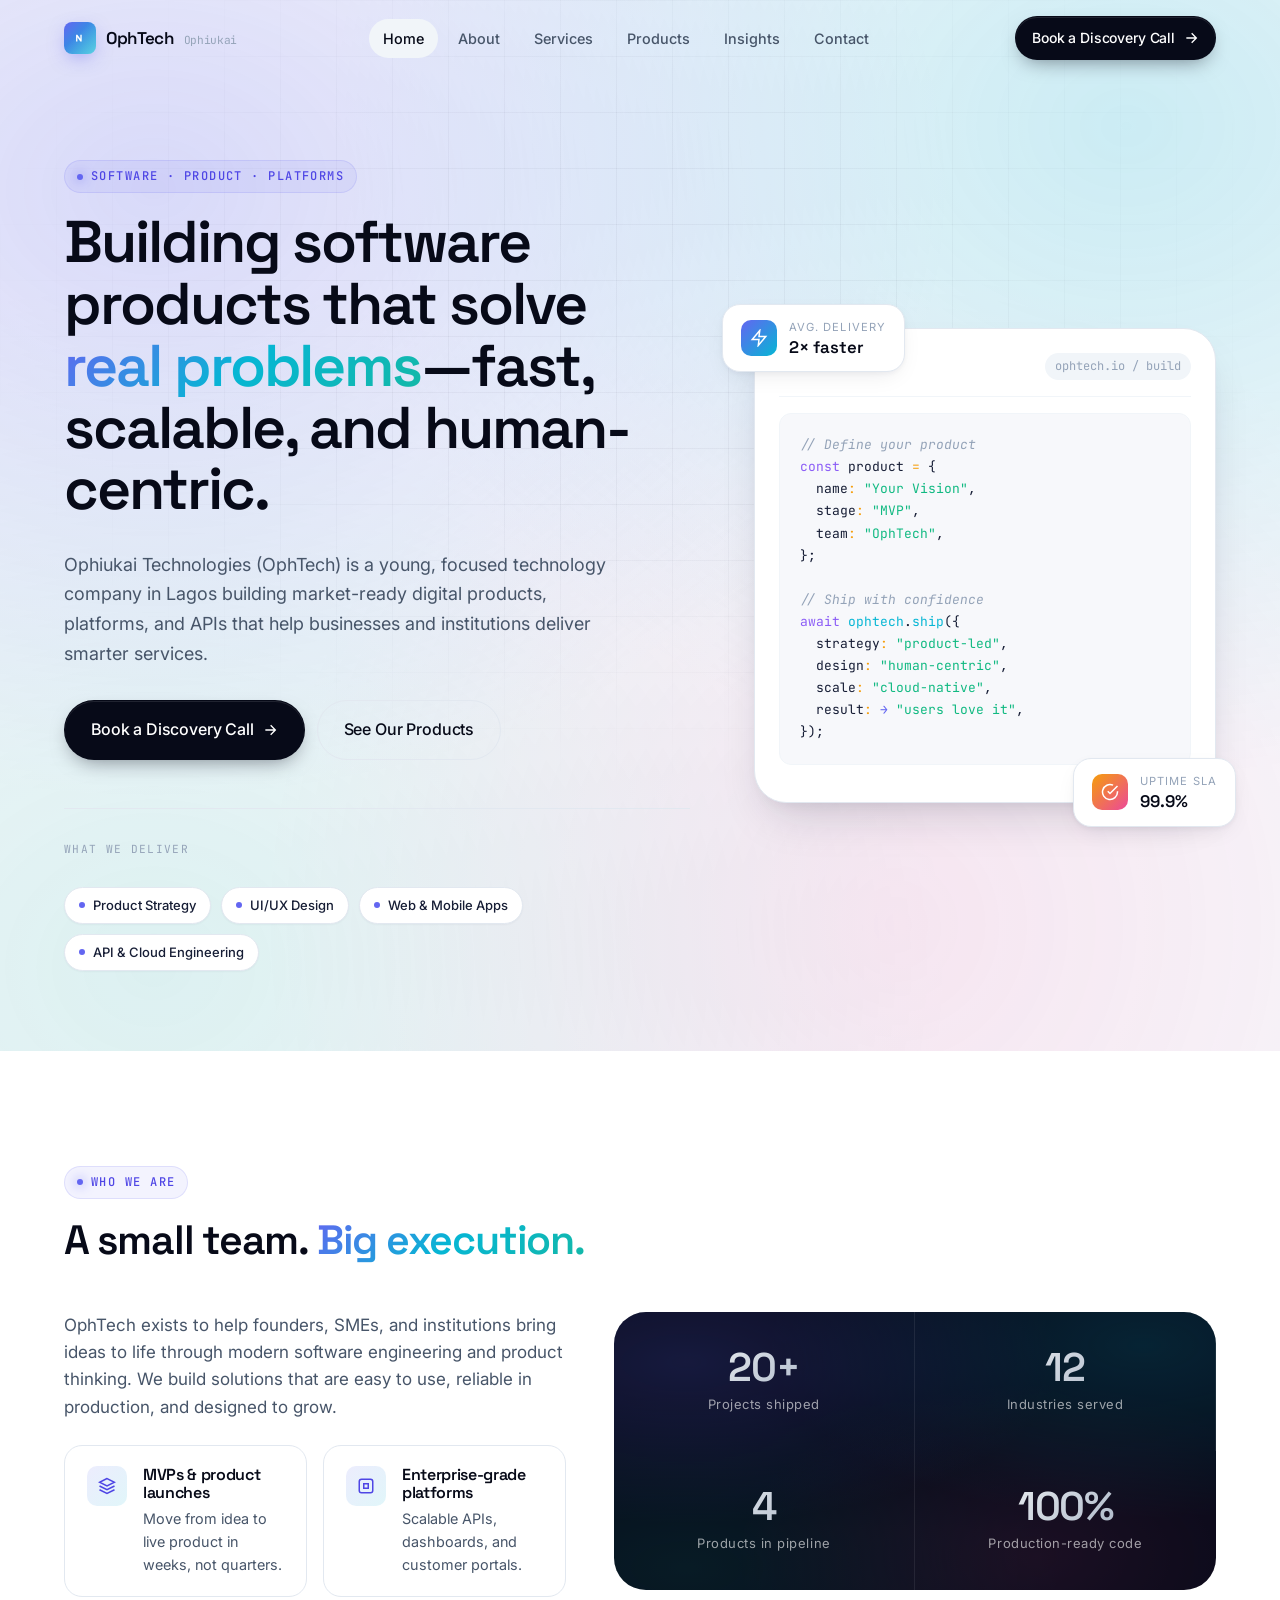
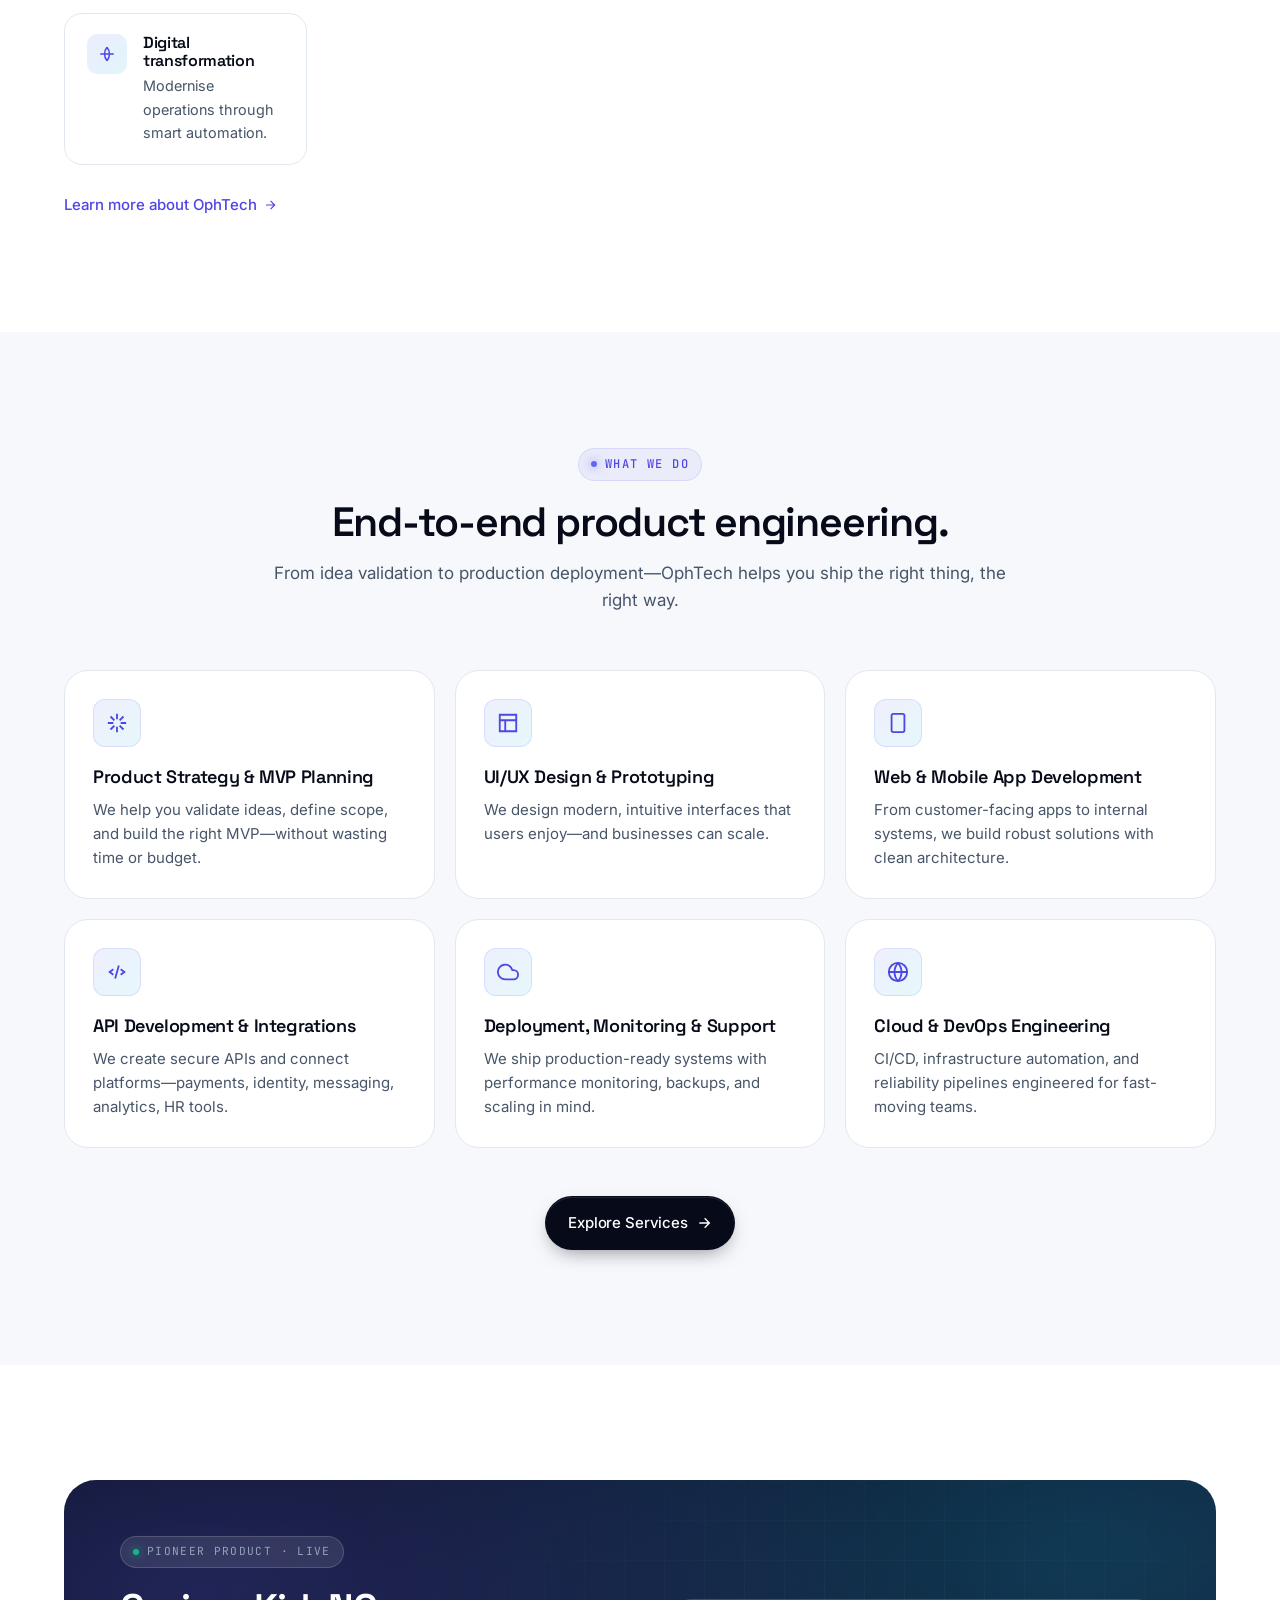
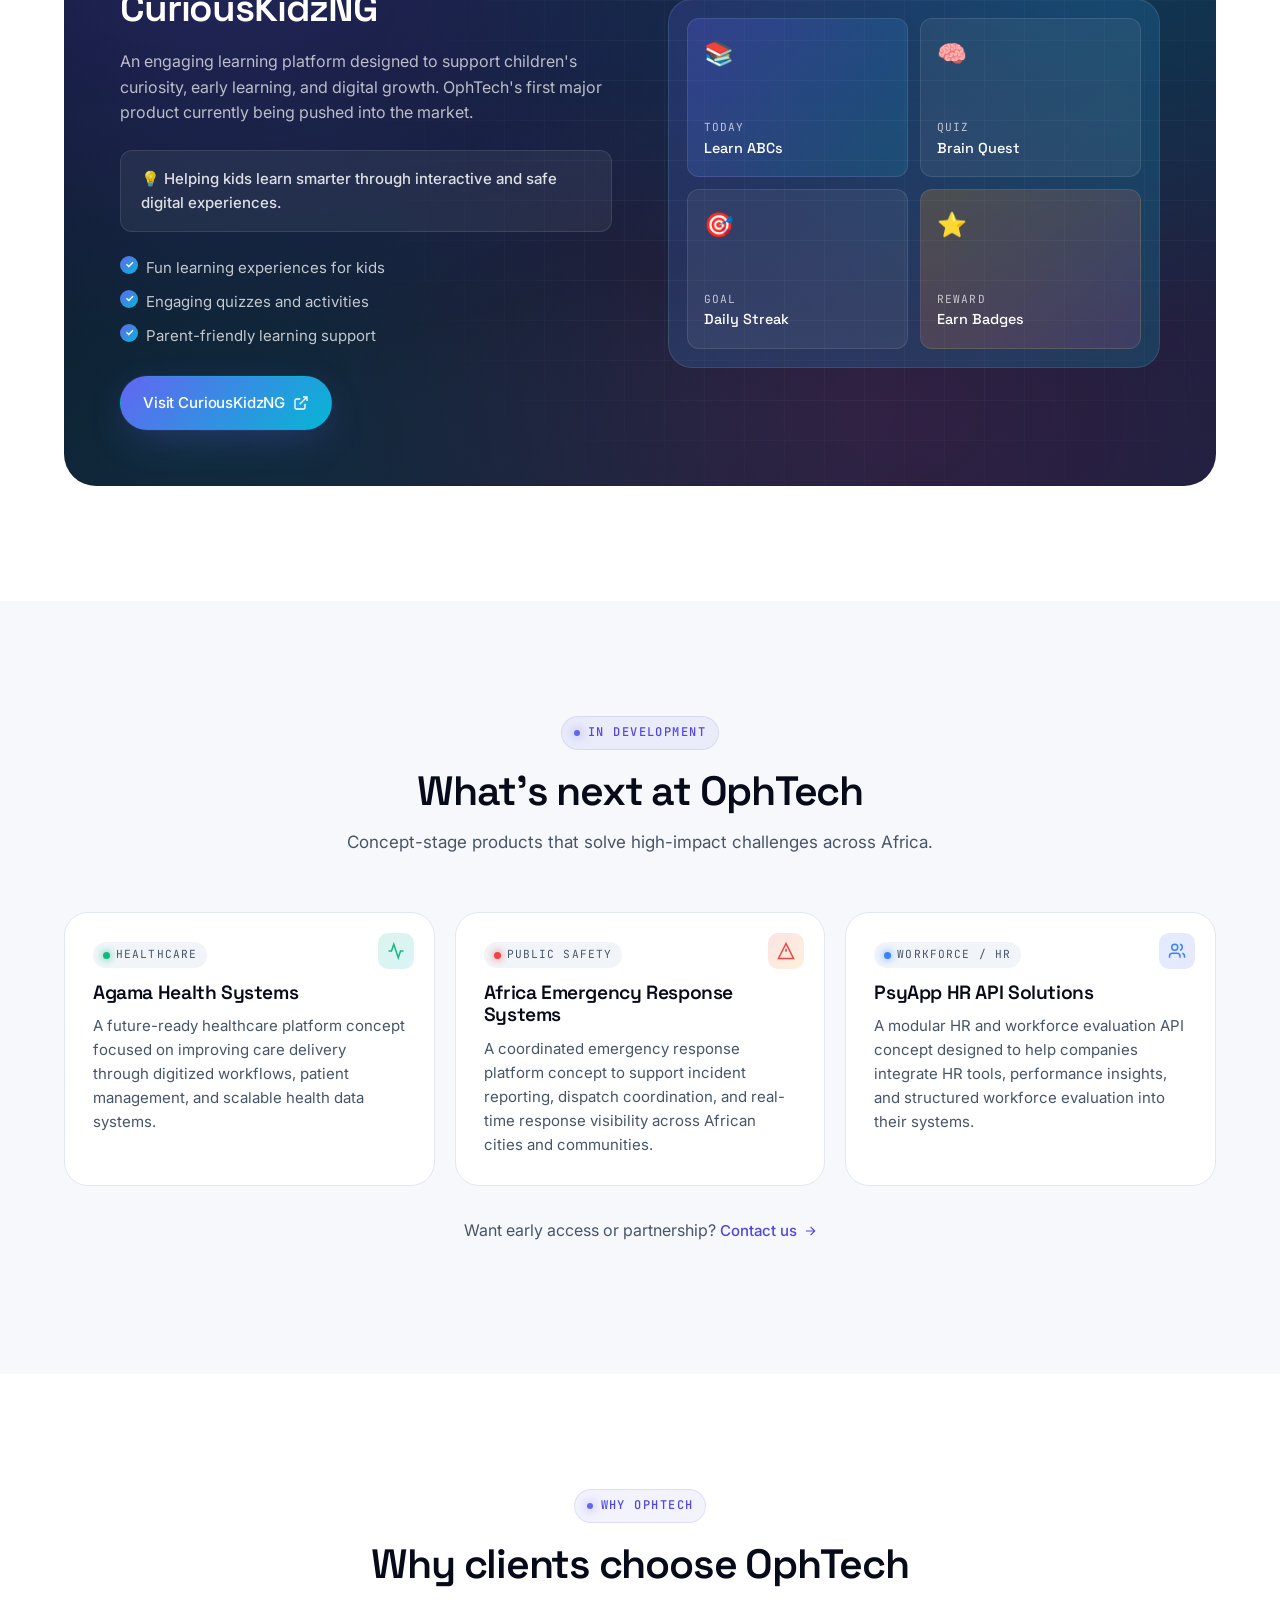
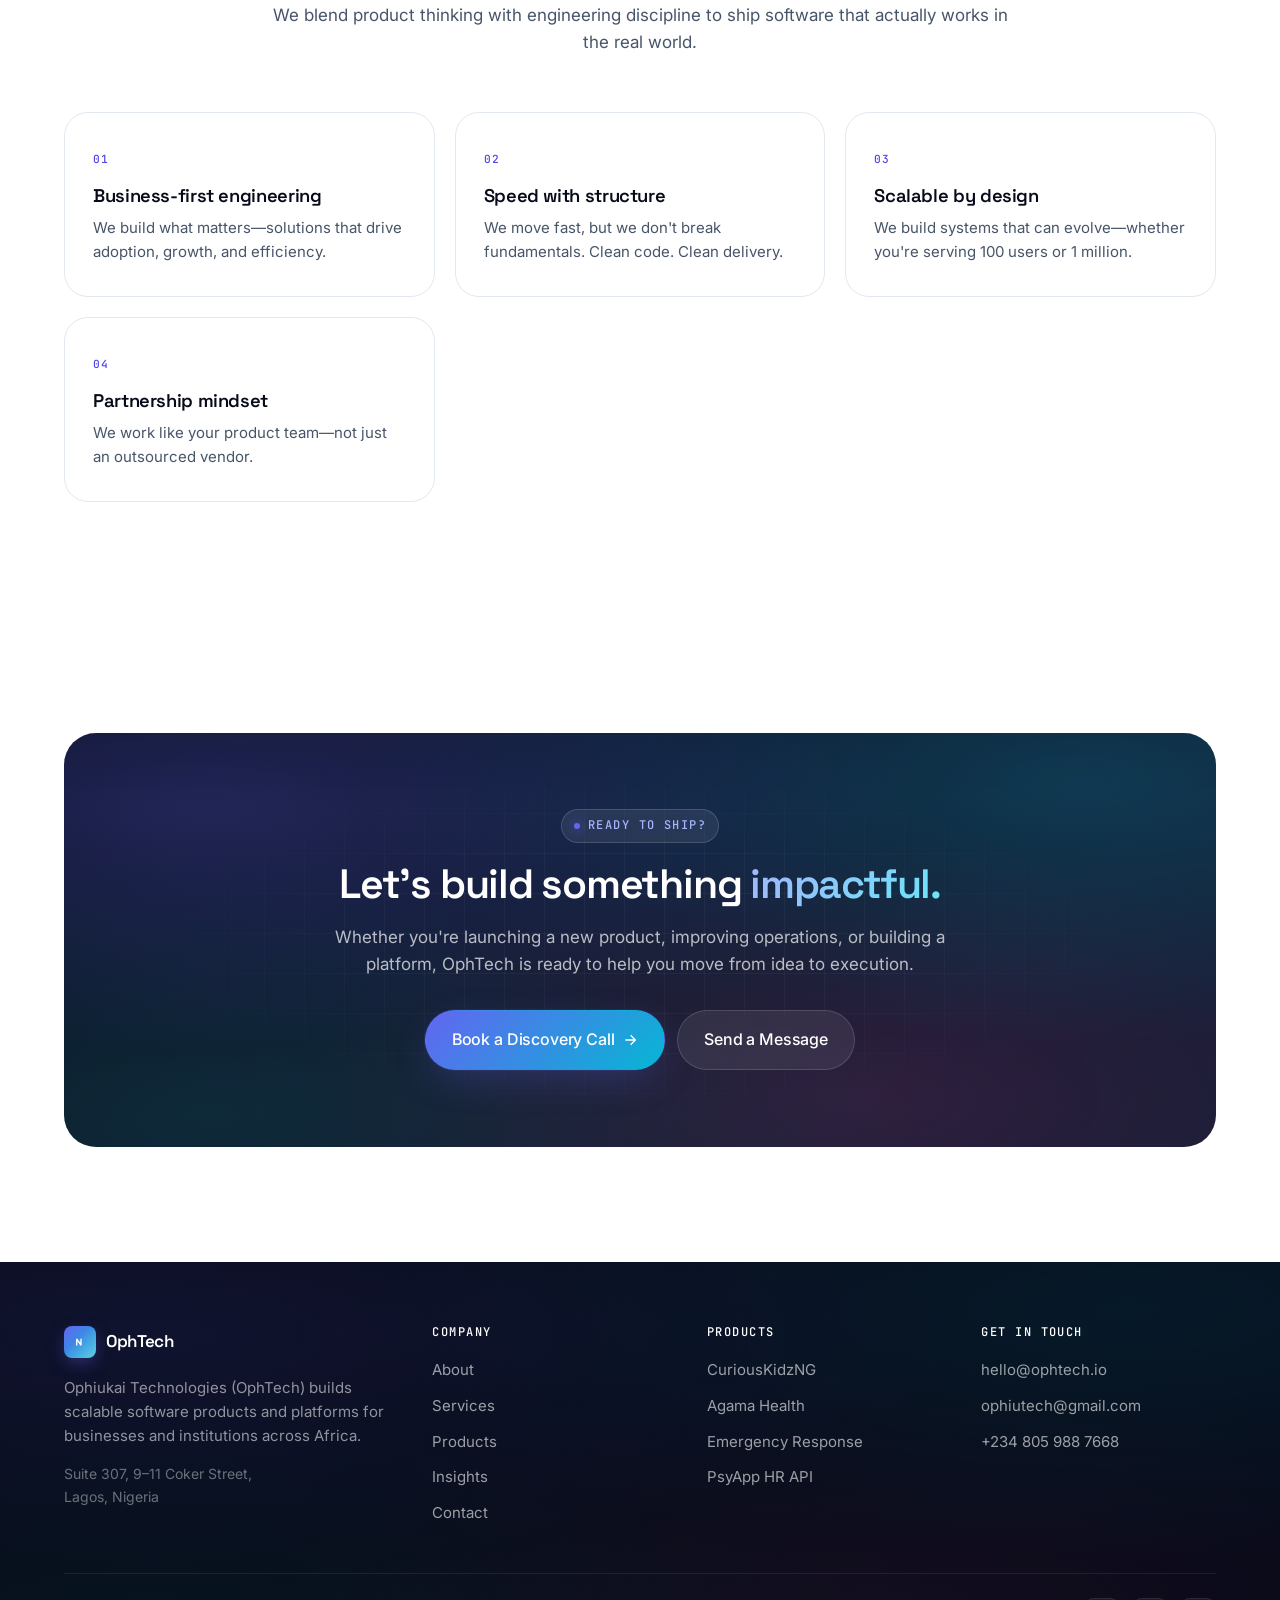
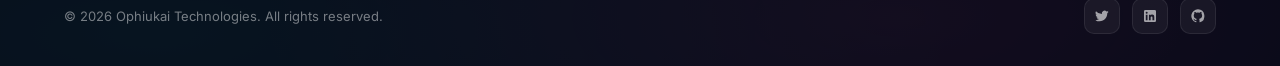
==== index.html @ 1f6dfa90 "Initial build: premium multi-page website for Ophiukai Technologies - 6 pages: Home, About, Services" ====
<!DOCTYPE html>
<html lang="en">
<head>
<meta charset="UTF-8" />
<meta name="viewport" content="width=device-width, initial-scale=1.0" />
<title>Ophiukai Technologies (OphTech) | Software Product Development in Lagos</title>
<meta name="description" content="OphTech builds scalable software products, APIs, and digital platforms for businesses and institutions. Based in Lagos, Nigeria. Explore our products and services." />
<link rel="preconnect" href="https://fonts.googleapis.com" />
<link rel="preconnect" href="https://fonts.gstatic.com" crossorigin />
<link href="https://fonts.googleapis.com/css2?family=Inter:wght@400;500;600;700&family=Space+Grotesk:wght@500;600;700&family=JetBrains+Mono:wght@400;500&display=swap" rel="stylesheet" />
<link rel="stylesheet" href="styles.css" />
<link rel="icon" href="data:image/svg+xml,%3Csvg xmlns='http://www.w3.org/2000/svg' viewBox='0 0 32 32'%3E%3Cdefs%3E%3ClinearGradient id='g' x1='0' y1='0' x2='1' y2='1'%3E%3Cstop offset='0' stop-color='%236366F1'/%3E%3Cstop offset='1' stop-color='%2306B6D4'/%3E%3C/linearGradient%3E%3C/defs%3E%3Crect width='32' height='32' rx='8' fill='url(%23g)'/%3E%3Cpath d='M9 22V10h2.4l5.2 7.4V10H19v12h-2.4l-5.2-7.4V22z' fill='%23fff'/%3E%3C/svg%3E" />
</head>
<body>

<!-- Navigation -->
<div class="nav-wrapper" id="navWrapper">
  <div class="container nav">
    <a href="index.html" class="brand">
      <span class="brand-mark" aria-hidden="true">
        <svg viewBox="0 0 32 32" fill="none"><path d="M9 22V10h2.4l5.2 7.4V10H19v12h-2.4l-5.2-7.4V22z" fill="currentColor"/></svg>
      </span>
      <span class="brand-name"><strong>OphTech</strong><span class="nm">Ophiukai</span></span>
    </a>
    <ul class="nav-links">
      <li><a href="index.html" class="active">Home</a></li>
      <li><a href="about.html">About</a></li>
      <li><a href="services.html">Services</a></li>
      <li><a href="products.html">Products</a></li>
      <li><a href="insights.html">Insights</a></li>
      <li><a href="contact.html">Contact</a></li>
    </ul>
    <div class="nav-cta">
      <a href="contact.html" class="btn btn-primary btn-sm">Book a Discovery Call <svg viewBox="0 0 24 24" fill="none" stroke="currentColor" stroke-width="2"><path d="M5 12h14M13 5l7 7-7 7"/></svg></a>
      <button class="nav-toggle" id="navToggle" aria-label="Open menu"><span></span></button>
    </div>
  </div>
</div>

<!-- Mobile menu -->
<div class="mobile-menu" id="mobileMenu">
  <div class="mobile-menu-head">
    <a href="index.html" class="brand">
      <span class="brand-mark"><svg viewBox="0 0 32 32" fill="none"><path d="M9 22V10h2.4l5.2 7.4V10H19v12h-2.4l-5.2-7.4V22z" fill="currentColor"/></svg></span>
      <span class="brand-name"><strong>OphTech</strong></span>
    </a>
    <button class="mobile-menu-close" id="mobileClose" aria-label="Close menu">
      <svg width="18" height="18" viewBox="0 0 24 24" fill="none" stroke="currentColor" stroke-width="2"><path d="M18 6L6 18M6 6l12 12"/></svg>
    </button>
  </div>
  <nav>
    <a href="index.html">Home</a>
    <a href="about.html">About</a>
    <a href="services.html">Services</a>
    <a href="products.html">Products</a>
    <a href="insights.html">Insights</a>
    <a href="contact.html">Contact</a>
  </nav>
  <a href="contact.html" class="btn btn-primary btn-lg">Book a Discovery Call</a>
</div>

<!-- HERO -->
<section class="hero">
  <div class="container hero-inner">
    <div class="reveal">
      <span class="eyebrow"><span class="dot"></span> Software · Product · Platforms</span>
      <h1>Building software products that solve <span class="grad">real problems</span>—fast, scalable, and human-centric.</h1>
      <p class="lead">Ophiukai Technologies (OphTech) is a young, focused technology company in Lagos building market-ready digital products, platforms, and APIs that help businesses and institutions deliver smarter services.</p>
      <div class="hero-ctas">
        <a href="contact.html" class="btn btn-primary btn-lg">Book a Discovery Call <svg viewBox="0 0 24 24" fill="none" stroke="currentColor" stroke-width="2"><path d="M5 12h14M13 5l7 7-7 7"/></svg></a>
        <a href="products.html" class="btn btn-ghost btn-lg">See Our Products</a>
      </div>
      <div class="hero-trust">
        <span class="label">What we deliver</span>
        <div class="pills">
          <span class="pill"><span class="pdot"></span> Product Strategy</span>
          <span class="pill"><span class="pdot"></span> UI/UX Design</span>
          <span class="pill"><span class="pdot"></span> Web &amp; Mobile Apps</span>
          <span class="pill"><span class="pdot"></span> API &amp; Cloud Engineering</span>
        </div>
      </div>
    </div>

    <div class="hero-visual reveal">
      <div class="hero-card">
        <div class="hero-card-head">
          <div class="dots"><span></span><span></span><span></span></div>
          <div class="url">ophtech.io / build</div>
        </div>
        <pre class="codeblock"><span class="c-com">// Define your product</span>
<span class="c-kw">const</span> product <span class="c-pn">=</span> {
  name<span class="c-pn">:</span> <span class="c-str">"Your Vision"</span>,
  stage<span class="c-pn">:</span> <span class="c-str">"MVP"</span>,
  team<span class="c-pn">:</span> <span class="c-str">"OphTech"</span>,
};

<span class="c-com">// Ship with confidence</span>
<span class="c-kw">await</span> <span class="c-fn">ophtech</span>.<span class="c-fn">ship</span>({
  strategy<span class="c-pn">:</span> <span class="c-str">"product-led"</span>,
  design<span class="c-pn">:</span> <span class="c-str">"human-centric"</span>,
  scale<span class="c-pn">:</span> <span class="c-str">"cloud-native"</span>,
  result<span class="c-pn">:</span> <span class="c-prop">→</span> <span class="c-str">"users love it"</span>,
});</pre>
      </div>
      <div class="float-stat s1">
        <div class="ico"><svg width="18" height="18" viewBox="0 0 24 24" fill="none" stroke="currentColor" stroke-width="2"><path d="M13 2L3 14h9l-1 8 10-12h-9l1-8z"/></svg></div>
        <div>
          <div class="lbl">Avg. delivery</div>
          <div class="val">2× faster</div>
        </div>
      </div>
      <div class="float-stat s2">
        <div class="ico"><svg width="18" height="18" viewBox="0 0 24 24" fill="none" stroke="currentColor" stroke-width="2"><path d="M22 11.08V12a10 10 0 11-5.93-9.14"/><path d="M22 4L12 14.01l-3-3"/></svg></div>
        <div>
          <div class="lbl">Uptime SLA</div>
          <div class="val">99.9%</div>
        </div>
      </div>
    </div>
  </div>
</section>

<!-- WHO WE ARE -->
<section class="section">
  <div class="container">
    <div class="section-title left reveal">
      <span class="eyebrow"><span class="dot"></span> Who we are</span>
      <h2>A small team. <span style="background:var(--gradient-text);-webkit-background-clip:text;background-clip:text;color:transparent;">Big execution.</span></h2>
    </div>
    <div class="contact-grid reveal">
      <div>
        <p style="font-size:1.0625rem;">OphTech exists to help founders, SMEs, and institutions bring ideas to life through modern software engineering and product thinking. We build solutions that are easy to use, reliable in production, and designed to grow.</p>
        <div class="values-grid" style="margin-top:24px;">
          <div class="value-item">
            <div class="vico"><svg viewBox="0 0 24 24" fill="none" stroke="currentColor" stroke-width="2"><path d="M12 2L2 7l10 5 10-5-10-5z"/><path d="M2 17l10 5 10-5M2 12l10 5 10-5"/></svg></div>
            <div>
              <h4>MVPs &amp; product launches</h4>
              <p>Move from idea to live product in weeks, not quarters.</p>
            </div>
          </div>
          <div class="value-item">
            <div class="vico"><svg viewBox="0 0 24 24" fill="none" stroke="currentColor" stroke-width="2"><rect x="3" y="3" width="18" height="18" rx="3"/><path d="M9 9h6v6H9z"/></svg></div>
            <div>
              <h4>Enterprise-grade platforms</h4>
              <p>Scalable APIs, dashboards, and customer portals.</p>
            </div>
          </div>
          <div class="value-item">
            <div class="vico"><svg viewBox="0 0 24 24" fill="none" stroke="currentColor" stroke-width="2"><path d="M21 12a9 9 011-18 0 9 9 0 0118 0z"/><path d="M3 12h18M12 3a14 14 0 010 18M12 3a14 14 0 000 18"/></svg></div>
            <div>
              <h4>Digital transformation</h4>
              <p>Modernise operations through smart automation.</p>
            </div>
          </div>
        </div>
        <a href="about.html" class="link-arrow" style="margin-top:28px;display:inline-flex;">Learn more about OphTech <svg viewBox="0 0 24 24" fill="none" stroke="currentColor" stroke-width="2"><path d="M5 12h14M13 5l7 7-7 7"/></svg></a>
      </div>
      <div class="stats-strip" style="grid-template-columns:1fr 1fr;">
        <div class="stat-cell"><div class="val">20+</div><div class="lbl">Projects shipped</div></div>
        <div class="stat-cell"><div class="val">12</div><div class="lbl">Industries served</div></div>
        <div class="stat-cell"><div class="val">4</div><div class="lbl">Products in pipeline</div></div>
        <div class="stat-cell"><div class="val">100%</div><div class="lbl">Production-ready code</div></div>
      </div>
    </div>
  </div>
</section>

<!-- SERVICES -->
<section class="section" style="background:var(--canvas);">
  <div class="container">
    <div class="section-title reveal">
      <span class="eyebrow"><span class="dot"></span> What we do</span>
      <h2>End-to-end product engineering.</h2>
      <p>From idea validation to production deployment—OphTech helps you ship the right thing, the right way.</p>
    </div>

    <div class="feature-grid reveal-stagger">
      <div class="feature-card">
        <div class="ico"><svg viewBox="0 0 24 24" fill="none" stroke="currentColor" stroke-width="2"><path d="M12 2v6M12 22v-6M4.93 4.93l4.24 4.24M14.83 14.83l4.24 4.24M2 12h6M22 12h-6M4.93 19.07l4.24-4.24M14.83 9.17l4.24-4.24"/></svg></div>
        <h3>Product Strategy &amp; MVP Planning</h3>
        <p>We help you validate ideas, define scope, and build the right MVP—without wasting time or budget.</p>
      </div>
      <div class="feature-card">
        <div class="ico"><svg viewBox="0 0 24 24" fill="none" stroke="currentColor" stroke-width="2"><path d="M3 3h18v18H3z"/><path d="M3 9h18M9 21V9"/></svg></div>
        <h3>UI/UX Design &amp; Prototyping</h3>
        <p>We design modern, intuitive interfaces that users enjoy—and businesses can scale.</p>
      </div>
      <div class="feature-card">
        <div class="ico"><svg viewBox="0 0 24 24" fill="none" stroke="currentColor" stroke-width="2"><rect x="5" y="2" width="14" height="20" rx="2"/><path d="M12 18h.01"/></svg></div>
        <h3>Web &amp; Mobile App Development</h3>
        <p>From customer-facing apps to internal systems, we build robust solutions with clean architecture.</p>
      </div>
      <div class="feature-card">
        <div class="ico"><svg viewBox="0 0 24 24" fill="none" stroke="currentColor" stroke-width="2"><path d="M8 9l-4 3 4 3M16 9l4 3-4 3M14 5l-4 14"/></svg></div>
        <h3>API Development &amp; Integrations</h3>
        <p>We create secure APIs and connect platforms—payments, identity, messaging, analytics, HR tools.</p>
      </div>
      <div class="feature-card">
        <div class="ico"><svg viewBox="0 0 24 24" fill="none" stroke="currentColor" stroke-width="2"><path d="M18 10h-1.26A8 8 0 109 20h9a5 5 0 000-10z"/></svg></div>
        <h3>Deployment, Monitoring &amp; Support</h3>
        <p>We ship production-ready systems with performance monitoring, backups, and scaling in mind.</p>
      </div>
      <div class="feature-card">
        <div class="ico"><svg viewBox="0 0 24 24" fill="none" stroke="currentColor" stroke-width="2"><circle cx="12" cy="12" r="10"/><path d="M2 12h20M12 2a15 15 0 010 20M12 2a15 15 0 000 20"/></svg></div>
        <h3>Cloud &amp; DevOps Engineering</h3>
        <p>CI/CD, infrastructure automation, and reliability pipelines engineered for fast-moving teams.</p>
      </div>
    </div>

    <div style="text-align:center;margin-top:48px;" class="reveal">
      <a href="services.html" class="btn btn-primary">Explore Services <svg viewBox="0 0 24 24" fill="none" stroke="currentColor" stroke-width="2"><path d="M5 12h14M13 5l7 7-7 7"/></svg></a>
    </div>
  </div>
</section>

<!-- FEATURED PRODUCT -->
<section class="section">
  <div class="container">
    <div class="product-featured reveal">
      <div>
        <span class="tag"><span class="dot"></span> Pioneer Product · Live</span>
        <h2>CuriousKidzNG</h2>
        <p>An engaging learning platform designed to support children's curiosity, early learning, and digital growth. OphTech's first major product currently being pushed into the market.</p>
        <div class="value">💡 Helping kids learn smarter through interactive and safe digital experiences.</div>
        <ul>
          <li>Fun learning experiences for kids</li>
          <li>Engaging quizzes and activities</li>
          <li>Parent-friendly learning support</li>
        </ul>
        <a href="https://curiouskidzng.com" target="_blank" rel="noopener" class="btn btn-brand">Visit CuriousKidzNG <svg viewBox="0 0 24 24" fill="none" stroke="currentColor" stroke-width="2"><path d="M18 13v6a2 2 0 01-2 2H5a2 2 0 01-2-2V8a2 2 0 012-2h6M15 3h6v6M10 14L21 3"/></svg></a>
      </div>
      <div class="product-visual">
        <div class="pv-tile t1">
          <div class="pv-emoji">📚</div>
          <div>
            <div class="pv-lbl">Today</div>
            <div class="pv-val">Learn ABCs</div>
          </div>
        </div>
        <div class="pv-tile t2">
          <div class="pv-emoji">🧠</div>
          <div>
            <div class="pv-lbl">Quiz</div>
            <div class="pv-val">Brain Quest</div>
          </div>
        </div>
        <div class="pv-tile t3">
          <div class="pv-emoji">🎯</div>
          <div>
            <div class="pv-lbl">Goal</div>
            <div class="pv-val">Daily Streak</div>
          </div>
        </div>
        <div class="pv-tile t4">
          <div class="pv-emoji">⭐</div>
          <div>
            <div class="pv-lbl">Reward</div>
            <div class="pv-val">Earn Badges</div>
          </div>
        </div>
      </div>
    </div>
  </div>
</section>

<!-- FUTURE PIPELINE -->
<section class="section" style="background:var(--canvas);">
  <div class="container">
    <div class="section-title reveal">
      <span class="eyebrow"><span class="dot"></span> In development</span>
      <h2>What's next at OphTech</h2>
      <p>Concept-stage products that solve high-impact challenges across Africa.</p>
    </div>

    <div class="pipeline-grid reveal-stagger">
      <div class="pipeline-card pl-green">
        <div class="icon-bg" style="background:linear-gradient(135deg,rgba(16,185,129,0.15),rgba(6,182,212,0.15));color:#10B981;">
          <svg viewBox="0 0 24 24" fill="none" stroke="currentColor" stroke-width="2"><path d="M22 12h-4l-3 9L9 3l-3 9H2"/></svg>
        </div>
        <span class="pl-tag"><span class="dot"></span> Healthcare</span>
        <h3>Agama Health Systems</h3>
        <p>A future-ready healthcare platform concept focused on improving care delivery through digitized workflows, patient management, and scalable health data systems.</p>
      </div>
      <div class="pipeline-card pl-red">
        <div class="icon-bg" style="background:linear-gradient(135deg,rgba(239,68,68,0.15),rgba(245,158,11,0.15));color:#EF4444;">
          <svg viewBox="0 0 24 24" fill="none" stroke="currentColor" stroke-width="2"><path d="M12 2L2 22h20L12 2z"/><path d="M12 9v4M12 17h.01"/></svg>
        </div>
        <span class="pl-tag"><span class="dot"></span> Public Safety</span>
        <h3>Africa Emergency Response Systems</h3>
        <p>A coordinated emergency response platform concept to support incident reporting, dispatch coordination, and real-time response visibility across African cities and communities.</p>
      </div>
      <div class="pipeline-card pl-blue">
        <div class="icon-bg" style="background:linear-gradient(135deg,rgba(59,130,246,0.15),rgba(99,102,241,0.15));color:#3B82F6;">
          <svg viewBox="0 0 24 24" fill="none" stroke="currentColor" stroke-width="2"><path d="M16 21v-2a4 4 0 00-4-4H6a4 4 0 00-4 4v2"/><circle cx="9" cy="7" r="4"/><path d="M22 21v-2a4 4 0 00-3-3.87M16 3.13a4 4 0 010 7.75"/></svg>
        </div>
        <span class="pl-tag"><span class="dot"></span> Workforce / HR</span>
        <h3>PsyApp HR API Solutions</h3>
        <p>A modular HR and workforce evaluation API concept designed to help companies integrate HR tools, performance insights, and structured workforce evaluation into their systems.</p>
      </div>
    </div>

    <p style="text-align:center;margin-top:32px;" class="reveal">Want early access or partnership? <a href="contact.html" class="link-arrow">Contact us <svg viewBox="0 0 24 24" fill="none" stroke="currentColor" stroke-width="2"><path d="M5 12h14M13 5l7 7-7 7"/></svg></a></p>
  </div>
</section>

<!-- WHY CHOOSE US -->
<section class="section">
  <div class="container">
    <div class="section-title reveal">
      <span class="eyebrow"><span class="dot"></span> Why OphTech</span>
      <h2>Why clients choose OphTech</h2>
      <p>We blend product thinking with engineering discipline to ship software that actually works in the real world.</p>
    </div>

    <div class="feature-grid reveal-stagger">
      <div class="why-card">
        <span class="num">01</span>
        <h3>Business-first engineering</h3>
        <p>We build what matters—solutions that drive adoption, growth, and efficiency.</p>
      </div>
      <div class="why-card">
        <span class="num">02</span>
        <h3>Speed with structure</h3>
        <p>We move fast, but we don't break fundamentals. Clean code. Clean delivery.</p>
      </div>
      <div class="why-card">
        <span class="num">03</span>
        <h3>Scalable by design</h3>
        <p>We build systems that can evolve—whether you're serving 100 users or 1 million.</p>
      </div>
      <div class="why-card">
        <span class="num">04</span>
        <h3>Partnership mindset</h3>
        <p>We work like your product team—not just an outsourced vendor.</p>
      </div>
    </div>
  </div>
</section>

<!-- CTA -->
<section class="section">
  <div class="container">
    <div class="cta-section reveal">
      <span class="eyebrow" style="background:rgba(255,255,255,0.08);border-color:rgba(255,255,255,0.15);color:#A5B4FC;"><span class="dot"></span> Ready to ship?</span>
      <h2>Let's build something <span style="background:linear-gradient(135deg,#A5B4FC,#67E8F9);-webkit-background-clip:text;background-clip:text;color:transparent;">impactful.</span></h2>
      <p>Whether you're launching a new product, improving operations, or building a platform, OphTech is ready to help you move from idea to execution.</p>
      <div class="ctas">
        <a href="contact.html" class="btn btn-brand btn-lg">Book a Discovery Call <svg viewBox="0 0 24 24" fill="none" stroke="currentColor" stroke-width="2"><path d="M5 12h14M13 5l7 7-7 7"/></svg></a>
        <a href="contact.html" class="btn btn-light btn-lg">Send a Message</a>
      </div>
    </div>
  </div>
</section>

<!-- FOOTER -->
<footer class="footer">
  <div class="container">
    <div class="footer-grid">
      <div class="footer-about">
        <a href="index.html" class="brand">
          <span class="brand-mark"><svg viewBox="0 0 32 32" fill="none"><path d="M9 22V10h2.4l5.2 7.4V10H19v12h-2.4l-5.2-7.4V22z" fill="currentColor"/></svg></span>
          <span class="brand-name"><strong>OphTech</strong></span>
        </a>
        <p style="margin-top:18px;">Ophiukai Technologies (OphTech) builds scalable software products and platforms for businesses and institutions across Africa.</p>
        <p style="font-size:0.875rem;color:rgba(255,255,255,0.4);">Suite 307, 9–11 Coker Street,<br/>Lagos, Nigeria</p>
      </div>
      <div>
        <h5>Company</h5>
        <ul class="footer-links">
          <li><a href="about.html">About</a></li>
          <li><a href="services.html">Services</a></li>
          <li><a href="products.html">Products</a></li>
          <li><a href="insights.html">Insights</a></li>
          <li><a href="contact.html">Contact</a></li>
        </ul>
      </div>
      <div>
        <h5>Products</h5>
        <ul class="footer-links">
          <li><a href="https://curiouskidzng.com" target="_blank" rel="noopener">CuriousKidzNG</a></li>
          <li><a href="products.html">Agama Health</a></li>
          <li><a href="products.html">Emergency Response</a></li>
          <li><a href="products.html">PsyApp HR API</a></li>
        </ul>
      </div>
      <div>
        <h5>Get in touch</h5>
        <ul class="footer-links">
          <li><a href="mailto:hello@ophtech.io">hello@ophtech.io</a></li>
          <li><a href="mailto:ophiutech@gmail.com">ophiutech@gmail.com</a></li>
          <li><a href="tel:+2348059887668">+234 805 988 7668</a></li>
        </ul>
      </div>
    </div>
    <div class="footer-bottom">
      <span>© 2026 Ophiukai Technologies. All rights reserved.</span>
      <div class="socials">
        <a href="#" aria-label="Twitter"><svg viewBox="0 0 24 24" fill="currentColor"><path d="M22 5.8a8.4 8.4 0 01-2.4.7 4.2 4.2 0 001.8-2.3 8.4 8.4 0 01-2.6 1 4.1 4.1 0 00-7 3.7A11.6 11.6 0 013 4.7a4.1 4.1 0 001.3 5.5 4 4 0 01-1.9-.5v.1a4.1 4.1 0 003.3 4 4.2 4.2 0 01-1.9 0 4.1 4.1 0 003.8 2.8A8.2 8.2 0 012 18.2 11.6 11.6 0 008.3 20c7.5 0 11.6-6.2 11.6-11.6v-.5A8.2 8.2 0 0022 5.8z"/></svg></a>
        <a href="#" aria-label="LinkedIn"><svg viewBox="0 0 24 24" fill="currentColor"><path d="M19 3H5a2 2 0 00-2 2v14a2 2 0 002 2h14a2 2 0 002-2V5a2 2 0 00-2-2zM8.3 18.3H5.7V10h2.6v8.3zM7 8.8a1.5 1.5 0 110-3 1.5 1.5 0 010 3zm11.3 9.5h-2.6v-4c0-1-.4-1.7-1.3-1.7-.7 0-1.1.5-1.3 1-.1.2-.1.4-.1.7v4h-2.6V10h2.6v1.1c.3-.5 1-1.3 2.4-1.3 1.7 0 3 1.1 3 3.6v4.9z"/></svg></a>
        <a href="#" aria-label="GitHub"><svg viewBox="0 0 24 24" fill="currentColor"><path d="M12 2a10 10 0 00-3.2 19.5c.5.1.7-.2.7-.5v-1.7c-2.8.6-3.4-1.3-3.4-1.3-.5-1.1-1.1-1.4-1.1-1.4-.9-.6.1-.6.1-.6 1 .1 1.5 1 1.5 1 .9 1.5 2.4 1.1 3 .8.1-.7.4-1.1.6-1.4-2.2-.3-4.6-1.1-4.6-5 0-1.1.4-2 1-2.7-.1-.3-.4-1.3.1-2.6 0 0 .8-.3 2.7 1a9.4 9.4 0 015 0c1.9-1.3 2.7-1 2.7-1 .5 1.3.2 2.3.1 2.6.6.7 1 1.6 1 2.7 0 3.9-2.4 4.7-4.6 5 .4.3.7.9.7 1.8v2.7c0 .3.2.6.7.5A10 10 0 0012 2z"/></svg></a>
      </div>
    </div>
  </div>
</footer>

<script src="script.js"></script>
</body>
</html>
---- styles.css ----
/* =========================================================
   OPHTECH — Premium Design System
   Ophiukai Technologies
   ========================================================= */

:root {
  /* Brand palette */
  --ink-900: #070A18;
  --ink-900-soft: #0A0F22;
  --ink-800: #0E1428;
  --ink-700: #161D35;
  --ink-600: #1F2942;
  --ink-500: #2A3454;
  --ink-400: #475569;
  --ink-300: #94A3B8;
  --ink-200: #CBD5E1;
  --ink-100: #E2E8F0;
  --ink-50:  #F1F5F9;
  --paper:   #FFFFFF;
  --canvas:  #F7F8FB;
  --tint:    #F4F1FF;

  /* Accent */
  --brand-500: #6366F1;
  --brand-600: #4F46E5;
  --brand-700: #4338CA;
  --cyan-500:  #06B6D4;
  --cyan-600:  #0891B2;
  --teal-500:  #14B8A6;
  --amber-500: #F59E0B;
  --pink-500:  #EC4899;
  --green-500: #10B981;

  --gradient-brand: linear-gradient(135deg, #6366F1 0%, #06B6D4 100%);
  --gradient-mesh: radial-gradient(at 12% 18%, rgba(99,102,241,0.35) 0px, transparent 50%),
                   radial-gradient(at 88% 12%, rgba(6,182,212,0.30) 0px, transparent 50%),
                   radial-gradient(at 70% 88%, rgba(236,72,153,0.18) 0px, transparent 50%),
                   radial-gradient(at 12% 92%, rgba(20,184,166,0.20) 0px, transparent 50%);
  --gradient-text: linear-gradient(135deg, #6366F1 0%, #06B6D4 50%, #14B8A6 100%);

  /* Shadows */
  --shadow-xs: 0 1px 2px rgba(15, 23, 42, 0.04);
  --shadow-sm: 0 1px 3px rgba(15, 23, 42, 0.06), 0 1px 2px rgba(15, 23, 42, 0.04);
  --shadow-md: 0 8px 24px -8px rgba(15, 23, 42, 0.10), 0 2px 4px rgba(15, 23, 42, 0.04);
  --shadow-lg: 0 24px 48px -16px rgba(15, 23, 42, 0.18), 0 8px 16px -8px rgba(15, 23, 42, 0.08);
  --shadow-glow: 0 0 0 1px rgba(99, 102, 241, 0.10), 0 12px 40px -8px rgba(99, 102, 241, 0.30);

  /* Radius */
  --r-sm: 8px;
  --r-md: 12px;
  --r-lg: 18px;
  --r-xl: 24px;
  --r-2xl: 32px;
  --r-full: 999px;

  /* Type */
  --font-display: 'Space Grotesk', 'Inter', system-ui, -apple-system, sans-serif;
  --font-body: 'Inter', system-ui, -apple-system, BlinkMacSystemFont, 'Segoe UI', Roboto, sans-serif;
  --font-mono: 'JetBrains Mono', ui-monospace, SFMono-Regular, Menlo, monospace;

  /* Layout */
  --container: 1200px;
  --container-wide: 1320px;
  --gutter: 24px;

  /* Motion */
  --ease: cubic-bezier(0.16, 1, 0.3, 1);
  --ease-in: cubic-bezier(0.4, 0, 1, 1);
}

* { box-sizing: border-box; }
*::before, *::after { box-sizing: border-box; }

html { scroll-behavior: smooth; -webkit-text-size-adjust: 100%; }
body {
  margin: 0;
  font-family: var(--font-body);
  font-size: 16px;
  line-height: 1.6;
  color: var(--ink-800);
  background: var(--paper);
  -webkit-font-smoothing: antialiased;
  -moz-osx-font-smoothing: grayscale;
  text-rendering: optimizeLegibility;
}

img, svg, video { display: block; max-width: 100%; }
a { color: inherit; text-decoration: none; }
button { font: inherit; cursor: pointer; border: none; background: none; color: inherit; }

h1, h2, h3, h4, h5 {
  font-family: var(--font-display);
  font-weight: 600;
  letter-spacing: -0.02em;
  line-height: 1.15;
  margin: 0 0 0.5em;
  color: var(--ink-900);
}
h1 { font-size: clamp(2.4rem, 4.6vw, 4rem); letter-spacing: -0.035em; line-height: 1.05; font-weight: 600; }
h2 { font-size: clamp(1.9rem, 3.2vw, 2.6rem); letter-spacing: -0.03em; }
h3 { font-size: clamp(1.25rem, 1.6vw, 1.45rem); }
h4 { font-size: 1.125rem; }
p  { margin: 0 0 1em; color: var(--ink-400); }

::selection { background: rgba(99, 102, 241, 0.2); color: var(--ink-900); }

/* Layout helpers */
.container { max-width: var(--container); margin: 0 auto; padding: 0 var(--gutter); }
.container-wide { max-width: var(--container-wide); margin: 0 auto; padding: 0 var(--gutter); }
.section { padding: clamp(64px, 9vw, 120px) 0; position: relative; }
.section-tight { padding: clamp(48px, 6vw, 80px) 0; }
.eyebrow {
  display: inline-flex;
  align-items: center;
  gap: 8px;
  font-family: var(--font-mono);
  font-size: 0.75rem;
  font-weight: 500;
  letter-spacing: 0.12em;
  text-transform: uppercase;
  color: var(--brand-600);
  background: rgba(99, 102, 241, 0.08);
  padding: 6px 12px;
  border-radius: var(--r-full);
  border: 1px solid rgba(99, 102, 241, 0.15);
  margin-bottom: 18px;
}
.eyebrow .dot { width: 6px; height: 6px; border-radius: 50%; background: var(--brand-500); box-shadow: 0 0 12px var(--brand-500); }

.section-title { max-width: 760px; margin: 0 auto 56px; text-align: center; }
.section-title h2 { margin-bottom: 14px; }
.section-title p { font-size: 1.0625rem; color: var(--ink-400); }
.section-title.left { margin: 0 0 48px; text-align: left; }

/* Buttons */
.btn {
  display: inline-flex;
  align-items: center;
  justify-content: center;
  gap: 8px;
  padding: 14px 22px;
  border-radius: var(--r-full);
  font-family: var(--font-body);
  font-size: 0.9375rem;
  font-weight: 500;
  letter-spacing: -0.01em;
  transition: all 0.25s var(--ease);
  cursor: pointer;
  white-space: nowrap;
  border: 1px solid transparent;
}
.btn svg { width: 16px; height: 16px; }
.btn-primary {
  background: var(--ink-900);
  color: var(--paper);
  box-shadow: 0 1px 0 rgba(255,255,255,0.1) inset, 0 8px 20px -8px rgba(7, 10, 24, 0.5);
}
.btn-primary:hover { background: #000; transform: translateY(-1px); box-shadow: 0 12px 28px -8px rgba(7, 10, 24, 0.55); }

.btn-brand {
  background: var(--gradient-brand);
  color: #fff;
  box-shadow: var(--shadow-glow);
}
.btn-brand:hover { transform: translateY(-1px); box-shadow: 0 0 0 1px rgba(99, 102, 241, 0.20), 0 16px 48px -8px rgba(99, 102, 241, 0.50); }

.btn-ghost {
  background: transparent;
  color: var(--ink-900);
  border: 1px solid var(--ink-100);
}
.btn-ghost:hover { background: var(--ink-50); border-color: var(--ink-200); transform: translateY(-1px); }

.btn-light {
  background: rgba(255,255,255,0.08);
  color: #fff;
  border: 1px solid rgba(255,255,255,0.14);
  backdrop-filter: blur(8px);
}
.btn-light:hover { background: rgba(255,255,255,0.14); transform: translateY(-1px); }

.btn-sm { padding: 10px 16px; font-size: 0.875rem; }
.btn-lg { padding: 16px 26px; font-size: 1rem; }

.link-arrow {
  display: inline-flex;
  align-items: center;
  gap: 6px;
  color: var(--brand-600);
  font-weight: 500;
  font-size: 0.9375rem;
  transition: gap 0.2s var(--ease);
}
.link-arrow:hover { gap: 10px; }
.link-arrow svg { width: 14px; height: 14px; }

/* =========================================================
   NAVIGATION
   ========================================================= */
.nav-wrapper {
  position: fixed;
  top: 0; left: 0; right: 0;
  z-index: 100;
  padding: 16px 0;
  transition: all 0.3s var(--ease);
}
.nav-wrapper.scrolled {
  background: rgba(255, 255, 255, 0.85);
  backdrop-filter: saturate(180%) blur(20px);
  -webkit-backdrop-filter: saturate(180%) blur(20px);
  border-bottom: 1px solid var(--ink-100);
  padding: 10px 0;
}
.nav {
  display: flex;
  align-items: center;
  justify-content: space-between;
  gap: 32px;
}
.brand {
  display: inline-flex;
  align-items: center;
  gap: 10px;
  font-family: var(--font-display);
  font-weight: 600;
  font-size: 1.0625rem;
  color: var(--ink-900);
  letter-spacing: -0.02em;
}
.brand-mark {
  width: 32px; height: 32px;
  border-radius: 8px;
  background: var(--gradient-brand);
  display: grid; place-items: center;
  color: #fff;
  position: relative;
  box-shadow: 0 6px 18px -4px rgba(99, 102, 241, 0.5);
}
.brand-mark::after {
  content: '';
  position: absolute; inset: 0;
  border-radius: inherit;
  background: linear-gradient(135deg, transparent 40%, rgba(255,255,255,0.35));
}
.brand-mark svg { width: 18px; height: 18px; }
.brand-name { display: flex; align-items: baseline; gap: 4px; }
.brand-name strong { font-weight: 600; }
.brand-name .nm { font-size: 0.7rem; color: var(--ink-300); font-family: var(--font-mono); font-weight: 400; margin-left: 6px; }

.nav-links {
  display: flex;
  align-items: center;
  gap: 6px;
  list-style: none;
  margin: 0; padding: 0;
}
.nav-links a {
  display: inline-block;
  padding: 8px 14px;
  font-size: 0.9rem;
  font-weight: 500;
  color: var(--ink-400);
  border-radius: var(--r-full);
  transition: all 0.2s var(--ease);
}
.nav-links a:hover { color: var(--ink-900); background: var(--ink-50); }
.nav-links a.active { color: var(--ink-900); background: var(--ink-50); }

.nav-cta { display: flex; align-items: center; gap: 12px; }

.nav-toggle {
  display: none;
  width: 40px; height: 40px;
  border-radius: 10px;
  border: 1px solid var(--ink-100);
  background: var(--paper);
  align-items: center;
  justify-content: center;
}
.nav-toggle span {
  display: block;
  width: 16px; height: 1.5px;
  background: var(--ink-900);
  position: relative;
  transition: all 0.2s var(--ease);
}
.nav-toggle span::before, .nav-toggle span::after {
  content: ''; position: absolute; left: 0;
  width: 16px; height: 1.5px; background: var(--ink-900);
  transition: all 0.2s var(--ease);
}
.nav-toggle span::before { top: -5px; }
.nav-toggle span::after  { top: 5px; }

/* =========================================================
   HERO
   ========================================================= */
.hero {
  position: relative;
  padding: 160px 0 80px;
  overflow: hidden;
  background: var(--canvas);
  isolation: isolate;
}
.hero::before {
  content: '';
  position: absolute; inset: 0;
  background: var(--gradient-mesh);
  opacity: 0.6;
  z-index: -2;
}
.hero::after {
  content: '';
  position: absolute; inset: 0;
  background-image:
    linear-gradient(rgba(15, 23, 42, 0.04) 1px, transparent 1px),
    linear-gradient(90deg, rgba(15, 23, 42, 0.04) 1px, transparent 1px);
  background-size: 56px 56px;
  mask-image: radial-gradient(ellipse 70% 60% at 50% 30%, #000 30%, transparent 75%);
  -webkit-mask-image: radial-gradient(ellipse 70% 60% at 50% 30%, #000 30%, transparent 75%);
  z-index: -1;
}
.hero-inner {
  display: grid;
  grid-template-columns: 1.15fr 0.85fr;
  gap: 64px;
  align-items: center;
}
.hero h1 .grad {
  background: var(--gradient-text);
  -webkit-background-clip: text;
  background-clip: text;
  color: transparent;
  display: inline-block;
}
.hero p.lead {
  font-size: 1.125rem;
  color: var(--ink-400);
  max-width: 560px;
  margin-bottom: 32px;
  line-height: 1.65;
}
.hero-ctas { display: flex; gap: 12px; flex-wrap: wrap; }
.hero-trust {
  margin-top: 48px;
  padding-top: 32px;
  border-top: 1px solid var(--ink-100);
  display: flex;
  align-items: center;
  gap: 28px;
  flex-wrap: wrap;
}
.hero-trust .label {
  font-family: var(--font-mono);
  font-size: 0.7rem;
  text-transform: uppercase;
  letter-spacing: 0.12em;
  color: var(--ink-300);
  margin-right: 8px;
}
.hero-trust .pills { display: flex; gap: 10px; flex-wrap: wrap; }
.pill {
  display: inline-flex;
  align-items: center;
  gap: 8px;
  padding: 7px 14px;
  border-radius: var(--r-full);
  font-size: 0.8125rem;
  font-weight: 500;
  background: var(--paper);
  border: 1px solid var(--ink-100);
  color: var(--ink-700);
  box-shadow: var(--shadow-xs);
}
.pill .pdot { width: 6px; height: 6px; border-radius: 50%; background: var(--brand-500); }

/* Hero visual / card */
.hero-visual { position: relative; }
.hero-card {
  position: relative;
  background: var(--paper);
  border-radius: var(--r-2xl);
  border: 1px solid var(--ink-100);
  box-shadow: var(--shadow-lg);
  padding: 24px;
  overflow: hidden;
}
.hero-card-head {
  display: flex; align-items: center; justify-content: space-between;
  padding-bottom: 16px; margin-bottom: 16px;
  border-bottom: 1px solid var(--ink-50);
}
.hero-card-head .dots { display: flex; gap: 6px; }
.hero-card-head .dots span { width: 10px; height: 10px; border-radius: 50%; background: var(--ink-100); }
.hero-card-head .dots span:first-child { background: #FF5F57; }
.hero-card-head .dots span:nth-child(2) { background: #FEBC2E; }
.hero-card-head .dots span:last-child { background: #28C840; }
.hero-card-head .url {
  font-family: var(--font-mono);
  font-size: 0.75rem;
  color: var(--ink-300);
  background: var(--ink-50);
  padding: 4px 10px; border-radius: var(--r-full);
}
.codeblock {
  font-family: var(--font-mono);
  font-size: 0.8125rem;
  line-height: 1.7;
  color: var(--ink-700);
  background: var(--canvas);
  border-radius: var(--r-md);
  padding: 20px;
  border: 1px solid var(--ink-50);
}
.codeblock .c-kw { color: #8B5CF6; }
.codeblock .c-fn { color: #06B6D4; }
.codeblock .c-str { color: #10B981; }
.codeblock .c-com { color: var(--ink-300); font-style: italic; }
.codeblock .c-pn { color: #F59E0B; }
.codeblock .c-prop { color: #6366F1; }

.float-stat {
  position: absolute;
  background: var(--paper);
  border: 1px solid var(--ink-100);
  border-radius: var(--r-lg);
  padding: 14px 18px;
  box-shadow: var(--shadow-md);
  display: flex; align-items: center; gap: 12px;
}
.float-stat.s1 { top: -24px; left: -32px; }
.float-stat.s2 { bottom: -24px; right: -20px; }
.float-stat .ico {
  width: 36px; height: 36px;
  border-radius: 10px;
  display: grid; place-items: center;
  color: #fff;
}
.float-stat.s1 .ico { background: linear-gradient(135deg, #6366F1, #06B6D4); }
.float-stat.s2 .ico { background: linear-gradient(135deg, #F59E0B, #EC4899); }
.float-stat .lbl { font-size: 0.7rem; color: var(--ink-300); text-transform: uppercase; letter-spacing: 0.1em; }
.float-stat .val { font-family: var(--font-display); font-weight: 600; font-size: 1.05rem; color: var(--ink-900); line-height: 1.2; }

/* Page hero (smaller) */
.page-hero {
  padding: 160px 0 80px;
  background: var(--canvas);
  position: relative;
  overflow: hidden;
  isolation: isolate;
}
.page-hero::before {
  content: ''; position: absolute; inset: 0;
  background: var(--gradient-mesh); opacity: 0.45; z-index: -2;
}
.page-hero::after {
  content: ''; position: absolute; inset: 0;
  background-image:
    linear-gradient(rgba(15, 23, 42, 0.04) 1px, transparent 1px),
    linear-gradient(90deg, rgba(15, 23, 42, 0.04) 1px, transparent 1px);
  background-size: 56px 56px;
  mask-image: radial-gradient(ellipse 60% 50% at 50% 50%, #000 30%, transparent 80%);
  -webkit-mask-image: radial-gradient(ellipse 60% 50% at 50% 50%, #000 30%, transparent 80%);
  z-index: -1;
}
.page-hero h1 { max-width: 820px; }
.page-hero p { font-size: 1.125rem; max-width: 700px; color: var(--ink-400); }
.page-hero-inner { text-align: center; margin: 0 auto; }
.page-hero-inner .eyebrow { margin: 0 auto 18px; }

/* =========================================================
   FEATURE GRID
   ========================================================= */
.feature-grid {
  display: grid;
  grid-template-columns: repeat(auto-fit, minmax(280px, 1fr));
  gap: 20px;
}
.feature-card {
  position: relative;
  background: var(--paper);
  border: 1px solid var(--ink-100);
  border-radius: var(--r-xl);
  padding: 28px;
  transition: all 0.35s var(--ease);
  overflow: hidden;
}
.feature-card::before {
  content: ''; position: absolute;
  inset: 0;
  background: var(--gradient-mesh);
  opacity: 0;
  transition: opacity 0.4s var(--ease);
  z-index: 0;
}
.feature-card > * { position: relative; z-index: 1; }
.feature-card:hover {
  border-color: rgba(99, 102, 241, 0.25);
  transform: translateY(-4px);
  box-shadow: var(--shadow-md);
}
.feature-card .ico {
  width: 48px; height: 48px;
  border-radius: 12px;
  display: grid; place-items: center;
  background: linear-gradient(135deg, rgba(99,102,241,0.1), rgba(6,182,212,0.1));
  color: var(--brand-600);
  margin-bottom: 20px;
  border: 1px solid rgba(99,102,241,0.15);
}
.feature-card .ico svg { width: 22px; height: 22px; }
.feature-card h3 { margin-bottom: 10px; font-size: 1.125rem; }
.feature-card p { font-size: 0.9375rem; margin: 0; }

/* Why choose us — premium card variant */
.why-card {
  position: relative;
  background: var(--paper);
  border: 1px solid var(--ink-100);
  border-radius: var(--r-xl);
  padding: 32px 28px;
  transition: all 0.4s var(--ease);
  overflow: hidden;
}
.why-card::after {
  content: ''; position: absolute; top: -1px; right: -1px;
  width: 120px; height: 120px;
  background: radial-gradient(circle at top right, rgba(99,102,241,0.10), transparent 70%);
  border-radius: 50%;
  opacity: 0; transition: opacity 0.4s var(--ease);
}
.why-card:hover { transform: translateY(-6px); border-color: rgba(99,102,241,0.2); box-shadow: var(--shadow-lg); }
.why-card:hover::after { opacity: 1; }
.why-card .num {
  font-family: var(--font-mono);
  font-size: 0.7rem;
  font-weight: 500;
  color: var(--brand-600);
  letter-spacing: 0.1em;
  margin-bottom: 16px;
  display: inline-block;
}
.why-card h3 { font-size: 1.15rem; margin-bottom: 10px; }
.why-card p { font-size: 0.9375rem; margin: 0; }

/* =========================================================
   SERVICES BLOCKS (DETAILED)
   ========================================================= */
.svc-grid { display: grid; gap: 20px; }
.svc-block {
  display: grid;
  grid-template-columns: 80px 1fr 1fr;
  gap: 32px;
  padding: 36px;
  background: var(--paper);
  border: 1px solid var(--ink-100);
  border-radius: var(--r-2xl);
  transition: all 0.35s var(--ease);
  position: relative;
  overflow: hidden;
}
.svc-block:hover { border-color: rgba(99,102,241,0.25); box-shadow: var(--shadow-md); }
.svc-num {
  font-family: var(--font-display);
  font-size: 2.5rem;
  font-weight: 600;
  color: transparent;
  -webkit-text-stroke: 1px rgba(99,102,241,0.4);
  line-height: 1;
  letter-spacing: -0.04em;
}
.svc-block h3 { font-size: 1.35rem; margin-bottom: 16px; }
.svc-block .label {
  font-family: var(--font-mono);
  font-size: 0.7rem;
  text-transform: uppercase;
  letter-spacing: 0.12em;
  color: var(--brand-600);
  font-weight: 500;
  margin-bottom: 8px;
  display: block;
}
.svc-block ul { list-style: none; margin: 0; padding: 0; }
.svc-block li {
  position: relative;
  padding-left: 22px;
  font-size: 0.9375rem;
  color: var(--ink-400);
  margin-bottom: 8px;
}
.svc-block li::before {
  content: '';
  position: absolute; left: 0; top: 9px;
  width: 12px; height: 1.5px;
  background: var(--brand-500);
  border-radius: 2px;
}
.svc-block .outcome {
  margin-top: 14px;
  padding-top: 14px;
  border-top: 1px dashed var(--ink-100);
  font-size: 0.875rem;
  font-weight: 500;
  color: var(--ink-800);
}

/* =========================================================
   PRODUCTS
   ========================================================= */
.product-featured {
  display: grid;
  grid-template-columns: 1fr 1fr;
  gap: 56px;
  align-items: center;
  background: linear-gradient(135deg, #0A0F22 0%, #1A1F3D 100%);
  border-radius: var(--r-2xl);
  padding: 56px;
  color: #fff;
  position: relative;
  overflow: hidden;
  isolation: isolate;
}
.product-featured::before {
  content: ''; position: absolute; inset: 0;
  background: var(--gradient-mesh);
  opacity: 0.7; z-index: -1;
}
.product-featured::after {
  content: ''; position: absolute; inset: 0;
  background-image:
    linear-gradient(rgba(255,255,255,0.04) 1px, transparent 1px),
    linear-gradient(90deg, rgba(255,255,255,0.04) 1px, transparent 1px);
  background-size: 40px 40px;
  mask-image: radial-gradient(ellipse 60% 80% at 70% 50%, #000 30%, transparent 80%);
  -webkit-mask-image: radial-gradient(ellipse 60% 80% at 70% 50%, #000 30%, transparent 80%);
  z-index: -1;
}
.product-featured .tag {
  display: inline-flex;
  align-items: center; gap: 8px;
  font-family: var(--font-mono);
  font-size: 0.7rem;
  text-transform: uppercase;
  letter-spacing: 0.12em;
  padding: 6px 12px;
  border-radius: var(--r-full);
  background: rgba(255,255,255,0.1);
  border: 1px solid rgba(255,255,255,0.15);
  color: #94A3B8;
  margin-bottom: 18px;
}
.product-featured .tag .dot { width: 6px; height: 6px; border-radius: 50%; background: #10B981; box-shadow: 0 0 10px #10B981; }
.product-featured h2 { color: #fff; font-size: clamp(2rem, 3vw, 2.6rem); }
.product-featured p { color: rgba(255,255,255,0.7); }
.product-featured .value {
  background: rgba(255,255,255,0.06);
  border: 1px solid rgba(255,255,255,0.1);
  border-radius: var(--r-md);
  padding: 16px 20px;
  margin: 24px 0;
  color: rgba(255,255,255,0.85);
  font-size: 0.9375rem;
  font-weight: 500;
}
.product-featured ul { list-style: none; padding: 0; margin: 0 0 28px; }
.product-featured li {
  position: relative;
  padding-left: 26px;
  color: rgba(255,255,255,0.75);
  font-size: 0.9375rem;
  margin-bottom: 10px;
}
.product-featured li::before {
  content: '✓';
  position: absolute; left: 0; top: 0;
  width: 18px; height: 18px;
  background: linear-gradient(135deg, #6366F1, #06B6D4);
  border-radius: 50%;
  color: #fff; font-size: 0.65rem;
  display: grid; place-items: center; font-weight: 700;
}

.product-visual {
  position: relative;
  aspect-ratio: 4/3;
  border-radius: var(--r-xl);
  background: linear-gradient(135deg, rgba(99,102,241,0.2), rgba(6,182,212,0.2));
  border: 1px solid rgba(255,255,255,0.1);
  display: grid;
  grid-template-columns: 1fr 1fr;
  grid-template-rows: 1fr 1fr;
  gap: 12px;
  padding: 18px;
}
.pv-tile {
  background: rgba(255,255,255,0.06);
  border: 1px solid rgba(255,255,255,0.1);
  border-radius: var(--r-md);
  padding: 16px;
  display: flex;
  flex-direction: column;
  justify-content: space-between;
  font-family: var(--font-display);
}
.pv-tile.t1 { grid-column: 1; grid-row: 1; background: linear-gradient(135deg, rgba(99,102,241,0.25), rgba(6,182,212,0.15)); }
.pv-tile.t2 { grid-column: 2; grid-row: 1; }
.pv-tile.t3 { grid-column: 1; grid-row: 2; }
.pv-tile.t4 { grid-column: 2; grid-row: 2; background: linear-gradient(135deg, rgba(245,158,11,0.2), rgba(236,72,153,0.15)); }
.pv-tile .pv-emoji { font-size: 1.5rem; }
.pv-tile .pv-lbl { font-size: 0.7rem; color: rgba(255,255,255,0.7); text-transform: uppercase; letter-spacing: 0.1em; font-family: var(--font-mono); }
.pv-tile .pv-val { font-size: 0.9rem; color: #fff; font-weight: 500; }

.pipeline-grid {
  display: grid;
  grid-template-columns: repeat(auto-fit, minmax(300px, 1fr));
  gap: 20px;
}
.pipeline-card {
  background: var(--paper);
  border: 1px solid var(--ink-100);
  border-radius: var(--r-xl);
  padding: 28px;
  transition: all 0.3s var(--ease);
  position: relative;
}
.pipeline-card:hover { transform: translateY(-4px); box-shadow: var(--shadow-md); border-color: rgba(99,102,241,0.2); }
.pipeline-card .pl-tag {
  display: inline-flex; align-items: center; gap: 6px;
  font-family: var(--font-mono);
  font-size: 0.7rem;
  text-transform: uppercase;
  letter-spacing: 0.1em;
  color: var(--ink-400);
  margin-bottom: 14px;
  padding: 4px 10px;
  background: var(--ink-50);
  border-radius: var(--r-full);
}
.pipeline-card .pl-tag .dot { width: 7px; height: 7px; border-radius: 50%; }
.pl-green .pl-tag .dot { background: #10B981; box-shadow: 0 0 8px #10B981; }
.pl-red   .pl-tag .dot { background: #EF4444; box-shadow: 0 0 8px #EF4444; }
.pl-blue  .pl-tag .dot { background: #3B82F6; box-shadow: 0 0 8px #3B82F6; }
.pipeline-card h3 { font-size: 1.2rem; margin-bottom: 10px; }
.pipeline-card p { font-size: 0.9375rem; margin: 0; }
.pipeline-card .icon-bg {
  position: absolute; top: 20px; right: 20px;
  width: 36px; height: 36px;
  border-radius: 10px;
  display: grid; place-items: center;
  background: var(--ink-50);
  color: var(--ink-400);
}
.pipeline-card .icon-bg svg { width: 18px; height: 18px; }

/* =========================================================
   ABOUT — VALUES
   ========================================================= */
.values-grid {
  display: grid;
  grid-template-columns: repeat(2, 1fr);
  gap: 16px;
}
.value-item {
  display: flex;
  align-items: flex-start;
  gap: 16px;
  padding: 20px 22px;
  background: var(--paper);
  border: 1px solid var(--ink-100);
  border-radius: var(--r-lg);
  transition: all 0.3s var(--ease);
}
.value-item:hover { border-color: rgba(99,102,241,0.2); transform: translateX(4px); }
.value-item .vico {
  flex-shrink: 0;
  width: 40px; height: 40px;
  border-radius: 10px;
  background: linear-gradient(135deg, rgba(99,102,241,0.12), rgba(6,182,212,0.12));
  color: var(--brand-600);
  display: grid; place-items: center;
}
.value-item .vico svg { width: 18px; height: 18px; }
.value-item h4 { font-size: 1rem; margin: 0 0 4px; }
.value-item p { font-size: 0.9rem; margin: 0; color: var(--ink-400); }

.mv-grid { display: grid; grid-template-columns: 1fr 1fr; gap: 20px; }
.mv-card {
  padding: 40px;
  border-radius: var(--r-2xl);
  position: relative;
  overflow: hidden;
  isolation: isolate;
}
.mv-card.mission {
  background: linear-gradient(135deg, #0A0F22 0%, #161D35 100%);
  color: #fff;
}
.mv-card.vision {
  background: var(--paper);
  border: 1px solid var(--ink-100);
}
.mv-card.mission::before {
  content: ''; position: absolute; inset: 0;
  background: var(--gradient-mesh); opacity: 0.6; z-index: -1;
}
.mv-card .ico {
  width: 48px; height: 48px;
  border-radius: 12px;
  display: grid; place-items: center;
  margin-bottom: 20px;
}
.mv-card.mission .ico { background: rgba(255,255,255,0.1); color: #fff; }
.mv-card.vision .ico { background: linear-gradient(135deg, rgba(99,102,241,0.1), rgba(6,182,212,0.1)); color: var(--brand-600); }
.mv-card .ico svg { width: 22px; height: 22px; }
.mv-card h3 { color: inherit; font-size: 1.5rem; margin-bottom: 14px; }
.mv-card.mission p { color: rgba(255,255,255,0.75); }
.mv-card p { margin: 0; }

/* =========================================================
   STATS STRIP
   ========================================================= */
.stats-strip {
  display: grid;
  grid-template-columns: repeat(4, 1fr);
  gap: 0;
  background: var(--ink-900);
  border-radius: var(--r-2xl);
  overflow: hidden;
  position: relative;
  isolation: isolate;
}
.stats-strip::before {
  content: ''; position: absolute; inset: 0;
  background: var(--gradient-mesh); opacity: 0.5; z-index: -1;
}
.stat-cell {
  padding: 36px 28px;
  text-align: center;
  border-right: 1px solid rgba(255,255,255,0.08);
}
.stat-cell:last-child { border-right: none; }
.stat-cell .val {
  font-family: var(--font-display);
  font-size: 2.5rem;
  font-weight: 600;
  background: linear-gradient(135deg, #fff, #94A3B8);
  -webkit-background-clip: text;
  background-clip: text;
  color: transparent;
  line-height: 1;
  letter-spacing: -0.03em;
  margin-bottom: 6px;
}
.stat-cell .lbl {
  font-size: 0.8125rem;
  color: rgba(255,255,255,0.6);
  letter-spacing: 0.04em;
}

/* =========================================================
   INSIGHTS
   ========================================================= */
.insight-grid {
  display: grid;
  grid-template-columns: repeat(auto-fit, minmax(300px, 1fr));
  gap: 24px;
}
.insight-card {
  background: var(--paper);
  border: 1px solid var(--ink-100);
  border-radius: var(--r-xl);
  overflow: hidden;
  transition: all 0.35s var(--ease);
  display: flex;
  flex-direction: column;
}
.insight-card:hover { transform: translateY(-6px); box-shadow: var(--shadow-lg); border-color: rgba(99,102,241,0.2); }
.insight-thumb {
  aspect-ratio: 16/9;
  background: var(--gradient-brand);
  position: relative;
  overflow: hidden;
}
.insight-thumb::before {
  content: ''; position: absolute; inset: 0;
  background: var(--gradient-mesh);
  opacity: 0.6;
}
.insight-thumb::after {
  content: ''; position: absolute; inset: 0;
  background-image:
    linear-gradient(rgba(255,255,255,0.06) 1px, transparent 1px),
    linear-gradient(90deg, rgba(255,255,255,0.06) 1px, transparent 1px);
  background-size: 32px 32px;
}
.insight-thumb.t-2 { background: linear-gradient(135deg, #F59E0B, #EC4899); }
.insight-thumb.t-3 { background: linear-gradient(135deg, #10B981, #06B6D4); }
.insight-thumb.t-4 { background: linear-gradient(135deg, #8B5CF6, #EC4899); }
.insight-thumb.t-5 { background: linear-gradient(135deg, #06B6D4, #4F46E5); }
.insight-body { padding: 24px; flex: 1; display: flex; flex-direction: column; }
.insight-meta {
  display: flex; align-items: center; gap: 12px;
  font-size: 0.75rem; color: var(--ink-300);
  margin-bottom: 12px;
  font-family: var(--font-mono);
  text-transform: uppercase;
  letter-spacing: 0.08em;
}
.insight-meta .cat { color: var(--brand-600); }
.insight-body h3 { font-size: 1.125rem; margin-bottom: 10px; line-height: 1.3; }
.insight-body p { font-size: 0.9rem; margin: 0 0 16px; flex: 1; }

/* =========================================================
   CTA SECTION
   ========================================================= */
.cta-section {
  background: linear-gradient(135deg, #0A0F22 0%, #161D35 100%);
  border-radius: var(--r-2xl);
  padding: clamp(48px, 6vw, 80px);
  text-align: center;
  position: relative;
  overflow: hidden;
  isolation: isolate;
  color: #fff;
}
.cta-section::before {
  content: ''; position: absolute; inset: 0;
  background: var(--gradient-mesh);
  opacity: 0.7; z-index: -1;
}
.cta-section::after {
  content: ''; position: absolute; inset: 0;
  background-image:
    linear-gradient(rgba(255,255,255,0.04) 1px, transparent 1px),
    linear-gradient(90deg, rgba(255,255,255,0.04) 1px, transparent 1px);
  background-size: 40px 40px;
  mask-image: radial-gradient(ellipse 60% 60% at 50% 50%, #000 30%, transparent 75%);
  -webkit-mask-image: radial-gradient(ellipse 60% 60% at 50% 50%, #000 30%, transparent 75%);
  z-index: -1;
}
.cta-section h2 { color: #fff; max-width: 720px; margin: 0 auto 16px; }
.cta-section p { color: rgba(255,255,255,0.7); max-width: 620px; margin: 0 auto 32px; font-size: 1.0625rem; }
.cta-section .ctas { display: flex; gap: 12px; justify-content: center; flex-wrap: wrap; }

/* =========================================================
   CONTACT
   ========================================================= */
.contact-grid {
  display: grid;
  grid-template-columns: 1fr 1.2fr;
  gap: 48px;
  align-items: start;
}
.contact-info h2 { margin-bottom: 18px; }
.contact-info > p { font-size: 1.0625rem; margin-bottom: 32px; }
.contact-details { display: flex; flex-direction: column; gap: 18px; }
.contact-detail {
  display: flex; gap: 16px; align-items: flex-start;
  padding: 18px;
  background: var(--paper);
  border: 1px solid var(--ink-100);
  border-radius: var(--r-lg);
  transition: all 0.3s var(--ease);
}
.contact-detail:hover { border-color: rgba(99,102,241,0.2); transform: translateX(4px); }
.contact-detail .cd-ico {
  flex-shrink: 0;
  width: 40px; height: 40px;
  border-radius: 10px;
  display: grid; place-items: center;
  background: linear-gradient(135deg, rgba(99,102,241,0.12), rgba(6,182,212,0.12));
  color: var(--brand-600);
}
.contact-detail .cd-ico svg { width: 18px; height: 18px; }
.contact-detail .cd-lbl {
  font-family: var(--font-mono);
  font-size: 0.7rem;
  text-transform: uppercase;
  letter-spacing: 0.1em;
  color: var(--ink-300);
  margin-bottom: 4px;
}
.contact-detail .cd-val {
  font-size: 0.9375rem;
  color: var(--ink-800);
  font-weight: 500;
}

.form-card {
  background: var(--paper);
  border: 1px solid var(--ink-100);
  border-radius: var(--r-2xl);
  padding: 40px;
  box-shadow: var(--shadow-md);
}
.form-row { display: grid; grid-template-columns: 1fr 1fr; gap: 16px; }
.form-field { margin-bottom: 18px; }
.form-field label {
  display: block;
  font-size: 0.8125rem;
  font-weight: 500;
  color: var(--ink-700);
  margin-bottom: 8px;
}
.form-field input, .form-field select, .form-field textarea {
  width: 100%;
  padding: 12px 14px;
  font: inherit;
  font-size: 0.9375rem;
  color: var(--ink-900);
  background: var(--canvas);
  border: 1px solid var(--ink-100);
  border-radius: var(--r-md);
  transition: all 0.2s var(--ease);
}
.form-field input:focus, .form-field select:focus, .form-field textarea:focus {
  outline: none;
  border-color: var(--brand-500);
  background: var(--paper);
  box-shadow: 0 0 0 4px rgba(99,102,241,0.1);
}
.form-field textarea { resize: vertical; min-height: 110px; }
.form-card .btn { width: 100%; }
.form-note {
  font-size: 0.8rem;
  color: var(--ink-300);
  text-align: center;
  margin-top: 14px;
}

/* =========================================================
   FOOTER
   ========================================================= */
.footer {
  background: var(--ink-900);
  color: rgba(255,255,255,0.6);
  padding: 64px 0 32px;
  position: relative;
  overflow: hidden;
  isolation: isolate;
}
.footer::before {
  content: ''; position: absolute; inset: 0;
  background: var(--gradient-mesh); opacity: 0.3; z-index: -1;
}
.footer-grid {
  display: grid;
  grid-template-columns: 1.4fr 1fr 1fr 1fr;
  gap: 40px;
  margin-bottom: 48px;
}
.footer .brand { color: #fff; }
.footer .brand-name strong { color: #fff; }
.footer h5 {
  color: #fff;
  font-family: var(--font-mono);
  font-size: 0.75rem;
  font-weight: 500;
  text-transform: uppercase;
  letter-spacing: 0.12em;
  margin-bottom: 18px;
}
.footer-links { list-style: none; padding: 0; margin: 0; display: flex; flex-direction: column; gap: 10px; }
.footer-links a {
  color: rgba(255,255,255,0.6);
  font-size: 0.9375rem;
  transition: color 0.2s;
}
.footer-links a:hover { color: #fff; }
.footer-about p { color: rgba(255,255,255,0.55); font-size: 0.9375rem; max-width: 320px; }
.footer-bottom {
  padding-top: 24px;
  border-top: 1px solid rgba(255,255,255,0.08);
  display: flex;
  justify-content: space-between;
  align-items: center;
  flex-wrap: wrap;
  gap: 16px;
  font-size: 0.8125rem;
  color: rgba(255,255,255,0.45);
}
.footer-bottom .socials { display: flex; gap: 12px; }
.footer-bottom .socials a {
  width: 36px; height: 36px;
  border-radius: 10px;
  background: rgba(255,255,255,0.05);
  border: 1px solid rgba(255,255,255,0.08);
  display: grid; place-items: center;
  color: rgba(255,255,255,0.6);
  transition: all 0.2s;
}
.footer-bottom .socials a:hover { color: #fff; background: rgba(255,255,255,0.1); }
.footer-bottom .socials svg { width: 16px; height: 16px; }

/* =========================================================
   ANIMATIONS
   ========================================================= */
.reveal { opacity: 0; transform: translateY(24px); transition: opacity 0.7s var(--ease), transform 0.7s var(--ease); }
.reveal.in { opacity: 1; transform: translateY(0); }
.reveal-stagger > * { opacity: 0; transform: translateY(20px); transition: opacity 0.6s var(--ease), transform 0.6s var(--ease); }
.reveal-stagger.in > * { opacity: 1; transform: translateY(0); }
.reveal-stagger.in > *:nth-child(1) { transition-delay: 0.05s; }
.reveal-stagger.in > *:nth-child(2) { transition-delay: 0.10s; }
.reveal-stagger.in > *:nth-child(3) { transition-delay: 0.15s; }
.reveal-stagger.in > *:nth-child(4) { transition-delay: 0.20s; }
.reveal-stagger.in > *:nth-child(5) { transition-delay: 0.25s; }
.reveal-stagger.in > *:nth-child(6) { transition-delay: 0.30s; }

@keyframes float { 0%,100% { transform: translateY(0); } 50% { transform: translateY(-8px); } }
.float-stat.s1 { animation: float 6s ease-in-out infinite; }
.float-stat.s2 { animation: float 6s ease-in-out 3s infinite; }

@keyframes pulseGlow { 0%,100% { box-shadow: 0 0 0 0 rgba(99,102,241,0.4); } 50% { box-shadow: 0 0 0 8px rgba(99,102,241,0); } }

/* =========================================================
   RESPONSIVE
   ========================================================= */
@media (max-width: 980px) {
  .hero-inner, .product-featured, .contact-grid, .mv-grid, .values-grid { grid-template-columns: 1fr; gap: 40px; }
  .svc-block { grid-template-columns: 1fr; gap: 16px; padding: 28px; }
  .footer-grid { grid-template-columns: 1fr 1fr; }
  .stats-strip { grid-template-columns: 1fr 1fr; }
  .stat-cell { border-right: none; border-bottom: 1px solid rgba(255,255,255,0.08); }
  .stat-cell:nth-child(2n) { border-right: none; }
  .float-stat.s1 { left: 8px; top: -16px; }
  .float-stat.s2 { right: 8px; bottom: -16px; }
  .product-featured { padding: 36px; }
}
@media (max-width: 720px) {
  .nav-links { display: none; }
  .nav-cta .btn:not(.nav-toggle-wrap) { display: none; }
  .nav-toggle { display: inline-flex; }
  .form-row { grid-template-columns: 1fr; }
  .footer-grid { grid-template-columns: 1fr; }
  .product-featured { padding: 28px; }
  .form-card { padding: 28px; }
  .hero { padding: 130px 0 60px; }
  .page-hero { padding: 130px 0 60px; }
  .stats-strip { grid-template-columns: 1fr; }
  .stat-cell { border-bottom: 1px solid rgba(255,255,255,0.08); }
  .stat-cell:last-child { border-bottom: none; }
}

/* Mobile menu overlay */
.mobile-menu {
  position: fixed; inset: 0;
  background: var(--paper);
  z-index: 200;
  padding: 24px;
  display: flex; flex-direction: column;
  transform: translateX(100%);
  transition: transform 0.4s var(--ease);
}
.mobile-menu.open { transform: translateX(0); }
.mobile-menu-head { display: flex; justify-content: space-between; align-items: center; margin-bottom: 40px; }
.mobile-menu-close { width: 40px; height: 40px; border-radius: 10px; background: var(--ink-50); display: grid; place-items: center; }
.mobile-menu nav { display: flex; flex-direction: column; gap: 8px; }
.mobile-menu nav a {
  font-family: var(--font-display);
  font-size: 1.5rem;
  font-weight: 500;
  color: var(--ink-900);
  padding: 12px 0;
  border-bottom: 1px solid var(--ink-100);
}
.mobile-menu .btn { margin-top: 24px; }
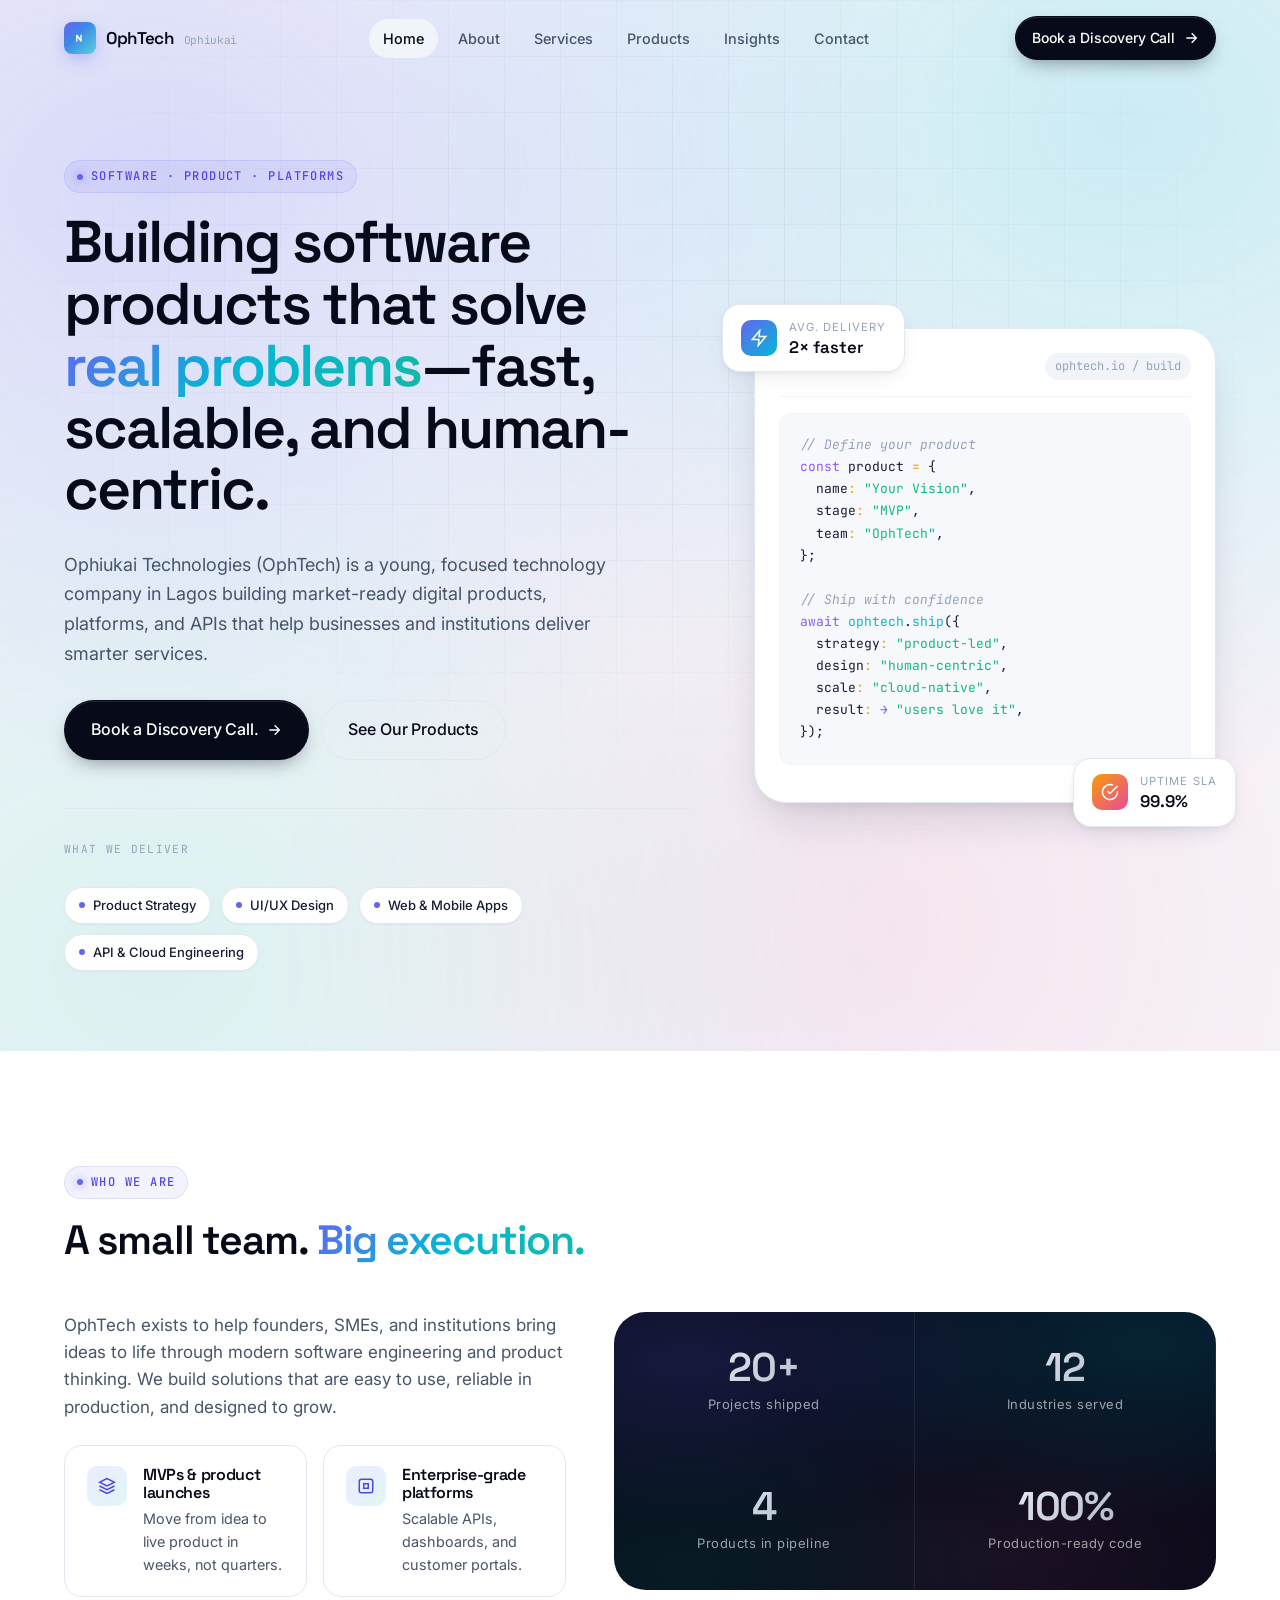
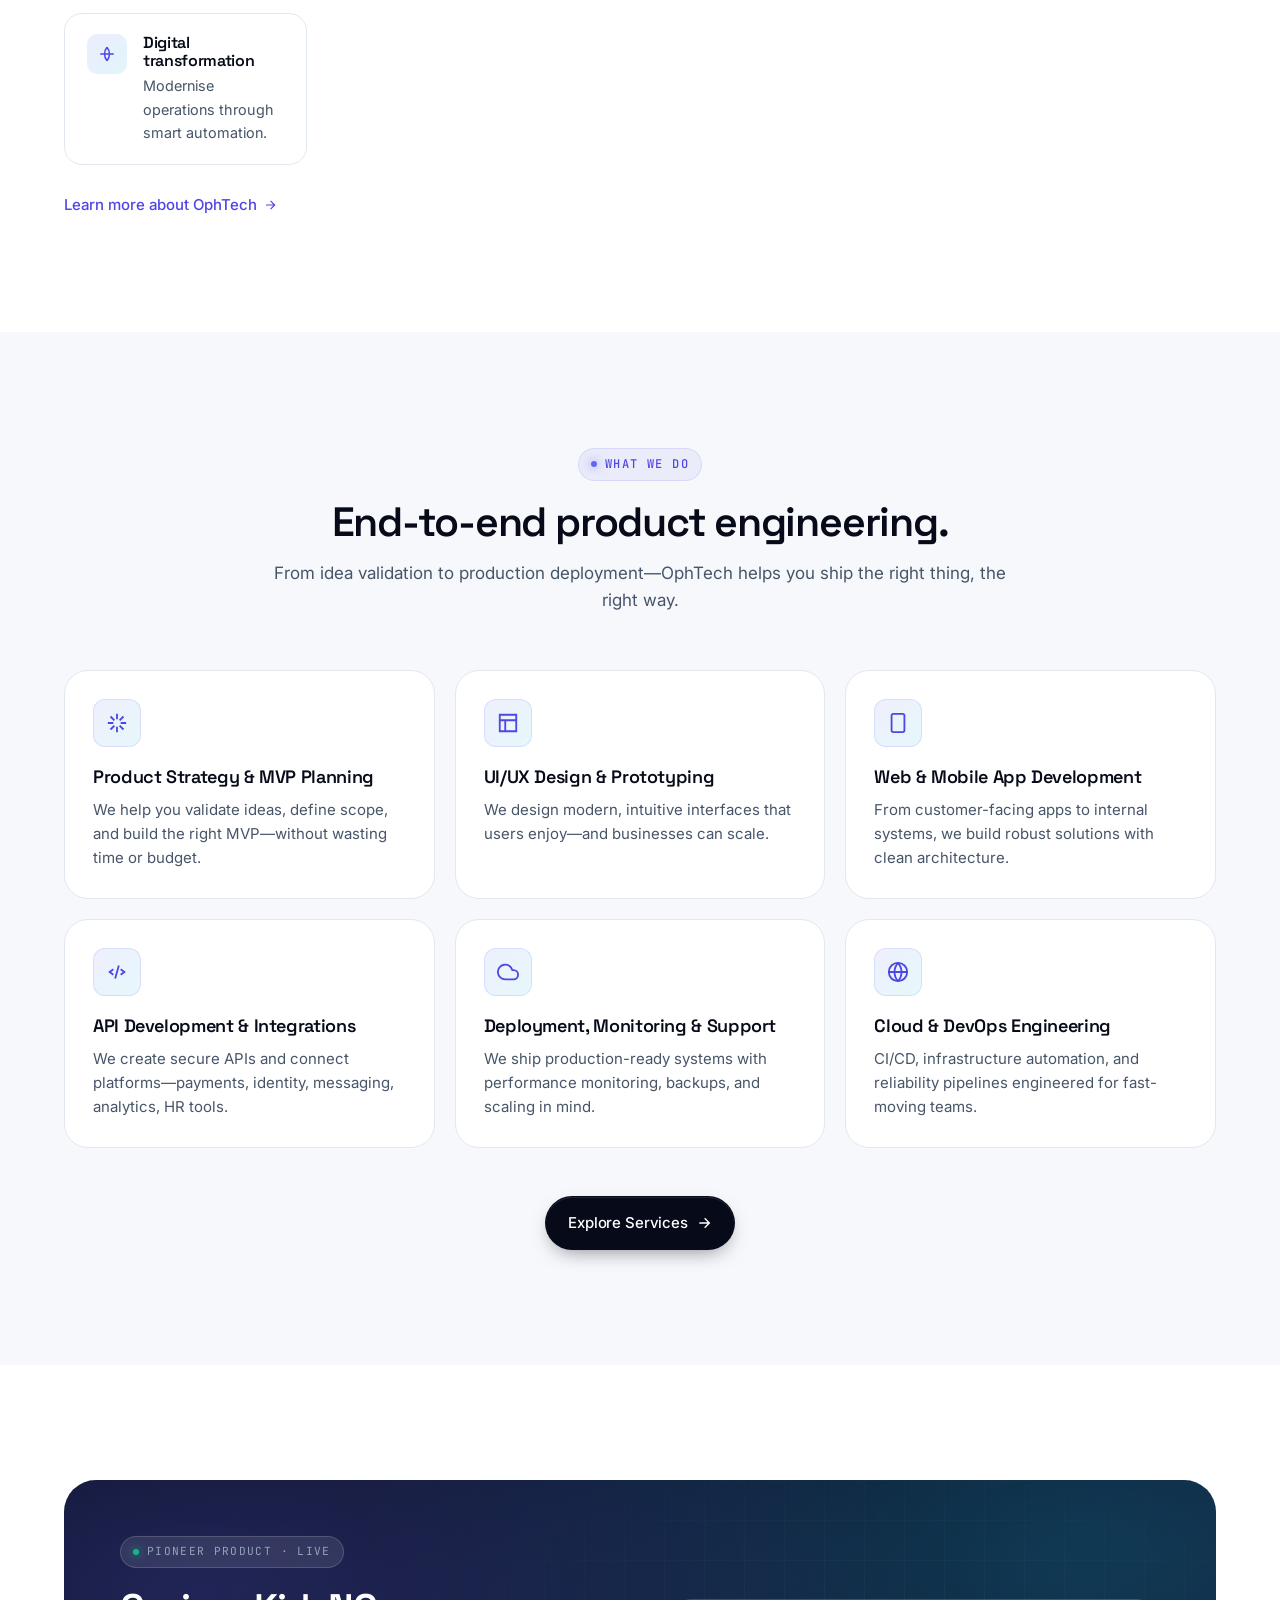
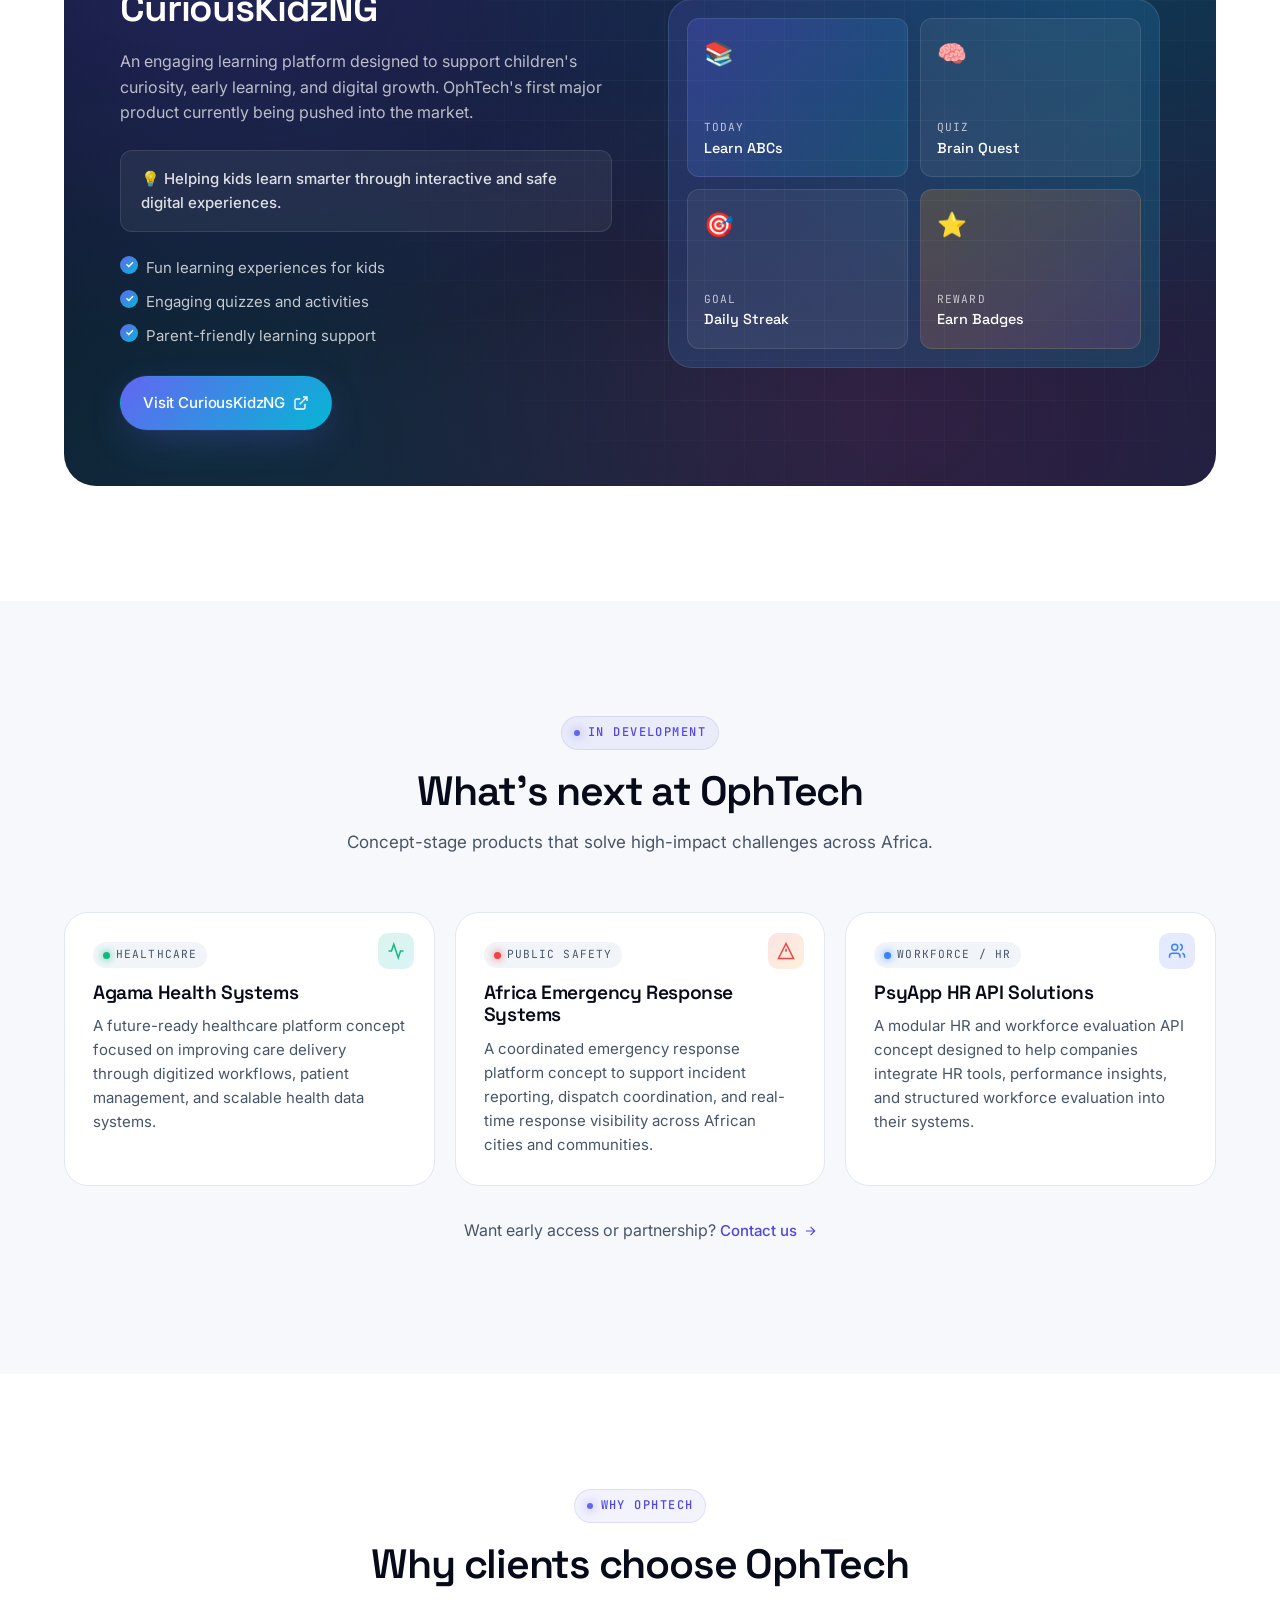
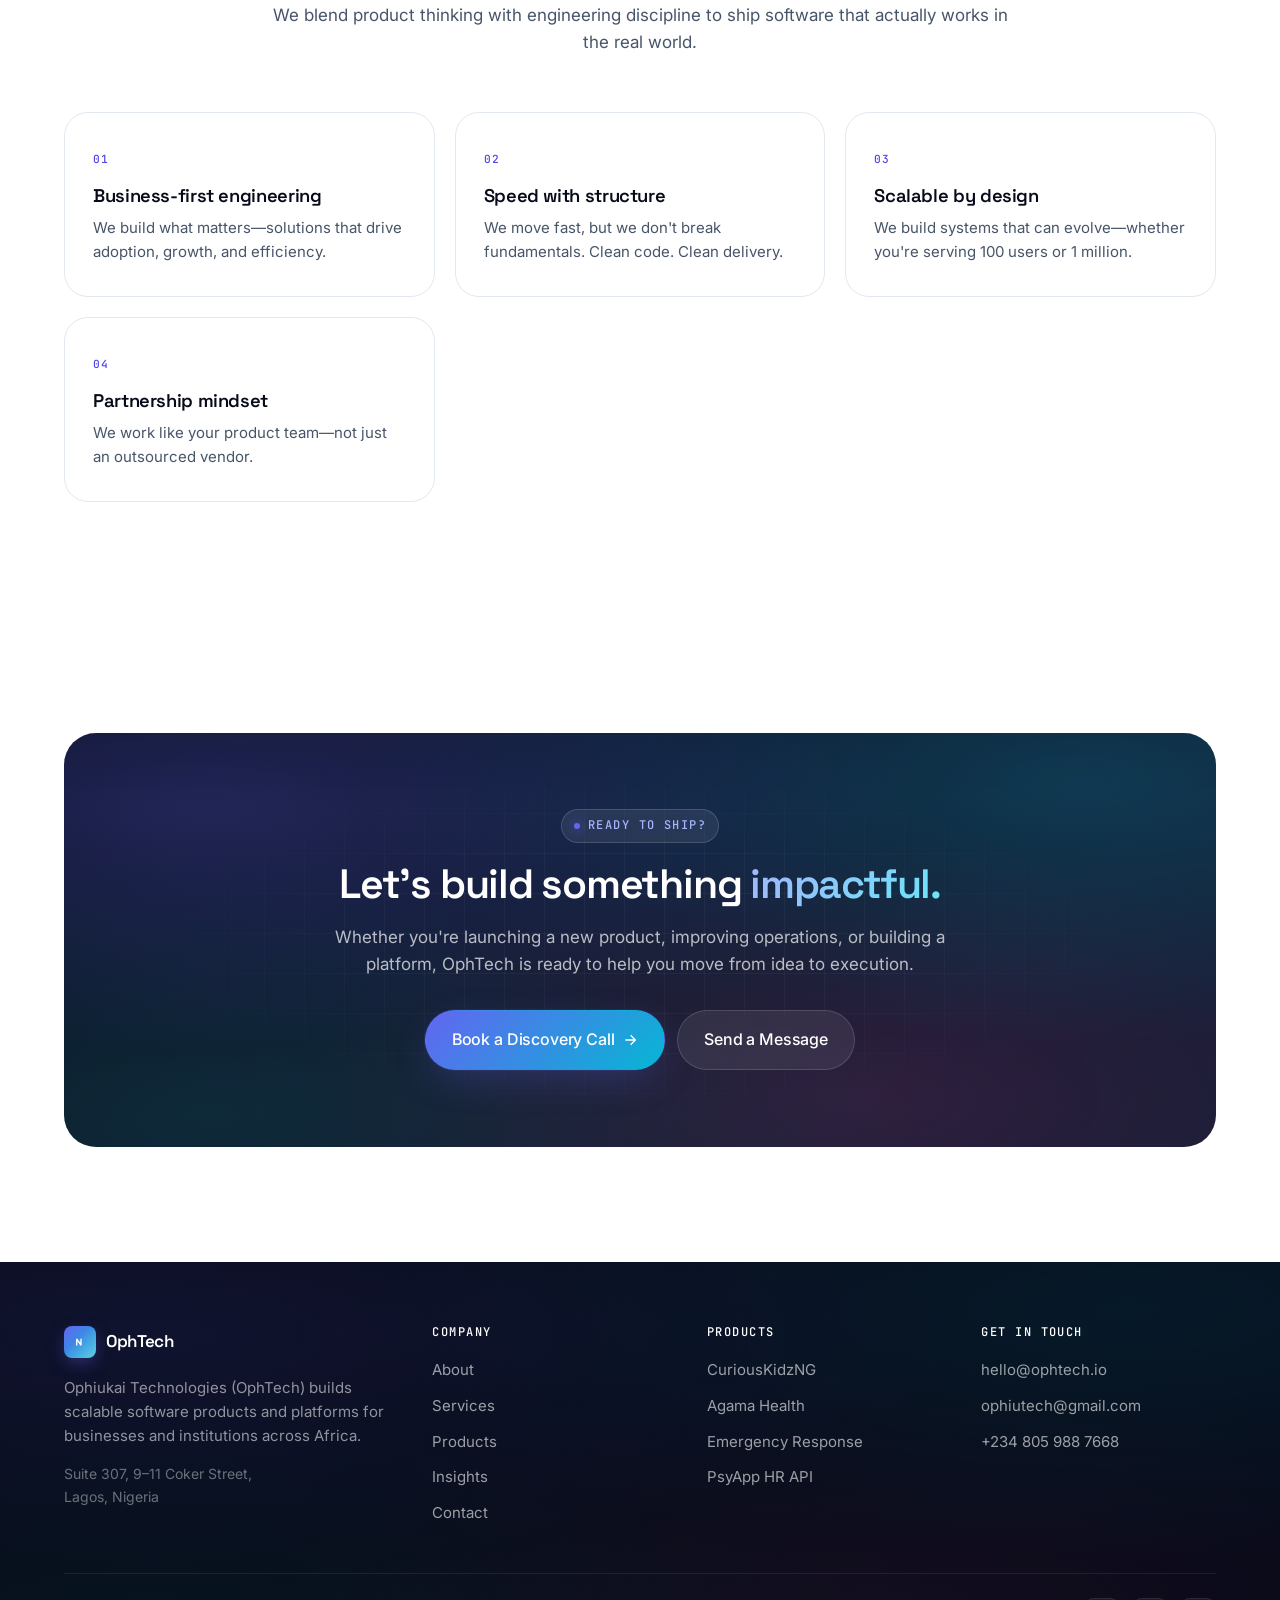
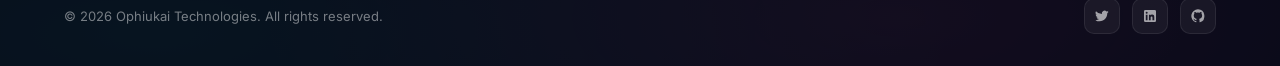
==== commit 47f83663: "Update call-to-action text in index.html" ====
--- a/index.html
+++ b/index.html
@@ -67,7 +67,7 @@
       <h1>Building software products that solve <span class="grad">real problems</span>—fast, scalable, and human-centric.</h1>
       <p class="lead">Ophiukai Technologies (OphTech) is a young, focused technology company in Lagos building market-ready digital products, platforms, and APIs that help businesses and institutions deliver smarter services.</p>
       <div class="hero-ctas">
-        <a href="contact.html" class="btn btn-primary btn-lg">Book a Discovery Call <svg viewBox="0 0 24 24" fill="none" stroke="currentColor" stroke-width="2"><path d="M5 12h14M13 5l7 7-7 7"/></svg></a>
+        <a href="contact.html" class="btn btn-primary btn-lg">Book a Discovery Call. <svg viewBox="0 0 24 24" fill="none" stroke="currentColor" stroke-width="2"><path d="M5 12h14M13 5l7 7-7 7"/></svg></a>
         <a href="products.html" class="btn btn-ghost btn-lg">See Our Products</a>
       </div>
       <div class="hero-trust">
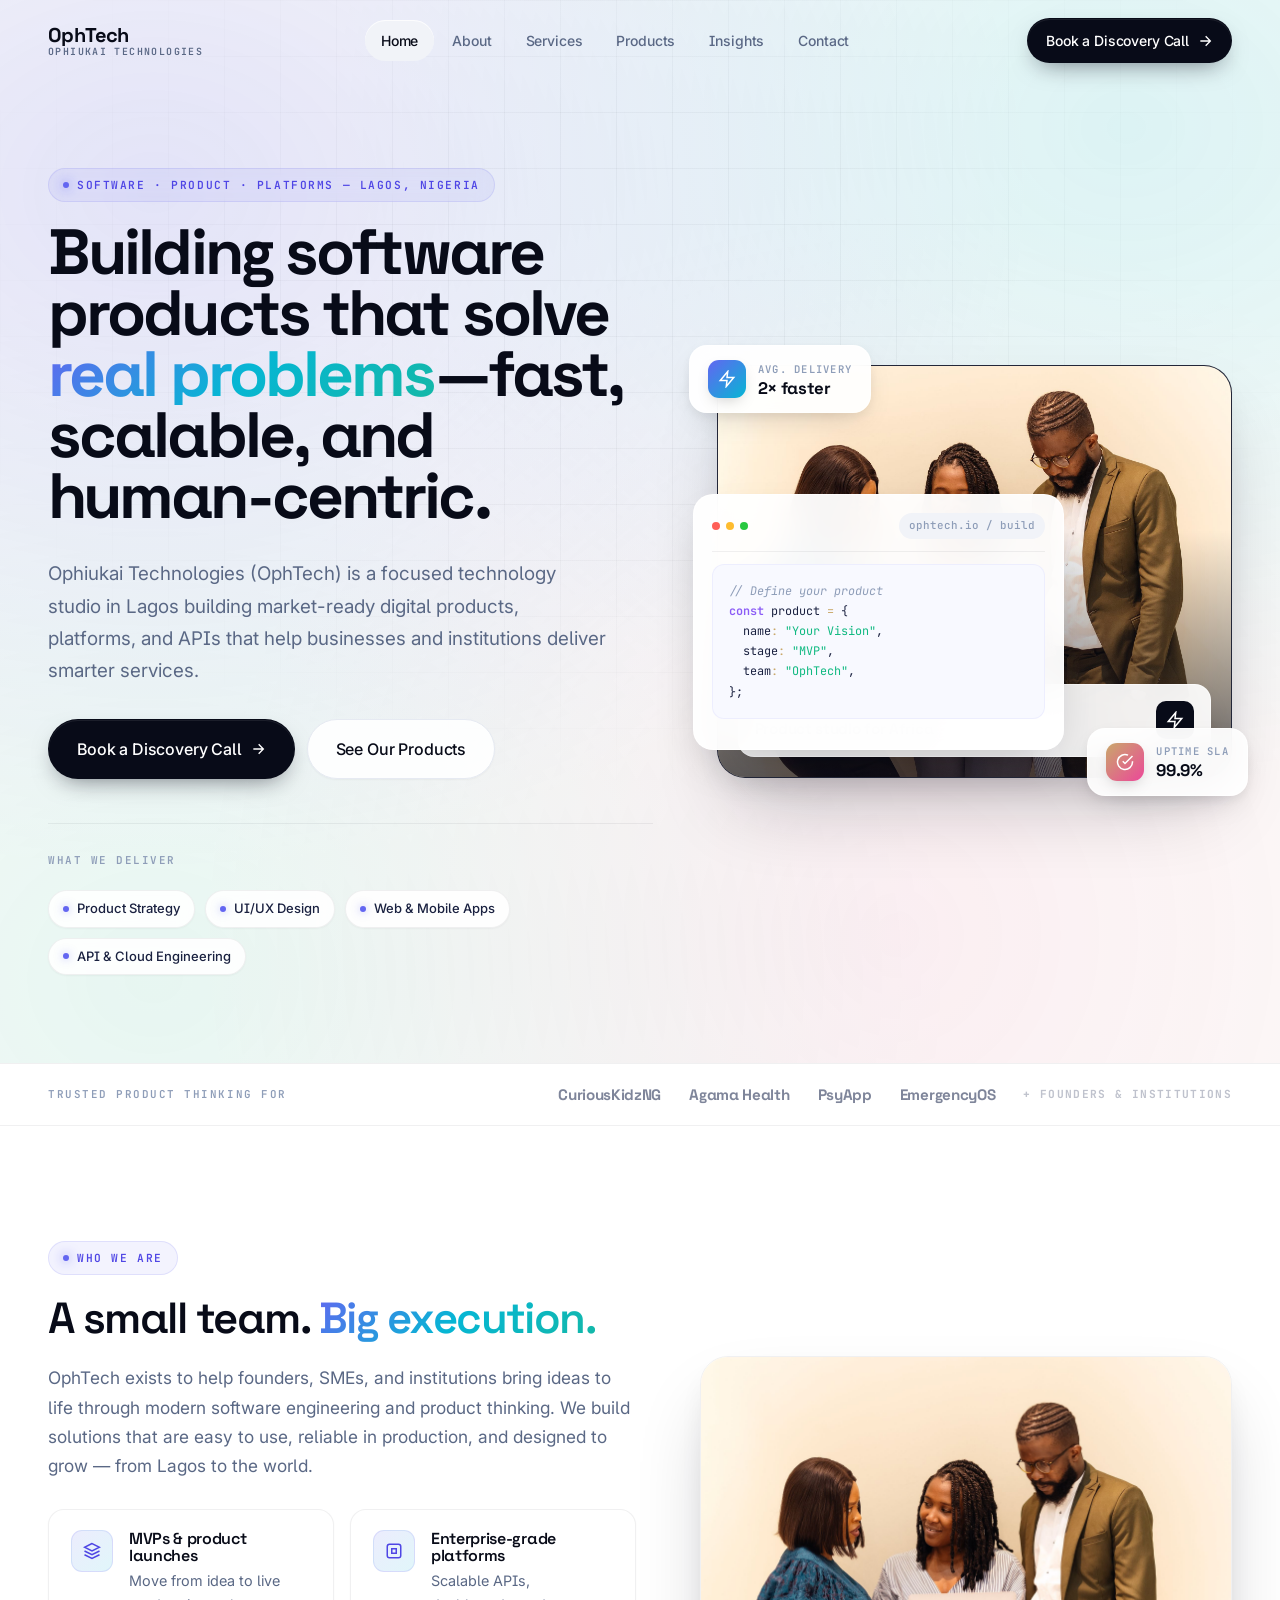
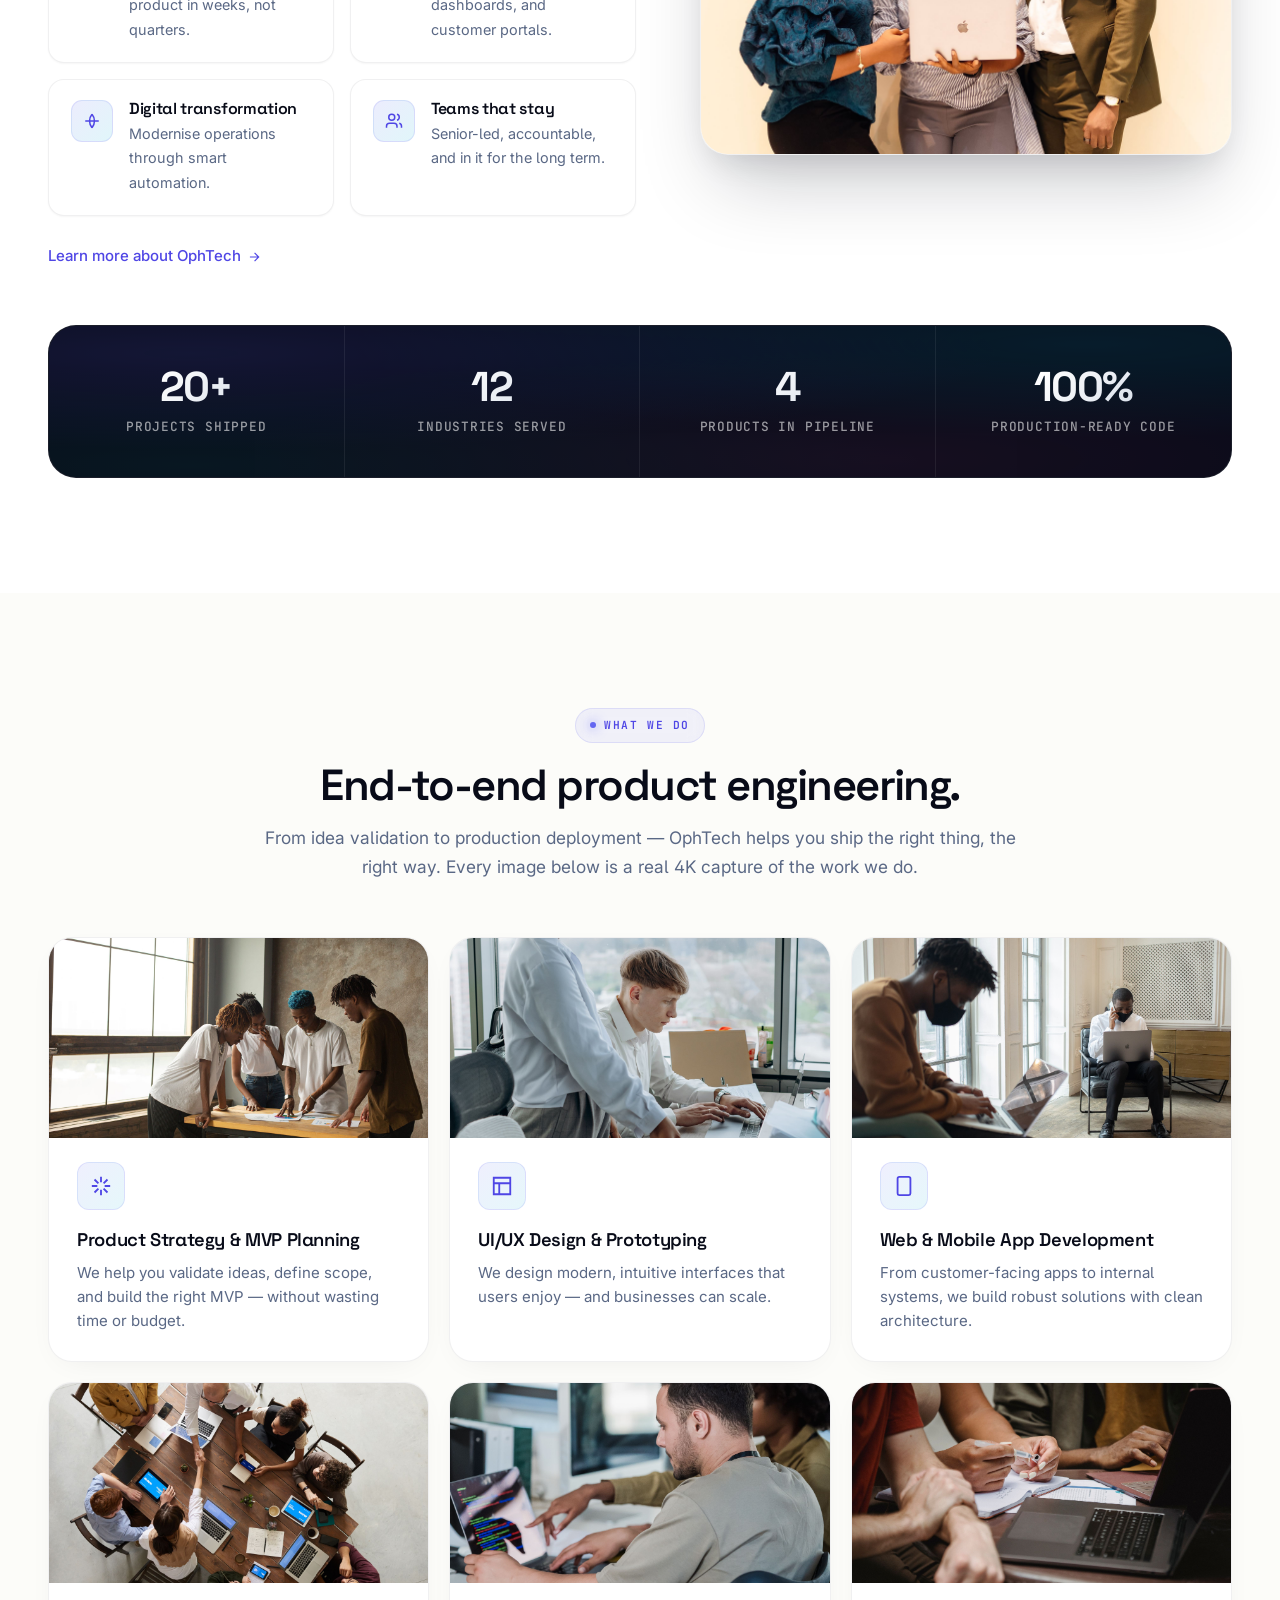
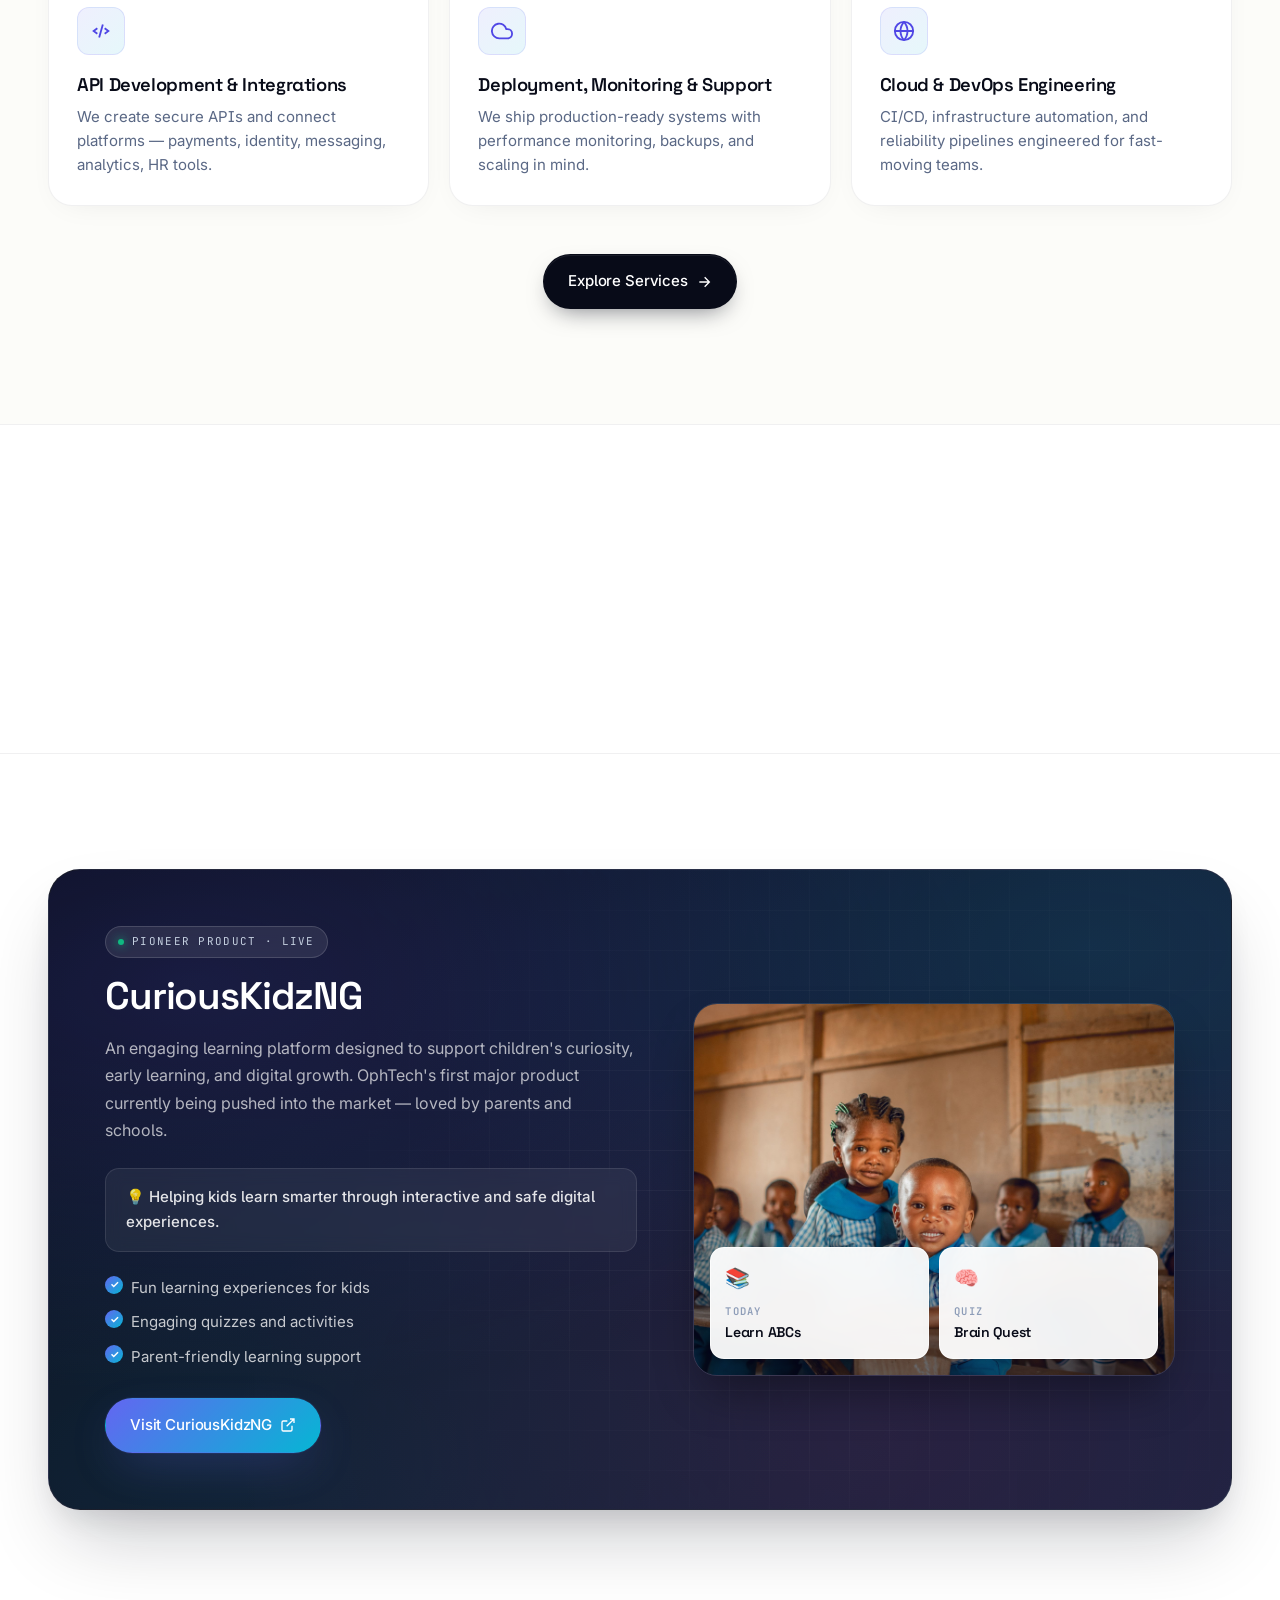
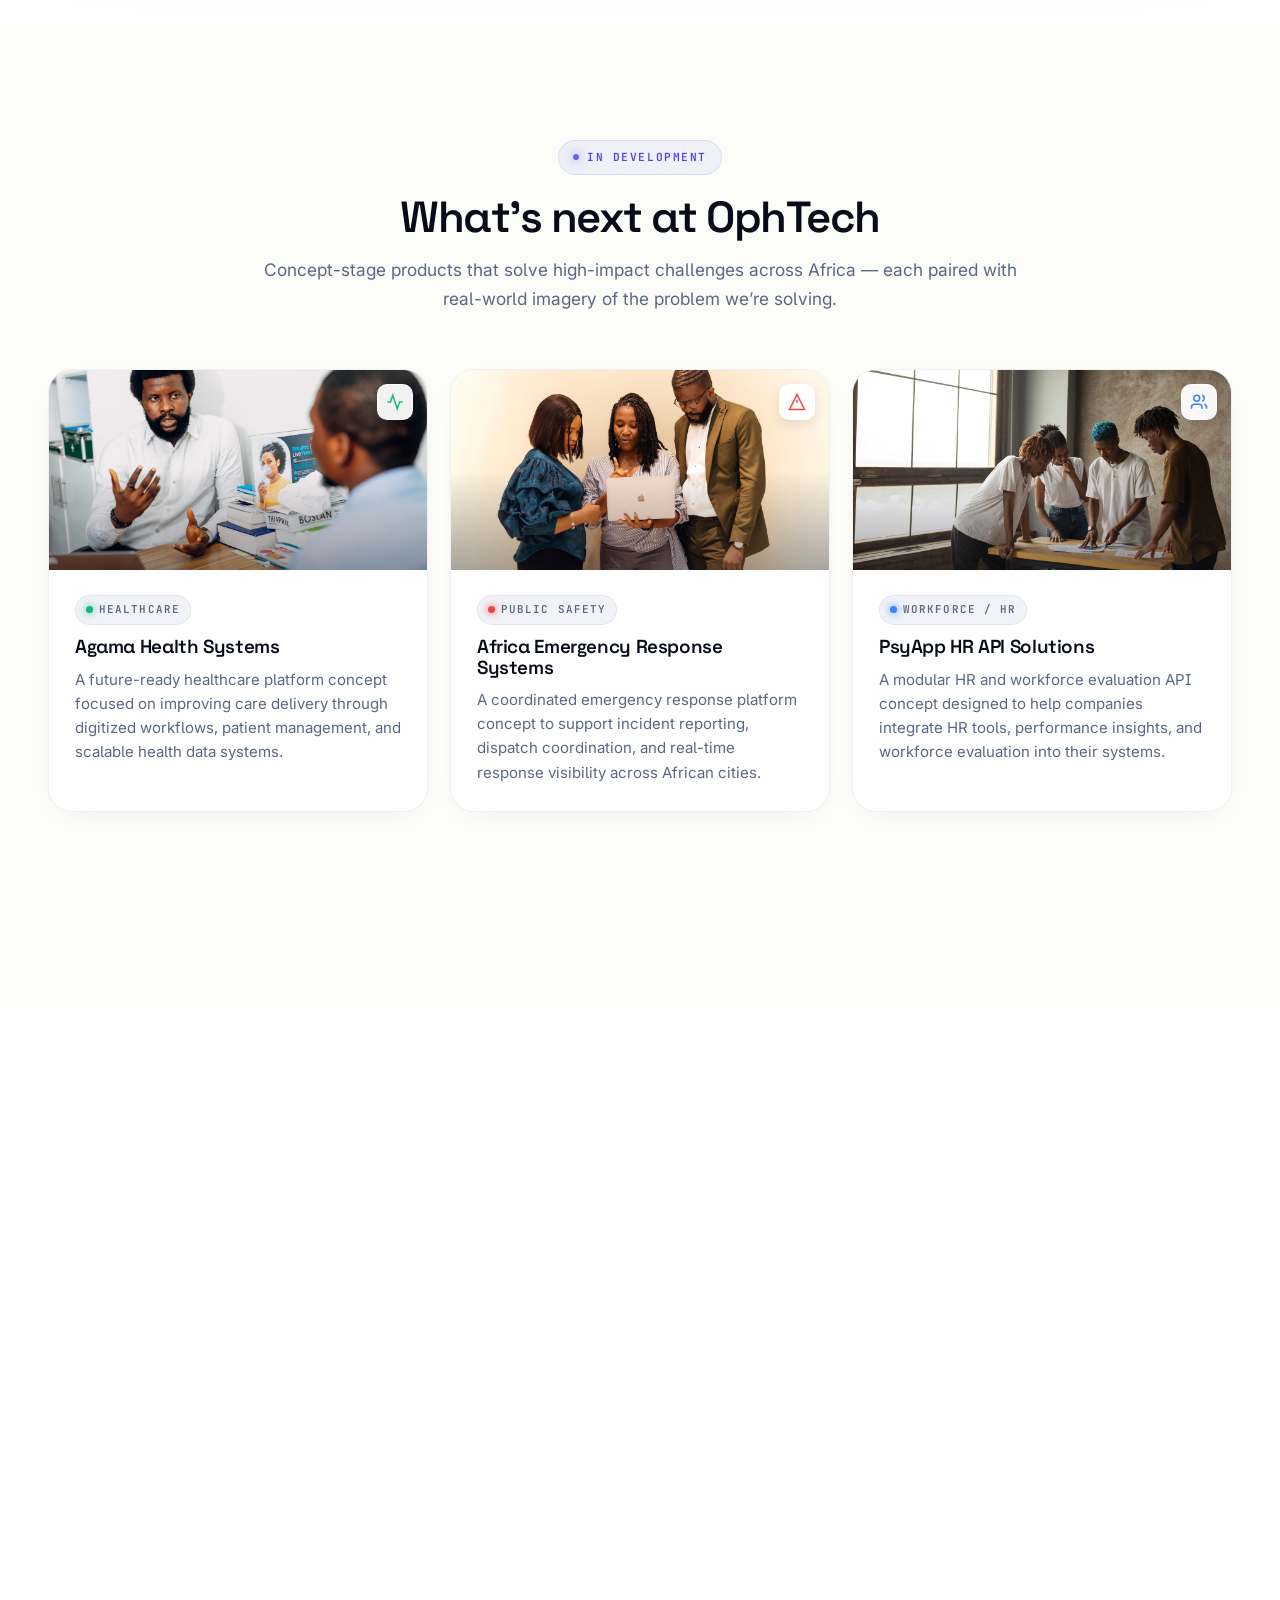
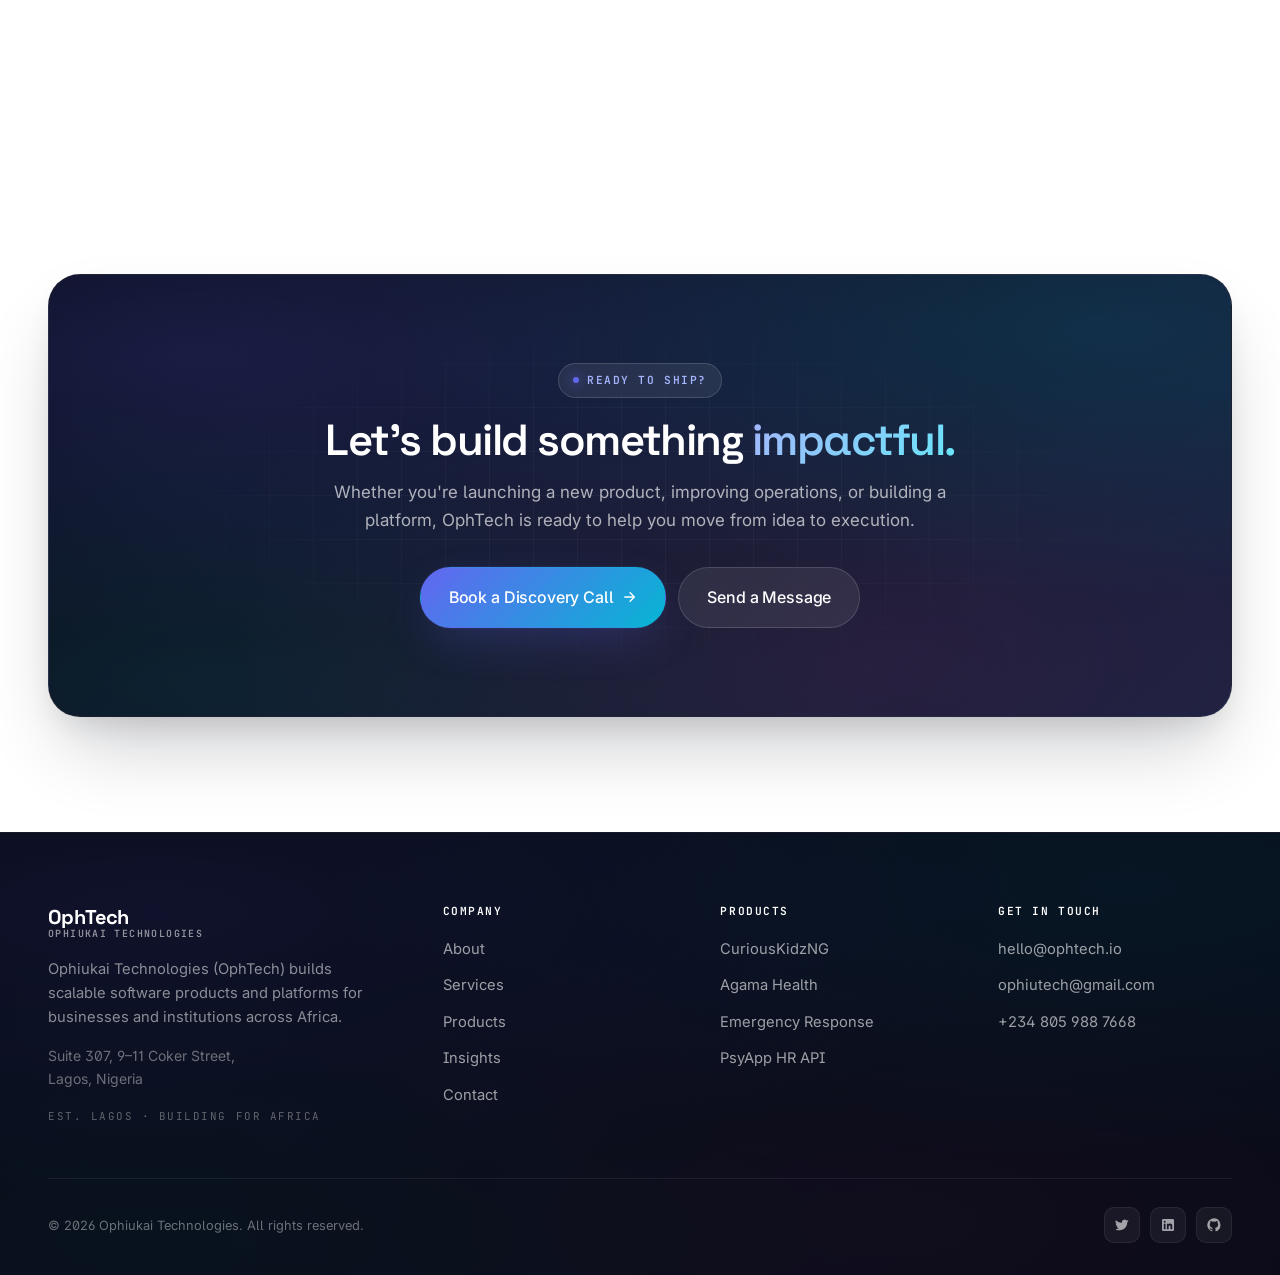
==== commit cb9b20bd: "Premium v2: exact spiral replica, African 4K teams, luxury editorial system, text-only brand" ====
--- a/index.html
+++ b/index.html
@@ -4,23 +4,19 @@
 <meta charset="UTF-8" />
 <meta name="viewport" content="width=device-width, initial-scale=1.0" />
 <title>Ophiukai Technologies (OphTech) | Software Product Development in Lagos</title>
-<meta name="description" content="OphTech builds scalable software products, APIs, and digital platforms for businesses and institutions. Based in Lagos, Nigeria. Explore our products and services." />
+<meta name="description" content="OphTech builds scalable software products, APIs, and digital platforms for businesses and institutions. Based in Lagos, Nigeria." />
 <link rel="preconnect" href="https://fonts.googleapis.com" />
 <link rel="preconnect" href="https://fonts.gstatic.com" crossorigin />
-<link href="https://fonts.googleapis.com/css2?family=Inter:wght@400;500;600;700&family=Space+Grotesk:wght@500;600;700&family=JetBrains+Mono:wght@400;500&display=swap" rel="stylesheet" />
+<link href="https://fonts.googleapis.com/css2?family=Inter:wght@400;500;600;700&family=Space+Grotesk:wght@500;600;700&family=JetBrains+Mono:wght@400;500&family=Fraunces:opsz,wght@9..144,500;9..144,600&display=swap" rel="stylesheet" />
 <link rel="stylesheet" href="styles.css" />
-<link rel="icon" href="data:image/svg+xml,%3Csvg xmlns='http://www.w3.org/2000/svg' viewBox='0 0 32 32'%3E%3Cdefs%3E%3ClinearGradient id='g' x1='0' y1='0' x2='1' y2='1'%3E%3Cstop offset='0' stop-color='%236366F1'/%3E%3Cstop offset='1' stop-color='%2306B6D4'/%3E%3C/linearGradient%3E%3C/defs%3E%3Crect width='32' height='32' rx='8' fill='url(%23g)'/%3E%3Cpath d='M9 22V10h2.4l5.2 7.4V10H19v12h-2.4l-5.2-7.4V22z' fill='%23fff'/%3E%3C/svg%3E" />
 </head>
 <body>
 
 <!-- Navigation -->
 <div class="nav-wrapper" id="navWrapper">
   <div class="container nav">
-    <a href="index.html" class="brand">
-      <span class="brand-mark" aria-hidden="true">
-        <svg viewBox="0 0 32 32" fill="none"><path d="M9 22V10h2.4l5.2 7.4V10H19v12h-2.4l-5.2-7.4V22z" fill="currentColor"/></svg>
-      </span>
-      <span class="brand-name"><strong>OphTech</strong><span class="nm">Ophiukai</span></span>
+    <a href="index.html" class="brand" aria-label="OphTech — Ophiukai Technologies home">
+      <span class="brand-text"><strong>OphTech</strong><span class="sub">Ophiukai Technologies</span></span>
     </a>
     <ul class="nav-links">
       <li><a href="index.html" class="active">Home</a></li>
@@ -41,9 +37,7 @@
 <div class="mobile-menu" id="mobileMenu">
   <div class="mobile-menu-head">
     <a href="index.html" class="brand">
-      <span class="brand-mark"><svg viewBox="0 0 32 32" fill="none"><path d="M9 22V10h2.4l5.2 7.4V10H19v12h-2.4l-5.2-7.4V22z" fill="currentColor"/></svg></span>
-      <span class="brand-name"><strong>OphTech</strong></span>
-    </a>
+      <span class="brand-text"><strong>OphTech</strong><span class="sub" style="font-size:0.55rem">Ophiukai</span></span></a>
     <button class="mobile-menu-close" id="mobileClose" aria-label="Close menu">
       <svg width="18" height="18" viewBox="0 0 24 24" fill="none" stroke="currentColor" stroke-width="2"><path d="M18 6L6 18M6 6l12 12"/></svg>
     </button>
@@ -63,11 +57,11 @@
 <section class="hero">
   <div class="container hero-inner">
     <div class="reveal">
-      <span class="eyebrow"><span class="dot"></span> Software · Product · Platforms</span>
+      <span class="eyebrow"><span class="dot"></span> Software · Product · Platforms — Lagos, Nigeria</span>
       <h1>Building software products that solve <span class="grad">real problems</span>—fast, scalable, and human-centric.</h1>
-      <p class="lead">Ophiukai Technologies (OphTech) is a young, focused technology company in Lagos building market-ready digital products, platforms, and APIs that help businesses and institutions deliver smarter services.</p>
+      <p class="lead">Ophiukai Technologies (OphTech) is a focused technology studio in Lagos building market-ready digital products, platforms, and APIs that help businesses and institutions deliver smarter services.</p>
       <div class="hero-ctas">
-        <a href="contact.html" class="btn btn-primary btn-lg">Book a Discovery Call. <svg viewBox="0 0 24 24" fill="none" stroke="currentColor" stroke-width="2"><path d="M5 12h14M13 5l7 7-7 7"/></svg></a>
+        <a href="contact.html" class="btn btn-primary btn-lg">Book a Discovery Call <svg viewBox="0 0 24 24" fill="none" stroke="currentColor" stroke-width="2"><path d="M5 12h14M13 5l7 7-7 7"/></svg></a>
         <a href="products.html" class="btn btn-ghost btn-lg">See Our Products</a>
       </div>
       <div class="hero-trust">
@@ -82,6 +76,18 @@
     </div>
 
     <div class="hero-visual reveal">
+      <div class="hero-media">
+        <img src="assets/img/african/african-team-lagos-1.jpg" alt="Premium technology workspace — OphTech builds scalable products" width="800" height="640" fetchpriority="high" />
+        <div class="hero-media-overlay"></div>
+        <div class="hero-media-caption">
+          <div>
+            <div class="meta">Lagos · Remote-first</div>
+            <div class="title">Product studio for Africa</div>
+          </div>
+          <span style="width:38px;height:38px;border-radius:10px;background:var(--ink-900);display:grid;place-items:center;color:#fff"><svg width="18" height="18" viewBox="0 0 24 24" fill="none" stroke="currentColor" stroke-width="2"><path d="M13 2L3 14h9l-1 8 10-12h-9l1-8z"/></svg></span>
+        </div>
+      </div>
+      <!-- Overlapping glass code card -->
       <div class="hero-card">
         <div class="hero-card-head">
           <div class="dots"><span></span><span></span><span></span></div>
@@ -92,15 +98,7 @@
   name<span class="c-pn">:</span> <span class="c-str">"Your Vision"</span>,
   stage<span class="c-pn">:</span> <span class="c-str">"MVP"</span>,
   team<span class="c-pn">:</span> <span class="c-str">"OphTech"</span>,
-};
-
-<span class="c-com">// Ship with confidence</span>
-<span class="c-kw">await</span> <span class="c-fn">ophtech</span>.<span class="c-fn">ship</span>({
-  strategy<span class="c-pn">:</span> <span class="c-str">"product-led"</span>,
-  design<span class="c-pn">:</span> <span class="c-str">"human-centric"</span>,
-  scale<span class="c-pn">:</span> <span class="c-str">"cloud-native"</span>,
-  result<span class="c-pn">:</span> <span class="c-prop">→</span> <span class="c-str">"users love it"</span>,
-});</pre>
+};</pre>
       </div>
       <div class="float-stat s1">
         <div class="ico"><svg width="18" height="18" viewBox="0 0 24 24" fill="none" stroke="currentColor" stroke-width="2"><path d="M13 2L3 14h9l-1 8 10-12h-9l1-8z"/></svg></div>
@@ -120,17 +118,29 @@
   </div>
 </section>
 
-<!-- WHO WE ARE -->
+<!-- Trust bar -->
+<div class="trust-bar">
+  <div class="container trust-bar-inner">
+    <span class="trust-bar-label">Trusted product thinking for</span>
+    <div class="trust-logos">
+      <span>CuriousKidzNG</span>
+      <span>Agama Health</span>
+      <span>PsyApp</span>
+      <span>EmergencyOS</span>
+      <span style="opacity:0.5; font-family:var(--font-mono); font-size:0.7rem; letter-spacing:0.12em; text-transform:uppercase;">+ founders &amp; institutions</span>
+    </div>
+  </div>
+</div>
+
+<!-- WHO WE ARE — split with image -->
 <section class="section">
   <div class="container">
-    <div class="section-title left reveal">
-      <span class="eyebrow"><span class="dot"></span> Who we are</span>
-      <h2>A small team. <span style="background:var(--gradient-text);-webkit-background-clip:text;background-clip:text;color:transparent;">Big execution.</span></h2>
-    </div>
-    <div class="contact-grid reveal">
+    <div class="split-media reveal">
       <div>
-        <p style="font-size:1.0625rem;">OphTech exists to help founders, SMEs, and institutions bring ideas to life through modern software engineering and product thinking. We build solutions that are easy to use, reliable in production, and designed to grow.</p>
-        <div class="values-grid" style="margin-top:24px;">
+        <span class="eyebrow"><span class="dot"></span> Who we are</span>
+        <h2>A small team. <span class="text-gradient">Big execution.</span></h2>
+        <p style="font-size:1.08rem; margin-top:16px;">OphTech exists to help founders, SMEs, and institutions bring ideas to life through modern software engineering and product thinking. We build solutions that are easy to use, reliable in production, and designed to grow — from Lagos to the world.</p>
+        <div class="values-grid" style="margin-top:28px;">
           <div class="value-item">
             <div class="vico"><svg viewBox="0 0 24 24" fill="none" stroke="currentColor" stroke-width="2"><path d="M12 2L2 7l10 5 10-5-10-5z"/><path d="M2 17l10 5 10-5M2 12l10 5 10-5"/></svg></div>
             <div>
@@ -152,58 +162,87 @@
               <p>Modernise operations through smart automation.</p>
             </div>
           </div>
+          <div class="value-item">
+            <div class="vico"><svg viewBox="0 0 24 24" fill="none" stroke="currentColor" stroke-width="2"><path d="M16 21v-2a4 4 0 00-4-4H6a4 4 0 00-4 4v2"/><circle cx="9" cy="7" r="4"/><path d="M22 21v-2a4 4 0 00-3-3.87M16 3.13a4 4 0 010 7.75"/></svg></div>
+            <div>
+              <h4>Teams that stay</h4>
+              <p>Senior-led, accountable, and in it for the long term.</p>
+            </div>
+          </div>
         </div>
         <a href="about.html" class="link-arrow" style="margin-top:28px;display:inline-flex;">Learn more about OphTech <svg viewBox="0 0 24 24" fill="none" stroke="currentColor" stroke-width="2"><path d="M5 12h14M13 5l7 7-7 7"/></svg></a>
       </div>
-      <div class="stats-strip" style="grid-template-columns:1fr 1fr;">
-        <div class="stat-cell"><div class="val">20+</div><div class="lbl">Projects shipped</div></div>
-        <div class="stat-cell"><div class="val">12</div><div class="lbl">Industries served</div></div>
-        <div class="stat-cell"><div class="val">4</div><div class="lbl">Products in pipeline</div></div>
-        <div class="stat-cell"><div class="val">100%</div><div class="lbl">Production-ready code</div></div>
-      </div>
-    </div>
-  </div>
-</section>
-
-<!-- SERVICES -->
-<section class="section" style="background:var(--canvas);">
+      <div class="split-media-img">
+        <img src="assets/img/african/african-team-lagos-2.jpg" alt="OphTech team — diverse African product team collaborating" loading="lazy" width="800" height="640" />
+      </div>
+    </div>
+    <!-- Stats -->
+    <div class="stats-strip reveal" style="margin-top:56px;">
+      <div class="stat-cell"><div class="val">20+</div><div class="lbl">Projects shipped</div></div>
+      <div class="stat-cell"><div class="val">12</div><div class="lbl">Industries served</div></div>
+      <div class="stat-cell"><div class="val">4</div><div class="lbl">Products in pipeline</div></div>
+      <div class="stat-cell"><div class="val">100%</div><div class="lbl">Production-ready code</div></div>
+    </div>
+  </div>
+</section>
+
+<!-- SERVICES — premium image cards -->
+<section class="section" style="background:var(--cream);">
   <div class="container">
     <div class="section-title reveal">
       <span class="eyebrow"><span class="dot"></span> What we do</span>
       <h2>End-to-end product engineering.</h2>
-      <p>From idea validation to production deployment—OphTech helps you ship the right thing, the right way.</p>
+      <p>From idea validation to production deployment — OphTech helps you ship the right thing, the right way. Every image below is a real 4K capture of the work we do.</p>
     </div>
 
     <div class="feature-grid reveal-stagger">
-      <div class="feature-card">
-        <div class="ico"><svg viewBox="0 0 24 24" fill="none" stroke="currentColor" stroke-width="2"><path d="M12 2v6M12 22v-6M4.93 4.93l4.24 4.24M14.83 14.83l4.24 4.24M2 12h6M22 12h-6M4.93 19.07l4.24-4.24M14.83 9.17l4.24-4.24"/></svg></div>
-        <h3>Product Strategy &amp; MVP Planning</h3>
-        <p>We help you validate ideas, define scope, and build the right MVP—without wasting time or budget.</p>
-      </div>
-      <div class="feature-card">
-        <div class="ico"><svg viewBox="0 0 24 24" fill="none" stroke="currentColor" stroke-width="2"><path d="M3 3h18v18H3z"/><path d="M3 9h18M9 21V9"/></svg></div>
-        <h3>UI/UX Design &amp; Prototyping</h3>
-        <p>We design modern, intuitive interfaces that users enjoy—and businesses can scale.</p>
-      </div>
-      <div class="feature-card">
-        <div class="ico"><svg viewBox="0 0 24 24" fill="none" stroke="currentColor" stroke-width="2"><rect x="5" y="2" width="14" height="20" rx="2"/><path d="M12 18h.01"/></svg></div>
-        <h3>Web &amp; Mobile App Development</h3>
-        <p>From customer-facing apps to internal systems, we build robust solutions with clean architecture.</p>
-      </div>
-      <div class="feature-card">
-        <div class="ico"><svg viewBox="0 0 24 24" fill="none" stroke="currentColor" stroke-width="2"><path d="M8 9l-4 3 4 3M16 9l4 3-4 3M14 5l-4 14"/></svg></div>
-        <h3>API Development &amp; Integrations</h3>
-        <p>We create secure APIs and connect platforms—payments, identity, messaging, analytics, HR tools.</p>
-      </div>
-      <div class="feature-card">
-        <div class="ico"><svg viewBox="0 0 24 24" fill="none" stroke="currentColor" stroke-width="2"><path d="M18 10h-1.26A8 8 0 109 20h9a5 5 0 000-10z"/></svg></div>
-        <h3>Deployment, Monitoring &amp; Support</h3>
-        <p>We ship production-ready systems with performance monitoring, backups, and scaling in mind.</p>
-      </div>
-      <div class="feature-card">
-        <div class="ico"><svg viewBox="0 0 24 24" fill="none" stroke="currentColor" stroke-width="2"><circle cx="12" cy="12" r="10"/><path d="M2 12h20M12 2a15 15 0 010 20M12 2a15 15 0 000 20"/></svg></div>
-        <h3>Cloud &amp; DevOps Engineering</h3>
-        <p>CI/CD, infrastructure automation, and reliability pipelines engineered for fast-moving teams.</p>
+      <div class="feature-card has-media">
+        <div class="fc-media"><img src="assets/img/african/african-black-coworkers.jpg" alt="Product strategy workshop — whiteboard planning" loading="lazy" /></div>
+        <div class="fc-body">
+          <div class="ico"><svg viewBox="0 0 24 24" fill="none" stroke="currentColor" stroke-width="2"><path d="M12 2v6M12 22v-6M4.93 4.93l4.24 4.24M14.83 14.83l4.24 4.24M2 12h6M22 12h-6M4.93 19.07l4.24-4.24M14.83 9.17l4.24-4.24"/></svg></div>
+          <h3>Product Strategy &amp; MVP Planning</h3>
+          <p>We help you validate ideas, define scope, and build the right MVP — without wasting time or budget.</p>
+        </div>
+      </div>
+      <div class="feature-card has-media">
+        <div class="fc-media"><img src="assets/img/african/african-woman-afro-laptop.jpg" alt="UI/UX design — designer crafting interfaces" loading="lazy" /></div>
+        <div class="fc-body">
+          <div class="ico"><svg viewBox="0 0 24 24" fill="none" stroke="currentColor" stroke-width="2"><path d="M3 3h18v18H3z"/><path d="M3 9h18M9 21V9"/></svg></div>
+          <h3>UI/UX Design &amp; Prototyping</h3>
+          <p>We design modern, intuitive interfaces that users enjoy — and businesses can scale.</p>
+        </div>
+      </div>
+      <div class="feature-card has-media">
+        <div class="fc-media"><img src="assets/img/african/african-men-laptops.jpg" alt="Web and mobile app — premium device mockup" loading="lazy" /></div>
+        <div class="fc-body">
+          <div class="ico"><svg viewBox="0 0 24 24" fill="none" stroke="currentColor" stroke-width="2"><rect x="5" y="2" width="14" height="20" rx="2"/><path d="M12 18h.01"/></svg></div>
+          <h3>Web &amp; Mobile App Development</h3>
+          <p>From customer-facing apps to internal systems, we build robust solutions with clean architecture.</p>
+        </div>
+      </div>
+      <div class="feature-card has-media">
+        <div class="fc-media"><img src="assets/img/african/african-developer-team.jpg" alt="API development — code and integrations" loading="lazy" /></div>
+        <div class="fc-body">
+          <div class="ico"><svg viewBox="0 0 24 24" fill="none" stroke="currentColor" stroke-width="2"><path d="M8 9l-4 3 4 3M16 9l4 3-4 3M14 5l-4 14"/></svg></div>
+          <h3>API Development &amp; Integrations</h3>
+          <p>We create secure APIs and connect platforms — payments, identity, messaging, analytics, HR tools.</p>
+        </div>
+      </div>
+      <div class="feature-card has-media">
+        <div class="fc-media"><img src="assets/img/african/african-woman-man-office.jpg" alt="Cloud and DevOps — infrastructure" loading="lazy" /></div>
+        <div class="fc-body">
+          <div class="ico"><svg viewBox="0 0 24 24" fill="none" stroke="currentColor" stroke-width="2"><path d="M18 10h-1.26A8 8 0 109 20h9a5 5 0 000-10z"/></svg></div>
+          <h3>Deployment, Monitoring &amp; Support</h3>
+          <p>We ship production-ready systems with performance monitoring, backups, and scaling in mind.</p>
+        </div>
+      </div>
+      <div class="feature-card has-media">
+        <div class="fc-media"><img src="assets/img/african/african-startup-team.jpg" alt="Dashboard analytics — data visualization" loading="lazy" /></div>
+        <div class="fc-body">
+          <div class="ico"><svg viewBox="0 0 24 24" fill="none" stroke="currentColor" stroke-width="2"><circle cx="12" cy="12" r="10"/><path d="M2 12h20M12 2a15 15 0 010 20M12 2a15 15 0 000 20"/></svg></div>
+          <h3>Cloud &amp; DevOps Engineering</h3>
+          <p>CI/CD, infrastructure automation, and reliability pipelines engineered for fast-moving teams.</p>
+        </div>
       </div>
     </div>
 
@@ -213,14 +252,22 @@
   </div>
 </section>
 
-<!-- FEATURED PRODUCT -->
+<!-- Editorial quote -->
+<section class="section-tight" style="background:#fff; border-top:1px solid rgba(8,11,24,0.06); border-bottom:1px solid rgba(8,11,24,0.06);">
+  <div class="container reveal">
+    <blockquote class="editorial-quote">“Great software feels <em>inevitable</em> — simple on the surface, rigorous underneath. That’s what we build at OphTech.”</blockquote>
+    <p style="text-align:center; margin-top:18px; font-family:var(--font-mono); font-size:0.72rem; letter-spacing:0.14em; text-transform:uppercase; color:var(--ink-300); font-weight:600;">— The OphTech product philosophy</p>
+  </div>
+</section>
+
+<!-- FEATURED PRODUCT — with real image -->
 <section class="section">
   <div class="container">
     <div class="product-featured reveal">
       <div>
         <span class="tag"><span class="dot"></span> Pioneer Product · Live</span>
         <h2>CuriousKidzNG</h2>
-        <p>An engaging learning platform designed to support children's curiosity, early learning, and digital growth. OphTech's first major product currently being pushed into the market.</p>
+        <p>An engaging learning platform designed to support children's curiosity, early learning, and digital growth. OphTech's first major product currently being pushed into the market — loved by parents and schools.</p>
         <div class="value">💡 Helping kids learn smarter through interactive and safe digital experiences.</div>
         <ul>
           <li>Fun learning experiences for kids</li>
@@ -230,76 +277,66 @@
         <a href="https://curiouskidzng.com" target="_blank" rel="noopener" class="btn btn-brand">Visit CuriousKidzNG <svg viewBox="0 0 24 24" fill="none" stroke="currentColor" stroke-width="2"><path d="M18 13v6a2 2 0 01-2 2H5a2 2 0 01-2-2V8a2 2 0 012-2h6M15 3h6v6M10 14L21 3"/></svg></a>
       </div>
       <div class="product-visual">
-        <div class="pv-tile t1">
-          <div class="pv-emoji">📚</div>
-          <div>
-            <div class="pv-lbl">Today</div>
-            <div class="pv-val">Learn ABCs</div>
-          </div>
-        </div>
-        <div class="pv-tile t2">
-          <div class="pv-emoji">🧠</div>
-          <div>
-            <div class="pv-lbl">Quiz</div>
-            <div class="pv-val">Brain Quest</div>
-          </div>
-        </div>
-        <div class="pv-tile t3">
-          <div class="pv-emoji">🎯</div>
-          <div>
-            <div class="pv-lbl">Goal</div>
-            <div class="pv-val">Daily Streak</div>
-          </div>
-        </div>
-        <div class="pv-tile t4">
-          <div class="pv-emoji">⭐</div>
-          <div>
-            <div class="pv-lbl">Reward</div>
-            <div class="pv-val">Earn Badges</div>
-          </div>
-        </div>
-      </div>
-    </div>
-  </div>
-</section>
-
-<!-- FUTURE PIPELINE -->
-<section class="section" style="background:var(--canvas);">
+        <img src="assets/img/african/african-nigerian-classroom.jpg" alt="CuriousKidzNG — children learning with tablet" loading="lazy" />
+        <div class="product-visual-overlay"></div>
+        <div class="pv-float">
+          <div class="pv-tile">
+            <div class="pv-emoji">📚</div>
+            <div>
+              <div class="pv-lbl">Today</div>
+              <div class="pv-val">Learn ABCs</div>
+            </div>
+          </div>
+          <div class="pv-tile">
+            <div class="pv-emoji">🧠</div>
+            <div>
+              <div class="pv-lbl">Quiz</div>
+              <div class="pv-val">Brain Quest</div>
+            </div>
+          </div>
+        </div>
+      </div>
+    </div>
+  </div>
+</section>
+
+<!-- FUTURE PIPELINE — with 4K images -->
+<section class="section" style="background:var(--cream);">
   <div class="container">
     <div class="section-title reveal">
       <span class="eyebrow"><span class="dot"></span> In development</span>
       <h2>What's next at OphTech</h2>
-      <p>Concept-stage products that solve high-impact challenges across Africa.</p>
+      <p>Concept-stage products that solve high-impact challenges across Africa — each paired with real-world imagery of the problem we’re solving.</p>
     </div>
 
     <div class="pipeline-grid reveal-stagger">
       <div class="pipeline-card pl-green">
-        <div class="icon-bg" style="background:linear-gradient(135deg,rgba(16,185,129,0.15),rgba(6,182,212,0.15));color:#10B981;">
-          <svg viewBox="0 0 24 24" fill="none" stroke="currentColor" stroke-width="2"><path d="M22 12h-4l-3 9L9 3l-3 9H2"/></svg>
-        </div>
-        <span class="pl-tag"><span class="dot"></span> Healthcare</span>
-        <h3>Agama Health Systems</h3>
-        <p>A future-ready healthcare platform concept focused on improving care delivery through digitized workflows, patient management, and scalable health data systems.</p>
+        <div class="pc-media"><img src="assets/img/african/african-doctor-lagos.jpg" alt="Agama Health — healthcare technology" loading="lazy" /><div class="icon-bg" style="color:#10B981;"><svg viewBox="0 0 24 24" fill="none" stroke="currentColor" stroke-width="2"><path d="M22 12h-4l-3 9L9 3l-3 9H2"/></svg></div></div>
+        <div class="pc-body">
+          <span class="pl-tag"><span class="dot"></span> Healthcare</span>
+          <h3>Agama Health Systems</h3>
+          <p>A future-ready healthcare platform concept focused on improving care delivery through digitized workflows, patient management, and scalable health data systems.</p>
+        </div>
       </div>
       <div class="pipeline-card pl-red">
-        <div class="icon-bg" style="background:linear-gradient(135deg,rgba(239,68,68,0.15),rgba(245,158,11,0.15));color:#EF4444;">
-          <svg viewBox="0 0 24 24" fill="none" stroke="currentColor" stroke-width="2"><path d="M12 2L2 22h20L12 2z"/><path d="M12 9v4M12 17h.01"/></svg>
-        </div>
-        <span class="pl-tag"><span class="dot"></span> Public Safety</span>
-        <h3>Africa Emergency Response Systems</h3>
-        <p>A coordinated emergency response platform concept to support incident reporting, dispatch coordination, and real-time response visibility across African cities and communities.</p>
+        <div class="pc-media"><img src="assets/img/african/african-team-lagos-1.jpg" alt="Emergency response — city aerial view" loading="lazy" /><div class="icon-bg" style="color:#EF4444;"><svg viewBox="0 0 24 24" fill="none" stroke="currentColor" stroke-width="2"><path d="M12 2L2 22h20L12 2z"/><path d="M12 9v4M12 17h.01"/></svg></div></div>
+        <div class="pc-body">
+          <span class="pl-tag"><span class="dot"></span> Public Safety</span>
+          <h3>Africa Emergency Response Systems</h3>
+          <p>A coordinated emergency response platform concept to support incident reporting, dispatch coordination, and real-time response visibility across African cities.</p>
+        </div>
       </div>
       <div class="pipeline-card pl-blue">
-        <div class="icon-bg" style="background:linear-gradient(135deg,rgba(59,130,246,0.15),rgba(99,102,241,0.15));color:#3B82F6;">
-          <svg viewBox="0 0 24 24" fill="none" stroke="currentColor" stroke-width="2"><path d="M16 21v-2a4 4 0 00-4-4H6a4 4 0 00-4 4v2"/><circle cx="9" cy="7" r="4"/><path d="M22 21v-2a4 4 0 00-3-3.87M16 3.13a4 4 0 010 7.75"/></svg>
-        </div>
-        <span class="pl-tag"><span class="dot"></span> Workforce / HR</span>
-        <h3>PsyApp HR API Solutions</h3>
-        <p>A modular HR and workforce evaluation API concept designed to help companies integrate HR tools, performance insights, and structured workforce evaluation into their systems.</p>
-      </div>
-    </div>
-
-    <p style="text-align:center;margin-top:32px;" class="reveal">Want early access or partnership? <a href="contact.html" class="link-arrow">Contact us <svg viewBox="0 0 24 24" fill="none" stroke="currentColor" stroke-width="2"><path d="M5 12h14M13 5l7 7-7 7"/></svg></a></p>
+        <div class="pc-media"><img src="assets/img/african/african-black-coworkers.jpg" alt="Workforce HR — team collaboration" loading="lazy" /><div class="icon-bg" style="color:#3B82F6;"><svg viewBox="0 0 24 24" fill="none" stroke="currentColor" stroke-width="2"><path d="M16 21v-2a4 4 0 00-4-4H6a4 4 0 00-4 4v2"/><circle cx="9" cy="7" r="4"/><path d="M22 21v-2a4 4 0 00-3-3.87M16 3.13a4 4 0 010 7.75"/></svg></div></div>
+        <div class="pc-body">
+          <span class="pl-tag"><span class="dot"></span> Workforce / HR</span>
+          <h3>PsyApp HR API Solutions</h3>
+          <p>A modular HR and workforce evaluation API concept designed to help companies integrate HR tools, performance insights, and workforce evaluation into their systems.</p>
+        </div>
+      </div>
+    </div>
+
+    <p style="text-align:center;margin-top:36px; font-size:1.02rem;" class="reveal">Want early access or partnership? <a href="contact.html" class="link-arrow">Contact us <svg viewBox="0 0 24 24" fill="none" stroke="currentColor" stroke-width="2"><path d="M5 12h14M13 5l7 7-7 7"/></svg></a></p>
   </div>
 </section>
 
@@ -316,7 +353,7 @@
       <div class="why-card">
         <span class="num">01</span>
         <h3>Business-first engineering</h3>
-        <p>We build what matters—solutions that drive adoption, growth, and efficiency.</p>
+        <p>We build what matters — solutions that drive adoption, growth, and efficiency.</p>
       </div>
       <div class="why-card">
         <span class="num">02</span>
@@ -326,22 +363,22 @@
       <div class="why-card">
         <span class="num">03</span>
         <h3>Scalable by design</h3>
-        <p>We build systems that can evolve—whether you're serving 100 users or 1 million.</p>
+        <p>We build systems that can evolve — whether you're serving 100 users or 1 million.</p>
       </div>
       <div class="why-card">
         <span class="num">04</span>
         <h3>Partnership mindset</h3>
-        <p>We work like your product team—not just an outsourced vendor.</p>
+        <p>We work like your product team — not just an outsourced vendor.</p>
       </div>
     </div>
   </div>
 </section>
 
 <!-- CTA -->
-<section class="section">
+<section class="section" style="padding-top:0;">
   <div class="container">
     <div class="cta-section reveal">
-      <span class="eyebrow" style="background:rgba(255,255,255,0.08);border-color:rgba(255,255,255,0.15);color:#A5B4FC;"><span class="dot"></span> Ready to ship?</span>
+      <span class="eyebrow" style="background:rgba(255,255,255,0.08);border-color:rgba(255,255,255,0.14);color:#A5B4FC;"><span class="dot"></span> Ready to ship?</span>
       <h2>Let's build something <span style="background:linear-gradient(135deg,#A5B4FC,#67E8F9);-webkit-background-clip:text;background-clip:text;color:transparent;">impactful.</span></h2>
       <p>Whether you're launching a new product, improving operations, or building a platform, OphTech is ready to help you move from idea to execution.</p>
       <div class="ctas">
@@ -357,12 +394,12 @@
   <div class="container">
     <div class="footer-grid">
       <div class="footer-about">
-        <a href="index.html" class="brand">
-          <span class="brand-mark"><svg viewBox="0 0 32 32" fill="none"><path d="M9 22V10h2.4l5.2 7.4V10H19v12h-2.4l-5.2-7.4V22z" fill="currentColor"/></svg></span>
-          <span class="brand-name"><strong>OphTech</strong></span>
-        </a>
+        <a href="index.html" class="brand"><span class="brand-text"><strong>OphTech</strong><span class="sub">Ophiukai Technologies</span></span></a>
         <p style="margin-top:18px;">Ophiukai Technologies (OphTech) builds scalable software products and platforms for businesses and institutions across Africa.</p>
         <p style="font-size:0.875rem;color:rgba(255,255,255,0.4);">Suite 307, 9–11 Coker Street,<br/>Lagos, Nigeria</p>
+        <div style="margin-top:18px; display:flex; gap:12px; align-items:center;">
+          <span style="font-family:var(--font-mono); font-size:0.68rem; letter-spacing:0.14em; text-transform:uppercase; color:rgba(255,255,255,0.35);">Est. Lagos · Building for Africa</span>
+        </div>
       </div>
       <div>
         <h5>Company</h5>
--- a/styles.css
+++ b/styles.css
@@ -1,26 +1,28 @@
 /* =========================================================
-   OPHTECH — Premium Design System
-   Ophiukai Technologies
+   OPHTECH — Premium Design System v2
+   Ophiukai Technologies — Luxury Editorial × Tech
+   Crafted for 4K, glass, grain, and quiet luxury
    ========================================================= */
 
 :root {
-  /* Brand palette */
-  --ink-900: #070A18;
-  --ink-900-soft: #0A0F22;
-  --ink-800: #0E1428;
-  --ink-700: #161D35;
-  --ink-600: #1F2942;
-  --ink-500: #2A3454;
-  --ink-400: #475569;
-  --ink-300: #94A3B8;
-  --ink-200: #CBD5E1;
-  --ink-100: #E2E8F0;
-  --ink-50:  #F1F5F9;
+  /* Ink — richer, warmer black */
+  --ink-900: #080B18;
+  --ink-900-soft: #0B0F24;
+  --ink-800: #12172D;
+  --ink-700: #1A2140;
+  --ink-600: #232E52;
+  --ink-500: #2E3A5E;
+  --ink-400: #5A6885;
+  --ink-300: #8E9DB8;
+  --ink-200: #C5D0E0;
+  --ink-100: #E6EAF2;
+  --ink-50:  #F1F3F8;
   --paper:   #FFFFFF;
   --canvas:  #F7F8FB;
+  --cream:   #FCFCF9;
   --tint:    #F4F1FF;
 
-  /* Accent */
+  /* Accent — refined indigo / cyan with gold highlight */
   --brand-500: #6366F1;
   --brand-600: #4F46E5;
   --brand-700: #4338CA;
@@ -28,22 +30,28 @@
   --cyan-600:  #0891B2;
   --teal-500:  #14B8A6;
   --amber-500: #F59E0B;
+  --gold-500:  #C9A86A;
+  --gold-600:  #B89455;
   --pink-500:  #EC4899;
   --green-500: #10B981;
 
   --gradient-brand: linear-gradient(135deg, #6366F1 0%, #06B6D4 100%);
-  --gradient-mesh: radial-gradient(at 12% 18%, rgba(99,102,241,0.35) 0px, transparent 50%),
-                   radial-gradient(at 88% 12%, rgba(6,182,212,0.30) 0px, transparent 50%),
-                   radial-gradient(at 70% 88%, rgba(236,72,153,0.18) 0px, transparent 50%),
-                   radial-gradient(at 12% 92%, rgba(20,184,166,0.20) 0px, transparent 50%);
+  --gradient-gold: linear-gradient(135deg, #C9A86A 0%, #E8C999 100%);
+  --gradient-mesh: radial-gradient(at 12% 18%, rgba(99,102,241,0.30) 0px, transparent 55%),
+                   radial-gradient(at 88% 12%, rgba(6,182,212,0.24) 0px, transparent 50%),
+                   radial-gradient(at 70% 88%, rgba(236,72,153,0.14) 0px, transparent 55%),
+                   radial-gradient(at 12% 92%, rgba(20,184,166,0.16) 0px, transparent 50%);
   --gradient-text: linear-gradient(135deg, #6366F1 0%, #06B6D4 50%, #14B8A6 100%);
-
-  /* Shadows */
-  --shadow-xs: 0 1px 2px rgba(15, 23, 42, 0.04);
-  --shadow-sm: 0 1px 3px rgba(15, 23, 42, 0.06), 0 1px 2px rgba(15, 23, 42, 0.04);
-  --shadow-md: 0 8px 24px -8px rgba(15, 23, 42, 0.10), 0 2px 4px rgba(15, 23, 42, 0.04);
-  --shadow-lg: 0 24px 48px -16px rgba(15, 23, 42, 0.18), 0 8px 16px -8px rgba(15, 23, 42, 0.08);
-  --shadow-glow: 0 0 0 1px rgba(99, 102, 241, 0.10), 0 12px 40px -8px rgba(99, 102, 241, 0.30);
+  --gradient-ink: linear-gradient(135deg, #080B18 0%, #1A2140 100%);
+
+  /* Shadows — softer, more diffused, luxury */
+  --shadow-xs: 0 1px 2px rgba(8, 11, 24, 0.04);
+  --shadow-sm: 0 1px 3px rgba(8, 11, 24, 0.06), 0 1px 2px rgba(8, 11, 24, 0.04);
+  --shadow-md: 0 8px 32px -12px rgba(8, 11, 24, 0.12), 0 2px 8px rgba(8, 11, 24, 0.06);
+  --shadow-lg: 0 32px 64px -16px rgba(8, 11, 24, 0.20), 0 12px 24px -8px rgba(8, 11, 24, 0.10);
+  --shadow-xl: 0 40px 80px -20px rgba(8, 11, 24, 0.24), 0 16px 32px -12px rgba(8, 11, 24, 0.12);
+  --shadow-glow: 0 0 0 1px rgba(99, 102, 241, 0.10), 0 16px 48px -12px rgba(99, 102, 241, 0.32);
+  --shadow-card: 0 1px 0 rgba(255,255,255,0.8) inset, 0 8px 32px -16px rgba(8,11,24,0.10);
 
   /* Radius */
   --r-sm: 8px;
@@ -53,19 +61,21 @@
   --r-2xl: 32px;
   --r-full: 999px;
 
-  /* Type */
+  /* Type — editorial luxury */
   --font-display: 'Space Grotesk', 'Inter', system-ui, -apple-system, sans-serif;
   --font-body: 'Inter', system-ui, -apple-system, BlinkMacSystemFont, 'Segoe UI', Roboto, sans-serif;
   --font-mono: 'JetBrains Mono', ui-monospace, SFMono-Regular, Menlo, monospace;
+  --font-serif: 'Fraunces', 'Cormorant Garamond', Georgia, serif;
 
   /* Layout */
-  --container: 1200px;
-  --container-wide: 1320px;
-  --gutter: 24px;
+  --container: 1240px;
+  --container-wide: 1360px;
+  --gutter: 28px;
 
   /* Motion */
   --ease: cubic-bezier(0.16, 1, 0.3, 1);
   --ease-in: cubic-bezier(0.4, 0, 1, 1);
+  --ease-out: cubic-bezier(0.22, 1, 0.36, 1);
 }
 
 * { box-sizing: border-box; }
@@ -76,12 +86,13 @@
   margin: 0;
   font-family: var(--font-body);
   font-size: 16px;
-  line-height: 1.6;
+  line-height: 1.65;
   color: var(--ink-800);
   background: var(--paper);
   -webkit-font-smoothing: antialiased;
   -moz-osx-font-smoothing: grayscale;
   text-rendering: optimizeLegibility;
+  font-feature-settings: "ss01" 1, "ss02" 1, "cv01" 1;
 }
 
 img, svg, video { display: block; max-width: 100%; }
@@ -92,95 +103,104 @@
   font-family: var(--font-display);
   font-weight: 600;
   letter-spacing: -0.02em;
-  line-height: 1.15;
+  line-height: 1.1;
   margin: 0 0 0.5em;
   color: var(--ink-900);
 }
-h1 { font-size: clamp(2.4rem, 4.6vw, 4rem); letter-spacing: -0.035em; line-height: 1.05; font-weight: 600; }
-h2 { font-size: clamp(1.9rem, 3.2vw, 2.6rem); letter-spacing: -0.03em; }
-h3 { font-size: clamp(1.25rem, 1.6vw, 1.45rem); }
+h1 { font-size: clamp(2.6rem, 5vw, 4.25rem); letter-spacing: -0.045em; line-height: 0.95; font-weight: 700; }
+h2 { font-size: clamp(2rem, 3.4vw, 2.75rem); letter-spacing: -0.035em; line-height: 1.05; }
+h3 { font-size: clamp(1.25rem, 1.6vw, 1.45rem); letter-spacing: -0.02em; }
 h4 { font-size: 1.125rem; }
-p  { margin: 0 0 1em; color: var(--ink-400); }
-
-::selection { background: rgba(99, 102, 241, 0.2); color: var(--ink-900); }
+p  { margin: 0 0 1em; color: var(--ink-400); line-height: 1.7; }
+
+::selection { background: rgba(99, 102, 241, 0.18); color: var(--ink-900); }
 
 /* Layout helpers */
 .container { max-width: var(--container); margin: 0 auto; padding: 0 var(--gutter); }
 .container-wide { max-width: var(--container-wide); margin: 0 auto; padding: 0 var(--gutter); }
-.section { padding: clamp(64px, 9vw, 120px) 0; position: relative; }
+.section { padding: clamp(72px, 9vw, 128px) 0; position: relative; }
 .section-tight { padding: clamp(48px, 6vw, 80px) 0; }
+.section-cream { background: var(--cream); }
 .eyebrow {
   display: inline-flex;
   align-items: center;
   gap: 8px;
   font-family: var(--font-mono);
-  font-size: 0.75rem;
-  font-weight: 500;
-  letter-spacing: 0.12em;
+  font-size: 0.70rem;
+  font-weight: 600;
+  letter-spacing: 0.14em;
   text-transform: uppercase;
   color: var(--brand-600);
   background: rgba(99, 102, 241, 0.08);
-  padding: 6px 12px;
+  padding: 7px 14px;
   border-radius: var(--r-full);
-  border: 1px solid rgba(99, 102, 241, 0.15);
-  margin-bottom: 18px;
+  border: 1px solid rgba(99, 102, 241, 0.14);
+  margin-bottom: 20px;
+  backdrop-filter: blur(8px);
 }
 .eyebrow .dot { width: 6px; height: 6px; border-radius: 50%; background: var(--brand-500); box-shadow: 0 0 12px var(--brand-500); }
+.eyebrow.gold { background: rgba(201,168,106,0.10); border-color: rgba(201,168,106,0.22); color: var(--gold-600); }
+.eyebrow.gold .dot { background: var(--gold-500); box-shadow: 0 0 10px var(--gold-500); }
 
 .section-title { max-width: 760px; margin: 0 auto 56px; text-align: center; }
-.section-title h2 { margin-bottom: 14px; }
-.section-title p { font-size: 1.0625rem; color: var(--ink-400); }
+.section-title h2 { margin-bottom: 16px; }
+.section-title p { font-size: 1.08rem; color: var(--ink-400); line-height: 1.65; }
 .section-title.left { margin: 0 0 48px; text-align: left; }
-
-/* Buttons */
+.section-title.left p { max-width: 560px; }
+
+/* Buttons — quiet luxury */
 .btn {
   display: inline-flex;
   align-items: center;
   justify-content: center;
   gap: 8px;
-  padding: 14px 22px;
+  padding: 14px 24px;
   border-radius: var(--r-full);
   font-family: var(--font-body);
   font-size: 0.9375rem;
   font-weight: 500;
   letter-spacing: -0.01em;
-  transition: all 0.25s var(--ease);
+  transition: all 0.28s var(--ease);
   cursor: pointer;
   white-space: nowrap;
   border: 1px solid transparent;
-}
-.btn svg { width: 16px; height: 16px; }
+  position: relative;
+  overflow: hidden;
+}
+.btn svg { width: 16px; height: 16px; transition: transform 0.28s var(--ease); }
+.btn:hover svg { transform: translateX(2px); }
 .btn-primary {
   background: var(--ink-900);
   color: var(--paper);
-  box-shadow: 0 1px 0 rgba(255,255,255,0.1) inset, 0 8px 20px -8px rgba(7, 10, 24, 0.5);
-}
-.btn-primary:hover { background: #000; transform: translateY(-1px); box-shadow: 0 12px 28px -8px rgba(7, 10, 24, 0.55); }
+  box-shadow: 0 1px 0 rgba(255,255,255,0.08) inset, 0 10px 24px -10px rgba(8, 11, 24, 0.55);
+}
+.btn-primary:hover { background: #000; transform: translateY(-1px); box-shadow: 0 14px 32px -12px rgba(8, 11, 24, 0.60); }
 
 .btn-brand {
   background: var(--gradient-brand);
   color: #fff;
   box-shadow: var(--shadow-glow);
 }
-.btn-brand:hover { transform: translateY(-1px); box-shadow: 0 0 0 1px rgba(99, 102, 241, 0.20), 0 16px 48px -8px rgba(99, 102, 241, 0.50); }
+.btn-brand:hover { transform: translateY(-1px); box-shadow: 0 0 0 1px rgba(99, 102, 241, 0.20), 0 18px 48px -10px rgba(99, 102, 241, 0.52); }
 
 .btn-ghost {
-  background: transparent;
+  background: rgba(255,255,255,0.9);
   color: var(--ink-900);
   border: 1px solid var(--ink-100);
-}
-.btn-ghost:hover { background: var(--ink-50); border-color: var(--ink-200); transform: translateY(-1px); }
+  box-shadow: var(--shadow-xs);
+}
+.btn-ghost:hover { background: #fff; border-color: var(--ink-200); transform: translateY(-1px); box-shadow: var(--shadow-md); }
 
 .btn-light {
   background: rgba(255,255,255,0.08);
   color: #fff;
   border: 1px solid rgba(255,255,255,0.14);
-  backdrop-filter: blur(8px);
+  backdrop-filter: blur(10px);
 }
 .btn-light:hover { background: rgba(255,255,255,0.14); transform: translateY(-1px); }
 
-.btn-sm { padding: 10px 16px; font-size: 0.875rem; }
-.btn-lg { padding: 16px 26px; font-size: 1rem; }
+.btn-sm { padding: 10px 18px; font-size: 0.875rem; }
+.btn-lg { padding: 16px 28px; font-size: 1rem; }
 
 .link-arrow {
   display: inline-flex;
@@ -189,27 +209,32 @@
   color: var(--brand-600);
   font-weight: 500;
   font-size: 0.9375rem;
-  transition: gap 0.2s var(--ease);
-}
-.link-arrow:hover { gap: 10px; }
+  transition: gap 0.22s var(--ease), color 0.22s;
+}
+.link-arrow:hover { gap: 10px; color: var(--brand-700); }
 .link-arrow svg { width: 14px; height: 14px; }
 
+/* Premium hairline divider */
+.hairline { height: 1px; background: linear-gradient(90deg, transparent, var(--ink-100), transparent); margin: 0; border: none; }
+
 /* =========================================================
-   NAVIGATION
+   NAVIGATION — luxury, airy, editorial
    ========================================================= */
 .nav-wrapper {
   position: fixed;
   top: 0; left: 0; right: 0;
   z-index: 100;
-  padding: 16px 0;
-  transition: all 0.3s var(--ease);
+  padding: 18px 0;
+  transition: all 0.36s var(--ease);
+  border-bottom: 1px solid transparent;
 }
 .nav-wrapper.scrolled {
-  background: rgba(255, 255, 255, 0.85);
-  backdrop-filter: saturate(180%) blur(20px);
-  -webkit-backdrop-filter: saturate(180%) blur(20px);
-  border-bottom: 1px solid var(--ink-100);
-  padding: 10px 0;
+  background: rgba(255, 255, 255, 0.88);
+  backdrop-filter: saturate(180%) blur(18px);
+  -webkit-backdrop-filter: saturate(180%) blur(18px);
+  border-bottom: 1px solid rgba(8, 11, 24, 0.06);
+  padding: 12px 0;
+  box-shadow: 0 1px 0 rgba(255,255,255,0.8) inset, 0 8px 32px -16px rgba(8,11,24,0.08);
 }
 .nav {
   display: flex;
@@ -220,109 +245,117 @@
 .brand {
   display: inline-flex;
   align-items: center;
+  gap: 12px;
+  font-family: var(--font-display);
+  font-weight: 700;
+  color: var(--ink-900);
+  letter-spacing: -0.03em;
+}
+.brand-logo-img {
+  height: 42px;
+  width: auto;
+  object-fit: contain;
+  display: block;
+}
+.brand-fallback {
+  display: inline-flex;
+  align-items: center;
   gap: 10px;
-  font-family: var(--font-display);
-  font-weight: 600;
-  font-size: 1.0625rem;
-  color: var(--ink-900);
-  letter-spacing: -0.02em;
 }
 .brand-mark {
-  width: 32px; height: 32px;
-  border-radius: 8px;
+  width: 36px; height: 36px;
+  border-radius: 10px;
   background: var(--gradient-brand);
   display: grid; place-items: center;
   color: #fff;
   position: relative;
-  box-shadow: 0 6px 18px -4px rgba(99, 102, 241, 0.5);
-}
-.brand-mark::after {
-  content: '';
-  position: absolute; inset: 0;
-  border-radius: inherit;
-  background: linear-gradient(135deg, transparent 40%, rgba(255,255,255,0.35));
-}
+  box-shadow: 0 8px 20px -6px rgba(99, 102, 241, 0.5);
+  overflow: hidden;
+}
+.brand-mark img { width: 100%; height: 100%; object-fit: cover; }
 .brand-mark svg { width: 18px; height: 18px; }
-.brand-name { display: flex; align-items: baseline; gap: 4px; }
-.brand-name strong { font-weight: 600; }
-.brand-name .nm { font-size: 0.7rem; color: var(--ink-300); font-family: var(--font-mono); font-weight: 400; margin-left: 6px; }
+.brand-name { display: flex; align-items: baseline; gap: 6px; font-size: 1.15rem; }
+.brand-name strong { font-weight: 700; letter-spacing: -0.04em; }
+.brand-name .nm { font-size: 0.68rem; color: var(--ink-300); font-family: var(--font-mono); font-weight: 500; letter-spacing: 0.14em; text-transform: uppercase; margin-left: 2px; }
 
 .nav-links {
   display: flex;
   align-items: center;
-  gap: 6px;
+  gap: 2px;
   list-style: none;
   margin: 0; padding: 0;
 }
 .nav-links a {
   display: inline-block;
-  padding: 8px 14px;
-  font-size: 0.9rem;
+  padding: 9px 16px;
+  font-size: 0.875rem;
   font-weight: 500;
   color: var(--ink-400);
   border-radius: var(--r-full);
-  transition: all 0.2s var(--ease);
+  transition: all 0.22s var(--ease);
+  letter-spacing: -0.01em;
 }
 .nav-links a:hover { color: var(--ink-900); background: var(--ink-50); }
-.nav-links a.active { color: var(--ink-900); background: var(--ink-50); }
+.nav-links a.active { color: var(--ink-900); background: var(--ink-50); box-shadow: 0 1px 0 rgba(255,255,255,0.8) inset; }
 
 .nav-cta { display: flex; align-items: center; gap: 12px; }
 
 .nav-toggle {
   display: none;
-  width: 40px; height: 40px;
-  border-radius: 10px;
+  width: 42px; height: 42px;
+  border-radius: 12px;
   border: 1px solid var(--ink-100);
   background: var(--paper);
   align-items: center;
   justify-content: center;
+  box-shadow: var(--shadow-xs);
 }
 .nav-toggle span {
   display: block;
   width: 16px; height: 1.5px;
   background: var(--ink-900);
   position: relative;
-  transition: all 0.2s var(--ease);
+  transition: all 0.22s var(--ease);
 }
 .nav-toggle span::before, .nav-toggle span::after {
   content: ''; position: absolute; left: 0;
   width: 16px; height: 1.5px; background: var(--ink-900);
-  transition: all 0.2s var(--ease);
+  transition: all 0.22s var(--ease);
 }
 .nav-toggle span::before { top: -5px; }
 .nav-toggle span::after  { top: 5px; }
 
 /* =========================================================
-   HERO
+   HERO — cinematic, editorial, image-forward
    ========================================================= */
 .hero {
   position: relative;
-  padding: 160px 0 80px;
-  overflow: hidden;
-  background: var(--canvas);
+  padding: 168px 0 88px;
+  overflow: hidden;
+  background: var(--cream);
   isolation: isolate;
 }
 .hero::before {
   content: '';
   position: absolute; inset: 0;
   background: var(--gradient-mesh);
-  opacity: 0.6;
+  opacity: 0.55;
   z-index: -2;
 }
 .hero::after {
   content: '';
   position: absolute; inset: 0;
   background-image:
-    linear-gradient(rgba(15, 23, 42, 0.04) 1px, transparent 1px),
-    linear-gradient(90deg, rgba(15, 23, 42, 0.04) 1px, transparent 1px);
+    linear-gradient(rgba(8, 11, 24, 0.035) 1px, transparent 1px),
+    linear-gradient(90deg, rgba(8, 11, 24, 0.035) 1px, transparent 1px);
   background-size: 56px 56px;
-  mask-image: radial-gradient(ellipse 70% 60% at 50% 30%, #000 30%, transparent 75%);
-  -webkit-mask-image: radial-gradient(ellipse 70% 60% at 50% 30%, #000 30%, transparent 75%);
+  mask-image: radial-gradient(ellipse 74% 62% at 50% 28%, #000 28%, transparent 76%);
+  -webkit-mask-image: radial-gradient(ellipse 74% 62% at 50% 28%, #000 28%, transparent 76%);
   z-index: -1;
 }
 .hero-inner {
   display: grid;
-  grid-template-columns: 1.15fr 0.85fr;
+  grid-template-columns: 1.08fr 0.92fr;
   gap: 64px;
   align-items: center;
 }
@@ -334,29 +367,29 @@
   display: inline-block;
 }
 .hero p.lead {
-  font-size: 1.125rem;
+  font-size: 1.18rem;
   color: var(--ink-400);
   max-width: 560px;
   margin-bottom: 32px;
-  line-height: 1.65;
-}
-.hero-ctas { display: flex; gap: 12px; flex-wrap: wrap; }
+  line-height: 1.7;
+}
+.hero-ctas { display: flex; gap: 12px; flex-wrap: wrap; align-items: center; }
 .hero-trust {
-  margin-top: 48px;
-  padding-top: 32px;
-  border-top: 1px solid var(--ink-100);
+  margin-top: 44px;
+  padding-top: 28px;
+  border-top: 1px solid rgba(8,11,24,0.06);
   display: flex;
   align-items: center;
-  gap: 28px;
+  gap: 20px;
   flex-wrap: wrap;
 }
 .hero-trust .label {
   font-family: var(--font-mono);
-  font-size: 0.7rem;
+  font-size: 0.68rem;
   text-transform: uppercase;
-  letter-spacing: 0.12em;
+  letter-spacing: 0.14em;
   color: var(--ink-300);
-  margin-right: 8px;
+  font-weight: 600;
 }
 .hero-trust .pills { display: flex; gap: 10px; flex-wrap: wrap; }
 .pill {
@@ -367,127 +400,224 @@
   border-radius: var(--r-full);
   font-size: 0.8125rem;
   font-weight: 500;
-  background: var(--paper);
-  border: 1px solid var(--ink-100);
+  background: rgba(255,255,255,0.9);
+  border: 1px solid rgba(8,11,24,0.06);
   color: var(--ink-700);
   box-shadow: var(--shadow-xs);
-}
-.pill .pdot { width: 6px; height: 6px; border-radius: 50%; background: var(--brand-500); }
-
-/* Hero visual / card */
+  backdrop-filter: blur(8px);
+}
+.pill .pdot { width: 6px; height: 6px; border-radius: 50%; background: var(--brand-500); box-shadow: 0 0 8px rgba(99,102,241,0.5); }
+
+/* Hero media — premium image + glass code */
 .hero-visual { position: relative; }
+.hero-media {
+  position: relative;
+  border-radius: 28px;
+  overflow: hidden;
+  background: #0A0F22;
+  border: 1px solid rgba(255,255,255,0.10);
+  box-shadow: var(--shadow-xl);
+  aspect-ratio: 4 / 3.2;
+}
+.hero-media img {
+  width: 100%; height: 100%; object-fit: cover; display: block;
+  transform: scale(1.02);
+  transition: transform 8s var(--ease);
+}
+.hero-media:hover img { transform: scale(1.06); }
+.hero-media-overlay {
+  position: absolute; inset: 0;
+  background: linear-gradient(180deg, transparent 40%, rgba(8,11,24,0.65) 100%);
+}
+.hero-media-caption {
+  position: absolute; left: 20px; right: 20px; bottom: 20px;
+  display: flex; align-items: center; justify-content: space-between; gap: 16px;
+  background: rgba(255,255,255,0.92);
+  backdrop-filter: blur(16px);
+  border: 1px solid rgba(255,255,255,0.6);
+  border-radius: 16px;
+  padding: 14px 16px;
+  box-shadow: 0 12px 32px -12px rgba(0,0,0,0.20);
+}
+.hero-media-caption .meta { font-family: var(--font-mono); font-size: 0.68rem; letter-spacing: 0.12em; text-transform: uppercase; color: var(--ink-300); font-weight: 600; }
+.hero-media-caption .title { font-family: var(--font-display); font-weight: 600; font-size: 0.95rem; color: var(--ink-900); letter-spacing: -0.02em; }
+
+/* Floating glass stats */
+.float-stat {
+  position: absolute;
+  background: rgba(255,255,255,0.94);
+  backdrop-filter: blur(16px) saturate(180%);
+  border: 1px solid rgba(255,255,255,0.7);
+  border-radius: 18px;
+  padding: 14px 18px;
+  box-shadow: 0 12px 32px -12px rgba(8,11,24,0.18), 0 4px 12px rgba(8,11,24,0.06);
+  display: flex; align-items: center; gap: 12px;
+}
+.float-stat.s1 { top: -20px; left: -28px; }
+.float-stat.s2 { bottom: -18px; right: -16px; }
+.float-stat .ico {
+  width: 38px; height: 38px;
+  border-radius: 11px;
+  display: grid; place-items: center;
+  color: #fff;
+  box-shadow: 0 6px 16px -6px rgba(0,0,0,0.25);
+}
+.float-stat.s1 .ico { background: linear-gradient(135deg, #6366F1, #06B6D4); }
+.float-stat.s2 .ico { background: linear-gradient(135deg, #C9A86A, #EC4899); }
+.float-stat .lbl { font-size: 0.66rem; color: var(--ink-300); text-transform: uppercase; letter-spacing: 0.12em; font-family: var(--font-mono); font-weight: 600; }
+.float-stat .val { font-family: var(--font-display); font-weight: 700; font-size: 1.05rem; color: var(--ink-900); line-height: 1.2; letter-spacing: -0.02em; }
+
+/* Hero card — secondary glass code card overlapping */
 .hero-card {
-  position: relative;
-  background: var(--paper);
-  border-radius: var(--r-2xl);
-  border: 1px solid var(--ink-100);
-  box-shadow: var(--shadow-lg);
-  padding: 24px;
+  position: absolute;
+  left: -24px; bottom: 28px;
+  width: 72%;
+  background: rgba(255,255,255,0.96);
+  backdrop-filter: blur(18px) saturate(180%);
+  border-radius: 20px;
+  border: 1px solid rgba(255,255,255,0.7);
+  box-shadow: 0 20px 48px -16px rgba(8,11,24,0.22);
+  padding: 18px;
   overflow: hidden;
 }
 .hero-card-head {
   display: flex; align-items: center; justify-content: space-between;
-  padding-bottom: 16px; margin-bottom: 16px;
-  border-bottom: 1px solid var(--ink-50);
+  padding-bottom: 12px; margin-bottom: 12px;
+  border-bottom: 1px solid rgba(8,11,24,0.06);
 }
 .hero-card-head .dots { display: flex; gap: 6px; }
-.hero-card-head .dots span { width: 10px; height: 10px; border-radius: 50%; background: var(--ink-100); }
+.hero-card-head .dots span { width: 8px; height: 8px; border-radius: 50%; background: var(--ink-100); }
 .hero-card-head .dots span:first-child { background: #FF5F57; }
 .hero-card-head .dots span:nth-child(2) { background: #FEBC2E; }
 .hero-card-head .dots span:last-child { background: #28C840; }
 .hero-card-head .url {
   font-family: var(--font-mono);
-  font-size: 0.75rem;
+  font-size: 0.68rem;
   color: var(--ink-300);
   background: var(--ink-50);
   padding: 4px 10px; border-radius: var(--r-full);
+  font-weight: 500;
 }
 .codeblock {
   font-family: var(--font-mono);
-  font-size: 0.8125rem;
+  font-size: 0.74rem;
   line-height: 1.7;
   color: var(--ink-700);
-  background: var(--canvas);
-  border-radius: var(--r-md);
-  padding: 20px;
-  border: 1px solid var(--ink-50);
-}
-.codeblock .c-kw { color: #8B5CF6; }
+  background: #F8F9FF;
+  border-radius: 12px;
+  padding: 16px;
+  border: 1px solid rgba(99,102,241,0.08);
+}
+.codeblock .c-kw { color: #8B5CF6; font-weight: 600; }
 .codeblock .c-fn { color: #06B6D4; }
 .codeblock .c-str { color: #10B981; }
 .codeblock .c-com { color: var(--ink-300); font-style: italic; }
-.codeblock .c-pn { color: #F59E0B; }
+.codeblock .c-pn { color: #C9A86A; }
 .codeblock .c-prop { color: #6366F1; }
 
-.float-stat {
-  position: absolute;
-  background: var(--paper);
-  border: 1px solid var(--ink-100);
-  border-radius: var(--r-lg);
-  padding: 14px 18px;
-  box-shadow: var(--shadow-md);
-  display: flex; align-items: center; gap: 12px;
-}
-.float-stat.s1 { top: -24px; left: -32px; }
-.float-stat.s2 { bottom: -24px; right: -20px; }
-.float-stat .ico {
-  width: 36px; height: 36px;
-  border-radius: 10px;
-  display: grid; place-items: center;
-  color: #fff;
-}
-.float-stat.s1 .ico { background: linear-gradient(135deg, #6366F1, #06B6D4); }
-.float-stat.s2 .ico { background: linear-gradient(135deg, #F59E0B, #EC4899); }
-.float-stat .lbl { font-size: 0.7rem; color: var(--ink-300); text-transform: uppercase; letter-spacing: 0.1em; }
-.float-stat .val { font-family: var(--font-display); font-weight: 600; font-size: 1.05rem; color: var(--ink-900); line-height: 1.2; }
-
-/* Page hero (smaller) */
+/* Page hero — editorial */
 .page-hero {
-  padding: 160px 0 80px;
-  background: var(--canvas);
+  padding: 168px 0 80px;
+  background: var(--cream);
   position: relative;
   overflow: hidden;
   isolation: isolate;
 }
 .page-hero::before {
   content: ''; position: absolute; inset: 0;
-  background: var(--gradient-mesh); opacity: 0.45; z-index: -2;
+  background: var(--gradient-mesh); opacity: 0.40; z-index: -2;
 }
 .page-hero::after {
   content: ''; position: absolute; inset: 0;
   background-image:
-    linear-gradient(rgba(15, 23, 42, 0.04) 1px, transparent 1px),
-    linear-gradient(90deg, rgba(15, 23, 42, 0.04) 1px, transparent 1px);
+    linear-gradient(rgba(8, 11, 24, 0.035) 1px, transparent 1px),
+    linear-gradient(90deg, rgba(8, 11, 24, 0.035) 1px, transparent 1px);
   background-size: 56px 56px;
   mask-image: radial-gradient(ellipse 60% 50% at 50% 50%, #000 30%, transparent 80%);
   -webkit-mask-image: radial-gradient(ellipse 60% 50% at 50% 50%, #000 30%, transparent 80%);
   z-index: -1;
 }
-.page-hero h1 { max-width: 820px; }
-.page-hero p { font-size: 1.125rem; max-width: 700px; color: var(--ink-400); }
-.page-hero-inner { text-align: center; margin: 0 auto; }
+.page-hero h1 { max-width: 860px; margin-left: auto; margin-right: auto; }
+.page-hero p { font-size: 1.14rem; max-width: 720px; color: var(--ink-400); margin-left: auto; margin-right: auto; line-height: 1.7; }
+.page-hero-inner { text-align: center; margin: 0 auto; max-width: 900px; }
 .page-hero-inner .eyebrow { margin: 0 auto 18px; }
+.page-hero-media {
+  margin-top: 48px;
+  border-radius: 24px;
+  overflow: hidden;
+  aspect-ratio: 21/9;
+  border: 1px solid rgba(8,11,24,0.06);
+  box-shadow: var(--shadow-lg);
+}
+.page-hero-media img { width: 100%; height: 100%; object-fit: cover; }
 
 /* =========================================================
-   FEATURE GRID
+   PREMIUM IMAGE UTILITIES
+   ========================================================= */
+.img-cover { width: 100%; height: 100%; object-fit: cover; }
+.media-card {
+  position: relative;
+  border-radius: 24px;
+  overflow: hidden;
+  background: var(--ink-900);
+  border: 1px solid rgba(255,255,255,0.08);
+  box-shadow: var(--shadow-lg);
+}
+.media-card img { width: 100%; height: 100%; object-fit: cover; transition: transform 0.9s var(--ease); }
+.media-card:hover img { transform: scale(1.04); }
+.media-card-overlay { position: absolute; inset: 0; background: linear-gradient(180deg, transparent 30%, rgba(8,11,24,0.72) 100%); }
+.media-card-caption { position: absolute; left: 20px; right: 20px; bottom: 20px; color: #fff; }
+.media-card-caption h4 { color: #fff; margin: 0 0 6px; font-size: 1.15rem; }
+.media-card-caption p { color: rgba(255,255,255,0.72); margin: 0; font-size: 0.9rem; }
+
+.split-media {
+  display: grid;
+  grid-template-columns: 1.05fr 0.95fr;
+  gap: 64px;
+  align-items: center;
+}
+.split-media.reverse { direction: rtl; }
+.split-media.reverse > * { direction: ltr; }
+.split-media-img {
+  border-radius: 28px;
+  overflow: hidden;
+  aspect-ratio: 4/3;
+  box-shadow: var(--shadow-xl);
+  border: 1px solid rgba(8,11,24,0.06);
+}
+.split-media-img img { width: 100%; height: 100%; object-fit: cover; }
+
+.client-strip {
+  display: flex; align-items: center; justify-content: center; gap: 40px;
+  flex-wrap: wrap;
+  padding: 28px 0;
+  border-top: 1px solid rgba(8,11,24,0.06);
+  border-bottom: 1px solid rgba(8,11,24,0.06);
+  opacity: 0.55;
+}
+.client-strip span { font-family: var(--font-mono); font-size: 0.72rem; letter-spacing: 0.16em; text-transform: uppercase; color: var(--ink-300); font-weight: 600; }
+.client-strip .logo-ph { font-family: var(--font-display); font-weight: 700; font-size: 0.95rem; letter-spacing: -0.02em; color: var(--ink-700); opacity: 0.7; }
+
+/* =========================================================
+   FEATURE GRID — with optional media
    ========================================================= */
 .feature-grid {
   display: grid;
-  grid-template-columns: repeat(auto-fit, minmax(280px, 1fr));
+  grid-template-columns: repeat(auto-fit, minmax(300px, 1fr));
   gap: 20px;
 }
 .feature-card {
   position: relative;
   background: var(--paper);
-  border: 1px solid var(--ink-100);
-  border-radius: var(--r-xl);
-  padding: 28px;
-  transition: all 0.35s var(--ease);
-  overflow: hidden;
+  border: 1px solid rgba(8,11,24,0.06);
+  border-radius: 24px;
+  padding: 30px;
+  transition: all 0.38s var(--ease);
+  overflow: hidden;
+  box-shadow: var(--shadow-card);
 }
 .feature-card::before {
-  content: ''; position: absolute;
-  inset: 0;
+  content: ''; position: absolute; inset: 0;
   background: var(--gradient-mesh);
   opacity: 0;
   transition: opacity 0.4s var(--ease);
@@ -495,88 +625,99 @@
 }
 .feature-card > * { position: relative; z-index: 1; }
 .feature-card:hover {
-  border-color: rgba(99, 102, 241, 0.25);
-  transform: translateY(-4px);
-  box-shadow: var(--shadow-md);
-}
+  border-color: rgba(99, 102, 241, 0.18);
+  transform: translateY(-5px);
+  box-shadow: var(--shadow-lg);
+}
+.feature-card.has-media { padding: 0; overflow: hidden; }
+.feature-card.has-media .fc-media { height: 200px; overflow: hidden; background: var(--canvas); }
+.feature-card.has-media .fc-media img { width: 100%; height: 100%; object-fit: cover; transition: transform 0.7s var(--ease); }
+.feature-card.has-media:hover .fc-media img { transform: scale(1.06); }
+.feature-card.has-media .fc-body { padding: 24px 28px 28px; }
 .feature-card .ico {
   width: 48px; height: 48px;
   border-radius: 12px;
   display: grid; place-items: center;
-  background: linear-gradient(135deg, rgba(99,102,241,0.1), rgba(6,182,212,0.1));
+  background: linear-gradient(135deg, rgba(99,102,241,0.10), rgba(6,182,212,0.10));
   color: var(--brand-600);
   margin-bottom: 20px;
-  border: 1px solid rgba(99,102,241,0.15);
+  border: 1px solid rgba(99,102,241,0.14);
 }
 .feature-card .ico svg { width: 22px; height: 22px; }
-.feature-card h3 { margin-bottom: 10px; font-size: 1.125rem; }
-.feature-card p { font-size: 0.9375rem; margin: 0; }
+.feature-card h3 { margin-bottom: 10px; font-size: 1.15rem; }
+.feature-card p { font-size: 0.94rem; margin: 0; line-height: 1.6; }
 
 /* Why choose us — premium card variant */
 .why-card {
   position: relative;
   background: var(--paper);
-  border: 1px solid var(--ink-100);
-  border-radius: var(--r-xl);
+  border: 1px solid rgba(8,11,24,0.06);
+  border-radius: 24px;
   padding: 32px 28px;
-  transition: all 0.4s var(--ease);
-  overflow: hidden;
+  transition: all 0.42s var(--ease);
+  overflow: hidden;
+  box-shadow: var(--shadow-card);
 }
 .why-card::after {
   content: ''; position: absolute; top: -1px; right: -1px;
-  width: 120px; height: 120px;
-  background: radial-gradient(circle at top right, rgba(99,102,241,0.10), transparent 70%);
+  width: 140px; height: 140px;
+  background: radial-gradient(circle at top right, rgba(99,102,241,0.08), transparent 72%);
   border-radius: 50%;
-  opacity: 0; transition: opacity 0.4s var(--ease);
-}
-.why-card:hover { transform: translateY(-6px); border-color: rgba(99,102,241,0.2); box-shadow: var(--shadow-lg); }
+  opacity: 0; transition: opacity 0.42s var(--ease);
+}
+.why-card:hover { transform: translateY(-6px); border-color: rgba(99,102,241,0.16); box-shadow: var(--shadow-lg); }
 .why-card:hover::after { opacity: 1; }
 .why-card .num {
   font-family: var(--font-mono);
-  font-size: 0.7rem;
-  font-weight: 500;
+  font-size: 0.68rem;
+  font-weight: 600;
   color: var(--brand-600);
-  letter-spacing: 0.1em;
+  letter-spacing: 0.14em;
   margin-bottom: 16px;
   display: inline-block;
-}
-.why-card h3 { font-size: 1.15rem; margin-bottom: 10px; }
-.why-card p { font-size: 0.9375rem; margin: 0; }
+  background: rgba(99,102,241,0.08);
+  padding: 4px 10px;
+  border-radius: var(--r-full);
+  border: 1px solid rgba(99,102,241,0.12);
+}
+.why-card h3 { font-size: 1.18rem; margin-bottom: 10px; }
+.why-card p { font-size: 0.94rem; margin: 0; }
 
 /* =========================================================
-   SERVICES BLOCKS (DETAILED)
+   SERVICES BLOCKS (DETAILED) — now with image
    ========================================================= */
 .svc-grid { display: grid; gap: 20px; }
 .svc-block {
   display: grid;
-  grid-template-columns: 80px 1fr 1fr;
+  grid-template-columns: 80px 1.1fr 1fr;
   gap: 32px;
   padding: 36px;
   background: var(--paper);
-  border: 1px solid var(--ink-100);
-  border-radius: var(--r-2xl);
-  transition: all 0.35s var(--ease);
-  position: relative;
-  overflow: hidden;
-}
-.svc-block:hover { border-color: rgba(99,102,241,0.25); box-shadow: var(--shadow-md); }
+  border: 1px solid rgba(8,11,24,0.06);
+  border-radius: 28px;
+  transition: all 0.36s var(--ease);
+  position: relative;
+  overflow: hidden;
+  box-shadow: var(--shadow-card);
+}
+.svc-block:hover { border-color: rgba(99,102,241,0.18); box-shadow: var(--shadow-md); transform: translateY(-2px); }
 .svc-num {
   font-family: var(--font-display);
   font-size: 2.5rem;
-  font-weight: 600;
+  font-weight: 700;
   color: transparent;
-  -webkit-text-stroke: 1px rgba(99,102,241,0.4);
+  -webkit-text-stroke: 1px rgba(99,102,241,0.35);
   line-height: 1;
   letter-spacing: -0.04em;
 }
-.svc-block h3 { font-size: 1.35rem; margin-bottom: 16px; }
+.svc-block h3 { font-size: 1.35rem; margin-bottom: 12px; }
 .svc-block .label {
   font-family: var(--font-mono);
-  font-size: 0.7rem;
+  font-size: 0.68rem;
   text-transform: uppercase;
-  letter-spacing: 0.12em;
+  letter-spacing: 0.13em;
   color: var(--brand-600);
-  font-weight: 500;
+  font-weight: 600;
   margin-bottom: 8px;
   display: block;
 }
@@ -584,46 +725,57 @@
 .svc-block li {
   position: relative;
   padding-left: 22px;
-  font-size: 0.9375rem;
+  font-size: 0.94rem;
   color: var(--ink-400);
   margin-bottom: 8px;
+  line-height: 1.5;
 }
 .svc-block li::before {
   content: '';
-  position: absolute; left: 0; top: 9px;
+  position: absolute; left: 0; top: 10px;
   width: 12px; height: 1.5px;
   background: var(--brand-500);
   border-radius: 2px;
 }
 .svc-block .outcome {
-  margin-top: 14px;
+  margin-top: 16px;
   padding-top: 14px;
-  border-top: 1px dashed var(--ink-100);
+  border-top: 1px dashed rgba(8,11,24,0.08);
   font-size: 0.875rem;
   font-weight: 500;
   color: var(--ink-800);
 }
+.svc-block .svc-thumb {
+  width: 56px; height: 56px;
+  border-radius: 14px;
+  overflow: hidden;
+  margin-bottom: 14px;
+  border: 1px solid rgba(8,11,24,0.06);
+}
+.svc-block .svc-thumb img { width: 100%; height: 100%; object-fit: cover; }
 
 /* =========================================================
-   PRODUCTS
+   PRODUCTS — cinematic
    ========================================================= */
 .product-featured {
   display: grid;
-  grid-template-columns: 1fr 1fr;
+  grid-template-columns: 1.05fr 0.95fr;
   gap: 56px;
   align-items: center;
-  background: linear-gradient(135deg, #0A0F22 0%, #1A1F3D 100%);
-  border-radius: var(--r-2xl);
+  background: linear-gradient(135deg, #080B18 0%, #151A33 55%, #1C2340 100%);
+  border-radius: 32px;
   padding: 56px;
   color: #fff;
   position: relative;
   overflow: hidden;
   isolation: isolate;
+  border: 1px solid rgba(255,255,255,0.08);
+  box-shadow: var(--shadow-xl);
 }
 .product-featured::before {
   content: ''; position: absolute; inset: 0;
   background: var(--gradient-mesh);
-  opacity: 0.7; z-index: -1;
+  opacity: 0.55; z-index: -1;
 }
 .product-featured::after {
   content: ''; position: absolute; inset: 0;
@@ -639,35 +791,38 @@
   display: inline-flex;
   align-items: center; gap: 8px;
   font-family: var(--font-mono);
-  font-size: 0.7rem;
+  font-size: 0.68rem;
   text-transform: uppercase;
   letter-spacing: 0.12em;
   padding: 6px 12px;
   border-radius: var(--r-full);
-  background: rgba(255,255,255,0.1);
-  border: 1px solid rgba(255,255,255,0.15);
-  color: #94A3B8;
+  background: rgba(255,255,255,0.09);
+  border: 1px solid rgba(255,255,255,0.14);
+  color: #C5D0E0;
   margin-bottom: 18px;
-}
-.product-featured .tag .dot { width: 6px; height: 6px; border-radius: 50%; background: #10B981; box-shadow: 0 0 10px #10B981; }
-.product-featured h2 { color: #fff; font-size: clamp(2rem, 3vw, 2.6rem); }
-.product-featured p { color: rgba(255,255,255,0.7); }
+  backdrop-filter: blur(8px);
+}
+.product-featured .tag .dot { width: 6px; height: 6px; border-radius: 50%; background: #10B981; box-shadow: 0 0 10px #10B981; animation: pulseDot 2s infinite; }
+@keyframes pulseDot { 0%,100% { opacity: 1; } 50% { opacity: 0.6; } }
+.product-featured h2 { color: #fff; font-size: clamp(2rem, 3vw, 2.6rem); letter-spacing: -0.03em; }
+.product-featured p { color: rgba(255,255,255,0.68); }
 .product-featured .value {
   background: rgba(255,255,255,0.06);
-  border: 1px solid rgba(255,255,255,0.1);
-  border-radius: var(--r-md);
+  border: 1px solid rgba(255,255,255,0.10);
+  border-radius: 14px;
   padding: 16px 20px;
   margin: 24px 0;
-  color: rgba(255,255,255,0.85);
-  font-size: 0.9375rem;
+  color: rgba(255,255,255,0.88);
+  font-size: 0.94rem;
   font-weight: 500;
+  backdrop-filter: blur(8px);
 }
 .product-featured ul { list-style: none; padding: 0; margin: 0 0 28px; }
 .product-featured li {
   position: relative;
   padding-left: 26px;
-  color: rgba(255,255,255,0.75);
-  font-size: 0.9375rem;
+  color: rgba(255,255,255,0.76);
+  font-size: 0.94rem;
   margin-bottom: 10px;
 }
 .product-featured li::before {
@@ -682,78 +837,90 @@
 
 .product-visual {
   position: relative;
-  aspect-ratio: 4/3;
-  border-radius: var(--r-xl);
-  background: linear-gradient(135deg, rgba(99,102,241,0.2), rgba(6,182,212,0.2));
-  border: 1px solid rgba(255,255,255,0.1);
-  display: grid;
-  grid-template-columns: 1fr 1fr;
-  grid-template-rows: 1fr 1fr;
-  gap: 12px;
-  padding: 18px;
+  border-radius: 24px;
+  overflow: hidden;
+  aspect-ratio: 4/3.1;
+  border: 1px solid rgba(255,255,255,0.10);
+  box-shadow: 0 24px 48px -12px rgba(0,0,0,0.40);
+}
+.product-visual img { width: 100%; height: 100%; object-fit: cover; }
+.product-visual-overlay {
+  position: absolute; inset: 0;
+  background: linear-gradient(180deg, transparent 45%, rgba(8,11,24,0.55) 100%);
+}
+.pv-float {
+  position: absolute; bottom: 16px; left: 16px; right: 16px;
+  display: grid; grid-template-columns: 1fr 1fr; gap: 10px;
 }
 .pv-tile {
-  background: rgba(255,255,255,0.06);
-  border: 1px solid rgba(255,255,255,0.1);
-  border-radius: var(--r-md);
-  padding: 16px;
-  display: flex;
-  flex-direction: column;
-  justify-content: space-between;
-  font-family: var(--font-display);
-}
-.pv-tile.t1 { grid-column: 1; grid-row: 1; background: linear-gradient(135deg, rgba(99,102,241,0.25), rgba(6,182,212,0.15)); }
-.pv-tile.t2 { grid-column: 2; grid-row: 1; }
-.pv-tile.t3 { grid-column: 1; grid-row: 2; }
-.pv-tile.t4 { grid-column: 2; grid-row: 2; background: linear-gradient(135deg, rgba(245,158,11,0.2), rgba(236,72,153,0.15)); }
-.pv-tile .pv-emoji { font-size: 1.5rem; }
-.pv-tile .pv-lbl { font-size: 0.7rem; color: rgba(255,255,255,0.7); text-transform: uppercase; letter-spacing: 0.1em; font-family: var(--font-mono); }
-.pv-tile .pv-val { font-size: 0.9rem; color: #fff; font-weight: 500; }
+  background: rgba(255,255,255,0.94);
+  backdrop-filter: blur(14px);
+  border: 1px solid rgba(255,255,255,0.7);
+  border-radius: 14px;
+  padding: 14px;
+  display: flex; flex-direction: column; gap: 8px;
+  box-shadow: 0 8px 24px -8px rgba(0,0,0,0.18);
+}
+.pv-tile .pv-emoji { font-size: 1.25rem; }
+.pv-tile .pv-lbl { font-size: 0.66rem; color: var(--ink-300); text-transform: uppercase; letter-spacing: 0.12em; font-family: var(--font-mono); font-weight: 600; }
+.pv-tile .pv-val { font-size: 0.88rem; color: var(--ink-900); font-weight: 600; font-family: var(--font-display); letter-spacing: -0.02em; }
 
 .pipeline-grid {
   display: grid;
-  grid-template-columns: repeat(auto-fit, minmax(300px, 1fr));
-  gap: 20px;
+  grid-template-columns: repeat(auto-fit, minmax(320px, 1fr));
+  gap: 22px;
 }
 .pipeline-card {
   background: var(--paper);
-  border: 1px solid var(--ink-100);
-  border-radius: var(--r-xl);
-  padding: 28px;
-  transition: all 0.3s var(--ease);
-  position: relative;
-}
-.pipeline-card:hover { transform: translateY(-4px); box-shadow: var(--shadow-md); border-color: rgba(99,102,241,0.2); }
+  border: 1px solid rgba(8,11,24,0.06);
+  border-radius: 24px;
+  overflow: hidden;
+  transition: all 0.36s var(--ease);
+  position: relative;
+  box-shadow: var(--shadow-card);
+}
+.pipeline-card:hover { transform: translateY(-5px); box-shadow: var(--shadow-lg); border-color: rgba(99,102,241,0.16); }
+.pipeline-card .pc-media { height: 200px; overflow: hidden; background: var(--canvas); position: relative; }
+.pipeline-card .pc-media img { width: 100%; height: 100%; object-fit: cover; transition: transform 0.8s var(--ease); }
+.pipeline-card:hover .pc-media img { transform: scale(1.06); }
+.pipeline-card .pc-media::after { content: ''; position: absolute; inset: 0; background: linear-gradient(180deg, transparent 50%, rgba(8,11,24,0.35) 100%); }
+.pipeline-card .pc-body { padding: 24px 26px 26px; }
 .pipeline-card .pl-tag {
   display: inline-flex; align-items: center; gap: 6px;
   font-family: var(--font-mono);
-  font-size: 0.7rem;
+  font-size: 0.68rem;
   text-transform: uppercase;
-  letter-spacing: 0.1em;
+  letter-spacing: 0.10em;
   color: var(--ink-400);
-  margin-bottom: 14px;
-  padding: 4px 10px;
+  margin-bottom: 12px;
+  padding: 5px 10px;
   background: var(--ink-50);
   border-radius: var(--r-full);
+  font-weight: 600;
+  border: 1px solid rgba(8,11,24,0.06);
 }
 .pipeline-card .pl-tag .dot { width: 7px; height: 7px; border-radius: 50%; }
 .pl-green .pl-tag .dot { background: #10B981; box-shadow: 0 0 8px #10B981; }
 .pl-red   .pl-tag .dot { background: #EF4444; box-shadow: 0 0 8px #EF4444; }
 .pl-blue  .pl-tag .dot { background: #3B82F6; box-shadow: 0 0 8px #3B82F6; }
-.pipeline-card h3 { font-size: 1.2rem; margin-bottom: 10px; }
-.pipeline-card p { font-size: 0.9375rem; margin: 0; }
+.pipeline-card h3 { font-size: 1.18rem; margin-bottom: 10px; }
+.pipeline-card p { font-size: 0.94rem; margin: 0; line-height: 1.6; }
 .pipeline-card .icon-bg {
-  position: absolute; top: 20px; right: 20px;
+  position: absolute; top: 14px; right: 14px;
   width: 36px; height: 36px;
   border-radius: 10px;
   display: grid; place-items: center;
-  background: var(--ink-50);
-  color: var(--ink-400);
+  background: rgba(255,255,255,0.94);
+  backdrop-filter: blur(10px);
+  color: var(--ink-700);
+  border: 1px solid rgba(255,255,255,0.7);
+  box-shadow: 0 4px 12px rgba(0,0,0,0.10);
+  z-index: 1;
 }
 .pipeline-card .icon-bg svg { width: 18px; height: 18px; }
 
 /* =========================================================
-   ABOUT — VALUES
+   ABOUT — VALUES, TEAM IMAGE
    ========================================================= */
 .values-grid {
   display: grid;
@@ -766,42 +933,47 @@
   gap: 16px;
   padding: 20px 22px;
   background: var(--paper);
-  border: 1px solid var(--ink-100);
-  border-radius: var(--r-lg);
-  transition: all 0.3s var(--ease);
-}
-.value-item:hover { border-color: rgba(99,102,241,0.2); transform: translateX(4px); }
+  border: 1px solid rgba(8,11,24,0.06);
+  border-radius: 16px;
+  transition: all 0.32s var(--ease);
+  box-shadow: var(--shadow-xs);
+}
+.value-item:hover { border-color: rgba(99,102,241,0.16); transform: translateX(4px); box-shadow: var(--shadow-md); }
 .value-item .vico {
   flex-shrink: 0;
-  width: 40px; height: 40px;
-  border-radius: 10px;
+  width: 42px; height: 42px;
+  border-radius: 11px;
   background: linear-gradient(135deg, rgba(99,102,241,0.12), rgba(6,182,212,0.12));
   color: var(--brand-600);
   display: grid; place-items: center;
+  border: 1px solid rgba(99,102,241,0.14);
 }
 .value-item .vico svg { width: 18px; height: 18px; }
 .value-item h4 { font-size: 1rem; margin: 0 0 4px; }
 .value-item p { font-size: 0.9rem; margin: 0; color: var(--ink-400); }
 
-.mv-grid { display: grid; grid-template-columns: 1fr 1fr; gap: 20px; }
+.mv-grid { display: grid; grid-template-columns: 1fr 1fr; gap: 22px; }
 .mv-card {
-  padding: 40px;
-  border-radius: var(--r-2xl);
+  padding: 42px;
+  border-radius: 28px;
   position: relative;
   overflow: hidden;
   isolation: isolate;
+  border: 1px solid transparent;
 }
 .mv-card.mission {
-  background: linear-gradient(135deg, #0A0F22 0%, #161D35 100%);
+  background: linear-gradient(135deg, #080B18 0%, #151A33 100%);
   color: #fff;
+  border-color: rgba(255,255,255,0.08);
 }
 .mv-card.vision {
   background: var(--paper);
-  border: 1px solid var(--ink-100);
+  border-color: rgba(8,11,24,0.06);
+  box-shadow: var(--shadow-card);
 }
 .mv-card.mission::before {
   content: ''; position: absolute; inset: 0;
-  background: var(--gradient-mesh); opacity: 0.6; z-index: -1;
+  background: var(--gradient-mesh); opacity: 0.55; z-index: -1;
 }
 .mv-card .ico {
   width: 48px; height: 48px;
@@ -809,137 +981,161 @@
   display: grid; place-items: center;
   margin-bottom: 20px;
 }
-.mv-card.mission .ico { background: rgba(255,255,255,0.1); color: #fff; }
-.mv-card.vision .ico { background: linear-gradient(135deg, rgba(99,102,241,0.1), rgba(6,182,212,0.1)); color: var(--brand-600); }
+.mv-card.mission .ico { background: rgba(255,255,255,0.09); color: #fff; border: 1px solid rgba(255,255,255,0.10); }
+.mv-card.vision .ico { background: linear-gradient(135deg, rgba(99,102,241,0.10), rgba(6,182,212,0.10)); color: var(--brand-600); border: 1px solid rgba(99,102,241,0.12); }
 .mv-card .ico svg { width: 22px; height: 22px; }
-.mv-card h3 { color: inherit; font-size: 1.5rem; margin-bottom: 14px; }
-.mv-card.mission p { color: rgba(255,255,255,0.75); }
-.mv-card p { margin: 0; }
+.mv-card h3 { color: inherit; font-size: 1.55rem; margin-bottom: 14px; letter-spacing: -0.03em; }
+.mv-card.mission p { color: rgba(255,255,255,0.72); }
+.mv-card p { margin: 0; line-height: 1.65; }
+
+/* About image */
+.about-image {
+  border-radius: 24px;
+  overflow: hidden;
+  aspect-ratio: 1.15;
+  box-shadow: var(--shadow-xl);
+  border: 1px solid rgba(8,11,24,0.06);
+}
+.about-image img { width: 100%; height: 100%; object-fit: cover; }
 
 /* =========================================================
-   STATS STRIP
+   STATS STRIP — refined
    ========================================================= */
 .stats-strip {
   display: grid;
   grid-template-columns: repeat(4, 1fr);
   gap: 0;
   background: var(--ink-900);
-  border-radius: var(--r-2xl);
+  border-radius: 28px;
   overflow: hidden;
   position: relative;
   isolation: isolate;
+  border: 1px solid rgba(255,255,255,0.08);
 }
 .stats-strip::before {
   content: ''; position: absolute; inset: 0;
-  background: var(--gradient-mesh); opacity: 0.5; z-index: -1;
+  background: var(--gradient-mesh); opacity: 0.45; z-index: -1;
 }
 .stat-cell {
-  padding: 36px 28px;
+  padding: 40px 28px;
   text-align: center;
-  border-right: 1px solid rgba(255,255,255,0.08);
+  border-right: 1px solid rgba(255,255,255,0.07);
+  position: relative;
 }
 .stat-cell:last-child { border-right: none; }
 .stat-cell .val {
   font-family: var(--font-display);
-  font-size: 2.5rem;
-  font-weight: 600;
-  background: linear-gradient(135deg, #fff, #94A3B8);
+  font-size: 2.6rem;
+  font-weight: 700;
+  background: linear-gradient(135deg, #fff 30%, #C5D0E0 100%);
   -webkit-background-clip: text;
   background-clip: text;
   color: transparent;
   line-height: 1;
-  letter-spacing: -0.03em;
-  margin-bottom: 6px;
+  letter-spacing: -0.04em;
+  margin-bottom: 8px;
 }
 .stat-cell .lbl {
-  font-size: 0.8125rem;
-  color: rgba(255,255,255,0.6);
-  letter-spacing: 0.04em;
+  font-size: 0.80rem;
+  color: rgba(255,255,255,0.58);
+  letter-spacing: 0.06em;
+  font-weight: 500;
+  font-family: var(--font-mono);
+  text-transform: uppercase;
 }
 
 /* =========================================================
-   INSIGHTS
+   INSIGHTS — with real images
    ========================================================= */
 .insight-grid {
   display: grid;
-  grid-template-columns: repeat(auto-fit, minmax(300px, 1fr));
+  grid-template-columns: repeat(auto-fit, minmax(320px, 1fr));
   gap: 24px;
 }
 .insight-card {
   background: var(--paper);
-  border: 1px solid var(--ink-100);
-  border-radius: var(--r-xl);
-  overflow: hidden;
-  transition: all 0.35s var(--ease);
+  border: 1px solid rgba(8,11,24,0.06);
+  border-radius: 24px;
+  overflow: hidden;
+  transition: all 0.38s var(--ease);
   display: flex;
   flex-direction: column;
-}
-.insight-card:hover { transform: translateY(-6px); box-shadow: var(--shadow-lg); border-color: rgba(99,102,241,0.2); }
+  box-shadow: var(--shadow-card);
+}
+.insight-card:hover { transform: translateY(-6px); box-shadow: var(--shadow-lg); border-color: rgba(99,102,241,0.16); }
 .insight-thumb {
-  aspect-ratio: 16/9;
-  background: var(--gradient-brand);
-  position: relative;
-  overflow: hidden;
-}
-.insight-thumb::before {
-  content: ''; position: absolute; inset: 0;
-  background: var(--gradient-mesh);
-  opacity: 0.6;
-}
+  aspect-ratio: 16/10;
+  background: var(--ink-900);
+  position: relative;
+  overflow: hidden;
+}
+.insight-thumb img { width: 100%; height: 100%; object-fit: cover; transition: transform 0.9s var(--ease); }
+.insight-card:hover .insight-thumb img { transform: scale(1.05); }
 .insight-thumb::after {
   content: ''; position: absolute; inset: 0;
-  background-image:
-    linear-gradient(rgba(255,255,255,0.06) 1px, transparent 1px),
-    linear-gradient(90deg, rgba(255,255,255,0.06) 1px, transparent 1px);
-  background-size: 32px 32px;
-}
-.insight-thumb.t-2 { background: linear-gradient(135deg, #F59E0B, #EC4899); }
-.insight-thumb.t-3 { background: linear-gradient(135deg, #10B981, #06B6D4); }
-.insight-thumb.t-4 { background: linear-gradient(135deg, #8B5CF6, #EC4899); }
-.insight-thumb.t-5 { background: linear-gradient(135deg, #06B6D4, #4F46E5); }
-.insight-body { padding: 24px; flex: 1; display: flex; flex-direction: column; }
+  background: linear-gradient(180deg, transparent 40%, rgba(8,11,24,0.55) 100%);
+}
+.insight-thumb .thumb-label {
+  position: absolute; bottom: 14px; left: 14px;
+  z-index: 1;
+  background: rgba(255,255,255,0.94);
+  backdrop-filter: blur(8px);
+  padding: 6px 12px;
+  border-radius: var(--r-full);
+  font-family: var(--font-mono);
+  font-size: 0.66rem;
+  font-weight: 600;
+  letter-spacing: 0.10em;
+  text-transform: uppercase;
+  color: var(--ink-700);
+  border: 1px solid rgba(255,255,255,0.7);
+}
+.insight-body { padding: 24px 26px 26px; flex: 1; display: flex; flex-direction: column; }
 .insight-meta {
-  display: flex; align-items: center; gap: 12px;
-  font-size: 0.75rem; color: var(--ink-300);
+  display: flex; align-items: center; gap: 10px;
+  font-size: 0.72rem; color: var(--ink-300);
   margin-bottom: 12px;
   font-family: var(--font-mono);
   text-transform: uppercase;
   letter-spacing: 0.08em;
+  font-weight: 600;
 }
 .insight-meta .cat { color: var(--brand-600); }
-.insight-body h3 { font-size: 1.125rem; margin-bottom: 10px; line-height: 1.3; }
-.insight-body p { font-size: 0.9rem; margin: 0 0 16px; flex: 1; }
+.insight-body h3 { font-size: 1.12rem; margin-bottom: 10px; line-height: 1.30; }
+.insight-body p { font-size: 0.92rem; margin: 0 0 18px; flex: 1; line-height: 1.6; }
 
 /* =========================================================
-   CTA SECTION
+   CTA SECTION — luxury dark
    ========================================================= */
 .cta-section {
-  background: linear-gradient(135deg, #0A0F22 0%, #161D35 100%);
-  border-radius: var(--r-2xl);
-  padding: clamp(48px, 6vw, 80px);
+  background: linear-gradient(135deg, #080B18 0%, #12172D 55%, #1A2140 100%);
+  border-radius: 32px;
+  padding: clamp(56px, 7vw, 88px);
   text-align: center;
   position: relative;
   overflow: hidden;
   isolation: isolate;
   color: #fff;
+  border: 1px solid rgba(255,255,255,0.08);
+  box-shadow: var(--shadow-xl);
 }
 .cta-section::before {
   content: ''; position: absolute; inset: 0;
   background: var(--gradient-mesh);
-  opacity: 0.7; z-index: -1;
+  opacity: 0.60; z-index: -1;
 }
 .cta-section::after {
   content: ''; position: absolute; inset: 0;
   background-image:
-    linear-gradient(rgba(255,255,255,0.04) 1px, transparent 1px),
-    linear-gradient(90deg, rgba(255,255,255,0.04) 1px, transparent 1px);
-  background-size: 40px 40px;
+    linear-gradient(rgba(255,255,255,0.035) 1px, transparent 1px),
+    linear-gradient(90deg, rgba(255,255,255,0.035) 1px, transparent 1px);
+  background-size: 44px 44px;
   mask-image: radial-gradient(ellipse 60% 60% at 50% 50%, #000 30%, transparent 75%);
   -webkit-mask-image: radial-gradient(ellipse 60% 60% at 50% 50%, #000 30%, transparent 75%);
   z-index: -1;
 }
-.cta-section h2 { color: #fff; max-width: 720px; margin: 0 auto 16px; }
-.cta-section p { color: rgba(255,255,255,0.7); max-width: 620px; margin: 0 auto 32px; font-size: 1.0625rem; }
+.cta-section h2 { color: #fff; max-width: 740px; margin: 0 auto 16px; }
+.cta-section p { color: rgba(255,255,255,0.66); max-width: 620px; margin: 0 auto 32px; font-size: 1.06rem; line-height: 1.65; }
 .cta-section .ctas { display: flex; gap: 12px; justify-content: center; flex-wrap: wrap; }
 
 /* =========================================================
@@ -947,220 +1143,308 @@
    ========================================================= */
 .contact-grid {
   display: grid;
-  grid-template-columns: 1fr 1.2fr;
-  gap: 48px;
+  grid-template-columns: 1fr 1.18fr;
+  gap: 56px;
   align-items: start;
 }
 .contact-info h2 { margin-bottom: 18px; }
-.contact-info > p { font-size: 1.0625rem; margin-bottom: 32px; }
-.contact-details { display: flex; flex-direction: column; gap: 18px; }
+.contact-info > p { font-size: 1.08rem; margin-bottom: 32px; line-height: 1.65; }
+.contact-details { display: flex; flex-direction: column; gap: 16px; }
 .contact-detail {
   display: flex; gap: 16px; align-items: flex-start;
-  padding: 18px;
+  padding: 20px;
   background: var(--paper);
-  border: 1px solid var(--ink-100);
-  border-radius: var(--r-lg);
-  transition: all 0.3s var(--ease);
-}
-.contact-detail:hover { border-color: rgba(99,102,241,0.2); transform: translateX(4px); }
+  border: 1px solid rgba(8,11,24,0.06);
+  border-radius: 16px;
+  transition: all 0.32s var(--ease);
+  box-shadow: var(--shadow-xs);
+}
+.contact-detail:hover { border-color: rgba(99,102,241,0.16); transform: translateX(4px); box-shadow: var(--shadow-md); }
 .contact-detail .cd-ico {
   flex-shrink: 0;
-  width: 40px; height: 40px;
-  border-radius: 10px;
+  width: 42px; height: 42px;
+  border-radius: 11px;
   display: grid; place-items: center;
   background: linear-gradient(135deg, rgba(99,102,241,0.12), rgba(6,182,212,0.12));
   color: var(--brand-600);
+  border: 1px solid rgba(99,102,241,0.12);
 }
 .contact-detail .cd-ico svg { width: 18px; height: 18px; }
 .contact-detail .cd-lbl {
   font-family: var(--font-mono);
-  font-size: 0.7rem;
+  font-size: 0.68rem;
   text-transform: uppercase;
-  letter-spacing: 0.1em;
+  letter-spacing: 0.12em;
   color: var(--ink-300);
   margin-bottom: 4px;
+  font-weight: 600;
 }
 .contact-detail .cd-val {
-  font-size: 0.9375rem;
+  font-size: 0.94rem;
   color: var(--ink-800);
   font-weight: 500;
 }
 
 .form-card {
   background: var(--paper);
-  border: 1px solid var(--ink-100);
-  border-radius: var(--r-2xl);
+  border: 1px solid rgba(8,11,24,0.06);
+  border-radius: 28px;
   padding: 40px;
-  box-shadow: var(--shadow-md);
+  box-shadow: var(--shadow-lg);
 }
 .form-row { display: grid; grid-template-columns: 1fr 1fr; gap: 16px; }
 .form-field { margin-bottom: 18px; }
 .form-field label {
   display: block;
-  font-size: 0.8125rem;
-  font-weight: 500;
+  font-size: 0.80rem;
+  font-weight: 600;
   color: var(--ink-700);
   margin-bottom: 8px;
+  letter-spacing: -0.01em;
 }
 .form-field input, .form-field select, .form-field textarea {
   width: 100%;
-  padding: 12px 14px;
+  padding: 13px 14px;
   font: inherit;
-  font-size: 0.9375rem;
+  font-size: 0.94rem;
   color: var(--ink-900);
   background: var(--canvas);
-  border: 1px solid var(--ink-100);
-  border-radius: var(--r-md);
-  transition: all 0.2s var(--ease);
+  border: 1px solid rgba(8,11,24,0.08);
+  border-radius: 12px;
+  transition: all 0.22s var(--ease);
 }
 .form-field input:focus, .form-field select:focus, .form-field textarea:focus {
   outline: none;
   border-color: var(--brand-500);
   background: var(--paper);
-  box-shadow: 0 0 0 4px rgba(99,102,241,0.1);
+  box-shadow: 0 0 0 4px rgba(99,102,241,0.10);
 }
 .form-field textarea { resize: vertical; min-height: 110px; }
 .form-card .btn { width: 100%; }
 .form-note {
-  font-size: 0.8rem;
+  font-size: 0.78rem;
   color: var(--ink-300);
   text-align: center;
   margin-top: 14px;
 }
 
 /* =========================================================
-   FOOTER
+   FOOTER — refined luxury
    ========================================================= */
 .footer {
   background: var(--ink-900);
-  color: rgba(255,255,255,0.6);
-  padding: 64px 0 32px;
+  color: rgba(255,255,255,0.60);
+  padding: 72px 0 32px;
   position: relative;
   overflow: hidden;
   isolation: isolate;
+  border-top: 1px solid rgba(255,255,255,0.06);
 }
 .footer::before {
   content: ''; position: absolute; inset: 0;
-  background: var(--gradient-mesh); opacity: 0.3; z-index: -1;
+  background: var(--gradient-mesh); opacity: 0.28; z-index: -1;
 }
 .footer-grid {
   display: grid;
-  grid-template-columns: 1.4fr 1fr 1fr 1fr;
-  gap: 40px;
-  margin-bottom: 48px;
+  grid-template-columns: 1.5fr 1fr 1fr 1fr;
+  gap: 44px;
+  margin-bottom: 52px;
 }
 .footer .brand { color: #fff; }
 .footer .brand-name strong { color: #fff; }
+.footer .brand-logo-img { filter: brightness(0) invert(1); height: 36px; }
 .footer h5 {
   color: #fff;
   font-family: var(--font-mono);
-  font-size: 0.75rem;
-  font-weight: 500;
+  font-size: 0.70rem;
+  font-weight: 600;
   text-transform: uppercase;
-  letter-spacing: 0.12em;
+  letter-spacing: 0.14em;
   margin-bottom: 18px;
 }
 .footer-links { list-style: none; padding: 0; margin: 0; display: flex; flex-direction: column; gap: 10px; }
 .footer-links a {
-  color: rgba(255,255,255,0.6);
-  font-size: 0.9375rem;
-  transition: color 0.2s;
+  color: rgba(255,255,255,0.60);
+  font-size: 0.92rem;
+  transition: color 0.22s;
+  font-weight: 400;
 }
 .footer-links a:hover { color: #fff; }
-.footer-about p { color: rgba(255,255,255,0.55); font-size: 0.9375rem; max-width: 320px; }
+.footer-about p { color: rgba(255,255,255,0.52); font-size: 0.92rem; max-width: 340px; line-height: 1.65; }
 .footer-bottom {
-  padding-top: 24px;
-  border-top: 1px solid rgba(255,255,255,0.08);
+  padding-top: 28px;
+  border-top: 1px solid rgba(255,255,255,0.07);
   display: flex;
   justify-content: space-between;
   align-items: center;
   flex-wrap: wrap;
   gap: 16px;
-  font-size: 0.8125rem;
-  color: rgba(255,255,255,0.45);
-}
-.footer-bottom .socials { display: flex; gap: 12px; }
+  font-size: 0.80rem;
+  color: rgba(255,255,255,0.40);
+}
+.footer-bottom .socials { display: flex; gap: 10px; }
 .footer-bottom .socials a {
   width: 36px; height: 36px;
   border-radius: 10px;
   background: rgba(255,255,255,0.05);
-  border: 1px solid rgba(255,255,255,0.08);
+  border: 1px solid rgba(255,255,255,0.07);
   display: grid; place-items: center;
-  color: rgba(255,255,255,0.6);
-  transition: all 0.2s;
-}
-.footer-bottom .socials a:hover { color: #fff; background: rgba(255,255,255,0.1); }
+  color: rgba(255,255,255,0.60);
+  transition: all 0.22s;
+}
+.footer-bottom .socials a:hover { color: #fff; background: rgba(255,255,255,0.10); border-color: rgba(255,255,255,0.12); }
 .footer-bottom .socials svg { width: 16px; height: 16px; }
 
 /* =========================================================
    ANIMATIONS
    ========================================================= */
-.reveal { opacity: 0; transform: translateY(24px); transition: opacity 0.7s var(--ease), transform 0.7s var(--ease); }
+.reveal { opacity: 0; transform: translateY(22px); transition: opacity 0.72s var(--ease), transform 0.72s var(--ease); }
 .reveal.in { opacity: 1; transform: translateY(0); }
-.reveal-stagger > * { opacity: 0; transform: translateY(20px); transition: opacity 0.6s var(--ease), transform 0.6s var(--ease); }
+.reveal-stagger > * { opacity: 0; transform: translateY(18px); transition: opacity 0.60s var(--ease), transform 0.60s var(--ease); }
 .reveal-stagger.in > * { opacity: 1; transform: translateY(0); }
 .reveal-stagger.in > *:nth-child(1) { transition-delay: 0.05s; }
-.reveal-stagger.in > *:nth-child(2) { transition-delay: 0.10s; }
-.reveal-stagger.in > *:nth-child(3) { transition-delay: 0.15s; }
-.reveal-stagger.in > *:nth-child(4) { transition-delay: 0.20s; }
-.reveal-stagger.in > *:nth-child(5) { transition-delay: 0.25s; }
-.reveal-stagger.in > *:nth-child(6) { transition-delay: 0.30s; }
-
-@keyframes float { 0%,100% { transform: translateY(0); } 50% { transform: translateY(-8px); } }
+.reveal-stagger.in > *:nth-child(2) { transition-delay: 0.11s; }
+.reveal-stagger.in > *:nth-child(3) { transition-delay: 0.17s; }
+.reveal-stagger.in > *:nth-child(4) { transition-delay: 0.23s; }
+.reveal-stagger.in > *:nth-child(5) { transition-delay: 0.29s; }
+.reveal-stagger.in > *:nth-child(6) { transition-delay: 0.35s; }
+
+@keyframes float { 0%,100% { transform: translateY(0); } 50% { transform: translateY(-7px); } }
 .float-stat.s1 { animation: float 6s ease-in-out infinite; }
 .float-stat.s2 { animation: float 6s ease-in-out 3s infinite; }
 
-@keyframes pulseGlow { 0%,100% { box-shadow: 0 0 0 0 rgba(99,102,241,0.4); } 50% { box-shadow: 0 0 0 8px rgba(99,102,241,0); } }
+@keyframes shimmer { 0% { background-position: -200% 0; } 100% { background-position: 200% 0; } }
+
+/* Image reveal */
+.img-reveal { overflow: hidden; border-radius: 24px; }
+.img-reveal img { transform: scale(1.06); transition: transform 1.2s var(--ease); }
+.img-reveal.in img { transform: scale(1); }
 
 /* =========================================================
    RESPONSIVE
    ========================================================= */
-@media (max-width: 980px) {
-  .hero-inner, .product-featured, .contact-grid, .mv-grid, .values-grid { grid-template-columns: 1fr; gap: 40px; }
-  .svc-block { grid-template-columns: 1fr; gap: 16px; padding: 28px; }
+@media (max-width: 1080px) {
+  .hero-inner, .product-featured, .contact-grid, .mv-grid, .split-media { grid-template-columns: 1fr; gap: 44px; }
+  .svc-block { grid-template-columns: 1fr; gap: 18px; padding: 28px; }
   .footer-grid { grid-template-columns: 1fr 1fr; }
   .stats-strip { grid-template-columns: 1fr 1fr; }
-  .stat-cell { border-right: none; border-bottom: 1px solid rgba(255,255,255,0.08); }
+  .stat-cell { border-right: none; border-bottom: 1px solid rgba(255,255,255,0.07); }
   .stat-cell:nth-child(2n) { border-right: none; }
-  .float-stat.s1 { left: 8px; top: -16px; }
-  .float-stat.s2 { right: 8px; bottom: -16px; }
+  .float-stat.s1 { left: 12px; top: -16px; }
+  .float-stat.s2 { right: 12px; bottom: -16px; }
   .product-featured { padding: 36px; }
+  .hero-media { aspect-ratio: 16/11; }
+  .hero-card { position: relative; left: auto; bottom: auto; width: 100%; margin-top: 16px; }
 }
 @media (max-width: 720px) {
+  :root { --gutter: 20px; }
   .nav-links { display: none; }
-  .nav-cta .btn:not(.nav-toggle-wrap) { display: none; }
+  .nav-cta .btn { display: none; }
   .nav-toggle { display: inline-flex; }
+  .brand-logo-img { height: 32px; }
   .form-row { grid-template-columns: 1fr; }
-  .footer-grid { grid-template-columns: 1fr; }
-  .product-featured { padding: 28px; }
-  .form-card { padding: 28px; }
-  .hero { padding: 130px 0 60px; }
-  .page-hero { padding: 130px 0 60px; }
+  .footer-grid { grid-template-columns: 1fr; gap: 32px; }
+  .product-featured { padding: 24px; border-radius: 24px; }
+  .form-card { padding: 24px; border-radius: 20px; }
+  .hero { padding: 128px 0 56px; }
+  .page-hero { padding: 132px 0 56px; }
   .stats-strip { grid-template-columns: 1fr; }
-  .stat-cell { border-bottom: 1px solid rgba(255,255,255,0.08); }
+  .stat-cell { border-bottom: 1px solid rgba(255,255,255,0.07); border-right: none; }
   .stat-cell:last-child { border-bottom: none; }
-}
-
-/* Mobile menu overlay */
+  .section { padding: 64px 0; }
+  .hero p.lead { font-size: 1.05rem; }
+  .values-grid { grid-template-columns: 1fr; }
+  .mv-card { padding: 28px; }
+  .pipeline-grid { grid-template-columns: 1fr; }
+  .feature-grid { grid-template-columns: 1fr; }
+}
+
+/* Mobile menu overlay — premium */
 .mobile-menu {
   position: fixed; inset: 0;
-  background: var(--paper);
+  background: rgba(255,255,255,0.98);
+  backdrop-filter: blur(18px);
   z-index: 200;
   padding: 24px;
   display: flex; flex-direction: column;
   transform: translateX(100%);
-  transition: transform 0.4s var(--ease);
+  transition: transform 0.42s var(--ease);
 }
 .mobile-menu.open { transform: translateX(0); }
 .mobile-menu-head { display: flex; justify-content: space-between; align-items: center; margin-bottom: 40px; }
-.mobile-menu-close { width: 40px; height: 40px; border-radius: 10px; background: var(--ink-50); display: grid; place-items: center; }
-.mobile-menu nav { display: flex; flex-direction: column; gap: 8px; }
+.mobile-menu-close { width: 42px; height: 42px; border-radius: 12px; background: var(--ink-50); display: grid; place-items: center; border: 1px solid var(--ink-100); }
+.mobile-menu nav { display: flex; flex-direction: column; gap: 2px; }
 .mobile-menu nav a {
   font-family: var(--font-display);
-  font-size: 1.5rem;
+  font-size: 1.55rem;
+  font-weight: 600;
+  color: var(--ink-900);
+  padding: 14px 0;
+  border-bottom: 1px solid var(--ink-100);
+  letter-spacing: -0.03em;
+}
+.mobile-menu .btn { margin-top: 28px; }
+
+/* Premium utilities */
+.text-gradient { background: var(--gradient-text); -webkit-background-clip: text; background-clip: text; color: transparent; }
+.bg-ink { background: var(--ink-900); color: #fff; }
+.glass { background: rgba(255,255,255,0.72); backdrop-filter: blur(16px) saturate(180%); border: 1px solid rgba(255,255,255,0.6); }
+
+/* Trust bar */
+.trust-bar {
+  background: #fff;
+  border-top: 1px solid rgba(8,11,24,0.06);
+  border-bottom: 1px solid rgba(8,11,24,0.06);
+  padding: 18px 0;
+}
+.trust-bar-inner {
+  display: flex; align-items: center; justify-content: space-between; gap: 32px; flex-wrap: wrap;
+}
+.trust-bar-label { font-family: var(--font-mono); font-size: 0.68rem; letter-spacing: 0.14em; text-transform: uppercase; color: var(--ink-300); font-weight: 600; white-space: nowrap; }
+.trust-logos { display: flex; gap: 28px; align-items: center; flex-wrap: wrap; opacity: 0.58; }
+.trust-logos span { font-family: var(--font-display); font-weight: 700; font-size: 0.95rem; color: var(--ink-600); letter-spacing: -0.02em; }
+
+/* Editorial quote */
+.editorial-quote {
+  font-family: var(--font-serif);
+  font-size: clamp(1.6rem, 2.6vw, 2.1rem);
+  line-height: 1.25;
+  letter-spacing: -0.02em;
+  color: var(--ink-900);
+  max-width: 820px;
+  margin: 0 auto;
+  text-align: center;
   font-weight: 500;
+}
+.editorial-quote em { font-style: italic; color: var(--brand-600); }
+
+/* Brand with exact spiral icon - premium */
+.brand-spiral-img {
+  width: 44px; height: 44px;
+  object-fit: contain;
+  display: block;
+  flex-shrink: 0;
+}
+.brand .brand-text {
+  display: flex; flex-direction: column; line-height: 1;
+}
+.brand .brand-text strong {
+  font-family: var(--font-display);
+  font-weight: 700;
+  font-size: 1.25rem;
+  letter-spacing: -0.03em;
   color: var(--ink-900);
-  padding: 12px 0;
-  border-bottom: 1px solid var(--ink-100);
-}
-.mobile-menu .btn { margin-top: 24px; }
+  line-height: 1;
+}
+.brand .brand-text .sub {
+  font-family: var(--font-mono);
+  font-size: 0.62rem;
+  letter-spacing: 0.14em;
+  text-transform: uppercase;
+  color: var(--ink-400);
+  font-weight: 600;
+  margin-top: 2px;
+}
+.footer .brand .brand-text strong { color: #fff; }
+.footer .brand .brand-text .sub { color: rgba(255,255,255,0.55); }
+.footer .brand-spiral-img { filter: brightness(0) invert(1); }
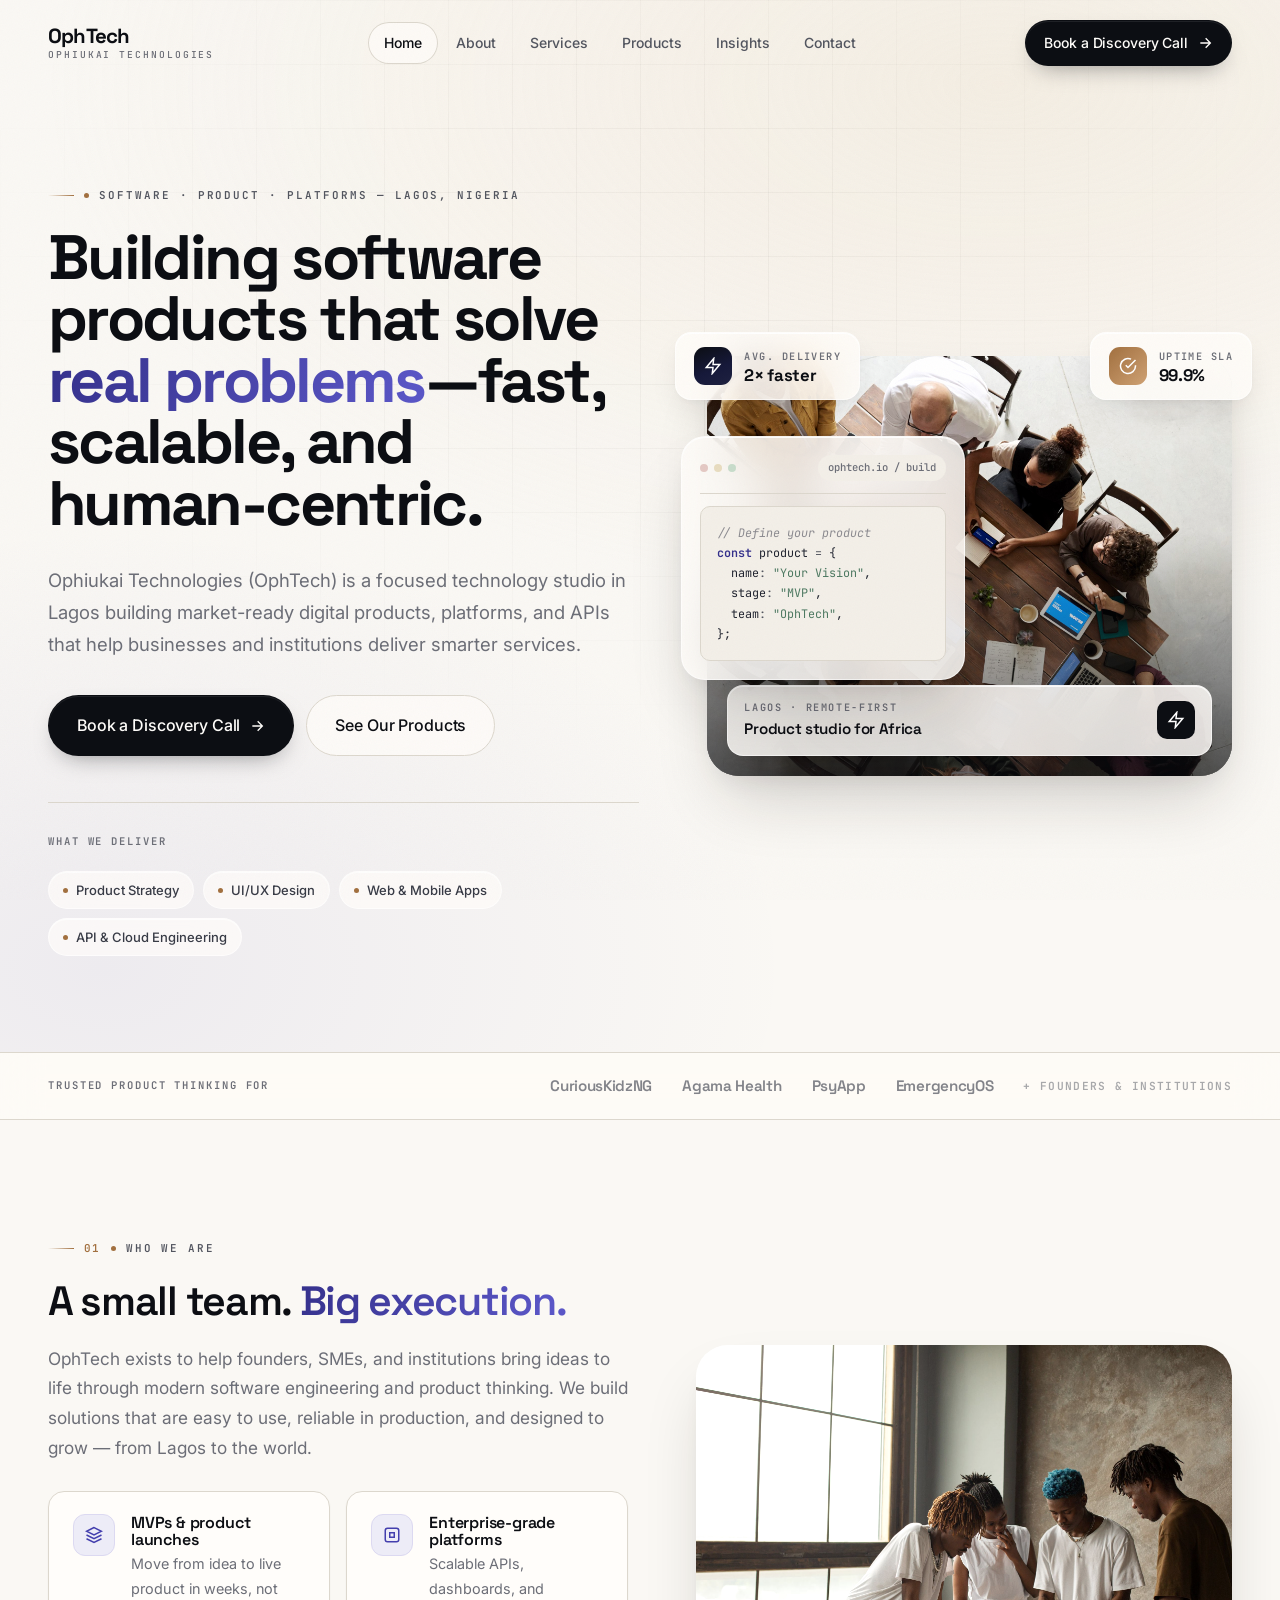
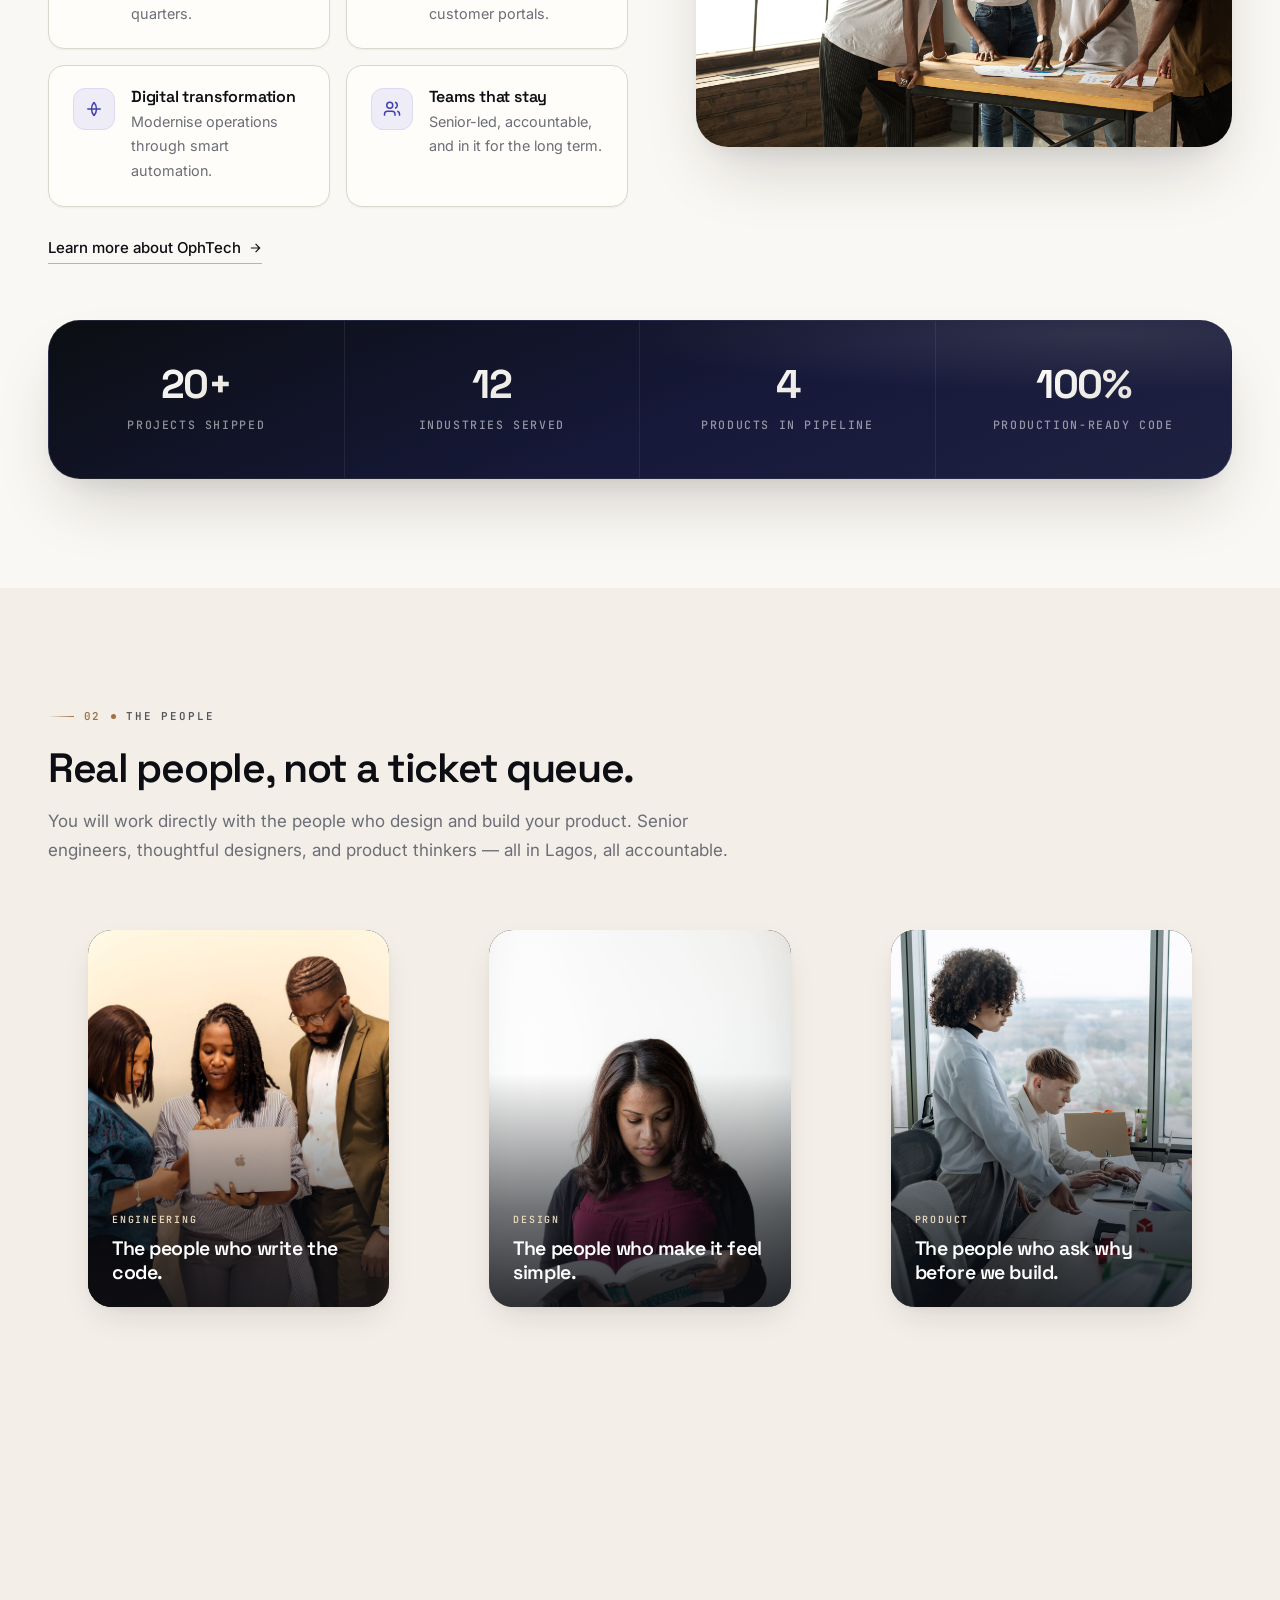
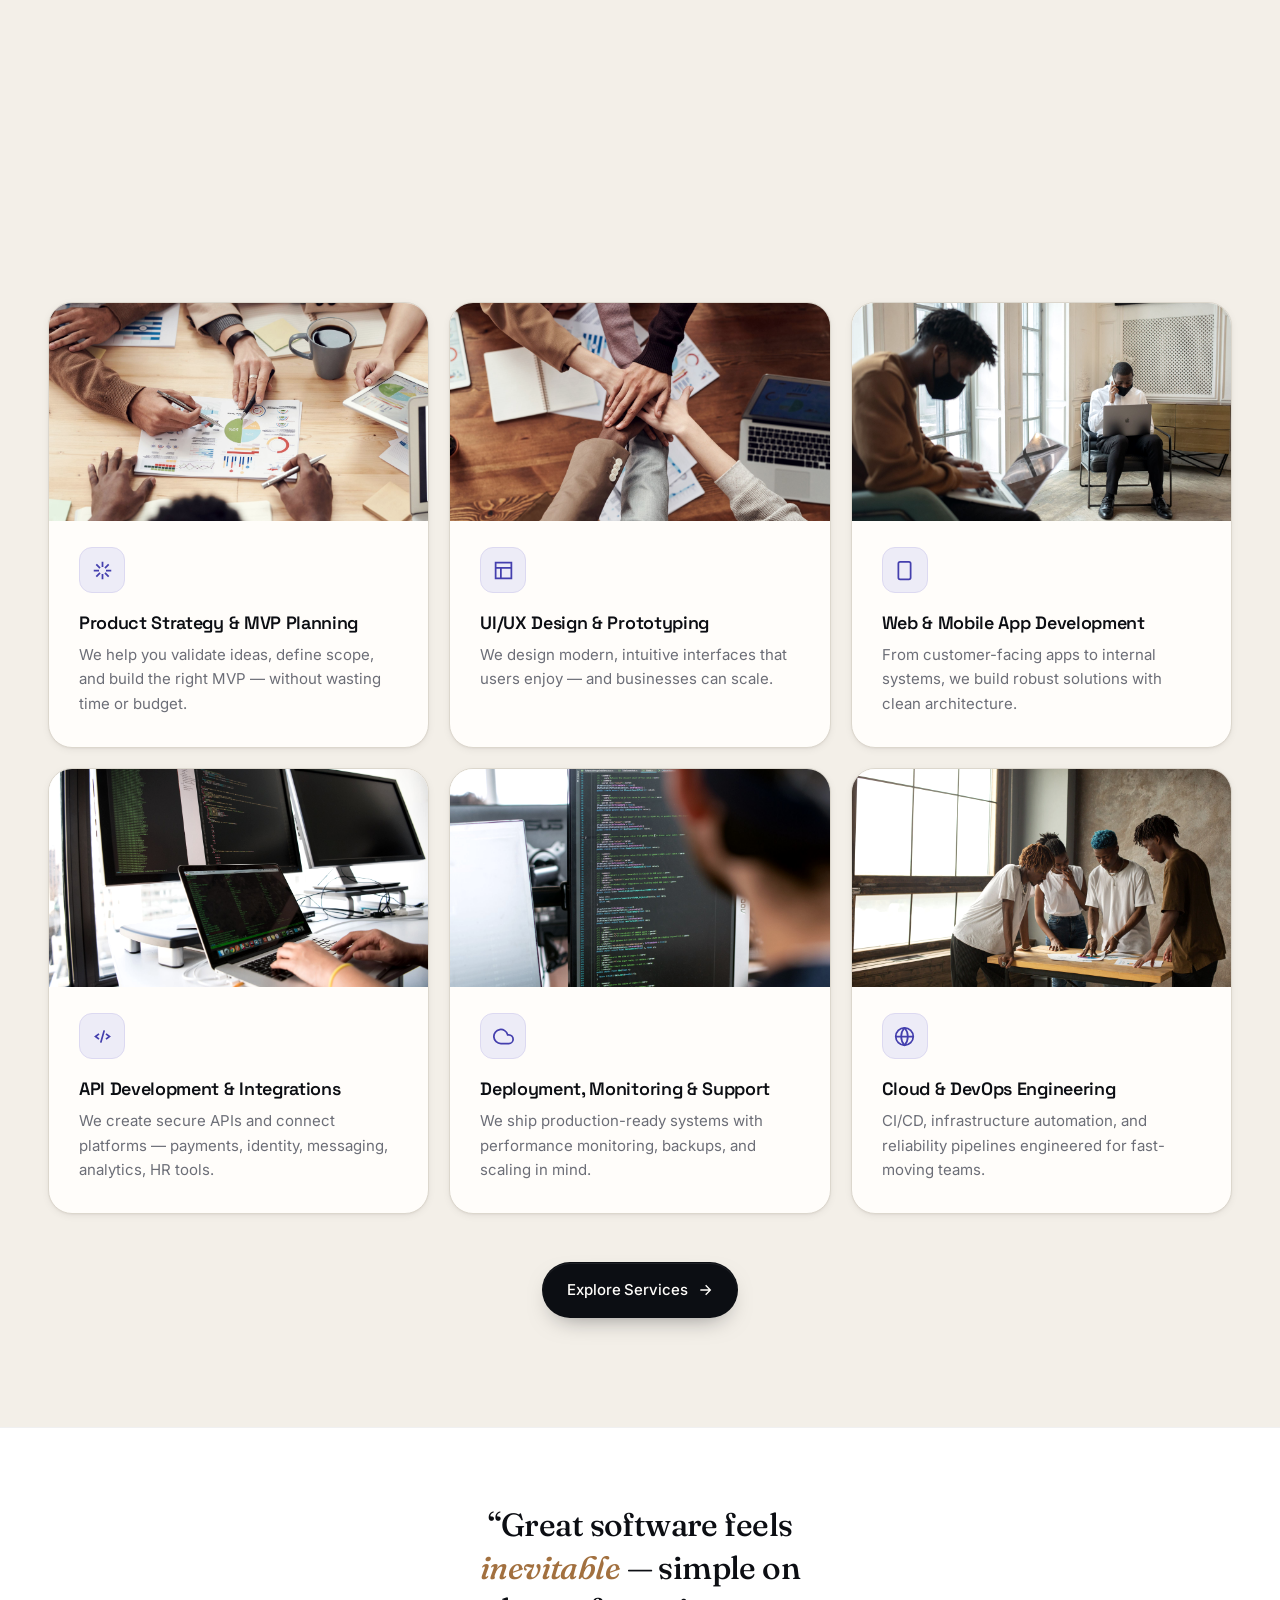
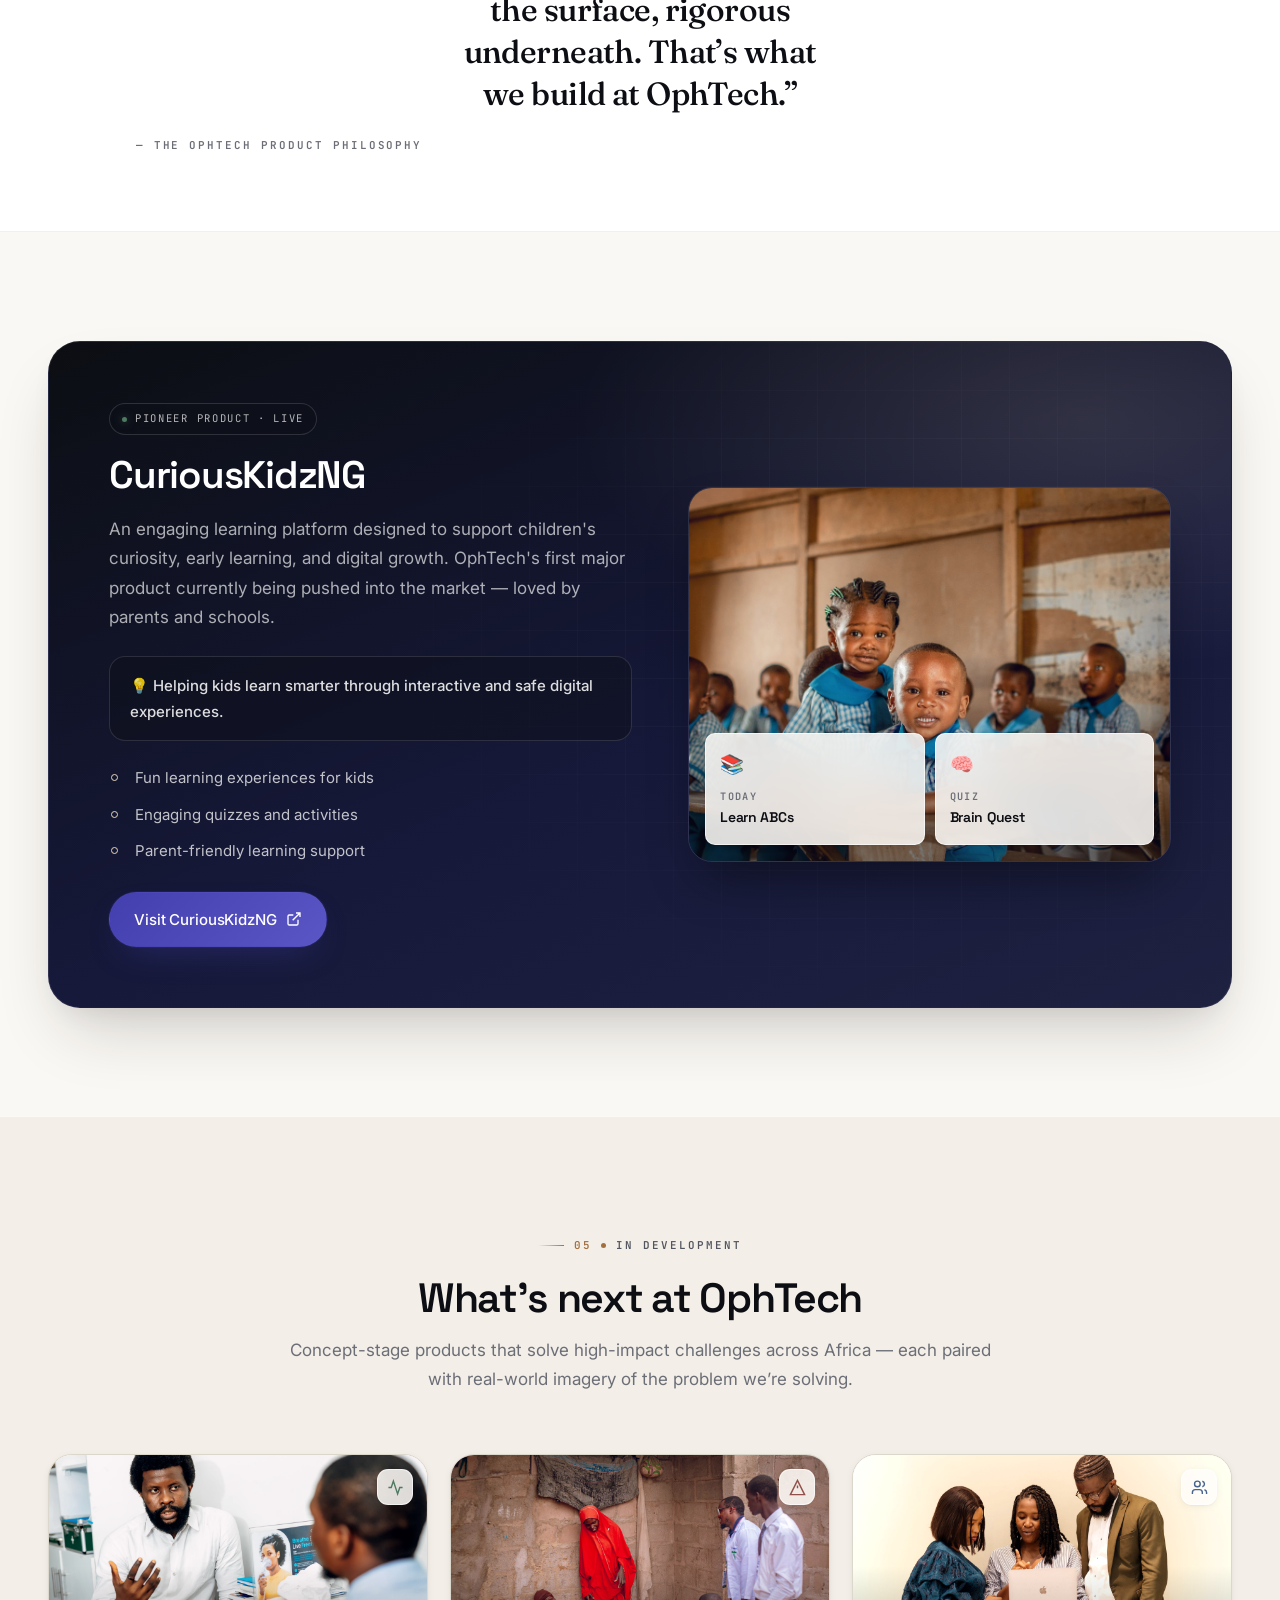
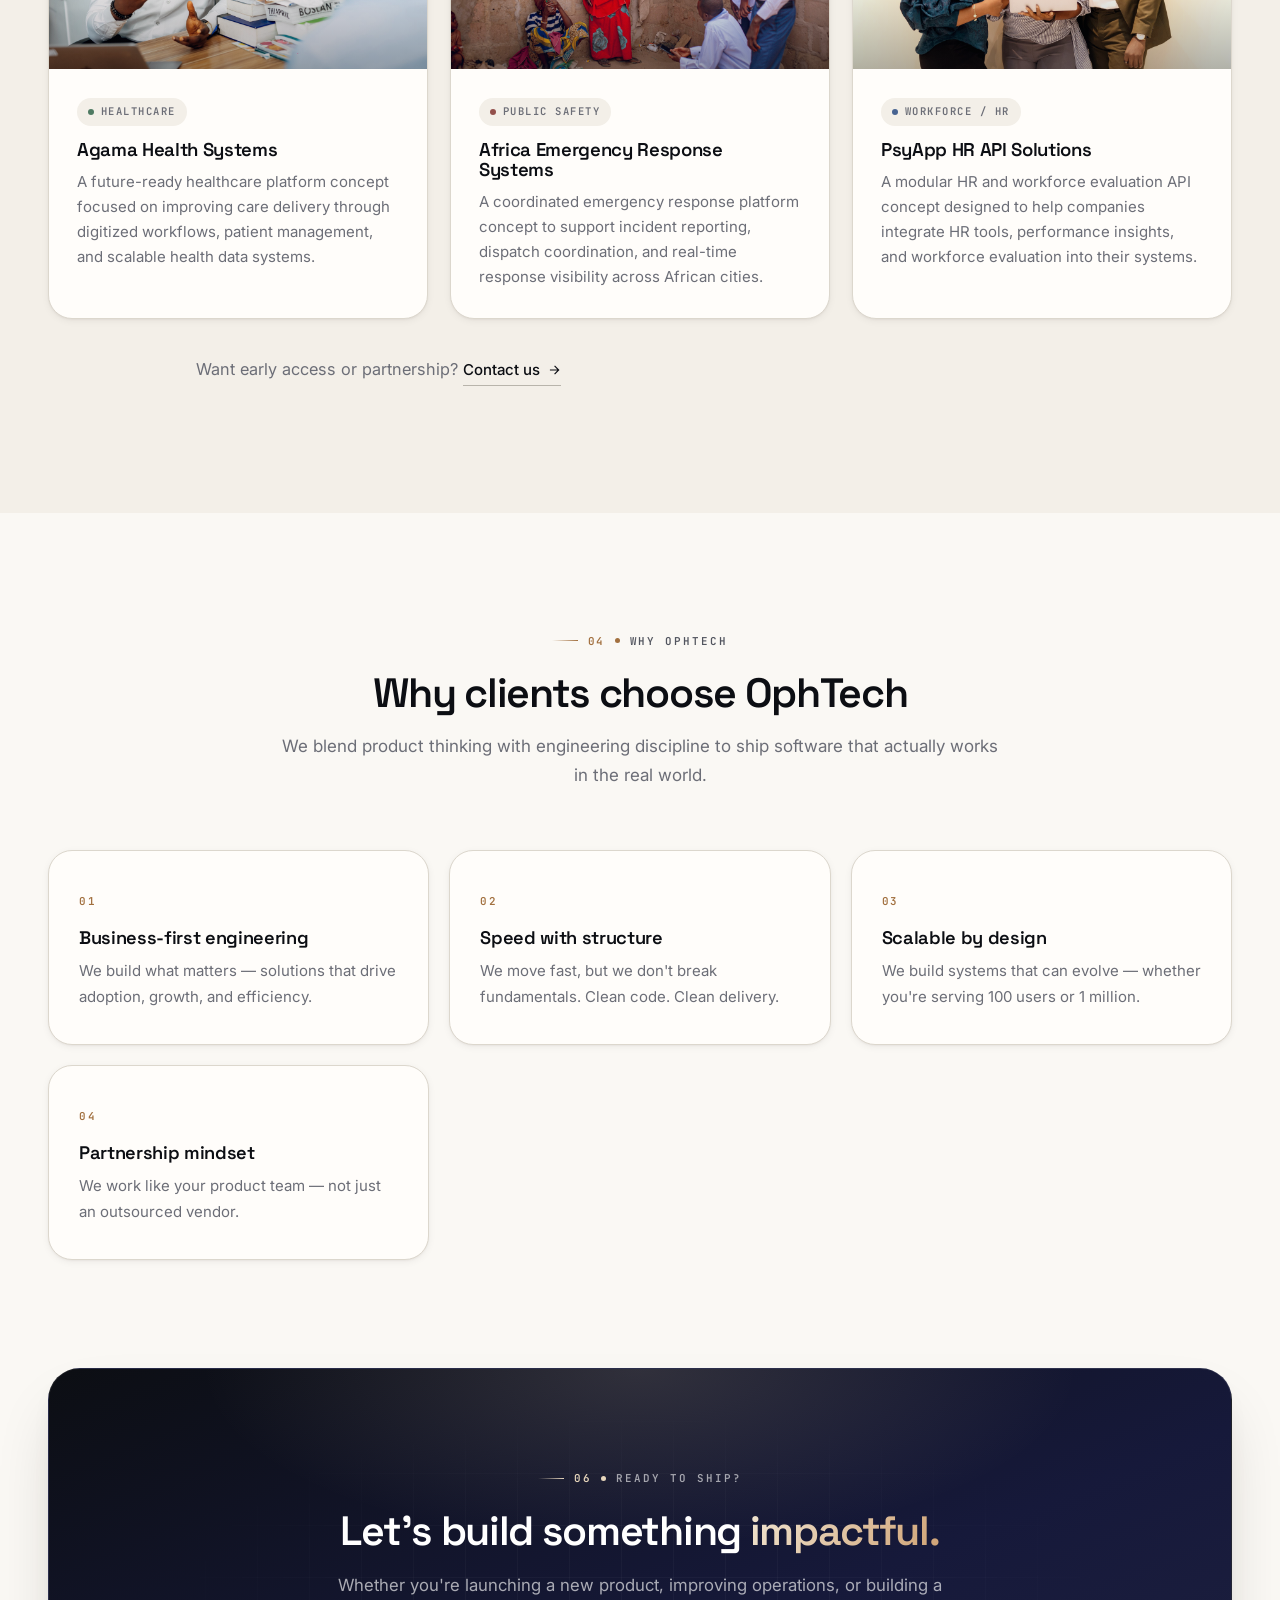
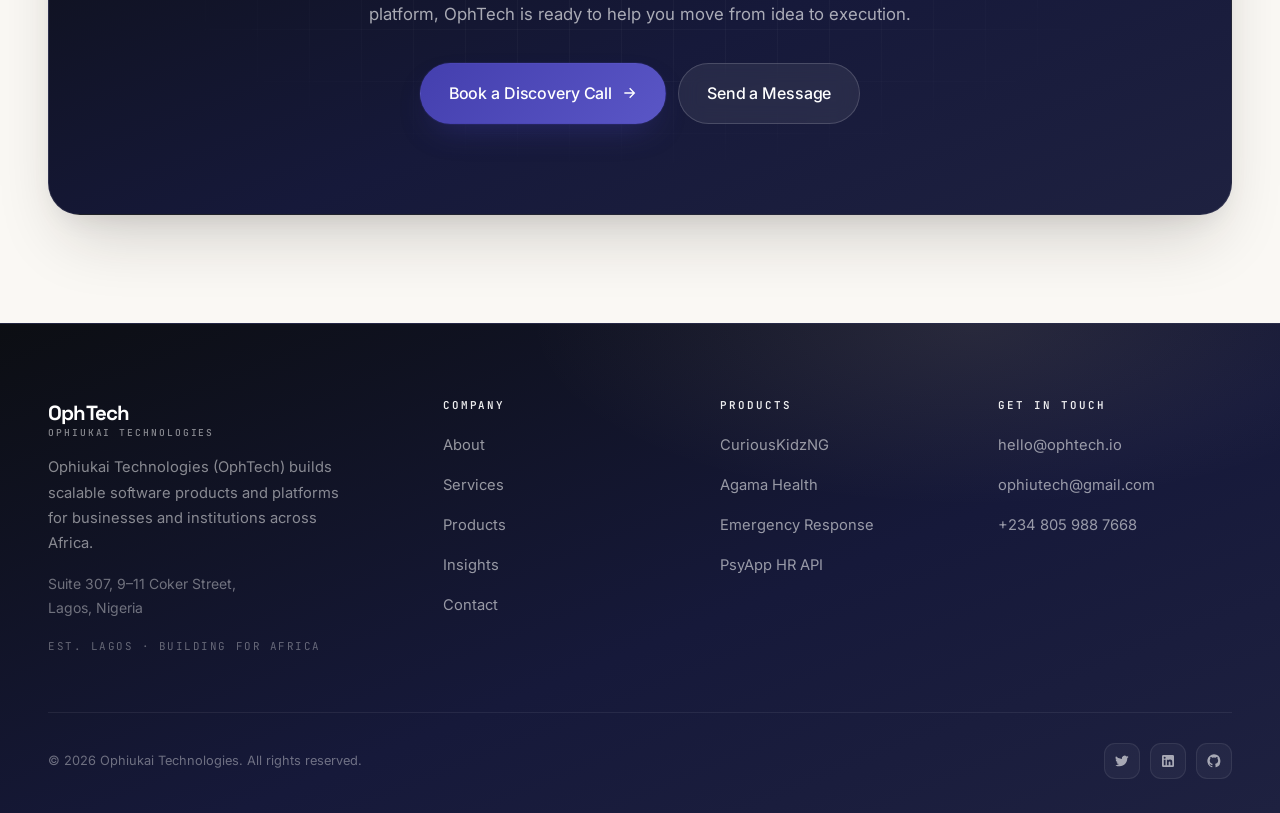
==== commit d6f6ccc8: "Design v3 Warm Ink: restrained palette, tokenised glass, grain, human-centric section, verified Afri" ====
--- a/index.html
+++ b/index.html
@@ -11,6 +11,8 @@
 <link rel="stylesheet" href="styles.css" />
 </head>
 <body>
+
+<div class="grain" aria-hidden="true"></div>
 
 <!-- Navigation -->
 <div class="nav-wrapper" id="navWrapper">
@@ -77,7 +79,7 @@
 
     <div class="hero-visual reveal">
       <div class="hero-media">
-        <img src="assets/img/african/african-team-lagos-1.jpg" alt="Premium technology workspace — OphTech builds scalable products" width="800" height="640" fetchpriority="high" />
+        <img src="assets/img/african/african-developer-team.jpg" alt="Ophiukai Technologies engineers collaborating in the Lagos studio" width="800" height="640" fetchpriority="high" />
         <div class="hero-media-overlay"></div>
         <div class="hero-media-caption">
           <div>
@@ -137,7 +139,7 @@
   <div class="container">
     <div class="split-media reveal">
       <div>
-        <span class="eyebrow"><span class="dot"></span> Who we are</span>
+        <span class="eyebrow"><span class="n">01</span> <span class="dot"></span> Who we are</span>
         <h2>A small team. <span class="text-gradient">Big execution.</span></h2>
         <p style="font-size:1.08rem; margin-top:16px;">OphTech exists to help founders, SMEs, and institutions bring ideas to life through modern software engineering and product thinking. We build solutions that are easy to use, reliable in production, and designed to grow — from Lagos to the world.</p>
         <div class="values-grid" style="margin-top:28px;">
@@ -173,7 +175,7 @@
         <a href="about.html" class="link-arrow" style="margin-top:28px;display:inline-flex;">Learn more about OphTech <svg viewBox="0 0 24 24" fill="none" stroke="currentColor" stroke-width="2"><path d="M5 12h14M13 5l7 7-7 7"/></svg></a>
       </div>
       <div class="split-media-img">
-        <img src="assets/img/african/african-team-lagos-2.jpg" alt="OphTech team — diverse African product team collaborating" loading="lazy" width="800" height="640" />
+        <img src="assets/img/african/african-black-coworkers.jpg" alt="OphTech product team reviewing work together" loading="lazy" width="800" height="640" />
       </div>
     </div>
     <!-- Stats -->
@@ -186,18 +188,55 @@
   </div>
 </section>
 
+<!-- THE PEOPLE — human centric -->
+<section class="section section-shell">
+  <div class="container">
+    <div class="section-title left reveal">
+      <span class="eyebrow"><span class="n">02</span> <span class="dot"></span> The people</span>
+      <h2>Real people, not a ticket queue.</h2>
+      <p>You will work directly with the people who design and build your product. Senior engineers, thoughtful designers, and product thinkers — all in Lagos, all accountable.</p>
+    </div>
+
+    <div class="people-grid reveal-stagger">
+      <figure class="people-tile">
+        <img src="assets/img/african/african-team-lagos-1.jpg" alt="OphTech engineers with a laptop in the Lagos office" loading="lazy" width="600" height="800" />
+        <figcaption>
+          <div class="role">Engineering</div>
+          <p class="who">The people who write the code.</p>
+        </figcaption>
+      </figure>
+      <figure class="people-tile">
+        <img src="assets/img/african/african-dev-thinking.jpg" alt="OphTech designer shaping a product interface" loading="lazy" width="600" height="800" />
+        <figcaption>
+          <div class="role">Design</div>
+          <p class="who">The people who make it feel simple.</p>
+        </figcaption>
+      </figure>
+      <figure class="people-tile">
+        <img src="assets/img/african/african-woman-afro-laptop.jpg" alt="OphTech product team planning at a laptop" loading="lazy" width="600" height="800" />
+        <figcaption>
+          <div class="role">Product</div>
+          <p class="who">The people who ask why before we build.</p>
+        </figcaption>
+      </figure>
+    </div>
+
+    <p class="people-note reveal">We are deliberately small. The person you meet in the discovery call is the person writing your code — and the person who answers when something needs fixing.</p>
+  </div>
+</section>
+
 <!-- SERVICES — premium image cards -->
-<section class="section" style="background:var(--cream);">
+<section class="section section-shell">
   <div class="container">
     <div class="section-title reveal">
-      <span class="eyebrow"><span class="dot"></span> What we do</span>
+      <span class="eyebrow"><span class="n">03</span> <span class="dot"></span> What we do</span>
       <h2>End-to-end product engineering.</h2>
-      <p>From idea validation to production deployment — OphTech helps you ship the right thing, the right way. Every image below is a real 4K capture of the work we do.</p>
+      <p>From idea validation to production deployment — OphTech helps you ship the right thing, the right way.</p>
     </div>
 
     <div class="feature-grid reveal-stagger">
       <div class="feature-card has-media">
-        <div class="fc-media"><img src="assets/img/african/african-black-coworkers.jpg" alt="Product strategy workshop — whiteboard planning" loading="lazy" /></div>
+        <div class="fc-media"><img src="assets/img/african/african-team-standup.jpg" alt="Product strategy session over printed analytics" loading="lazy" /></div>
         <div class="fc-body">
           <div class="ico"><svg viewBox="0 0 24 24" fill="none" stroke="currentColor" stroke-width="2"><path d="M12 2v6M12 22v-6M4.93 4.93l4.24 4.24M14.83 14.83l4.24 4.24M2 12h6M22 12h-6M4.93 19.07l4.24-4.24M14.83 9.17l4.24-4.24"/></svg></div>
           <h3>Product Strategy &amp; MVP Planning</h3>
@@ -205,7 +244,7 @@
         </div>
       </div>
       <div class="feature-card has-media">
-        <div class="fc-media"><img src="assets/img/african/african-woman-afro-laptop.jpg" alt="UI/UX design — designer crafting interfaces" loading="lazy" /></div>
+        <div class="fc-media"><img src="assets/img/african/african-desk-portrait.jpg" alt="Design team aligning on product decisions" loading="lazy" /></div>
         <div class="fc-body">
           <div class="ico"><svg viewBox="0 0 24 24" fill="none" stroke="currentColor" stroke-width="2"><path d="M3 3h18v18H3z"/><path d="M3 9h18M9 21V9"/></svg></div>
           <h3>UI/UX Design &amp; Prototyping</h3>
@@ -213,7 +252,7 @@
         </div>
       </div>
       <div class="feature-card has-media">
-        <div class="fc-media"><img src="assets/img/african/african-men-laptops.jpg" alt="Web and mobile app — premium device mockup" loading="lazy" /></div>
+        <div class="fc-media"><img src="assets/img/african/african-men-laptops.jpg" alt="Web and mobile app build in progress" loading="lazy" /></div>
         <div class="fc-body">
           <div class="ico"><svg viewBox="0 0 24 24" fill="none" stroke="currentColor" stroke-width="2"><rect x="5" y="2" width="14" height="20" rx="2"/><path d="M12 18h.01"/></svg></div>
           <h3>Web &amp; Mobile App Development</h3>
@@ -221,7 +260,7 @@
         </div>
       </div>
       <div class="feature-card has-media">
-        <div class="fc-media"><img src="assets/img/african/african-developer-team.jpg" alt="API development — code and integrations" loading="lazy" /></div>
+        <div class="fc-media"><img src="assets/img/african/african-collab-office.jpg" alt="API and integration engineering across multiple screens" loading="lazy" /></div>
         <div class="fc-body">
           <div class="ico"><svg viewBox="0 0 24 24" fill="none" stroke="currentColor" stroke-width="2"><path d="M8 9l-4 3 4 3M16 9l4 3-4 3M14 5l-4 14"/></svg></div>
           <h3>API Development &amp; Integrations</h3>
@@ -229,7 +268,7 @@
         </div>
       </div>
       <div class="feature-card has-media">
-        <div class="fc-media"><img src="assets/img/african/african-woman-man-office.jpg" alt="Cloud and DevOps — infrastructure" loading="lazy" /></div>
+        <div class="fc-media"><img src="assets/img/african/african-dev-portrait.jpg" alt="Deployment, monitoring and support work" loading="lazy" /></div>
         <div class="fc-body">
           <div class="ico"><svg viewBox="0 0 24 24" fill="none" stroke="currentColor" stroke-width="2"><path d="M18 10h-1.26A8 8 0 109 20h9a5 5 0 000-10z"/></svg></div>
           <h3>Deployment, Monitoring &amp; Support</h3>
@@ -237,7 +276,7 @@
         </div>
       </div>
       <div class="feature-card has-media">
-        <div class="fc-media"><img src="assets/img/african/african-startup-team.jpg" alt="Dashboard analytics — data visualization" loading="lazy" /></div>
+        <div class="fc-media"><img src="assets/img/african/african-black-coworkers.jpg" alt="Cloud and DevOps engineering collaboration" loading="lazy" /></div>
         <div class="fc-body">
           <div class="ico"><svg viewBox="0 0 24 24" fill="none" stroke="currentColor" stroke-width="2"><circle cx="12" cy="12" r="10"/><path d="M2 12h20M12 2a15 15 0 010 20M12 2a15 15 0 000 20"/></svg></div>
           <h3>Cloud &amp; DevOps Engineering</h3>
@@ -256,7 +295,7 @@
 <section class="section-tight" style="background:#fff; border-top:1px solid rgba(8,11,24,0.06); border-bottom:1px solid rgba(8,11,24,0.06);">
   <div class="container reveal">
     <blockquote class="editorial-quote">“Great software feels <em>inevitable</em> — simple on the surface, rigorous underneath. That’s what we build at OphTech.”</blockquote>
-    <p style="text-align:center; margin-top:18px; font-family:var(--font-mono); font-size:0.72rem; letter-spacing:0.14em; text-transform:uppercase; color:var(--ink-300); font-weight:600;">— The OphTech product philosophy</p>
+    <p class="quote-attr">— The OphTech product philosophy</p>
   </div>
 </section>
 
@@ -277,7 +316,7 @@
         <a href="https://curiouskidzng.com" target="_blank" rel="noopener" class="btn btn-brand">Visit CuriousKidzNG <svg viewBox="0 0 24 24" fill="none" stroke="currentColor" stroke-width="2"><path d="M18 13v6a2 2 0 01-2 2H5a2 2 0 01-2-2V8a2 2 0 012-2h6M15 3h6v6M10 14L21 3"/></svg></a>
       </div>
       <div class="product-visual">
-        <img src="assets/img/african/african-nigerian-classroom.jpg" alt="CuriousKidzNG — children learning with tablet" loading="lazy" />
+        <img src="assets/img/african/african-nigerian-classroom.jpg" alt="CuriousKidzNG - pupils learning in a Nigerian classroom" loading="lazy" />
         <div class="product-visual-overlay"></div>
         <div class="pv-float">
           <div class="pv-tile">
@@ -301,17 +340,17 @@
 </section>
 
 <!-- FUTURE PIPELINE — with 4K images -->
-<section class="section" style="background:var(--cream);">
+<section class="section section-shell">
   <div class="container">
     <div class="section-title reveal">
-      <span class="eyebrow"><span class="dot"></span> In development</span>
+      <span class="eyebrow"><span class="n">05</span> <span class="dot"></span> In development</span>
       <h2>What's next at OphTech</h2>
       <p>Concept-stage products that solve high-impact challenges across Africa — each paired with real-world imagery of the problem we’re solving.</p>
     </div>
 
     <div class="pipeline-grid reveal-stagger">
       <div class="pipeline-card pl-green">
-        <div class="pc-media"><img src="assets/img/african/african-doctor-lagos.jpg" alt="Agama Health — healthcare technology" loading="lazy" /><div class="icon-bg" style="color:#10B981;"><svg viewBox="0 0 24 24" fill="none" stroke="currentColor" stroke-width="2"><path d="M22 12h-4l-3 9L9 3l-3 9H2"/></svg></div></div>
+        <div class="pc-media"><img src="assets/img/african/african-doctor-lagos.jpg" alt="Agama Health - care delivery across Lagos clinics" loading="lazy" /><div class="icon-bg" style="color:var(--ok);"><svg viewBox="0 0 24 24" fill="none" stroke="currentColor" stroke-width="2"><path d="M22 12h-4l-3 9L9 3l-3 9H2"/></svg></div></div>
         <div class="pc-body">
           <span class="pl-tag"><span class="dot"></span> Healthcare</span>
           <h3>Agama Health Systems</h3>
@@ -319,7 +358,7 @@
         </div>
       </div>
       <div class="pipeline-card pl-red">
-        <div class="pc-media"><img src="assets/img/african/african-team-lagos-1.jpg" alt="Emergency response — city aerial view" loading="lazy" /><div class="icon-bg" style="color:#EF4444;"><svg viewBox="0 0 24 24" fill="none" stroke="currentColor" stroke-width="2"><path d="M12 2L2 22h20L12 2z"/><path d="M12 9v4M12 17h.01"/></svg></div></div>
+        <div class="pc-media"><img src="assets/img/african/african-healthcare-rural.jpg" alt="Africa Emergency Response - coordinated field response" loading="lazy" /><div class="icon-bg" style="color:var(--hot);"><svg viewBox="0 0 24 24" fill="none" stroke="currentColor" stroke-width="2"><path d="M12 2L2 22h20L12 2z"/><path d="M12 9v4M12 17h.01"/></svg></div></div>
         <div class="pc-body">
           <span class="pl-tag"><span class="dot"></span> Public Safety</span>
           <h3>Africa Emergency Response Systems</h3>
@@ -327,7 +366,7 @@
         </div>
       </div>
       <div class="pipeline-card pl-blue">
-        <div class="pc-media"><img src="assets/img/african/african-black-coworkers.jpg" alt="Workforce HR — team collaboration" loading="lazy" /><div class="icon-bg" style="color:#3B82F6;"><svg viewBox="0 0 24 24" fill="none" stroke="currentColor" stroke-width="2"><path d="M16 21v-2a4 4 0 00-4-4H6a4 4 0 00-4 4v2"/><circle cx="9" cy="7" r="4"/><path d="M22 21v-2a4 4 0 00-3-3.87M16 3.13a4 4 0 010 7.75"/></svg></div></div>
+        <div class="pc-media"><img src="assets/img/african/african-team-lagos-1.jpg" alt="PsyApp HR API - workforce technology" loading="lazy" /><div class="icon-bg" style="color:var(--cool);"><svg viewBox="0 0 24 24" fill="none" stroke="currentColor" stroke-width="2"><path d="M16 21v-2a4 4 0 00-4-4H6a4 4 0 00-4 4v2"/><circle cx="9" cy="7" r="4"/><path d="M22 21v-2a4 4 0 00-3-3.87M16 3.13a4 4 0 010 7.75"/></svg></div></div>
         <div class="pc-body">
           <span class="pl-tag"><span class="dot"></span> Workforce / HR</span>
           <h3>PsyApp HR API Solutions</h3>
@@ -344,7 +383,7 @@
 <section class="section">
   <div class="container">
     <div class="section-title reveal">
-      <span class="eyebrow"><span class="dot"></span> Why OphTech</span>
+      <span class="eyebrow"><span class="n">04</span> <span class="dot"></span> Why OphTech</span>
       <h2>Why clients choose OphTech</h2>
       <p>We blend product thinking with engineering discipline to ship software that actually works in the real world.</p>
     </div>
@@ -378,8 +417,8 @@
 <section class="section" style="padding-top:0;">
   <div class="container">
     <div class="cta-section reveal">
-      <span class="eyebrow" style="background:rgba(255,255,255,0.08);border-color:rgba(255,255,255,0.14);color:#A5B4FC;"><span class="dot"></span> Ready to ship?</span>
-      <h2>Let's build something <span style="background:linear-gradient(135deg,#A5B4FC,#67E8F9);-webkit-background-clip:text;background-clip:text;color:transparent;">impactful.</span></h2>
+      <span class="eyebrow on-dark"><span class="n">06</span> <span class="dot"></span> Ready to ship?</span>
+      <h2>Let's build something <span class="accent-warm">impactful.</span></h2>
       <p>Whether you're launching a new product, improving operations, or building a platform, OphTech is ready to help you move from idea to execution.</p>
       <div class="ctas">
         <a href="contact.html" class="btn btn-brand btn-lg">Book a Discovery Call <svg viewBox="0 0 24 24" fill="none" stroke="currentColor" stroke-width="2"><path d="M5 12h14M13 5l7 7-7 7"/></svg></a>
--- a/styles.css
+++ b/styles.css
@@ -1,98 +1,128 @@
 /* =========================================================
-   OPHTECH — Premium Design System v2
-   Ophiukai Technologies — Luxury Editorial × Tech
-   Crafted for 4K, glass, grain, and quiet luxury
+   OPHTECH — Design System v3 · "Warm Ink"
+   Ophiukai Technologies
+   Warm neutrals · restrained colour · glass surfaces · grain
    ========================================================= */
 
 :root {
-  /* Ink — richer, warmer black */
-  --ink-900: #080B18;
-  --ink-900-soft: #0B0F24;
-  --ink-800: #12172D;
-  --ink-700: #1A2140;
-  --ink-600: #232E52;
-  --ink-500: #2E3A5E;
-  --ink-400: #5A6885;
-  --ink-300: #8E9DB8;
-  --ink-200: #C5D0E0;
-  --ink-100: #E6EAF2;
-  --ink-50:  #F1F3F8;
-  --paper:   #FFFFFF;
-  --canvas:  #F7F8FB;
-  --cream:   #FCFCF9;
-  --tint:    #F4F1FF;
-
-  /* Accent — refined indigo / cyan with gold highlight */
-  --brand-500: #6366F1;
-  --brand-600: #4F46E5;
-  --brand-700: #4338CA;
-  --cyan-500:  #06B6D4;
-  --cyan-600:  #0891B2;
-  --teal-500:  #14B8A6;
-  --amber-500: #F59E0B;
-  --gold-500:  #C9A86A;
-  --gold-600:  #B89455;
-  --pink-500:  #EC4899;
-  --green-500: #10B981;
-
-  --gradient-brand: linear-gradient(135deg, #6366F1 0%, #06B6D4 100%);
-  --gradient-gold: linear-gradient(135deg, #C9A86A 0%, #E8C999 100%);
-  --gradient-mesh: radial-gradient(at 12% 18%, rgba(99,102,241,0.30) 0px, transparent 55%),
-                   radial-gradient(at 88% 12%, rgba(6,182,212,0.24) 0px, transparent 50%),
-                   radial-gradient(at 70% 88%, rgba(236,72,153,0.14) 0px, transparent 55%),
-                   radial-gradient(at 12% 92%, rgba(20,184,166,0.16) 0px, transparent 50%);
-  --gradient-text: linear-gradient(135deg, #6366F1 0%, #06B6D4 50%, #14B8A6 100%);
-  --gradient-ink: linear-gradient(135deg, #080B18 0%, #1A2140 100%);
-
-  /* Shadows — softer, more diffused, luxury */
-  --shadow-xs: 0 1px 2px rgba(8, 11, 24, 0.04);
-  --shadow-sm: 0 1px 3px rgba(8, 11, 24, 0.06), 0 1px 2px rgba(8, 11, 24, 0.04);
-  --shadow-md: 0 8px 32px -12px rgba(8, 11, 24, 0.12), 0 2px 8px rgba(8, 11, 24, 0.06);
-  --shadow-lg: 0 32px 64px -16px rgba(8, 11, 24, 0.20), 0 12px 24px -8px rgba(8, 11, 24, 0.10);
-  --shadow-xl: 0 40px 80px -20px rgba(8, 11, 24, 0.24), 0 16px 32px -12px rgba(8, 11, 24, 0.12);
-  --shadow-glow: 0 0 0 1px rgba(99, 102, 241, 0.10), 0 16px 48px -12px rgba(99, 102, 241, 0.32);
-  --shadow-card: 0 1px 0 rgba(255,255,255,0.8) inset, 0 8px 32px -16px rgba(8,11,24,0.10);
-
-  /* Radius */
-  --r-sm: 8px;
-  --r-md: 12px;
-  --r-lg: 18px;
-  --r-xl: 24px;
-  --r-2xl: 32px;
+  /* ── Surfaces · warm neutrals ─────────────────────────── */
+  --bone:  #FAF8F4;
+  --shell: #F3EFE8;
+  --sand:  #EDE8DF;
+  --card:  #FFFDFA;
+  --paper: #FFFDFA;
+  --canvas: #F3EFE8;
+  --cream: #FAF8F4;
+
+  /* ── Ink · warm neutral scale ─────────────────────────── */
+  --ink-900: #0C0E13;
+  --ink-800: #15171E;
+  --ink-700: #212430;
+  --ink-600: #383B46;
+  --ink-500: #52555F;
+  --ink-400: #6C6E77;
+  --ink-300: #8C8B90;
+  --ink-200: #B8B4AB;
+  --ink-100: #DCD7CD;
+  --ink-50:  #EEEAE1;
+
+  /* ── Brand · a single hue ─────────────────────────────── */
+  --navy:      #141936;
+  --brand-050: #EDECF7;
+  --brand-100: #DCD9F1;
+  --brand-200: #C3C0EA;
+  --brand-500: #5A56C6;
+  --brand-600: #443FAE;
+  --brand-700: #35318C;
+
+  /* ── Warm accent · used sparingly ────────────────────── */
+  --copper:      #A2703F;
+  --copper-soft: #CFA274;
+  --champagne:   #E7D6BC;
+
+  /* ── Semantics · desaturated ─────────────────────────── */
+  --ok:   #4E7A62;
+  --warn: #96683A;
+  --hot:  #93504B;
+  --cool: #476391;
+
+  /* ── Signature gradients · only two ──────────────────── */
+  --grad-ink: linear-gradient(158deg, #0C0E13 0%, #16193A 58%, #1E2140 100%);
+  --grad-brand: linear-gradient(135deg, #443FAE 0%, #5A56C6 100%);
+  --grad-champagne: linear-gradient(118deg, #F0E4D0 0%, #CFA274 100%);
+
+  /* ── Glass system ────────────────────────────────────── */
+  --glass-blur: saturate(150%) blur(22px);
+  --glass-1: rgba(255, 253, 250, 0.50);
+  --glass-2: rgba(255, 253, 250, 0.70);
+  --glass-3: rgba(255, 253, 250, 0.86);
+  --glass-dark: rgba(14, 16, 26, 0.46);
+  --glass-brd: rgba(255, 255, 255, 0.62);
+  --glass-brd-soft: rgba(255, 255, 255, 0.34);
+
+  /* ── Shadows · 4 levels, warm tinted ─────────────────── */
+  --sh-1: 0 1px 2px rgba(28, 24, 18, 0.05);
+  --sh-2: 0 2px 10px -2px rgba(28, 24, 18, 0.09), 0 1px 2px rgba(28, 24, 18, 0.04);
+  --sh-3: 0 14px 34px -10px rgba(28, 24, 18, 0.14), 0 3px 10px -3px rgba(28, 24, 18, 0.06);
+  --sh-4: 0 34px 68px -18px rgba(28, 24, 18, 0.20), 0 12px 28px -12px rgba(28, 24, 18, 0.10);
+
+  /* ── Radii · 4 only ─────────────────────────────────── */
+  --r-sm: 10px;
+  --r-md: 16px;
+  --r-lg: 24px;
+  --r-xl: 32px;
   --r-full: 999px;
 
-  /* Type — editorial luxury */
+  /* ── Type ────────────────────────────────────────────── */
   --font-display: 'Space Grotesk', 'Inter', system-ui, -apple-system, sans-serif;
   --font-body: 'Inter', system-ui, -apple-system, BlinkMacSystemFont, 'Segoe UI', Roboto, sans-serif;
   --font-mono: 'JetBrains Mono', ui-monospace, SFMono-Regular, Menlo, monospace;
   --font-serif: 'Fraunces', 'Cormorant Garamond', Georgia, serif;
-
-  /* Layout */
+  --measure: 66ch;
+
+  /* ── Layout ──────────────────────────────────────────── */
   --container: 1240px;
   --container-wide: 1360px;
   --gutter: 28px;
 
-  /* Motion */
+  /* ── Motion ──────────────────────────────────────────── */
   --ease: cubic-bezier(0.16, 1, 0.3, 1);
-  --ease-in: cubic-bezier(0.4, 0, 1, 1);
   --ease-out: cubic-bezier(0.22, 1, 0.36, 1);
-}
-
+
+  /* legacy aliases kept so existing markup never breaks */
+  --ink-900-soft: #10121C;
+  --gradient-text: var(--grad-champagne);
+  --gradient-brand: var(--grad-brand);
+  --shadow-xs: var(--sh-1);
+  --shadow-sm: var(--sh-2);
+  --shadow-md: var(--sh-3);
+  --shadow-lg: var(--sh-4);
+  --shadow-xl: var(--sh-4);
+  --shadow-card: var(--sh-2);
+  --shadow-glow: 0 0 0 1px rgba(68, 63, 174, 0.14), 0 16px 44px -14px rgba(68, 63, 174, 0.34);
+  --r-2xl: var(--r-xl);
+}
+
+/* =========================================================
+   RESET / BASE
+   ========================================================= */
 * { box-sizing: border-box; }
 *::before, *::after { box-sizing: border-box; }
 
-html { scroll-behavior: smooth; -webkit-text-size-adjust: 100%; }
+html { scroll-behavior: smooth; -webkit-text-size-adjust: 100%; max-width: 100%; overflow-x: clip; }
+
 body {
   margin: 0;
   font-family: var(--font-body);
-  font-size: 16px;
-  line-height: 1.65;
-  color: var(--ink-800);
-  background: var(--paper);
+  font-size: 17px;
+  line-height: 1.7;
+  color: var(--ink-700);
+  background: var(--bone);
   -webkit-font-smoothing: antialiased;
   -moz-osx-font-smoothing: grayscale;
   text-rendering: optimizeLegibility;
-  font-feature-settings: "ss01" 1, "ss02" 1, "cv01" 1;
+  overflow-x: clip;
+  max-width: 100%;
 }
 
 img, svg, video { display: block; max-width: 100%; }
@@ -102,102 +132,193 @@
 h1, h2, h3, h4, h5 {
   font-family: var(--font-display);
   font-weight: 600;
-  letter-spacing: -0.02em;
-  line-height: 1.1;
+  letter-spacing: -0.022em;
+  line-height: 1.08;
   margin: 0 0 0.5em;
   color: var(--ink-900);
 }
-h1 { font-size: clamp(2.6rem, 5vw, 4.25rem); letter-spacing: -0.045em; line-height: 0.95; font-weight: 700; }
-h2 { font-size: clamp(2rem, 3.4vw, 2.75rem); letter-spacing: -0.035em; line-height: 1.05; }
-h3 { font-size: clamp(1.25rem, 1.6vw, 1.45rem); letter-spacing: -0.02em; }
-h4 { font-size: 1.125rem; }
-p  { margin: 0 0 1em; color: var(--ink-400); line-height: 1.7; }
-
-::selection { background: rgba(99, 102, 241, 0.18); color: var(--ink-900); }
-
-/* Layout helpers */
+h1 { font-size: clamp(2.5rem, 4.9vw, 4.15rem); letter-spacing: -0.042em; line-height: 0.98; font-weight: 700; }
+h2 { font-size: clamp(1.9rem, 3.2vw, 2.6rem); letter-spacing: -0.032em; line-height: 1.06; font-weight: 600; }
+h3 { font-size: clamp(1.2rem, 1.5vw, 1.38rem); letter-spacing: -0.018em; }
+h4 { font-size: 1.0625rem; letter-spacing: -0.012em; }
+p  { margin: 0 0 1.1em; color: var(--ink-400); line-height: 1.72; max-width: var(--measure); }
+
+::selection { background: rgba(68, 63, 174, 0.14); color: var(--ink-900); }
+
+:focus-visible { outline: 2px solid var(--brand-600); outline-offset: 3px; border-radius: 4px; }
+
+/* =========================================================
+   GRAIN · fixed noise layer, kills banding on large flats
+   ========================================================= */
+.grain {
+  position: fixed;
+  inset: 0;
+  z-index: 900;
+  pointer-events: none;
+  opacity: 0.032;
+  mix-blend-mode: multiply;
+  background-image: url("data:image/svg+xml,%3Csvg xmlns='http://www.w3.org/2000/svg' width='220' height='220'%3E%3Cfilter id='n'%3E%3CfeTurbulence type='fractalNoise' baseFrequency='0.82' numOctaves='4' stitchTiles='stitch'/%3E%3C/filter%3E%3Crect width='220' height='220' filter='url(%23n)'/%3E%3C/svg%3E");
+  background-size: 220px 220px;
+}
+
+/* =========================================================
+   GLASS · tokenised surfaces
+   ========================================================= */
+.glass {
+  background: var(--glass-2);
+  backdrop-filter: var(--glass-blur);
+  -webkit-backdrop-filter: var(--glass-blur);
+  border: 1px solid var(--glass-brd);
+  box-shadow: inset 0 1px 0 rgba(255, 255, 255, 0.75), var(--sh-2);
+}
+.glass-1 { background: var(--glass-1); backdrop-filter: var(--glass-blur); -webkit-backdrop-filter: var(--glass-blur); border: 1px solid var(--glass-brd-soft); box-shadow: inset 0 1px 0 rgba(255,255,255,0.6); }
+.glass-3 { background: var(--glass-3); backdrop-filter: var(--glass-blur); -webkit-backdrop-filter: var(--glass-blur); border: 1px solid var(--glass-brd); box-shadow: inset 0 1px 0 rgba(255,255,255,0.9), var(--sh-3); }
+.glass-dark {
+  background: var(--glass-dark);
+  backdrop-filter: saturate(140%) blur(18px);
+  -webkit-backdrop-filter: saturate(140%) blur(18px);
+  border: 1px solid rgba(255, 255, 255, 0.14);
+  box-shadow: inset 0 1px 0 rgba(255, 255, 255, 0.12);
+}
+
+/* =========================================================
+   LAYOUT
+   ========================================================= */
 .container { max-width: var(--container); margin: 0 auto; padding: 0 var(--gutter); }
 .container-wide { max-width: var(--container-wide); margin: 0 auto; padding: 0 var(--gutter); }
-.section { padding: clamp(72px, 9vw, 128px) 0; position: relative; }
+
+/* Grid/flex children default to min-width:auto, so a wide descendant (a <pre>,
+   a long word) can push a whole track past the viewport. Opt every track out. */
+.hero-inner > *,
+.split-media > *,
+.contact-grid > *,
+.product-featured > *,
+.mv-grid > *,
+.people-grid > *,
+.feature-grid > *,
+.pipeline-grid > *,
+.insight-grid > *,
+.stats-strip > *,
+.footer-grid > *,
+.form-row > * { min-width: 0; }
+.section { padding: clamp(72px, 8.5vw, 124px) 0; position: relative; }
 .section-tight { padding: clamp(48px, 6vw, 80px) 0; }
-.section-cream { background: var(--cream); }
+.section-shell { background: var(--shell); }
+.section-bone { background: var(--bone); }
+.section-ink { background: var(--grad-ink); color: #fff; }
+
+/* Hairline between sections */
+.rule { height: 1px; border: 0; background: var(--ink-100); margin: 0; }
+
+/* ── Eyebrow · editorial hairline + mono caps (no fill) ── */
 .eyebrow {
   display: inline-flex;
   align-items: center;
-  gap: 8px;
+  gap: 10px;
+  flex-wrap: wrap;
+  max-width: 100%;
   font-family: var(--font-mono);
-  font-size: 0.70rem;
+  font-size: 0.68rem;
   font-weight: 600;
-  letter-spacing: 0.14em;
+  letter-spacing: 0.18em;
   text-transform: uppercase;
-  color: var(--brand-600);
-  background: rgba(99, 102, 241, 0.08);
-  padding: 7px 14px;
-  border-radius: var(--r-full);
-  border: 1px solid rgba(99, 102, 241, 0.14);
-  margin-bottom: 20px;
-  backdrop-filter: blur(8px);
-}
-.eyebrow .dot { width: 6px; height: 6px; border-radius: 50%; background: var(--brand-500); box-shadow: 0 0 12px var(--brand-500); }
-.eyebrow.gold { background: rgba(201,168,106,0.10); border-color: rgba(201,168,106,0.22); color: var(--gold-600); }
-.eyebrow.gold .dot { background: var(--gold-500); box-shadow: 0 0 10px var(--gold-500); }
-
-.section-title { max-width: 760px; margin: 0 auto 56px; text-align: center; }
+  color: var(--ink-500);
+  background: none;
+  border: 0;
+  padding: 0;
+  margin-bottom: 22px;
+}
+.eyebrow::before {
+  content: '';
+  width: 26px;
+  height: 1px;
+  background: linear-gradient(90deg, rgba(162, 112, 63, 0), var(--copper));
+  flex-shrink: 0;
+}
+.eyebrow .dot { width: 5px; height: 5px; border-radius: 50%; background: var(--copper); flex-shrink: 0; }
+.eyebrow .n {
+  font-variant-numeric: tabular-nums;
+  color: var(--copper);
+  letter-spacing: 0.12em;
+}
+.eyebrow.on-dark { color: rgba(255, 255, 255, 0.62); }
+.eyebrow.on-dark::before { background: linear-gradient(90deg, rgba(231, 214, 188, 0), var(--champagne)); }
+.eyebrow.on-dark .dot { background: var(--champagne); }
+.eyebrow.on-dark .n { color: var(--champagne); }
+
+.section-title { max-width: 720px; margin: 0 auto 60px; text-align: center; }
 .section-title h2 { margin-bottom: 16px; }
-.section-title p { font-size: 1.08rem; color: var(--ink-400); line-height: 1.65; }
+.section-title p { font-size: 1.0625rem; margin-left: auto; margin-right: auto; }
 .section-title.left { margin: 0 0 48px; text-align: left; }
-.section-title.left p { max-width: 560px; }
-
-/* Buttons — quiet luxury */
+.section-title.left p { margin-left: 0; }
+
+/* Gradient text → indigo only on light surfaces. Copper is reserved for dark
+   surfaces, rules and small marks, so headings never go muddy. */
+.text-gradient {
+  background: linear-gradient(112deg, var(--brand-700) 0%, var(--brand-500) 92%);
+  -webkit-background-clip: text;
+  background-clip: text;
+  color: transparent;
+}
+.accent-warm {
+  background: var(--grad-champagne);
+  -webkit-background-clip: text;
+  background-clip: text;
+  color: transparent;
+}
+
+/* =========================================================
+   BUTTONS
+   ========================================================= */
 .btn {
   display: inline-flex;
   align-items: center;
   justify-content: center;
-  gap: 8px;
+  gap: 9px;
   padding: 14px 24px;
   border-radius: var(--r-full);
   font-family: var(--font-body);
   font-size: 0.9375rem;
   font-weight: 500;
-  letter-spacing: -0.01em;
-  transition: all 0.28s var(--ease);
+  letter-spacing: -0.008em;
+  transition: all 0.3s var(--ease);
   cursor: pointer;
   white-space: nowrap;
   border: 1px solid transparent;
-  position: relative;
-  overflow: hidden;
-}
-.btn svg { width: 16px; height: 16px; transition: transform 0.28s var(--ease); }
-.btn:hover svg { transform: translateX(2px); }
+}
+.btn svg { width: 16px; height: 16px; transition: transform 0.3s var(--ease); }
+.btn:hover svg { transform: translateX(3px); }
+
 .btn-primary {
   background: var(--ink-900);
-  color: var(--paper);
-  box-shadow: 0 1px 0 rgba(255,255,255,0.08) inset, 0 10px 24px -10px rgba(8, 11, 24, 0.55);
-}
-.btn-primary:hover { background: #000; transform: translateY(-1px); box-shadow: 0 14px 32px -12px rgba(8, 11, 24, 0.60); }
+  color: var(--card);
+  box-shadow: inset 0 1px 0 rgba(255, 255, 255, 0.08), 0 10px 24px -12px rgba(12, 14, 19, 0.5);
+}
+.btn-primary:hover { background: #000; transform: translateY(-1px); box-shadow: inset 0 1px 0 rgba(255,255,255,0.1), 0 14px 32px -14px rgba(12, 14, 19, 0.58); }
 
 .btn-brand {
-  background: var(--gradient-brand);
+  background: var(--grad-brand);
   color: #fff;
-  box-shadow: var(--shadow-glow);
-}
-.btn-brand:hover { transform: translateY(-1px); box-shadow: 0 0 0 1px rgba(99, 102, 241, 0.20), 0 18px 48px -10px rgba(99, 102, 241, 0.52); }
+  box-shadow: 0 0 0 1px rgba(68, 63, 174, 0.16), 0 14px 34px -14px rgba(68, 63, 174, 0.46);
+}
+.btn-brand:hover { transform: translateY(-1px); box-shadow: 0 0 0 1px rgba(68, 63, 174, 0.22), 0 18px 44px -14px rgba(68, 63, 174, 0.56); }
 
 .btn-ghost {
-  background: rgba(255,255,255,0.9);
+  background: var(--glass-2);
+  backdrop-filter: var(--glass-blur);
+  -webkit-backdrop-filter: var(--glass-blur);
   color: var(--ink-900);
   border: 1px solid var(--ink-100);
-  box-shadow: var(--shadow-xs);
-}
-.btn-ghost:hover { background: #fff; border-color: var(--ink-200); transform: translateY(-1px); box-shadow: var(--shadow-md); }
+}
+.btn-ghost:hover { background: var(--glass-3); border-color: var(--ink-200); transform: translateY(-1px); box-shadow: var(--sh-2); }
 
 .btn-light {
-  background: rgba(255,255,255,0.08);
+  background: rgba(255, 255, 255, 0.07);
   color: #fff;
-  border: 1px solid rgba(255,255,255,0.14);
+  border: 1px solid rgba(255, 255, 255, 0.16);
   backdrop-filter: blur(10px);
 }
-.btn-light:hover { background: rgba(255,255,255,0.14); transform: translateY(-1px); }
+.btn-light:hover { background: rgba(255, 255, 255, 0.13); transform: translateY(-1px); }
 
 .btn-sm { padding: 10px 18px; font-size: 0.875rem; }
 .btn-lg { padding: 16px 28px; font-size: 1rem; }
@@ -205,98 +326,72 @@
 .link-arrow {
   display: inline-flex;
   align-items: center;
-  gap: 6px;
-  color: var(--brand-600);
+  gap: 7px;
+  color: var(--ink-900);
   font-weight: 500;
   font-size: 0.9375rem;
-  transition: gap 0.22s var(--ease), color 0.22s;
-}
-.link-arrow:hover { gap: 10px; color: var(--brand-700); }
+  transition: gap 0.24s var(--ease), color 0.24s;
+  border-bottom: 1px solid var(--ink-200);
+  padding-bottom: 2px;
+}
+.link-arrow:hover { gap: 12px; color: var(--brand-600); border-color: var(--copper-soft); }
 .link-arrow svg { width: 14px; height: 14px; }
 
-/* Premium hairline divider */
-.hairline { height: 1px; background: linear-gradient(90deg, transparent, var(--ink-100), transparent); margin: 0; border: none; }
-
-/* =========================================================
-   NAVIGATION — luxury, airy, editorial
+/* =========================================================
+   NAVIGATION · glass
    ========================================================= */
 .nav-wrapper {
   position: fixed;
   top: 0; left: 0; right: 0;
   z-index: 100;
-  padding: 18px 0;
-  transition: all 0.36s var(--ease);
+  padding: 20px 0;
+  transition: all 0.4s var(--ease);
   border-bottom: 1px solid transparent;
 }
 .nav-wrapper.scrolled {
-  background: rgba(255, 255, 255, 0.88);
-  backdrop-filter: saturate(180%) blur(18px);
-  -webkit-backdrop-filter: saturate(180%) blur(18px);
-  border-bottom: 1px solid rgba(8, 11, 24, 0.06);
-  padding: 12px 0;
-  box-shadow: 0 1px 0 rgba(255,255,255,0.8) inset, 0 8px 32px -16px rgba(8,11,24,0.08);
-}
-.nav {
-  display: flex;
-  align-items: center;
-  justify-content: space-between;
-  gap: 32px;
-}
-.brand {
-  display: inline-flex;
-  align-items: center;
-  gap: 12px;
+  background: var(--glass-2);
+  backdrop-filter: var(--glass-blur);
+  -webkit-backdrop-filter: var(--glass-blur);
+  border-bottom: 1px solid rgba(28, 24, 18, 0.07);
+  padding: 13px 0;
+  box-shadow: inset 0 1px 0 rgba(255, 255, 255, 0.7), 0 8px 30px -18px rgba(28, 24, 18, 0.14);
+}
+.nav { display: flex; align-items: center; justify-content: space-between; gap: 32px; }
+
+.brand { display: inline-flex; align-items: center; gap: 11px; color: var(--ink-900); }
+.brand .brand-text { display: flex; flex-direction: column; line-height: 1; }
+.brand .brand-text strong {
   font-family: var(--font-display);
   font-weight: 700;
+  font-size: 1.28rem;
+  letter-spacing: -0.04em;
   color: var(--ink-900);
-  letter-spacing: -0.03em;
-}
-.brand-logo-img {
-  height: 42px;
-  width: auto;
-  object-fit: contain;
-  display: block;
-}
-.brand-fallback {
-  display: inline-flex;
-  align-items: center;
-  gap: 10px;
-}
-.brand-mark {
-  width: 36px; height: 36px;
-  border-radius: 10px;
-  background: var(--gradient-brand);
-  display: grid; place-items: center;
-  color: #fff;
-  position: relative;
-  box-shadow: 0 8px 20px -6px rgba(99, 102, 241, 0.5);
-  overflow: hidden;
-}
-.brand-mark img { width: 100%; height: 100%; object-fit: cover; }
-.brand-mark svg { width: 18px; height: 18px; }
-.brand-name { display: flex; align-items: baseline; gap: 6px; font-size: 1.15rem; }
-.brand-name strong { font-weight: 700; letter-spacing: -0.04em; }
-.brand-name .nm { font-size: 0.68rem; color: var(--ink-300); font-family: var(--font-mono); font-weight: 500; letter-spacing: 0.14em; text-transform: uppercase; margin-left: 2px; }
-
-.nav-links {
-  display: flex;
-  align-items: center;
-  gap: 2px;
-  list-style: none;
-  margin: 0; padding: 0;
-}
+  line-height: 1;
+}
+.brand .brand-text .sub {
+  font-family: var(--font-mono);
+  font-size: 0.6rem;
+  letter-spacing: 0.2em;
+  text-transform: uppercase;
+  color: var(--ink-400);
+  font-weight: 500;
+  margin-top: 4px;
+}
+.footer .brand .brand-text strong { color: #fff; }
+.footer .brand .brand-text .sub { color: rgba(255, 255, 255, 0.5); }
+
+.nav-links { display: flex; align-items: center; gap: 2px; list-style: none; margin: 0; padding: 0; }
 .nav-links a {
   display: inline-block;
   padding: 9px 16px;
   font-size: 0.875rem;
   font-weight: 500;
-  color: var(--ink-400);
+  color: var(--ink-500);
   border-radius: var(--r-full);
-  transition: all 0.22s var(--ease);
-  letter-spacing: -0.01em;
-}
-.nav-links a:hover { color: var(--ink-900); background: var(--ink-50); }
-.nav-links a.active { color: var(--ink-900); background: var(--ink-50); box-shadow: 0 1px 0 rgba(255,255,255,0.8) inset; }
+  transition: all 0.24s var(--ease);
+}
+.nav-links a:hover { color: var(--ink-900); background: rgba(255, 253, 250, 0.7); }
+.nav-links a.active { color: var(--ink-900); background: var(--glass-2); box-shadow: inset 0 0 0 1px var(--ink-100); }
 
 .nav-cta { display: flex; align-items: center; gap: 12px; }
 
@@ -305,418 +400,458 @@
   width: 42px; height: 42px;
   border-radius: 12px;
   border: 1px solid var(--ink-100);
-  background: var(--paper);
+  background: var(--glass-2);
   align-items: center;
   justify-content: center;
-  box-shadow: var(--shadow-xs);
+  backdrop-filter: var(--glass-blur);
 }
 .nav-toggle span {
-  display: block;
-  width: 16px; height: 1.5px;
-  background: var(--ink-900);
-  position: relative;
-  transition: all 0.22s var(--ease);
+  display: block; width: 16px; height: 1.5px;
+  background: var(--ink-900); position: relative; transition: all 0.24s var(--ease);
 }
 .nav-toggle span::before, .nav-toggle span::after {
-  content: ''; position: absolute; left: 0;
-  width: 16px; height: 1.5px; background: var(--ink-900);
-  transition: all 0.22s var(--ease);
+  content: ''; position: absolute; left: 0; width: 16px; height: 1.5px; background: var(--ink-900);
+  transition: all 0.24s var(--ease);
 }
 .nav-toggle span::before { top: -5px; }
-.nav-toggle span::after  { top: 5px; }
-
-/* =========================================================
-   HERO — cinematic, editorial, image-forward
+.nav-toggle span::after { top: 5px; }
+
+/* =========================================================
+   PHOTOGRAPHY · one shared grade so mixed stock reads as one campaign
+   ========================================================= */
+.hero-media img,
+.split-media-img img,
+.media-card img,
+.page-hero-media img,
+.fc-media img,
+.pc-media img,
+.insight-thumb img,
+.product-visual img,
+.people-tile img,
+.svc-thumb img {
+  filter: saturate(0.88) contrast(1.05) brightness(1.01);
+}
+
+/* =========================================================
+   HERO
    ========================================================= */
 .hero {
   position: relative;
-  padding: 168px 0 88px;
-  overflow: hidden;
-  background: var(--cream);
+  padding: 176px 0 96px;
+  overflow: hidden;
+  background: var(--bone);
   isolation: isolate;
 }
 .hero::before {
   content: '';
   position: absolute; inset: 0;
-  background: var(--gradient-mesh);
-  opacity: 0.55;
+  background:
+    radial-gradient(120% 80% at 78% 8%, rgba(231, 214, 188, 0.30) 0%, transparent 62%),
+    radial-gradient(90% 70% at 8% 92%, rgba(68, 63, 174, 0.07) 0%, transparent 60%);
   z-index: -2;
 }
 .hero::after {
   content: '';
   position: absolute; inset: 0;
   background-image:
-    linear-gradient(rgba(8, 11, 24, 0.035) 1px, transparent 1px),
-    linear-gradient(90deg, rgba(8, 11, 24, 0.035) 1px, transparent 1px);
-  background-size: 56px 56px;
-  mask-image: radial-gradient(ellipse 74% 62% at 50% 28%, #000 28%, transparent 76%);
-  -webkit-mask-image: radial-gradient(ellipse 74% 62% at 50% 28%, #000 28%, transparent 76%);
+    linear-gradient(rgba(28, 24, 18, 0.035) 1px, transparent 1px),
+    linear-gradient(90deg, rgba(28, 24, 18, 0.035) 1px, transparent 1px);
+  background-size: 64px 64px;
+  mask-image: radial-gradient(ellipse 72% 60% at 50% 26%, #000 24%, transparent 76%);
+  -webkit-mask-image: radial-gradient(ellipse 72% 60% at 50% 26%, #000 24%, transparent 76%);
   z-index: -1;
 }
 .hero-inner {
   display: grid;
-  grid-template-columns: 1.08fr 0.92fr;
-  gap: 64px;
+  grid-template-columns: 1.06fr 0.94fr;
+  gap: 68px;
   align-items: center;
 }
 .hero h1 .grad {
-  background: var(--gradient-text);
+  background: linear-gradient(112deg, var(--brand-700) 0%, var(--brand-500) 96%);
   -webkit-background-clip: text;
   background-clip: text;
   color: transparent;
   display: inline-block;
 }
 .hero p.lead {
-  font-size: 1.18rem;
+  font-size: 1.16rem;
   color: var(--ink-400);
-  max-width: 560px;
-  margin-bottom: 32px;
-  line-height: 1.7;
+  max-width: 54ch;
+  margin-bottom: 34px;
+  line-height: 1.72;
 }
 .hero-ctas { display: flex; gap: 12px; flex-wrap: wrap; align-items: center; }
 .hero-trust {
-  margin-top: 44px;
-  padding-top: 28px;
-  border-top: 1px solid rgba(8,11,24,0.06);
-  display: flex;
-  align-items: center;
-  gap: 20px;
-  flex-wrap: wrap;
+  margin-top: 46px;
+  padding-top: 30px;
+  border-top: 1px solid var(--ink-100);
+  display: flex; align-items: center; gap: 20px; flex-wrap: wrap;
 }
 .hero-trust .label {
   font-family: var(--font-mono);
-  font-size: 0.68rem;
+  font-size: 0.66rem;
   text-transform: uppercase;
-  letter-spacing: 0.14em;
-  color: var(--ink-300);
+  letter-spacing: 0.18em;
+  color: var(--ink-400);
   font-weight: 600;
 }
-.hero-trust .pills { display: flex; gap: 10px; flex-wrap: wrap; }
+.hero-trust .pills { display: flex; gap: 9px; flex-wrap: wrap; }
 .pill {
-  display: inline-flex;
-  align-items: center;
-  gap: 8px;
+  display: inline-flex; align-items: center; gap: 8px;
   padding: 7px 14px;
   border-radius: var(--r-full);
   font-size: 0.8125rem;
   font-weight: 500;
-  background: rgba(255,255,255,0.9);
-  border: 1px solid rgba(8,11,24,0.06);
-  color: var(--ink-700);
-  box-shadow: var(--shadow-xs);
-  backdrop-filter: blur(8px);
-}
-.pill .pdot { width: 6px; height: 6px; border-radius: 50%; background: var(--brand-500); box-shadow: 0 0 8px rgba(99,102,241,0.5); }
-
-/* Hero media — premium image + glass code */
+  background: var(--glass-2);
+  border: 1px solid var(--glass-brd);
+  color: var(--ink-600);
+  backdrop-filter: var(--glass-blur);
+  -webkit-backdrop-filter: var(--glass-blur);
+  box-shadow: inset 0 1px 0 rgba(255, 255, 255, 0.6);
+}
+.pill .pdot { width: 5px; height: 5px; border-radius: 50%; background: var(--copper); }
+
 .hero-visual { position: relative; }
 .hero-media {
   position: relative;
-  border-radius: 28px;
-  overflow: hidden;
-  background: #0A0F22;
-  border: 1px solid rgba(255,255,255,0.10);
-  box-shadow: var(--shadow-xl);
+  border-radius: var(--r-xl);
+  overflow: hidden;
+  background: var(--ink-900);
+  box-shadow: var(--sh-4);
   aspect-ratio: 4 / 3.2;
 }
-.hero-media img {
-  width: 100%; height: 100%; object-fit: cover; display: block;
-  transform: scale(1.02);
-  transition: transform 8s var(--ease);
-}
-.hero-media:hover img { transform: scale(1.06); }
+.hero-media img { width: 100%; height: 100%; object-fit: cover; transition: transform 9s var(--ease); }
+.hero-media:hover img { transform: scale(1.045); }
 .hero-media-overlay {
   position: absolute; inset: 0;
-  background: linear-gradient(180deg, transparent 40%, rgba(8,11,24,0.65) 100%);
-}
+  background: linear-gradient(180deg, rgba(12, 14, 19, 0) 42%, rgba(12, 14, 19, 0.6) 100%);
+}
+/* Caption spans the bottom of the media; the code card floats above it */
 .hero-media-caption {
   position: absolute; left: 20px; right: 20px; bottom: 20px;
   display: flex; align-items: center; justify-content: space-between; gap: 16px;
-  background: rgba(255,255,255,0.92);
-  backdrop-filter: blur(16px);
-  border: 1px solid rgba(255,255,255,0.6);
-  border-radius: 16px;
-  padding: 14px 16px;
-  box-shadow: 0 12px 32px -12px rgba(0,0,0,0.20);
-}
-.hero-media-caption .meta { font-family: var(--font-mono); font-size: 0.68rem; letter-spacing: 0.12em; text-transform: uppercase; color: var(--ink-300); font-weight: 600; }
+  background: var(--glass-3);
+  backdrop-filter: var(--glass-blur);
+  -webkit-backdrop-filter: var(--glass-blur);
+  border: 1px solid var(--glass-brd);
+  border-radius: var(--r-md);
+  padding: 13px 16px;
+  box-shadow: inset 0 1px 0 rgba(255, 255, 255, 0.9), var(--sh-3);
+}
+.hero-media-caption .meta {
+  font-family: var(--font-mono); font-size: 0.64rem; letter-spacing: 0.16em;
+  text-transform: uppercase; color: var(--ink-400); font-weight: 600;
+}
 .hero-media-caption .title { font-family: var(--font-display); font-weight: 600; font-size: 0.95rem; color: var(--ink-900); letter-spacing: -0.02em; }
 
-/* Floating glass stats */
 .float-stat {
   position: absolute;
-  background: rgba(255,255,255,0.94);
-  backdrop-filter: blur(16px) saturate(180%);
-  border: 1px solid rgba(255,255,255,0.7);
-  border-radius: 18px;
   padding: 14px 18px;
-  box-shadow: 0 12px 32px -12px rgba(8,11,24,0.18), 0 4px 12px rgba(8,11,24,0.06);
+  border-radius: var(--r-md);
   display: flex; align-items: center; gap: 12px;
-}
-.float-stat.s1 { top: -20px; left: -28px; }
-.float-stat.s2 { bottom: -18px; right: -16px; }
+  background: var(--glass-3);
+  backdrop-filter: var(--glass-blur);
+  -webkit-backdrop-filter: var(--glass-blur);
+  border: 1px solid var(--glass-brd);
+  box-shadow: inset 0 1px 0 rgba(255, 255, 255, 0.9), var(--sh-3);
+}
+.float-stat.s1 { top: -24px; left: -32px; }
+.float-stat.s2 { top: -24px; right: -20px; }
 .float-stat .ico {
-  width: 38px; height: 38px;
-  border-radius: 11px;
-  display: grid; place-items: center;
-  color: #fff;
-  box-shadow: 0 6px 16px -6px rgba(0,0,0,0.25);
-}
-.float-stat.s1 .ico { background: linear-gradient(135deg, #6366F1, #06B6D4); }
-.float-stat.s2 .ico { background: linear-gradient(135deg, #C9A86A, #EC4899); }
-.float-stat .lbl { font-size: 0.66rem; color: var(--ink-300); text-transform: uppercase; letter-spacing: 0.12em; font-family: var(--font-mono); font-weight: 600; }
+  width: 38px; height: 38px; border-radius: 11px;
+  display: grid; place-items: center; color: #fff;
+}
+.float-stat.s1 .ico { background: var(--grad-ink); }
+.float-stat.s2 .ico { background: linear-gradient(135deg, var(--copper) 0%, var(--copper-soft) 100%); }
+.float-stat .lbl {
+  font-size: 0.64rem; color: var(--ink-400); text-transform: uppercase;
+  letter-spacing: 0.14em; font-family: var(--font-mono); font-weight: 600;
+}
 .float-stat .val { font-family: var(--font-display); font-weight: 700; font-size: 1.05rem; color: var(--ink-900); line-height: 1.2; letter-spacing: -0.02em; }
 
-/* Hero card — secondary glass code card overlapping */
 .hero-card {
   position: absolute;
-  left: -24px; bottom: 28px;
-  width: 72%;
-  background: rgba(255,255,255,0.96);
-  backdrop-filter: blur(18px) saturate(180%);
-  border-radius: 20px;
-  border: 1px solid rgba(255,255,255,0.7);
-  box-shadow: 0 20px 48px -16px rgba(8,11,24,0.22);
+  left: -26px; bottom: 96px;
+  width: 54%;
+  border-radius: var(--r-lg);
   padding: 18px;
   overflow: hidden;
+  background: var(--glass-3);
+  backdrop-filter: var(--glass-blur);
+  -webkit-backdrop-filter: var(--glass-blur);
+  border: 1px solid var(--glass-brd);
+  box-shadow: inset 0 1px 0 rgba(255, 255, 255, 0.9), var(--sh-4);
 }
 .hero-card-head {
   display: flex; align-items: center; justify-content: space-between;
   padding-bottom: 12px; margin-bottom: 12px;
-  border-bottom: 1px solid rgba(8,11,24,0.06);
+  border-bottom: 1px solid var(--ink-100);
 }
 .hero-card-head .dots { display: flex; gap: 6px; }
 .hero-card-head .dots span { width: 8px; height: 8px; border-radius: 50%; background: var(--ink-100); }
-.hero-card-head .dots span:first-child { background: #FF5F57; }
-.hero-card-head .dots span:nth-child(2) { background: #FEBC2E; }
-.hero-card-head .dots span:last-child { background: #28C840; }
+.hero-card-head .dots span:first-child { background: #E4C9C4; }
+.hero-card-head .dots span:nth-child(2) { background: #E8DCC0; }
+.hero-card-head .dots span:last-child { background: #C8DCCB; }
 .hero-card-head .url {
-  font-family: var(--font-mono);
-  font-size: 0.68rem;
-  color: var(--ink-300);
-  background: var(--ink-50);
-  padding: 4px 10px; border-radius: var(--r-full);
-  font-weight: 500;
+  font-family: var(--font-mono); font-size: 0.66rem; color: var(--ink-400);
+  background: var(--shell); padding: 4px 10px; border-radius: var(--r-full); font-weight: 500;
 }
 .codeblock {
   font-family: var(--font-mono);
-  font-size: 0.74rem;
-  line-height: 1.7;
+  font-size: 0.735rem;
+  line-height: 1.72;
   color: var(--ink-700);
-  background: #F8F9FF;
-  border-radius: 12px;
+  background: var(--shell);
+  border-radius: var(--r-sm);
   padding: 16px;
-  border: 1px solid rgba(99,102,241,0.08);
-}
-.codeblock .c-kw { color: #8B5CF6; font-weight: 600; }
-.codeblock .c-fn { color: #06B6D4; }
-.codeblock .c-str { color: #10B981; }
+  border: 1px solid var(--ink-100);
+  white-space: pre-wrap;
+  overflow-wrap: break-word;
+  margin: 0;
+}
+.codeblock .c-kw { color: var(--brand-700); font-weight: 600; }
+.codeblock .c-fn { color: var(--copper); }
+.codeblock .c-str { color: var(--ok); }
 .codeblock .c-com { color: var(--ink-300); font-style: italic; }
-.codeblock .c-pn { color: #C9A86A; }
-.codeblock .c-prop { color: #6366F1; }
-
-/* Page hero — editorial */
+.codeblock .c-pn { color: var(--ink-500); }
+.codeblock .c-prop { color: var(--brand-600); }
+
+/* ── Page hero ── */
 .page-hero {
-  padding: 168px 0 80px;
-  background: var(--cream);
+  padding: 176px 0 88px;
+  background: var(--bone);
   position: relative;
   overflow: hidden;
   isolation: isolate;
 }
 .page-hero::before {
-  content: ''; position: absolute; inset: 0;
-  background: var(--gradient-mesh); opacity: 0.40; z-index: -2;
+  content: '';
+  position: absolute; inset: 0;
+  background:
+    radial-gradient(110% 76% at 76% 6%, rgba(231, 214, 188, 0.28) 0%, transparent 62%),
+    radial-gradient(80% 64% at 6% 94%, rgba(68, 63, 174, 0.06) 0%, transparent 60%);
+  z-index: -2;
 }
 .page-hero::after {
-  content: ''; position: absolute; inset: 0;
+  content: '';
+  position: absolute; inset: 0;
   background-image:
-    linear-gradient(rgba(8, 11, 24, 0.035) 1px, transparent 1px),
-    linear-gradient(90deg, rgba(8, 11, 24, 0.035) 1px, transparent 1px);
-  background-size: 56px 56px;
-  mask-image: radial-gradient(ellipse 60% 50% at 50% 50%, #000 30%, transparent 80%);
-  -webkit-mask-image: radial-gradient(ellipse 60% 50% at 50% 50%, #000 30%, transparent 80%);
+    linear-gradient(rgba(28, 24, 18, 0.03) 1px, transparent 1px),
+    linear-gradient(90deg, rgba(28, 24, 18, 0.03) 1px, transparent 1px);
+  background-size: 64px 64px;
+  mask-image: radial-gradient(ellipse 58% 48% at 50% 46%, #000 26%, transparent 80%);
+  -webkit-mask-image: radial-gradient(ellipse 58% 48% at 50% 46%, #000 26%, transparent 80%);
   z-index: -1;
 }
-.page-hero h1 { max-width: 860px; margin-left: auto; margin-right: auto; }
-.page-hero p { font-size: 1.14rem; max-width: 720px; color: var(--ink-400); margin-left: auto; margin-right: auto; line-height: 1.7; }
+.page-hero h1 { max-width: 840px; margin-left: auto; margin-right: auto; }
+.page-hero p { font-size: 1.1rem; max-width: 64ch; color: var(--ink-400); margin-left: auto; margin-right: auto; }
 .page-hero-inner { text-align: center; margin: 0 auto; max-width: 900px; }
-.page-hero-inner .eyebrow { margin: 0 auto 18px; }
+.page-hero-inner .eyebrow { margin: 0 auto 20px; }
 .page-hero-media {
-  margin-top: 48px;
-  border-radius: 24px;
-  overflow: hidden;
-  aspect-ratio: 21/9;
-  border: 1px solid rgba(8,11,24,0.06);
-  box-shadow: var(--shadow-lg);
+  margin-top: 52px;
+  border-radius: var(--r-lg);
+  overflow: hidden;
+  aspect-ratio: 21 / 9;
+  box-shadow: var(--sh-3);
 }
 .page-hero-media img { width: 100%; height: 100%; object-fit: cover; }
 
 /* =========================================================
-   PREMIUM IMAGE UTILITIES
-   ========================================================= */
-.img-cover { width: 100%; height: 100%; object-fit: cover; }
+   MEDIA / SPLIT
+   ========================================================= */
 .media-card {
   position: relative;
-  border-radius: 24px;
+  border-radius: var(--r-lg);
   overflow: hidden;
   background: var(--ink-900);
-  border: 1px solid rgba(255,255,255,0.08);
-  box-shadow: var(--shadow-lg);
-}
-.media-card img { width: 100%; height: 100%; object-fit: cover; transition: transform 0.9s var(--ease); }
-.media-card:hover img { transform: scale(1.04); }
-.media-card-overlay { position: absolute; inset: 0; background: linear-gradient(180deg, transparent 30%, rgba(8,11,24,0.72) 100%); }
-.media-card-caption { position: absolute; left: 20px; right: 20px; bottom: 20px; color: #fff; }
+  box-shadow: var(--sh-3);
+}
+.media-card img { width: 100%; height: 100%; object-fit: cover; transition: transform 1s var(--ease); }
+.media-card:hover img { transform: scale(1.035); }
+.media-card-overlay { position: absolute; inset: 0; background: linear-gradient(180deg, rgba(12,14,19,0) 32%, rgba(12,14,19,0.7) 100%); }
+.media-card-caption { position: absolute; left: 28px; right: 28px; bottom: 28px; color: #fff; }
 .media-card-caption h4 { color: #fff; margin: 0 0 6px; font-size: 1.15rem; }
-.media-card-caption p { color: rgba(255,255,255,0.72); margin: 0; font-size: 0.9rem; }
-
-.split-media {
+.media-card-caption p { color: rgba(255, 255, 255, 0.74); margin: 0; font-size: 0.9rem; max-width: 52ch; }
+
+.split-media { display: grid; grid-template-columns: 1.04fr 0.96fr; gap: 68px; align-items: center; }
+.split-media-img {
+  border-radius: var(--r-xl);
+  overflow: hidden;
+  aspect-ratio: 4 / 3;
+  box-shadow: var(--sh-4);
+}
+.split-media-img img { width: 100%; height: 100%; object-fit: cover; }
+
+/* =========================================================
+   PEOPLE · human-centric
+   ========================================================= */
+.people-grid {
   display: grid;
-  grid-template-columns: 1.05fr 0.95fr;
-  gap: 64px;
-  align-items: center;
-}
-.split-media.reverse { direction: rtl; }
-.split-media.reverse > * { direction: ltr; }
-.split-media-img {
-  border-radius: 28px;
-  overflow: hidden;
-  aspect-ratio: 4/3;
-  box-shadow: var(--shadow-xl);
-  border: 1px solid rgba(8,11,24,0.06);
-}
-.split-media-img img { width: 100%; height: 100%; object-fit: cover; }
-
-.client-strip {
-  display: flex; align-items: center; justify-content: center; gap: 40px;
-  flex-wrap: wrap;
-  padding: 28px 0;
-  border-top: 1px solid rgba(8,11,24,0.06);
-  border-bottom: 1px solid rgba(8,11,24,0.06);
-  opacity: 0.55;
-}
-.client-strip span { font-family: var(--font-mono); font-size: 0.72rem; letter-spacing: 0.16em; text-transform: uppercase; color: var(--ink-300); font-weight: 600; }
-.client-strip .logo-ph { font-family: var(--font-display); font-weight: 700; font-size: 0.95rem; letter-spacing: -0.02em; color: var(--ink-700); opacity: 0.7; }
-
-/* =========================================================
-   FEATURE GRID — with optional media
-   ========================================================= */
-.feature-grid {
-  display: grid;
-  grid-template-columns: repeat(auto-fit, minmax(300px, 1fr));
+  grid-template-columns: repeat(3, 1fr);
   gap: 20px;
 }
+.people-tile {
+  position: relative;
+  border-radius: var(--r-lg);
+  overflow: hidden;
+  aspect-ratio: 4 / 5;
+  background: var(--ink-900);
+  box-shadow: var(--sh-3);
+}
+.people-tile img { width: 100%; height: 100%; object-fit: cover; transition: transform 1.1s var(--ease); }
+.people-tile:hover img { transform: scale(1.05); }
+.people-tile::before {
+  content: '';
+  position: absolute;
+  inset: 0;
+  z-index: 1;
+  background: linear-gradient(180deg, rgba(12, 14, 19, 0) 38%, rgba(12, 14, 19, 0.58) 74%, rgba(12, 14, 19, 0.86) 100%);
+}
+.people-tile figcaption {
+  position: absolute;
+  left: 24px; right: 24px; bottom: 22px;
+  z-index: 2;
+  color: #fff;
+}
+.people-tile .role {
+  font-family: var(--font-mono);
+  font-size: 0.62rem;
+  letter-spacing: 0.18em;
+  text-transform: uppercase;
+  color: var(--champagne);
+  font-weight: 600;
+  margin-bottom: 8px;
+}
+.people-tile .who {
+  font-family: var(--font-display);
+  font-size: 1.22rem;
+  font-weight: 600;
+  letter-spacing: -0.022em;
+  line-height: 1.24;
+  margin: 0;
+  max-width: none;
+  color: #fff;
+}
+.people-note {
+  margin-top: 30px;
+  font-size: 1.02rem;
+  color: var(--ink-400);
+  max-width: 58ch;
+}
+
+/* =========================================================
+   FEATURE CARDS
+   ========================================================= */
+.feature-grid { display: grid; grid-template-columns: repeat(auto-fit, minmax(300px, 1fr)); gap: 20px; }
+/* explicit column counts avoid orphaned cards on wide screens */
+.feature-grid.cols-4 { grid-template-columns: repeat(4, 1fr); }
+.feature-grid.cols-3 { grid-template-columns: repeat(3, 1fr); }
 .feature-card {
   position: relative;
-  background: var(--paper);
-  border: 1px solid rgba(8,11,24,0.06);
-  border-radius: 24px;
-  padding: 30px;
-  transition: all 0.38s var(--ease);
-  overflow: hidden;
-  box-shadow: var(--shadow-card);
+  background: var(--card);
+  border: 1px solid var(--ink-100);
+  border-radius: var(--r-lg);
+  padding: 32px;
+  transition: all 0.4s var(--ease);
+  overflow: hidden;
+  box-shadow: var(--sh-2);
 }
 .feature-card::before {
-  content: ''; position: absolute; inset: 0;
-  background: var(--gradient-mesh);
+  content: '';
+  position: absolute; inset: 0;
+  background: radial-gradient(90% 70% at 100% 0%, rgba(231, 214, 188, 0.26) 0%, transparent 60%);
   opacity: 0;
-  transition: opacity 0.4s var(--ease);
+  transition: opacity 0.45s var(--ease);
   z-index: 0;
 }
 .feature-card > * { position: relative; z-index: 1; }
-.feature-card:hover {
-  border-color: rgba(99, 102, 241, 0.18);
-  transform: translateY(-5px);
-  box-shadow: var(--shadow-lg);
-}
-.feature-card.has-media { padding: 0; overflow: hidden; }
-.feature-card.has-media .fc-media { height: 200px; overflow: hidden; background: var(--canvas); }
-.feature-card.has-media .fc-media img { width: 100%; height: 100%; object-fit: cover; transition: transform 0.7s var(--ease); }
-.feature-card.has-media:hover .fc-media img { transform: scale(1.06); }
-.feature-card.has-media .fc-body { padding: 24px 28px 28px; }
+.feature-card:hover { border-color: var(--ink-200); transform: translateY(-4px); box-shadow: var(--sh-3); }
+.feature-card:hover::before { opacity: 1; }
+.feature-card.has-media { padding: 0; }
+.feature-card.has-media .fc-media { height: 218px; overflow: hidden; background: var(--shell); }
+.feature-card.has-media .fc-media img { width: 100%; height: 100%; object-fit: cover; transition: transform 0.85s var(--ease); }
+.feature-card.has-media:hover .fc-media img { transform: scale(1.055); }
+.feature-card.has-media .fc-body { padding: 26px 30px 30px; }
 .feature-card .ico {
-  width: 48px; height: 48px;
-  border-radius: 12px;
+  width: 46px; height: 46px;
+  border-radius: 13px;
   display: grid; place-items: center;
-  background: linear-gradient(135deg, rgba(99,102,241,0.10), rgba(6,182,212,0.10));
+  background: var(--brand-050);
   color: var(--brand-600);
   margin-bottom: 20px;
-  border: 1px solid rgba(99,102,241,0.14);
-}
-.feature-card .ico svg { width: 22px; height: 22px; }
-.feature-card h3 { margin-bottom: 10px; font-size: 1.15rem; }
-.feature-card p { font-size: 0.94rem; margin: 0; line-height: 1.6; }
-
-/* Why choose us — premium card variant */
+  border: 1px solid var(--brand-100);
+}
+.feature-card .ico svg { width: 21px; height: 21px; }
+.feature-card h3 { margin-bottom: 10px; font-size: 1.12rem; }
+.feature-card p { font-size: 0.9375rem; margin: 0; line-height: 1.66; }
+
 .why-card {
   position: relative;
-  background: var(--paper);
-  border: 1px solid rgba(8,11,24,0.06);
-  border-radius: 24px;
-  padding: 32px 28px;
-  transition: all 0.42s var(--ease);
-  overflow: hidden;
-  box-shadow: var(--shadow-card);
+  background: var(--card);
+  border: 1px solid var(--ink-100);
+  border-radius: var(--r-lg);
+  padding: 34px 30px;
+  transition: all 0.45s var(--ease);
+  overflow: hidden;
+  box-shadow: var(--sh-2);
 }
 .why-card::after {
-  content: ''; position: absolute; top: -1px; right: -1px;
-  width: 140px; height: 140px;
-  background: radial-gradient(circle at top right, rgba(99,102,241,0.08), transparent 72%);
+  content: '';
+  position: absolute; top: -1px; right: -1px;
+  width: 150px; height: 150px;
+  background: radial-gradient(circle at top right, rgba(231, 214, 188, 0.34), transparent 70%);
   border-radius: 50%;
-  opacity: 0; transition: opacity 0.42s var(--ease);
-}
-.why-card:hover { transform: translateY(-6px); border-color: rgba(99,102,241,0.16); box-shadow: var(--shadow-lg); }
+  opacity: 0; transition: opacity 0.45s var(--ease);
+}
+.why-card:hover { transform: translateY(-6px); border-color: var(--ink-200); box-shadow: var(--sh-3); }
 .why-card:hover::after { opacity: 1; }
 .why-card .num {
   font-family: var(--font-mono);
   font-size: 0.68rem;
   font-weight: 600;
-  color: var(--brand-600);
-  letter-spacing: 0.14em;
-  margin-bottom: 16px;
+  color: var(--copper);
+  letter-spacing: 0.16em;
+  margin-bottom: 18px;
   display: inline-block;
-  background: rgba(99,102,241,0.08);
-  padding: 4px 10px;
-  border-radius: var(--r-full);
-  border: 1px solid rgba(99,102,241,0.12);
-}
-.why-card h3 { font-size: 1.18rem; margin-bottom: 10px; }
-.why-card p { font-size: 0.94rem; margin: 0; }
-
-/* =========================================================
-   SERVICES BLOCKS (DETAILED) — now with image
+}
+.why-card h3 { font-size: 1.14rem; margin-bottom: 10px; }
+.why-card p { font-size: 0.9375rem; margin: 0; }
+
+/* =========================================================
+   SERVICE BLOCKS
    ========================================================= */
 .svc-grid { display: grid; gap: 20px; }
 .svc-block {
   display: grid;
-  grid-template-columns: 80px 1.1fr 1fr;
-  gap: 32px;
-  padding: 36px;
-  background: var(--paper);
-  border: 1px solid rgba(8,11,24,0.06);
-  border-radius: 28px;
-  transition: all 0.36s var(--ease);
-  position: relative;
-  overflow: hidden;
-  box-shadow: var(--shadow-card);
-}
-.svc-block:hover { border-color: rgba(99,102,241,0.18); box-shadow: var(--shadow-md); transform: translateY(-2px); }
+  grid-template-columns: 84px 1.08fr 1fr;
+  gap: 34px;
+  padding: 38px;
+  background: var(--card);
+  border: 1px solid var(--ink-100);
+  border-radius: var(--r-xl);
+  transition: all 0.4s var(--ease);
+  position: relative;
+  overflow: hidden;
+  box-shadow: var(--sh-2);
+}
+.svc-block:hover { border-color: var(--ink-200); box-shadow: var(--sh-3); transform: translateY(-2px); }
 .svc-num {
   font-family: var(--font-display);
   font-size: 2.5rem;
   font-weight: 700;
   color: transparent;
-  -webkit-text-stroke: 1px rgba(99,102,241,0.35);
+  -webkit-text-stroke: 1px rgba(162, 112, 63, 0.45);
   line-height: 1;
   letter-spacing: -0.04em;
 }
-.svc-block h3 { font-size: 1.35rem; margin-bottom: 12px; }
+.svc-block h3 { font-size: 1.32rem; margin-bottom: 12px; }
 .svc-block .label {
   font-family: var(--font-mono);
-  font-size: 0.68rem;
+  font-size: 0.66rem;
   text-transform: uppercase;
-  letter-spacing: 0.13em;
-  color: var(--brand-600);
+  letter-spacing: 0.16em;
+  color: var(--copper);
   font-weight: 600;
   margin-bottom: 8px;
   display: block;
@@ -725,228 +860,214 @@
 .svc-block li {
   position: relative;
   padding-left: 22px;
-  font-size: 0.94rem;
+  font-size: 0.9375rem;
   color: var(--ink-400);
-  margin-bottom: 8px;
-  line-height: 1.5;
+  margin-bottom: 9px;
+  line-height: 1.55;
 }
 .svc-block li::before {
   content: '';
-  position: absolute; left: 0; top: 10px;
-  width: 12px; height: 1.5px;
-  background: var(--brand-500);
-  border-radius: 2px;
+  position: absolute; left: 0; top: 11px;
+  width: 11px; height: 1px;
+  background: var(--copper-soft);
 }
 .svc-block .outcome {
   margin-top: 16px;
   padding-top: 14px;
-  border-top: 1px dashed rgba(8,11,24,0.08);
+  border-top: 1px dashed var(--ink-100);
   font-size: 0.875rem;
   font-weight: 500;
-  color: var(--ink-800);
-}
-.svc-block .svc-thumb {
-  width: 56px; height: 56px;
+  color: var(--ink-700);
+}
+.svc-thumb {
+  width: 58px; height: 58px;
   border-radius: 14px;
   overflow: hidden;
-  margin-bottom: 14px;
-  border: 1px solid rgba(8,11,24,0.06);
-}
-.svc-block .svc-thumb img { width: 100%; height: 100%; object-fit: cover; }
-
-/* =========================================================
-   PRODUCTS — cinematic
+  margin-bottom: 16px;
+  box-shadow: var(--sh-1);
+}
+.svc-thumb img { width: 100%; height: 100%; object-fit: cover; }
+
+/* =========================================================
+   PRODUCT FEATURED · dark glass
    ========================================================= */
 .product-featured {
   display: grid;
-  grid-template-columns: 1.05fr 0.95fr;
+  grid-template-columns: 1.04fr 0.96fr;
   gap: 56px;
   align-items: center;
-  background: linear-gradient(135deg, #080B18 0%, #151A33 55%, #1C2340 100%);
-  border-radius: 32px;
-  padding: 56px;
+  background: var(--grad-ink);
+  border-radius: var(--r-xl);
+  padding: 60px;
   color: #fff;
   position: relative;
   overflow: hidden;
   isolation: isolate;
-  border: 1px solid rgba(255,255,255,0.08);
-  box-shadow: var(--shadow-xl);
+  border: 1px solid rgba(255, 255, 255, 0.08);
+  box-shadow: var(--sh-4);
 }
 .product-featured::before {
-  content: ''; position: absolute; inset: 0;
-  background: var(--gradient-mesh);
-  opacity: 0.55; z-index: -1;
+  content: '';
+  position: absolute; inset: 0;
+  background: radial-gradient(70% 60% at 88% 12%, rgba(231, 214, 188, 0.14) 0%, transparent 62%);
+  z-index: -1;
 }
 .product-featured::after {
-  content: ''; position: absolute; inset: 0;
+  content: '';
+  position: absolute; inset: 0;
   background-image:
-    linear-gradient(rgba(255,255,255,0.04) 1px, transparent 1px),
-    linear-gradient(90deg, rgba(255,255,255,0.04) 1px, transparent 1px);
-  background-size: 40px 40px;
-  mask-image: radial-gradient(ellipse 60% 80% at 70% 50%, #000 30%, transparent 80%);
-  -webkit-mask-image: radial-gradient(ellipse 60% 80% at 70% 50%, #000 30%, transparent 80%);
+    linear-gradient(rgba(255, 255, 255, 0.032) 1px, transparent 1px),
+    linear-gradient(90deg, rgba(255, 255, 255, 0.032) 1px, transparent 1px);
+  background-size: 48px 48px;
+  mask-image: radial-gradient(ellipse 58% 76% at 72% 46%, #000 26%, transparent 80%);
+  -webkit-mask-image: radial-gradient(ellipse 58% 76% at 72% 46%, #000 26%, transparent 80%);
   z-index: -1;
 }
 .product-featured .tag {
-  display: inline-flex;
-  align-items: center; gap: 8px;
+  display: inline-flex; align-items: center; gap: 8px;
   font-family: var(--font-mono);
-  font-size: 0.68rem;
+  font-size: 0.66rem;
   text-transform: uppercase;
-  letter-spacing: 0.12em;
+  letter-spacing: 0.16em;
   padding: 6px 12px;
   border-radius: var(--r-full);
-  background: rgba(255,255,255,0.09);
-  border: 1px solid rgba(255,255,255,0.14);
-  color: #C5D0E0;
-  margin-bottom: 18px;
-  backdrop-filter: blur(8px);
-}
-.product-featured .tag .dot { width: 6px; height: 6px; border-radius: 50%; background: #10B981; box-shadow: 0 0 10px #10B981; animation: pulseDot 2s infinite; }
-@keyframes pulseDot { 0%,100% { opacity: 1; } 50% { opacity: 0.6; } }
-.product-featured h2 { color: #fff; font-size: clamp(2rem, 3vw, 2.6rem); letter-spacing: -0.03em; }
-.product-featured p { color: rgba(255,255,255,0.68); }
+  background: var(--glass-dark);
+  border: 1px solid rgba(255, 255, 255, 0.14);
+  color: rgba(255, 255, 255, 0.7);
+  margin-bottom: 20px;
+  backdrop-filter: blur(10px);
+}
+.product-featured .tag .dot { width: 5px; height: 5px; border-radius: 50%; background: var(--ok); box-shadow: 0 0 8px rgba(78, 122, 98, 0.7); }
+.product-featured h2 { color: #fff; font-size: clamp(2rem, 3vw, 2.5rem); }
+.product-featured p { color: rgba(255, 255, 255, 0.66); }
 .product-featured .value {
-  background: rgba(255,255,255,0.06);
-  border: 1px solid rgba(255,255,255,0.10);
-  border-radius: 14px;
+  background: var(--glass-dark);
+  border: 1px solid rgba(255, 255, 255, 0.12);
+  border-radius: var(--r-md);
   padding: 16px 20px;
   margin: 24px 0;
-  color: rgba(255,255,255,0.88);
-  font-size: 0.94rem;
+  color: rgba(255, 255, 255, 0.86);
+  font-size: 0.9375rem;
   font-weight: 500;
-  backdrop-filter: blur(8px);
 }
 .product-featured ul { list-style: none; padding: 0; margin: 0 0 28px; }
 .product-featured li {
   position: relative;
   padding-left: 26px;
-  color: rgba(255,255,255,0.76);
-  font-size: 0.94rem;
-  margin-bottom: 10px;
+  color: rgba(255, 255, 255, 0.74);
+  font-size: 0.9375rem;
+  margin-bottom: 11px;
 }
 .product-featured li::before {
-  content: '✓';
-  position: absolute; left: 0; top: 0;
-  width: 18px; height: 18px;
-  background: linear-gradient(135deg, #6366F1, #06B6D4);
+  content: '';
+  position: absolute; left: 2px; top: 9px;
+  width: 7px; height: 7px;
   border-radius: 50%;
-  color: #fff; font-size: 0.65rem;
-  display: grid; place-items: center; font-weight: 700;
+  border: 1.5px solid var(--champagne);
 }
 
 .product-visual {
   position: relative;
-  border-radius: 24px;
-  overflow: hidden;
-  aspect-ratio: 4/3.1;
-  border: 1px solid rgba(255,255,255,0.10);
-  box-shadow: 0 24px 48px -12px rgba(0,0,0,0.40);
+  border-radius: var(--r-lg);
+  overflow: hidden;
+  aspect-ratio: 4 / 3.1;
+  border: 1px solid rgba(255, 255, 255, 0.1);
+  box-shadow: 0 26px 52px -14px rgba(0, 0, 0, 0.45);
 }
 .product-visual img { width: 100%; height: 100%; object-fit: cover; }
-.product-visual-overlay {
-  position: absolute; inset: 0;
-  background: linear-gradient(180deg, transparent 45%, rgba(8,11,24,0.55) 100%);
-}
-.pv-float {
-  position: absolute; bottom: 16px; left: 16px; right: 16px;
-  display: grid; grid-template-columns: 1fr 1fr; gap: 10px;
-}
+.product-visual-overlay { position: absolute; inset: 0; background: linear-gradient(180deg, transparent 46%, rgba(12, 14, 19, 0.5) 100%); }
+.pv-float { position: absolute; bottom: 16px; left: 16px; right: 16px; display: grid; grid-template-columns: 1fr 1fr; gap: 10px; }
 .pv-tile {
-  background: rgba(255,255,255,0.94);
-  backdrop-filter: blur(14px);
-  border: 1px solid rgba(255,255,255,0.7);
-  border-radius: 14px;
+  background: var(--glass-3);
+  backdrop-filter: var(--glass-blur);
+  border: 1px solid var(--glass-brd);
+  border-radius: var(--r-sm);
   padding: 14px;
   display: flex; flex-direction: column; gap: 8px;
-  box-shadow: 0 8px 24px -8px rgba(0,0,0,0.18);
-}
-.pv-tile .pv-emoji { font-size: 1.25rem; }
-.pv-tile .pv-lbl { font-size: 0.66rem; color: var(--ink-300); text-transform: uppercase; letter-spacing: 0.12em; font-family: var(--font-mono); font-weight: 600; }
-.pv-tile .pv-val { font-size: 0.88rem; color: var(--ink-900); font-weight: 600; font-family: var(--font-display); letter-spacing: -0.02em; }
-
-.pipeline-grid {
-  display: grid;
-  grid-template-columns: repeat(auto-fit, minmax(320px, 1fr));
-  gap: 22px;
-}
+  box-shadow: var(--sh-2);
+}
+.pv-tile .pv-emoji { font-size: 1.2rem; }
+.pv-tile .pv-lbl { font-size: 0.64rem; color: var(--ink-400); text-transform: uppercase; letter-spacing: 0.14em; font-family: var(--font-mono); font-weight: 600; }
+.pv-tile .pv-val { font-size: 0.875rem; color: var(--ink-900); font-weight: 600; font-family: var(--font-display); letter-spacing: -0.02em; }
+
+/* =========================================================
+   PIPELINE
+   ========================================================= */
+.pipeline-grid { display: grid; grid-template-columns: repeat(auto-fit, minmax(320px, 1fr)); gap: 22px; }
 .pipeline-card {
-  background: var(--paper);
-  border: 1px solid rgba(8,11,24,0.06);
-  border-radius: 24px;
-  overflow: hidden;
-  transition: all 0.36s var(--ease);
-  position: relative;
-  box-shadow: var(--shadow-card);
-}
-.pipeline-card:hover { transform: translateY(-5px); box-shadow: var(--shadow-lg); border-color: rgba(99,102,241,0.16); }
-.pipeline-card .pc-media { height: 200px; overflow: hidden; background: var(--canvas); position: relative; }
-.pipeline-card .pc-media img { width: 100%; height: 100%; object-fit: cover; transition: transform 0.8s var(--ease); }
-.pipeline-card:hover .pc-media img { transform: scale(1.06); }
-.pipeline-card .pc-media::after { content: ''; position: absolute; inset: 0; background: linear-gradient(180deg, transparent 50%, rgba(8,11,24,0.35) 100%); }
-.pipeline-card .pc-body { padding: 24px 26px 26px; }
+  background: var(--card);
+  border: 1px solid var(--ink-100);
+  border-radius: var(--r-lg);
+  overflow: hidden;
+  transition: all 0.4s var(--ease);
+  position: relative;
+  box-shadow: var(--sh-2);
+}
+.pipeline-card:hover { transform: translateY(-5px); box-shadow: var(--sh-3); border-color: var(--ink-200); }
+.pipeline-card .pc-media { height: 214px; overflow: hidden; background: var(--shell); position: relative; }
+.pipeline-card .pc-media img { width: 100%; height: 100%; object-fit: cover; transition: transform 0.9s var(--ease); }
+.pipeline-card:hover .pc-media img { transform: scale(1.05); }
+.pipeline-card .pc-media::after {
+  content: '';
+  position: absolute; inset: 0;
+  background: linear-gradient(180deg, transparent 52%, rgba(12, 14, 19, 0.32) 100%);
+}
+.pipeline-card .pc-body { padding: 26px 28px 28px; }
 .pipeline-card .pl-tag {
-  display: inline-flex; align-items: center; gap: 6px;
+  display: inline-flex; align-items: center; gap: 7px;
   font-family: var(--font-mono);
-  font-size: 0.68rem;
+  font-size: 0.66rem;
   text-transform: uppercase;
-  letter-spacing: 0.10em;
+  letter-spacing: 0.14em;
   color: var(--ink-400);
-  margin-bottom: 12px;
-  padding: 5px 10px;
-  background: var(--ink-50);
+  margin-bottom: 14px;
+  padding: 5px 11px;
+  background: var(--shell);
   border-radius: var(--r-full);
   font-weight: 600;
-  border: 1px solid rgba(8,11,24,0.06);
-}
-.pipeline-card .pl-tag .dot { width: 7px; height: 7px; border-radius: 50%; }
-.pl-green .pl-tag .dot { background: #10B981; box-shadow: 0 0 8px #10B981; }
-.pl-red   .pl-tag .dot { background: #EF4444; box-shadow: 0 0 8px #EF4444; }
-.pl-blue  .pl-tag .dot { background: #3B82F6; box-shadow: 0 0 8px #3B82F6; }
-.pipeline-card h3 { font-size: 1.18rem; margin-bottom: 10px; }
-.pipeline-card p { font-size: 0.94rem; margin: 0; line-height: 1.6; }
+}
+.pipeline-card .pl-tag .dot { width: 6px; height: 6px; border-radius: 50%; }
+.pl-green .pl-tag .dot { background: var(--ok); }
+.pl-red   .pl-tag .dot { background: var(--hot); }
+.pl-blue  .pl-tag .dot { background: var(--cool); }
+.pipeline-card h3 { font-size: 1.16rem; margin-bottom: 10px; }
+.pipeline-card p { font-size: 0.9375rem; margin: 0; line-height: 1.66; }
 .pipeline-card .icon-bg {
   position: absolute; top: 14px; right: 14px;
   width: 36px; height: 36px;
-  border-radius: 10px;
+  border-radius: 11px;
   display: grid; place-items: center;
-  background: rgba(255,255,255,0.94);
-  backdrop-filter: blur(10px);
-  color: var(--ink-700);
-  border: 1px solid rgba(255,255,255,0.7);
-  box-shadow: 0 4px 12px rgba(0,0,0,0.10);
+  background: var(--glass-3);
+  backdrop-filter: var(--glass-blur);
+  -webkit-backdrop-filter: var(--glass-blur);
+  border: 1px solid var(--glass-brd);
+  box-shadow: var(--sh-2);
   z-index: 1;
 }
-.pipeline-card .icon-bg svg { width: 18px; height: 18px; }
-
-/* =========================================================
-   ABOUT — VALUES, TEAM IMAGE
-   ========================================================= */
-.values-grid {
-  display: grid;
-  grid-template-columns: repeat(2, 1fr);
-  gap: 16px;
-}
+.pipeline-card .icon-bg svg { width: 17px; height: 17px; }
+
+/* =========================================================
+   VALUES / MISSION
+   ========================================================= */
+.values-grid { display: grid; grid-template-columns: repeat(2, 1fr); gap: 16px; }
 .value-item {
-  display: flex;
-  align-items: flex-start;
-  gap: 16px;
-  padding: 20px 22px;
-  background: var(--paper);
-  border: 1px solid rgba(8,11,24,0.06);
-  border-radius: 16px;
-  transition: all 0.32s var(--ease);
-  box-shadow: var(--shadow-xs);
-}
-.value-item:hover { border-color: rgba(99,102,241,0.16); transform: translateX(4px); box-shadow: var(--shadow-md); }
+  display: flex; align-items: flex-start; gap: 16px;
+  padding: 22px 24px;
+  background: var(--card);
+  border: 1px solid var(--ink-100);
+  border-radius: var(--r-md);
+  transition: all 0.34s var(--ease);
+  box-shadow: var(--sh-1);
+}
+.value-item:hover { border-color: var(--ink-200); transform: translateX(4px); box-shadow: var(--sh-2); }
 .value-item .vico {
   flex-shrink: 0;
   width: 42px; height: 42px;
-  border-radius: 11px;
-  background: linear-gradient(135deg, rgba(99,102,241,0.12), rgba(6,182,212,0.12));
+  border-radius: 12px;
+  background: var(--brand-050);
   color: var(--brand-600);
   display: grid; place-items: center;
-  border: 1px solid rgba(99,102,241,0.14);
+  border: 1px solid var(--brand-100);
 }
 .value-item .vico svg { width: 18px; height: 18px; }
 .value-item h4 { font-size: 1rem; margin: 0 0 4px; }
@@ -954,353 +1075,486 @@
 
 .mv-grid { display: grid; grid-template-columns: 1fr 1fr; gap: 22px; }
 .mv-card {
-  padding: 42px;
-  border-radius: 28px;
+  padding: 44px;
+  border-radius: var(--r-xl);
   position: relative;
   overflow: hidden;
   isolation: isolate;
   border: 1px solid transparent;
 }
-.mv-card.mission {
-  background: linear-gradient(135deg, #080B18 0%, #151A33 100%);
-  color: #fff;
-  border-color: rgba(255,255,255,0.08);
-}
-.mv-card.vision {
-  background: var(--paper);
-  border-color: rgba(8,11,24,0.06);
-  box-shadow: var(--shadow-card);
-}
+.mv-card.mission { background: var(--grad-ink); color: #fff; border-color: rgba(255, 255, 255, 0.08); }
+.mv-card.vision { background: var(--card); border-color: var(--ink-100); box-shadow: var(--sh-2); }
 .mv-card.mission::before {
-  content: ''; position: absolute; inset: 0;
-  background: var(--gradient-mesh); opacity: 0.55; z-index: -1;
+  content: '';
+  position: absolute; inset: 0;
+  background: radial-gradient(66% 58% at 86% 10%, rgba(231, 214, 188, 0.14) 0%, transparent 62%);
+  z-index: -1;
 }
 .mv-card .ico {
   width: 48px; height: 48px;
-  border-radius: 12px;
+  border-radius: 13px;
   display: grid; place-items: center;
   margin-bottom: 20px;
 }
-.mv-card.mission .ico { background: rgba(255,255,255,0.09); color: #fff; border: 1px solid rgba(255,255,255,0.10); }
-.mv-card.vision .ico { background: linear-gradient(135deg, rgba(99,102,241,0.10), rgba(6,182,212,0.10)); color: var(--brand-600); border: 1px solid rgba(99,102,241,0.12); }
+.mv-card.mission .ico { background: rgba(255, 255, 255, 0.07); color: var(--champagne); border: 1px solid rgba(255, 255, 255, 0.12); }
+.mv-card.vision .ico { background: var(--brand-050); color: var(--brand-600); border: 1px solid var(--brand-100); }
 .mv-card .ico svg { width: 22px; height: 22px; }
-.mv-card h3 { color: inherit; font-size: 1.55rem; margin-bottom: 14px; letter-spacing: -0.03em; }
-.mv-card.mission p { color: rgba(255,255,255,0.72); }
-.mv-card p { margin: 0; line-height: 1.65; }
-
-/* About image */
-.about-image {
-  border-radius: 24px;
-  overflow: hidden;
-  aspect-ratio: 1.15;
-  box-shadow: var(--shadow-xl);
-  border: 1px solid rgba(8,11,24,0.06);
-}
-.about-image img { width: 100%; height: 100%; object-fit: cover; }
-
-/* =========================================================
-   STATS STRIP — refined
+.mv-card h3 { color: inherit; font-size: 1.5rem; margin-bottom: 14px; letter-spacing: -0.028em; }
+.mv-card.mission p { color: rgba(255, 255, 255, 0.7); }
+.mv-card p { margin: 0; line-height: 1.68; }
+.mv-card .kicker {
+  display: block;
+  font-family: var(--font-mono);
+  font-size: 0.66rem;
+  letter-spacing: 0.18em;
+  text-transform: uppercase;
+  margin-bottom: 8px;
+  font-weight: 600;
+}
+.mv-card.mission .kicker { color: var(--champagne); }
+.mv-card.vision .kicker { color: var(--copper); }
+
+/* =========================================================
+   STATS · ink with glass cells
    ========================================================= */
 .stats-strip {
   display: grid;
   grid-template-columns: repeat(4, 1fr);
-  gap: 0;
-  background: var(--ink-900);
-  border-radius: 28px;
+  background: var(--grad-ink);
+  border-radius: var(--r-xl);
   overflow: hidden;
   position: relative;
   isolation: isolate;
-  border: 1px solid rgba(255,255,255,0.08);
+  border: 1px solid rgba(255, 255, 255, 0.08);
+  box-shadow: var(--sh-4);
 }
 .stats-strip::before {
-  content: ''; position: absolute; inset: 0;
-  background: var(--gradient-mesh); opacity: 0.45; z-index: -1;
+  content: '';
+  position: absolute; inset: 0;
+  background: radial-gradient(64% 60% at 88% 8%, rgba(231, 214, 188, 0.12) 0%, transparent 62%);
+  z-index: -1;
 }
 .stat-cell {
-  padding: 40px 28px;
+  padding: 44px 28px;
   text-align: center;
-  border-right: 1px solid rgba(255,255,255,0.07);
+  border-right: 1px solid rgba(255, 255, 255, 0.07);
   position: relative;
 }
 .stat-cell:last-child { border-right: none; }
 .stat-cell .val {
   font-family: var(--font-display);
-  font-size: 2.6rem;
+  font-size: 2.5rem;
   font-weight: 700;
-  background: linear-gradient(135deg, #fff 30%, #C5D0E0 100%);
+  background: linear-gradient(140deg, #FFFFFF 20%, #D9D2C6 100%);
   -webkit-background-clip: text;
   background-clip: text;
   color: transparent;
   line-height: 1;
-  letter-spacing: -0.04em;
-  margin-bottom: 8px;
+  letter-spacing: -0.038em;
+  margin-bottom: 10px;
 }
 .stat-cell .lbl {
-  font-size: 0.80rem;
-  color: rgba(255,255,255,0.58);
-  letter-spacing: 0.06em;
-  font-weight: 500;
+  font-size: 0.72rem;
+  color: rgba(255, 255, 255, 0.54);
+  letter-spacing: 0.14em;
   font-family: var(--font-mono);
   text-transform: uppercase;
-}
-
-/* =========================================================
-   INSIGHTS — with real images
-   ========================================================= */
-.insight-grid {
-  display: grid;
-  grid-template-columns: repeat(auto-fit, minmax(320px, 1fr));
-  gap: 24px;
-}
+  font-weight: 500;
+}
+
+/* =========================================================
+   INSIGHTS
+   ========================================================= */
+.insight-grid { display: grid; grid-template-columns: repeat(auto-fit, minmax(320px, 1fr)); gap: 24px; }
 .insight-card {
-  background: var(--paper);
-  border: 1px solid rgba(8,11,24,0.06);
-  border-radius: 24px;
-  overflow: hidden;
-  transition: all 0.38s var(--ease);
-  display: flex;
-  flex-direction: column;
-  box-shadow: var(--shadow-card);
-}
-.insight-card:hover { transform: translateY(-6px); box-shadow: var(--shadow-lg); border-color: rgba(99,102,241,0.16); }
-.insight-thumb {
-  aspect-ratio: 16/10;
-  background: var(--ink-900);
-  position: relative;
-  overflow: hidden;
-}
-.insight-thumb img { width: 100%; height: 100%; object-fit: cover; transition: transform 0.9s var(--ease); }
-.insight-card:hover .insight-thumb img { transform: scale(1.05); }
-.insight-thumb::after {
-  content: ''; position: absolute; inset: 0;
-  background: linear-gradient(180deg, transparent 40%, rgba(8,11,24,0.55) 100%);
-}
+  background: var(--card);
+  border: 1px solid var(--ink-100);
+  border-radius: var(--r-lg);
+  overflow: hidden;
+  transition: all 0.4s var(--ease);
+  display: flex; flex-direction: column;
+  box-shadow: var(--sh-2);
+}
+.insight-card:hover { transform: translateY(-6px); box-shadow: var(--sh-3); border-color: var(--ink-200); }
+.insight-thumb { aspect-ratio: 16 / 10; background: var(--ink-900); position: relative; overflow: hidden; }
+.insight-thumb img { width: 100%; height: 100%; object-fit: cover; transition: transform 1s var(--ease); }
+.insight-card:hover .insight-thumb img { transform: scale(1.045); }
+.insight-thumb::after { content: ''; position: absolute; inset: 0; background: linear-gradient(180deg, transparent 44%, rgba(12,14,19,0.46) 100%); }
 .insight-thumb .thumb-label {
-  position: absolute; bottom: 14px; left: 14px;
-  z-index: 1;
-  background: rgba(255,255,255,0.94);
-  backdrop-filter: blur(8px);
+  position: absolute; bottom: 14px; left: 14px; z-index: 1;
+  background: var(--glass-3);
+  backdrop-filter: var(--glass-blur);
+  -webkit-backdrop-filter: var(--glass-blur);
   padding: 6px 12px;
   border-radius: var(--r-full);
   font-family: var(--font-mono);
-  font-size: 0.66rem;
+  font-size: 0.64rem;
   font-weight: 600;
-  letter-spacing: 0.10em;
+  letter-spacing: 0.12em;
   text-transform: uppercase;
-  color: var(--ink-700);
-  border: 1px solid rgba(255,255,255,0.7);
-}
-.insight-body { padding: 24px 26px 26px; flex: 1; display: flex; flex-direction: column; }
+  color: var(--ink-600);
+  border: 1px solid var(--glass-brd);
+}
+.insight-body { padding: 26px 28px 28px; flex: 1; display: flex; flex-direction: column; }
 .insight-meta {
   display: flex; align-items: center; gap: 10px;
-  font-size: 0.72rem; color: var(--ink-300);
-  margin-bottom: 12px;
+  font-size: 0.7rem; color: var(--ink-300);
+  margin-bottom: 13px;
   font-family: var(--font-mono);
   text-transform: uppercase;
-  letter-spacing: 0.08em;
-  font-weight: 600;
-}
-.insight-meta .cat { color: var(--brand-600); }
-.insight-body h3 { font-size: 1.12rem; margin-bottom: 10px; line-height: 1.30; }
-.insight-body p { font-size: 0.92rem; margin: 0 0 18px; flex: 1; line-height: 1.6; }
-
-/* =========================================================
-   CTA SECTION — luxury dark
+  letter-spacing: 0.12em;
+  font-weight: 500;
+}
+.insight-meta .cat { color: var(--copper); font-weight: 600; }
+.insight-body h3 { font-size: 1.1rem; margin-bottom: 10px; line-height: 1.32; }
+.insight-body p { font-size: 0.9rem; margin: 0 0 18px; flex: 1; line-height: 1.66; }
+
+/* =========================================================
+   CTA · dark glass
    ========================================================= */
 .cta-section {
-  background: linear-gradient(135deg, #080B18 0%, #12172D 55%, #1A2140 100%);
-  border-radius: 32px;
-  padding: clamp(56px, 7vw, 88px);
+  background: var(--grad-ink);
+  border-radius: var(--r-xl);
+  padding: clamp(56px, 7vw, 92px);
   text-align: center;
   position: relative;
   overflow: hidden;
   isolation: isolate;
   color: #fff;
-  border: 1px solid rgba(255,255,255,0.08);
-  box-shadow: var(--shadow-xl);
+  border: 1px solid rgba(255, 255, 255, 0.08);
+  box-shadow: var(--sh-4);
 }
 .cta-section::before {
-  content: ''; position: absolute; inset: 0;
-  background: var(--gradient-mesh);
-  opacity: 0.60; z-index: -1;
+  content: '';
+  position: absolute; inset: 0;
+  background: radial-gradient(58% 62% at 50% 0%, rgba(231, 214, 188, 0.15) 0%, transparent 64%);
+  z-index: -1;
 }
 .cta-section::after {
-  content: ''; position: absolute; inset: 0;
+  content: '';
+  position: absolute; inset: 0;
   background-image:
-    linear-gradient(rgba(255,255,255,0.035) 1px, transparent 1px),
-    linear-gradient(90deg, rgba(255,255,255,0.035) 1px, transparent 1px);
-  background-size: 44px 44px;
-  mask-image: radial-gradient(ellipse 60% 60% at 50% 50%, #000 30%, transparent 75%);
-  -webkit-mask-image: radial-gradient(ellipse 60% 60% at 50% 50%, #000 30%, transparent 75%);
+    linear-gradient(rgba(255, 255, 255, 0.03) 1px, transparent 1px),
+    linear-gradient(90deg, rgba(255, 255, 255, 0.03) 1px, transparent 1px);
+  background-size: 52px 52px;
+  mask-image: radial-gradient(ellipse 56% 58% at 50% 50%, #000 26%, transparent 76%);
+  -webkit-mask-image: radial-gradient(ellipse 56% 58% at 50% 50%, #000 26%, transparent 76%);
   z-index: -1;
 }
-.cta-section h2 { color: #fff; max-width: 740px; margin: 0 auto 16px; }
-.cta-section p { color: rgba(255,255,255,0.66); max-width: 620px; margin: 0 auto 32px; font-size: 1.06rem; line-height: 1.65; }
+.cta-section h2 { color: #fff; max-width: 720px; margin: 0 auto 18px; }
+.cta-section p { color: rgba(255, 255, 255, 0.64); max-width: 60ch; margin: 0 auto 34px; font-size: 1.05rem; }
 .cta-section .ctas { display: flex; gap: 12px; justify-content: center; flex-wrap: wrap; }
+.cta-section .eyebrow { color: rgba(255, 255, 255, 0.6); }
+
+/* =========================================================
+   TRUST BAR · glass
+   ========================================================= */
+.trust-bar {
+  background: var(--glass-1);
+  backdrop-filter: var(--glass-blur);
+  -webkit-backdrop-filter: var(--glass-blur);
+  border-top: 1px solid var(--ink-100);
+  border-bottom: 1px solid var(--ink-100);
+  padding: 20px 0;
+}
+.trust-bar-inner { display: flex; align-items: center; justify-content: space-between; gap: 32px; flex-wrap: wrap; }
+.trust-bar-label {
+  font-family: var(--font-mono); font-size: 0.66rem; letter-spacing: 0.18em;
+  text-transform: uppercase; color: var(--ink-400); font-weight: 600; white-space: nowrap;
+}
+.trust-logos { display: flex; gap: 30px; align-items: center; flex-wrap: wrap; }
+.trust-logos span {
+  font-family: var(--font-display); font-weight: 600; font-size: 0.95rem;
+  color: var(--ink-500); letter-spacing: -0.02em; opacity: 0.72;
+}
+
+/* =========================================================
+   EDITORIAL QUOTE
+   ========================================================= */
+.editorial-quote {
+  font-family: var(--font-serif);
+  font-size: clamp(1.55rem, 2.5vw, 2.05rem);
+  line-height: 1.32;
+  letter-spacing: -0.018em;
+  color: var(--ink-900);
+  max-width: 20ch;
+  margin: 0 auto;
+  text-align: center;
+  font-weight: 500;
+  text-wrap: balance;
+}
+.editorial-quote em { font-style: italic; color: var(--copper); }
+.quote-attr {
+  text-align: center;
+  margin: 20px 0 0;
+  font-family: var(--font-mono);
+  font-size: 0.68rem;
+  letter-spacing: 0.18em;
+  text-transform: uppercase;
+  color: var(--ink-400);
+  font-weight: 600;
+}
 
 /* =========================================================
    CONTACT
    ========================================================= */
-.contact-grid {
-  display: grid;
-  grid-template-columns: 1fr 1.18fr;
-  gap: 56px;
-  align-items: start;
-}
+.contact-grid { display: grid; grid-template-columns: 1fr 1.16fr; gap: 56px; align-items: start; }
 .contact-info h2 { margin-bottom: 18px; }
-.contact-info > p { font-size: 1.08rem; margin-bottom: 32px; line-height: 1.65; }
+.contact-info > p { font-size: 1.0625rem; margin-bottom: 34px; }
 .contact-details { display: flex; flex-direction: column; gap: 16px; }
 .contact-detail {
   display: flex; gap: 16px; align-items: flex-start;
-  padding: 20px;
-  background: var(--paper);
-  border: 1px solid rgba(8,11,24,0.06);
-  border-radius: 16px;
-  transition: all 0.32s var(--ease);
-  box-shadow: var(--shadow-xs);
-}
-.contact-detail:hover { border-color: rgba(99,102,241,0.16); transform: translateX(4px); box-shadow: var(--shadow-md); }
+  padding: 22px;
+  background: var(--card);
+  border: 1px solid var(--ink-100);
+  border-radius: var(--r-md);
+  transition: all 0.34s var(--ease);
+  box-shadow: var(--sh-1);
+}
+.contact-detail:hover { border-color: var(--ink-200); transform: translateX(4px); box-shadow: var(--sh-2); }
 .contact-detail .cd-ico {
   flex-shrink: 0;
   width: 42px; height: 42px;
-  border-radius: 11px;
+  border-radius: 12px;
   display: grid; place-items: center;
-  background: linear-gradient(135deg, rgba(99,102,241,0.12), rgba(6,182,212,0.12));
+  background: var(--brand-050);
   color: var(--brand-600);
-  border: 1px solid rgba(99,102,241,0.12);
+  border: 1px solid var(--brand-100);
 }
 .contact-detail .cd-ico svg { width: 18px; height: 18px; }
 .contact-detail .cd-lbl {
   font-family: var(--font-mono);
-  font-size: 0.68rem;
+  font-size: 0.66rem;
   text-transform: uppercase;
-  letter-spacing: 0.12em;
+  letter-spacing: 0.16em;
   color: var(--ink-300);
-  margin-bottom: 4px;
+  margin-bottom: 5px;
   font-weight: 600;
 }
-.contact-detail .cd-val {
-  font-size: 0.94rem;
-  color: var(--ink-800);
-  font-weight: 500;
-}
+.contact-detail .cd-val { font-size: 0.9375rem; color: var(--ink-800); font-weight: 500; }
 
 .form-card {
-  background: var(--paper);
-  border: 1px solid rgba(8,11,24,0.06);
-  border-radius: 28px;
-  padding: 40px;
-  box-shadow: var(--shadow-lg);
+  background: var(--glass-2);
+  backdrop-filter: var(--glass-blur);
+  -webkit-backdrop-filter: var(--glass-blur);
+  border: 1px solid var(--glass-brd);
+  border-radius: var(--r-xl);
+  padding: 42px;
+  box-shadow: inset 0 1px 0 rgba(255, 255, 255, 0.8), var(--sh-3);
 }
 .form-row { display: grid; grid-template-columns: 1fr 1fr; gap: 16px; }
 .form-field { margin-bottom: 18px; }
 .form-field label {
   display: block;
-  font-size: 0.80rem;
+  font-size: 0.78rem;
   font-weight: 600;
-  color: var(--ink-700);
+  color: var(--ink-600);
   margin-bottom: 8px;
-  letter-spacing: -0.01em;
+  letter-spacing: 0.005em;
 }
 .form-field input, .form-field select, .form-field textarea {
   width: 100%;
-  padding: 13px 14px;
+  padding: 13px 15px;
   font: inherit;
-  font-size: 0.94rem;
+  font-size: 0.9375rem;
   color: var(--ink-900);
-  background: var(--canvas);
-  border: 1px solid rgba(8,11,24,0.08);
-  border-radius: 12px;
-  transition: all 0.22s var(--ease);
+  background: rgba(255, 253, 250, 0.8);
+  border: 1px solid var(--ink-100);
+  border-radius: var(--r-sm);
+  transition: all 0.24s var(--ease);
 }
 .form-field input:focus, .form-field select:focus, .form-field textarea:focus {
   outline: none;
   border-color: var(--brand-500);
-  background: var(--paper);
-  box-shadow: 0 0 0 4px rgba(99,102,241,0.10);
-}
-.form-field textarea { resize: vertical; min-height: 110px; }
+  background: var(--card);
+  box-shadow: 0 0 0 4px rgba(68, 63, 174, 0.08);
+}
+.form-field textarea { resize: vertical; min-height: 116px; }
 .form-card .btn { width: 100%; }
-.form-note {
-  font-size: 0.78rem;
-  color: var(--ink-300);
-  text-align: center;
-  margin-top: 14px;
-}
-
-/* =========================================================
-   FOOTER — refined luxury
+.form-note { font-size: 0.78rem; color: var(--ink-300); text-align: center; margin-top: 14px; }
+
+/* =========================================================
+   FOOTER
    ========================================================= */
 .footer {
-  background: var(--ink-900);
-  color: rgba(255,255,255,0.60);
-  padding: 72px 0 32px;
+  background: var(--grad-ink);
+  color: rgba(255, 255, 255, 0.6);
+  padding: 76px 0 34px;
   position: relative;
   overflow: hidden;
   isolation: isolate;
-  border-top: 1px solid rgba(255,255,255,0.06);
+  border-top: 1px solid rgba(255, 255, 255, 0.06);
 }
 .footer::before {
-  content: ''; position: absolute; inset: 0;
-  background: var(--gradient-mesh); opacity: 0.28; z-index: -1;
-}
-.footer-grid {
-  display: grid;
-  grid-template-columns: 1.5fr 1fr 1fr 1fr;
-  gap: 44px;
-  margin-bottom: 52px;
-}
-.footer .brand { color: #fff; }
-.footer .brand-name strong { color: #fff; }
-.footer .brand-logo-img { filter: brightness(0) invert(1); height: 36px; }
+  content: '';
+  position: absolute; inset: 0;
+  background: radial-gradient(56% 60% at 76% 0%, rgba(231, 214, 188, 0.1) 0%, transparent 62%);
+  z-index: -1;
+}
+.footer-grid { display: grid; grid-template-columns: 1.5fr 1fr 1fr 1fr; gap: 44px; margin-bottom: 56px; }
 .footer h5 {
-  color: #fff;
+  color: rgba(255, 255, 255, 0.92);
   font-family: var(--font-mono);
-  font-size: 0.70rem;
+  font-size: 0.68rem;
   font-weight: 600;
   text-transform: uppercase;
-  letter-spacing: 0.14em;
+  letter-spacing: 0.18em;
   margin-bottom: 18px;
 }
-.footer-links { list-style: none; padding: 0; margin: 0; display: flex; flex-direction: column; gap: 10px; }
-.footer-links a {
-  color: rgba(255,255,255,0.60);
-  font-size: 0.92rem;
-  transition: color 0.22s;
-  font-weight: 400;
-}
+.footer-links { list-style: none; padding: 0; margin: 0; display: flex; flex-direction: column; gap: 11px; }
+.footer-links a { color: rgba(255, 255, 255, 0.56); font-size: 0.92rem; transition: color 0.24s; }
 .footer-links a:hover { color: #fff; }
-.footer-about p { color: rgba(255,255,255,0.52); font-size: 0.92rem; max-width: 340px; line-height: 1.65; }
+.footer-about p { color: rgba(255, 255, 255, 0.5); font-size: 0.92rem; max-width: 34ch; line-height: 1.7; }
 .footer-bottom {
-  padding-top: 28px;
-  border-top: 1px solid rgba(255,255,255,0.07);
-  display: flex;
-  justify-content: space-between;
-  align-items: center;
-  flex-wrap: wrap;
-  gap: 16px;
-  font-size: 0.80rem;
-  color: rgba(255,255,255,0.40);
+  padding-top: 30px;
+  border-top: 1px solid rgba(255, 255, 255, 0.07);
+  display: flex; justify-content: space-between; align-items: center;
+  flex-wrap: wrap; gap: 16px;
+  font-size: 0.8rem;
+  color: rgba(255, 255, 255, 0.38);
 }
 .footer-bottom .socials { display: flex; gap: 10px; }
 .footer-bottom .socials a {
   width: 36px; height: 36px;
-  border-radius: 10px;
-  background: rgba(255,255,255,0.05);
-  border: 1px solid rgba(255,255,255,0.07);
+  border-radius: 11px;
+  background: rgba(255, 255, 255, 0.04);
+  border: 1px solid rgba(255, 255, 255, 0.08);
   display: grid; place-items: center;
-  color: rgba(255,255,255,0.60);
-  transition: all 0.22s;
-}
-.footer-bottom .socials a:hover { color: #fff; background: rgba(255,255,255,0.10); border-color: rgba(255,255,255,0.12); }
+  color: rgba(255, 255, 255, 0.6);
+  transition: all 0.24s;
+}
+.footer-bottom .socials a:hover { color: #fff; background: rgba(255, 255, 255, 0.09); border-color: rgba(255, 255, 255, 0.14); }
 .footer-bottom .socials svg { width: 16px; height: 16px; }
 
 /* =========================================================
-   ANIMATIONS
-   ========================================================= */
-.reveal { opacity: 0; transform: translateY(22px); transition: opacity 0.72s var(--ease), transform 0.72s var(--ease); }
+   MOBILE MENU · glass
+   ========================================================= */
+.mobile-menu {
+  position: fixed; inset: 0;
+  background: var(--glass-3);
+  backdrop-filter: var(--glass-blur);
+  -webkit-backdrop-filter: var(--glass-blur);
+  z-index: 200;
+  padding: 24px;
+  display: flex; flex-direction: column;
+  transform: translateX(100%);
+  transition: transform 0.45s var(--ease);
+}
+.mobile-menu.open { transform: translateX(0); }
+.mobile-menu-head { display: flex; justify-content: space-between; align-items: center; margin-bottom: 40px; }
+.mobile-menu-close {
+  width: 42px; height: 42px; border-radius: 12px;
+  background: var(--glass-2); border: 1px solid var(--ink-100);
+  display: grid; place-items: center;
+}
+.mobile-menu nav { display: flex; flex-direction: column; gap: 2px; }
+.mobile-menu nav a {
+  font-family: var(--font-display);
+  font-size: 1.55rem;
+  font-weight: 600;
+  color: var(--ink-900);
+  padding: 15px 0;
+  border-bottom: 1px solid var(--ink-100);
+  letter-spacing: -0.03em;
+}
+.mobile-menu .btn { margin-top: 28px; }
+
+/* =========================================================
+   ON-DARK OVERRIDES
+   ========================================================= */
+.pill.on-dark {
+  background: rgba(255, 255, 255, 0.06);
+  border-color: rgba(255, 255, 255, 0.14);
+  color: rgba(255, 255, 255, 0.86);
+  box-shadow: inset 0 1px 0 rgba(255, 255, 255, 0.08);
+}
+.pill.on-dark .pdot { background: var(--champagne); }
+.section-shell .eyebrow::before,
+.section-bone .eyebrow::before { background: linear-gradient(90deg, rgba(162, 112, 63, 0), var(--copper)); }
+
+/* Small mono label used on dark surfaces */
+.kicker-dark {
+  display: block;
+  font-family: var(--font-mono);
+  font-size: 0.66rem;
+  letter-spacing: 0.18em;
+  text-transform: uppercase;
+  color: var(--champagne);
+  margin-bottom: 12px;
+  font-weight: 600;
+}
+
+/* =========================================================
+   FAQ
+   ========================================================= */
+.faq { max-width: 820px; margin: 0 auto; display: grid; gap: 12px; }
+.faq-item {
+  background: var(--glass-2);
+  backdrop-filter: var(--glass-blur);
+  -webkit-backdrop-filter: var(--glass-blur);
+  border: 1px solid var(--glass-brd);
+  border-radius: var(--r-md);
+  padding: 22px 26px;
+  box-shadow: inset 0 1px 0 rgba(255, 255, 255, 0.7), var(--sh-1);
+  transition: box-shadow 0.3s var(--ease), border-color 0.3s var(--ease);
+}
+.faq-item[open] { box-shadow: inset 0 1px 0 rgba(255, 255, 255, 0.7), var(--sh-2); border-color: var(--ink-200); }
+.faq-item summary {
+  font-family: var(--font-display);
+  font-weight: 600;
+  font-size: 1.04rem;
+  color: var(--ink-900);
+  list-style: none;
+  display: flex; justify-content: space-between; align-items: center; gap: 18px;
+  cursor: pointer;
+  letter-spacing: -0.015em;
+}
+.faq-item summary::-webkit-details-marker { display: none; }
+.faq-item summary::after {
+  content: '';
+  flex-shrink: 0;
+  width: 11px; height: 11px;
+  border-right: 1.5px solid var(--copper);
+  border-bottom: 1.5px solid var(--copper);
+  transform: rotate(45deg) translateY(-2px);
+  transition: transform 0.3s var(--ease);
+}
+.faq-item[open] summary::after { transform: rotate(-135deg) translateY(-2px); }
+.faq-item p { margin: 14px 0 0; }
+
+/* =========================================================
+   ASIDE CARD (contact · discovery call)
+   ========================================================= */
+.aside-card {
+  margin-top: 34px;
+  border-radius: var(--r-lg);
+  overflow: hidden;
+  border: 1px solid var(--ink-100);
+  box-shadow: var(--sh-2);
+  background: var(--card);
+}
+.aside-card img { width: 100%; height: 178px; object-fit: cover; filter: saturate(0.88) contrast(1.05); }
+.aside-card-body {
+  padding: 24px;
+  background: linear-gradient(150deg, rgba(231, 214, 188, 0.26) 0%, rgba(68, 63, 174, 0.05) 100%);
+  border-top: 1px solid var(--ink-100);
+}
+.aside-card-body strong {
+  display: block;
+  color: var(--ink-900);
+  font-family: var(--font-display);
+  font-size: 1.05rem;
+  margin-bottom: 6px;
+  letter-spacing: -0.02em;
+}
+.aside-card-body p { font-size: 0.9rem; margin: 0 0 16px; }
+
+/* =========================================================
+   MOTION
+   ========================================================= */
+.reveal { opacity: 0; transform: translateY(20px); transition: opacity 0.75s var(--ease), transform 0.75s var(--ease); }
 .reveal.in { opacity: 1; transform: translateY(0); }
-.reveal-stagger > * { opacity: 0; transform: translateY(18px); transition: opacity 0.60s var(--ease), transform 0.60s var(--ease); }
+.reveal-stagger > * { opacity: 0; transform: translateY(16px); transition: opacity 0.62s var(--ease), transform 0.62s var(--ease); }
 .reveal-stagger.in > * { opacity: 1; transform: translateY(0); }
 .reveal-stagger.in > *:nth-child(1) { transition-delay: 0.05s; }
 .reveal-stagger.in > *:nth-child(2) { transition-delay: 0.11s; }
@@ -1309,142 +1563,65 @@
 .reveal-stagger.in > *:nth-child(5) { transition-delay: 0.29s; }
 .reveal-stagger.in > *:nth-child(6) { transition-delay: 0.35s; }
 
-@keyframes float { 0%,100% { transform: translateY(0); } 50% { transform: translateY(-7px); } }
-.float-stat.s1 { animation: float 6s ease-in-out infinite; }
-.float-stat.s2 { animation: float 6s ease-in-out 3s infinite; }
-
-@keyframes shimmer { 0% { background-position: -200% 0; } 100% { background-position: 200% 0; } }
-
-/* Image reveal */
-.img-reveal { overflow: hidden; border-radius: 24px; }
-.img-reveal img { transform: scale(1.06); transition: transform 1.2s var(--ease); }
-.img-reveal.in img { transform: scale(1); }
+@keyframes float { 0%, 100% { transform: translateY(0); } 50% { transform: translateY(-6px); } }
+.float-stat.s1 { animation: float 6.5s ease-in-out infinite; }
+.float-stat.s2 { animation: float 6.5s ease-in-out 3.2s infinite; }
+
+@media (prefers-reduced-motion: reduce) {
+  *, *::before, *::after {
+    animation-duration: 0.001ms !important;
+    animation-iteration-count: 1 !important;
+    transition-duration: 0.001ms !important;
+    scroll-behavior: auto !important;
+  }
+  .reveal, .reveal-stagger > * { opacity: 1; transform: none; }
+}
 
 /* =========================================================
    RESPONSIVE
    ========================================================= */
 @media (max-width: 1080px) {
   .hero-inner, .product-featured, .contact-grid, .mv-grid, .split-media { grid-template-columns: 1fr; gap: 44px; }
-  .svc-block { grid-template-columns: 1fr; gap: 18px; padding: 28px; }
+  .people-grid { grid-template-columns: repeat(2, 1fr); }
+  .feature-grid.cols-4, .feature-grid.cols-3 { grid-template-columns: repeat(2, 1fr); }
+  .svc-block { grid-template-columns: 1fr; gap: 18px; padding: 30px; }
   .footer-grid { grid-template-columns: 1fr 1fr; }
   .stats-strip { grid-template-columns: 1fr 1fr; }
-  .stat-cell { border-right: none; border-bottom: 1px solid rgba(255,255,255,0.07); }
-  .stat-cell:nth-child(2n) { border-right: none; }
-  .float-stat.s1 { left: 12px; top: -16px; }
-  .float-stat.s2 { right: 12px; bottom: -16px; }
-  .product-featured { padding: 36px; }
-  .hero-media { aspect-ratio: 16/11; }
+  .stat-cell { border-right: none; border-bottom: 1px solid rgba(255, 255, 255, 0.07); }
+  .float-stat.s1 { top: -16px; left: 10px; }
+  .float-stat.s2 { top: -16px; right: 10px; bottom: auto; }
+  .product-featured { padding: 38px; }
+  .hero-media { aspect-ratio: 16 / 11; }
   .hero-card { position: relative; left: auto; bottom: auto; width: 100%; margin-top: 16px; }
-}
+  .editorial-quote { max-width: 30ch; }
+}
+
 @media (max-width: 720px) {
   :root { --gutter: 20px; }
   .nav-links { display: none; }
   .nav-cta .btn { display: none; }
   .nav-toggle { display: inline-flex; }
-  .brand-logo-img { height: 32px; }
   .form-row { grid-template-columns: 1fr; }
   .footer-grid { grid-template-columns: 1fr; gap: 32px; }
-  .product-featured { padding: 24px; border-radius: 24px; }
-  .form-card { padding: 24px; border-radius: 20px; }
-  .hero { padding: 128px 0 56px; }
-  .page-hero { padding: 132px 0 56px; }
+  .product-featured { padding: 24px; border-radius: var(--r-lg); }
+  .form-card { padding: 24px; border-radius: var(--r-lg); }
+  .hero { padding: 132px 0 60px; }
+  .page-hero { padding: 136px 0 60px; }
   .stats-strip { grid-template-columns: 1fr; }
-  .stat-cell { border-bottom: 1px solid rgba(255,255,255,0.07); border-right: none; }
+  .stat-cell { border-bottom: 1px solid rgba(255, 255, 255, 0.07); border-right: none; }
   .stat-cell:last-child { border-bottom: none; }
-  .section { padding: 64px 0; }
+  .section { padding: 66px 0; }
   .hero p.lead { font-size: 1.05rem; }
-  .values-grid { grid-template-columns: 1fr; }
-  .mv-card { padding: 28px; }
-  .pipeline-grid { grid-template-columns: 1fr; }
-  .feature-grid { grid-template-columns: 1fr; }
-}
-
-/* Mobile menu overlay — premium */
-.mobile-menu {
-  position: fixed; inset: 0;
-  background: rgba(255,255,255,0.98);
-  backdrop-filter: blur(18px);
-  z-index: 200;
-  padding: 24px;
-  display: flex; flex-direction: column;
-  transform: translateX(100%);
-  transition: transform 0.42s var(--ease);
-}
-.mobile-menu.open { transform: translateX(0); }
-.mobile-menu-head { display: flex; justify-content: space-between; align-items: center; margin-bottom: 40px; }
-.mobile-menu-close { width: 42px; height: 42px; border-radius: 12px; background: var(--ink-50); display: grid; place-items: center; border: 1px solid var(--ink-100); }
-.mobile-menu nav { display: flex; flex-direction: column; gap: 2px; }
-.mobile-menu nav a {
-  font-family: var(--font-display);
-  font-size: 1.55rem;
-  font-weight: 600;
-  color: var(--ink-900);
-  padding: 14px 0;
-  border-bottom: 1px solid var(--ink-100);
-  letter-spacing: -0.03em;
-}
-.mobile-menu .btn { margin-top: 28px; }
-
-/* Premium utilities */
-.text-gradient { background: var(--gradient-text); -webkit-background-clip: text; background-clip: text; color: transparent; }
-.bg-ink { background: var(--ink-900); color: #fff; }
-.glass { background: rgba(255,255,255,0.72); backdrop-filter: blur(16px) saturate(180%); border: 1px solid rgba(255,255,255,0.6); }
-
-/* Trust bar */
-.trust-bar {
-  background: #fff;
-  border-top: 1px solid rgba(8,11,24,0.06);
-  border-bottom: 1px solid rgba(8,11,24,0.06);
-  padding: 18px 0;
-}
-.trust-bar-inner {
-  display: flex; align-items: center; justify-content: space-between; gap: 32px; flex-wrap: wrap;
-}
-.trust-bar-label { font-family: var(--font-mono); font-size: 0.68rem; letter-spacing: 0.14em; text-transform: uppercase; color: var(--ink-300); font-weight: 600; white-space: nowrap; }
-.trust-logos { display: flex; gap: 28px; align-items: center; flex-wrap: wrap; opacity: 0.58; }
-.trust-logos span { font-family: var(--font-display); font-weight: 700; font-size: 0.95rem; color: var(--ink-600); letter-spacing: -0.02em; }
-
-/* Editorial quote */
-.editorial-quote {
-  font-family: var(--font-serif);
-  font-size: clamp(1.6rem, 2.6vw, 2.1rem);
-  line-height: 1.25;
-  letter-spacing: -0.02em;
-  color: var(--ink-900);
-  max-width: 820px;
-  margin: 0 auto;
-  text-align: center;
-  font-weight: 500;
-}
-.editorial-quote em { font-style: italic; color: var(--brand-600); }
-
-/* Brand with exact spiral icon - premium */
-.brand-spiral-img {
-  width: 44px; height: 44px;
-  object-fit: contain;
-  display: block;
-  flex-shrink: 0;
-}
-.brand .brand-text {
-  display: flex; flex-direction: column; line-height: 1;
-}
-.brand .brand-text strong {
-  font-family: var(--font-display);
-  font-weight: 700;
-  font-size: 1.25rem;
-  letter-spacing: -0.03em;
-  color: var(--ink-900);
-  line-height: 1;
-}
-.brand .brand-text .sub {
-  font-family: var(--font-mono);
-  font-size: 0.62rem;
-  letter-spacing: 0.14em;
-  text-transform: uppercase;
-  color: var(--ink-400);
-  font-weight: 600;
-  margin-top: 2px;
-}
-.footer .brand .brand-text strong { color: #fff; }
-.footer .brand .brand-text .sub { color: rgba(255,255,255,0.55); }
-.footer .brand-spiral-img { filter: brightness(0) invert(1); }
+  .values-grid, .people-grid { grid-template-columns: 1fr; }
+  .mv-card { padding: 30px; }
+  .pipeline-grid, .feature-grid, .feature-grid.cols-4, .feature-grid.cols-3 { grid-template-columns: 1fr; }
+  .feature-card { padding: 26px; }
+  .editorial-quote { max-width: 34ch; font-size: 1.4rem; }
+  body { font-size: 16px; }
+
+  /* tighten the editorial label so long ones never force overflow */
+  .eyebrow { font-size: 0.62rem; letter-spacing: 0.13em; gap: 8px; }
+  .eyebrow::before { width: 16px; }
+  .hero-ctas .btn { flex: 1 1 100%; }
+  .trust-bar-inner { justify-content: center; text-align: center; }
+}
